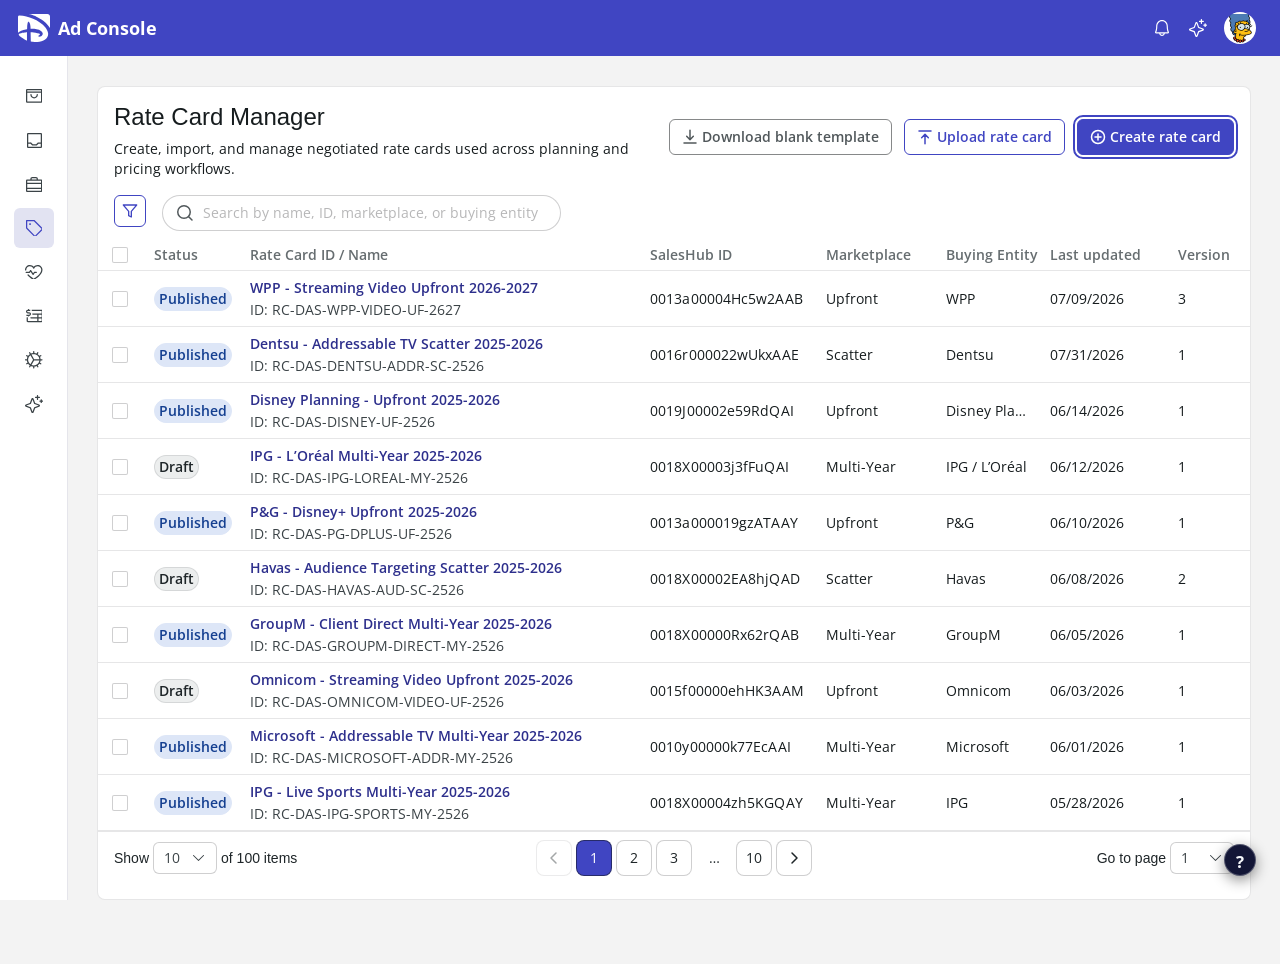
==== index.html @ 131cd487 "Rate Card Manager prototype (portfolio demo) A static, browser-only prototype of a Rate Card Manager" ====
<!doctype html>
<html lang="en">
  <head>
    <meta charset="utf-8" />
    <meta name="viewport" content="width=device-width, initial-scale=1" />
    <title>Rate Card Manager, Disney Advertising</title>
    <link rel="icon" href="./assets/disney-d.svg" type="image/svg+xml" />
    <link rel="preconnect" href="https://fonts.googleapis.com" />
    <link rel="preconnect" href="https://fonts.gstatic.com" crossorigin />
    <!-- ADS body typography uses Open Sans. MultiplaneTWDC is referenced by
         display styles and resolves when the licensed enterprise font is available. -->
    <link
      href="https://fonts.googleapis.com/css2?family=Open+Sans:wght@400;500;600;700&display=swap"
      rel="stylesheet"
    />
    <!-- Cache-bust query bumps when behavior changes so a hard refresh isn't
         needed in the prototype context. Increment when you ship JS/CSS that
         changes interaction behavior (not for visual-only tweaks). -->
    <link rel="stylesheet" href="./styles.css?v=20260825-sales-data-1" />
    <link rel="stylesheet" href="./v2.css?v=20260825-sales-data-1" />
    <!-- Feedback: capture, annotate, submit to the Rate Card feedback doc.
         Self-contained; every selector is prefixed .rcf-. -->
    <link rel="stylesheet" href="./feedback.css?v=20260911-feedback-corner-3" />
    <script>
      (function loadDevelopmentViewportQa() {
        // Redline is a developer/QA inspection tool, not customer-facing
        // product UI, so it stays available on local dev hosts only.
        function isRedlineEnabledHost(hostname) {
          var developmentHosts = ["127.0.0.1", "localhost", "::1"];
          return developmentHosts.indexOf(hostname) >= 0;
        }
        if (!isRedlineEnabledHost(location.hostname)) {
          document.addEventListener("DOMContentLoaded", function removeViewportQaEntry() {
            document.querySelectorAll('[data-action="toggle-redline"]').forEach(function (item) {
              item.remove();
            });
          });
          return;
        }
        var stylesheet = document.createElement("link");
        stylesheet.rel = "stylesheet";
        stylesheet.href = "./redline.css?v=20260812-redline-toolbar-product-pages";
        document.head.appendChild(stylesheet);
        var script = document.createElement("script");
        script.src = "./redline.js?v=20260917-portfolio-1";
        script.async = false;
        document.head.appendChild(script);
      })();
    </script>
    <script src="./fixtures/condition-catalog.js?v=20260827-business-dictionary-1" defer></script>
    <script src="./conditions.js?v=20260828-shared-condition-control-1" defer></script>
    <script src="./fixtures/demo-rate-card-catalog.js?v=20260825-sales-data-1" defer></script>
    <script src="./fixtures/demo-cross-platform-rate-card.js?v=20260825-sales-data-1" defer></script>
    <script src="./app.js?v=20260917-portfolio-1" defer></script>
    <script src="./v2.js?v=20260825-sales-data-1" defer></script>
    <!-- Feedback submission. Load order matters: config defines the
         destination, transport reads it, and feedback.js (the interface)
         reads both. All three are plain scripts with defer, so they run in
         order before DOMContentLoaded. -->
    <script src="./feedback-config.js?v=20260917-portfolio-1" defer></script>
    <script src="./feedback-transport.js?v=20260917-portfolio-1" defer></script>
    <script src="./feedback.js?v=20260917-portfolio-1" defer></script>
  </head>
  <!-- Body class is the theme switch:
       - theme-ads (default)   Ad Design System overrides activate via .theme-ads
       - theme-wireframe       Grayscale UX-review wireframe overrides
                               (2026-06-29 brief; replaces the legacy
                               "EDL Light" option). JS keeps .theme-edl
                               in sync as a no-op safety net for any
                               historical CSS that referenced it.
       JS reads localStorage.theme on boot and corrects the class if the
       user previously picked Wireframe. Initial class is theme-ads so the
       first paint matches the default with no flash.

       data-version="2.1" is the initial nav version (2026-07-30
       "always-latest-by-default" policy; bumped from 2.0 when 2.1 was
       forked on 2026-08-12). It matches VERSION_LATEST in app.js so
       the first paint of the bare / main URL is already on the newest
       layout, before JS boots. If a shared link supplies an older
       ?version= token, JS (resolveVersion + applyVersion) reruns after
       DOMContentLoaded and re-skins the page to that version, so
       setting a specific older value inline is not required for opt-in
       URLs to work. localStorage is no longer consulted for the app
       version - the old rcm.appVersion entry is purged once at boot so
       returning stakeholders always start on VERSION_LATEST. -->
  <body class="theme-ads" data-version="2.1">
    <!-- Presentation routes own the whole screen, but the route is normally
         set on DOMContentLoaded, which is after the browser has already
         painted the product chrome once. On a direct link to a slide that
         showed as a flash of the indigo global nav before the deck appeared.
         Stamping the route here, before the rest of the body is parsed,
         means the presentation canvas is the first thing painted. app.js
         sets the same route again on load; this only moves it earlier. -->
    <script>
      (function () {
        try {
          var section = new URLSearchParams(location.search).get("section");
          if (section === "atlas" || /\/atlas\/?$/.test(location.pathname)) {
            document.body.setAttribute("data-route", "atlas");
          }
        } catch (e) {}
      })();
    </script>

    <!-- Dev-only Reference Overlay. Off by default. Enable via:
           • URL ?ref=1
           • Press the "O" key (alone, not in an input) to toggle
           • Press "[" / "]" to nudge opacity down/up
         Renders the Figma export at 1440×1024 anchored to top-left and pinned
         to the same coordinate system as the live page. NEVER shown to end users. -->
    <div id="ref-overlay" hidden>
      <div class="ref-overlay__toolbar" aria-hidden="true">
        <strong>REF OVERLAY</strong>
        <label>Opacity <input id="ref-opacity" type="range" min="0" max="100" value="50"/><span id="ref-opacity-val">50%</span></label>
        <label><input id="ref-flip" type="checkbox"/> Flip-on-hover</label>
        <button type="button" id="ref-hide">Hide (O)</button>
        <span class="ref-overlay__hint">[ / ] adjust opacity</span>
      </div>
      <!-- Try SVG first (smaller, vector-perfect); fall back to PNG if SVG missing.
           Image element is intrinsically 1440×1024 to match Figma frame. -->
      <object id="ref-svg" class="ref-overlay__image" type="image/svg+xml" data="./assets/reference-rate-card.svg">
        <img class="ref-overlay__image" src="./assets/reference-rate-card.png" alt="" width="1440" height="1024">
      </object>
    </div>
    <!-- ============================== GLOBAL NAV ==============================
         1:1 rebuild from Figma node 184:4469 (Atlas Navigation Bar).
         Heights/paddings/colors/icons all come straight from Dev Mode metadata. -->
    <nav class="gnav" aria-label="Primary">
      <div class="gnav__left">
        <div class="gnav__module">
          <!-- Brand lockup: Figma node 3606:53124 (2026-07-04 Fidel brief).
               Disney "D" (32x28 vector, node 3606:51561) + 8px gap +
               "Disney Advertising" wordmark (18/24 Bold, white). The
               parent product-org branding lives here in the top bar;
               the custom Atlas / Marge app icon has been moved down
               into the left navigation rail (.vnav__brand) so it
               continues to represent the Atlas app identity in the
               product/app icon area, per Fidel's brief. -->
          <!-- Click behavior added 2026-07-06: the lockup navigates back
               to the Atlas intro deck (Rate Card presentation) and always
               resets to slide 1, regardless of the last viewed slide. The
               href fallback carries the same intent so the link still
               resolves correctly if JS is disabled or slow to load; the
               click handler in app.js hijacks it for smooth SPA nav via
               navigateTo('atlas') + a custom 'atlas:reset' event that
               the deck listens for. Visual styling is unchanged. -->
          <a class="gnav__logomark" href="?section=atlas&amp;slide=1" data-action="go-atlas-intro" aria-label="Back to Rate Card presentation">
            <svg class="gnav__brand-icon gnav__brand-icon--legacy" xmlns="http://www.w3.org/2000/svg" width="32" height="28" viewBox="0 0 32 28" fill="none" aria-hidden="true">
              <path d="M8.97945 21.0995C8.98713 19.6954 9.01527 18.3096 9.01527 18.3096C9.01527 18.3096 7.65134 18.4084 6.71475 18.5124C5.52227 18.6424 3.27805 19.0376 1.98321 19.5056C1.5968 19.646 0.806078 19.9814 0.736985 20.3871C0.665334 20.8083 0.921231 21.1359 1.20784 21.4765C1.37417 21.6741 2.3082 22.5867 2.56921 22.8103C3.66701 23.7411 5.89588 25.179 7.53619 25.8784C8.09916 26.115 9.03319 26.4556 9.03319 26.4556C9.03319 26.4556 8.96921 23.7567 8.97945 21.0995ZM27.4425 13.5385C24.5176 9.71382 19.502 6.57035 15.0903 4.72691C10.5865 2.84706 6.13387 1.76284 1.3537 1.58344C1.34602 1.58344 1.33579 1.58344 1.32811 1.58344C0.601359 1.55483 0 2.14765 0 2.88346V19.0974C0.5988 18.0496 2.0958 17.2566 3.1501 16.7886C3.992 16.4116 6.60728 15.5431 7.69484 15.3819C8.2092 15.3065 9.00504 15.1609 9.05366 15.1297C9.07413 15.1141 9.08693 15.1011 9.10228 15.0829C9.12787 15.0465 9.11763 14.6071 9.16114 13.4423C9.24558 11.2062 9.37353 10.499 9.52195 9.66701C9.57825 9.34981 9.86229 8.11738 10.1028 7.79757C10.2615 7.58177 10.5404 7.59737 10.7682 7.74037C12.0144 8.52819 12.3931 11.2582 12.4852 12.6467C12.5415 13.4943 12.5697 14.7657 12.5697 14.7657C12.5697 14.7657 14.0002 14.7241 14.8779 14.7475C15.7326 14.7683 16.6743 14.9061 17.5623 15.0491C18.6984 15.2337 20.912 15.7251 22.1812 16.3778C23.2278 16.916 24.2054 17.8234 24.5227 18.7828C24.817 19.6642 24.7735 20.2726 24.3256 21.0657C23.5835 22.3787 21.5338 23.3459 20.1954 22.2929C20.0649 22.1863 20.0726 21.9991 20.1647 21.8717C20.2006 21.8249 20.7072 21.5519 21.0066 21.3933C21.1576 21.3101 21.2804 21.2217 21.3982 21.1125C21.6464 20.8889 21.869 20.6445 21.846 20.3585C21.8127 19.9866 21.4238 19.7552 21.0553 19.6096C19.3228 18.9102 15.8605 18.3304 14.187 18.229C13.5319 18.19 12.6004 18.1562 12.6004 18.1562L12.7974 27.5398C12.7974 27.5398 13.5677 27.6906 14.1742 27.7894C14.5222 27.844 15.9962 27.9766 16.3902 27.987C19.374 28.0676 22.7058 27.7972 25.4439 26.4816C26.6466 25.907 27.7495 25.192 28.5838 24.2221C29.6841 22.9403 30.2599 21.1853 30.1089 19.3522C29.9375 17.3606 28.5505 14.9841 27.4425 13.5385ZM29.4206 0H11.1418C11.5359 0.109202 11.9299 0.226205 12.324 0.348408C14.3021 0.956821 16.8944 1.97604 18.7906 2.90426C20.1519 3.57248 22.2964 4.79711 23.5016 5.59792C23.8829 5.85273 26.1041 7.51157 26.4496 7.80277C27.1712 8.40079 28.1129 9.26141 28.7936 9.95042C29.8556 11.0216 31.1274 12.5505 32 13.9493V2.62086C32 1.17263 30.8459 0 29.4206 0Z" fill="currentColor"/>
            </svg>
            <img class="gnav__brand-icon gnav__brand-icon--v2"
                 src="./assets/figma-navigation/disney-mark.svg"
                 width="32" height="28" alt="" aria-hidden="true">
            <span class="gnav__brand-name gnav__brand-name--legacy">Disney Advertising</span>
            <span class="gnav__brand-name gnav__brand-name--v2">Ad Console</span>
            <!-- Legacy Disney+Ad-Platforms wordmark kept hidden in DOM
                 only as a sentinel for any QA scripts that still query
                 .gnav__wordmark-svg by selector. Visually collapsed. -->
            <svg class="gnav__wordmark-svg" hidden aria-hidden="true" width="0" height="0" viewBox="0 0 145 26" fill="none">
              <path d="M36.5945 10.0875C35.3864 9.42656 33.3993 9.42505 32.1691 9.58234C30.8992 9.74418 29.1987 10.1525 28.4726 11.2264C28.1963 11.6363 28.0332 12.267 28.161 12.7797C28.2331 13.064 28.4756 13.3227 28.7225 13.4361C28.9694 13.5495 29.2781 13.6085 29.5617 13.6509C29.838 13.6932 30.9889 13.79 31.7193 13.8551C32.416 13.9141 33.7682 14.0668 34.5001 14.3814C34.5001 14.3814 35.1938 14.6295 35.1894 15.0378C35.188 15.239 35.041 15.3993 34.8925 15.5082C33.8064 16.3007 32.3131 16.5261 30.9844 16.5034C30.5347 16.4973 30.1629 16.4248 29.7058 16.2221C29.5117 16.1344 29.256 15.9256 29.2928 15.7018C29.3662 15.2677 29.8336 15.1558 30.2202 15.1936C30.4362 15.2133 30.717 15.3085 30.9286 15.3932C31.7796 15.7396 32.1691 16.03 32.9187 15.9135C33.1979 15.8697 34.168 15.6534 34.2973 15.2435C34.3296 15.1437 34.2826 15.0348 34.212 14.9607C34.1106 14.8533 33.5271 14.6189 33.3684 14.5599C32.7981 14.3512 31.7149 14.1606 31.1138 14.1364C30.3245 14.1076 29.2795 14.2589 28.7901 14.9471C28.4829 15.3796 28.4756 15.9695 28.7269 16.4248C29.0693 17.0449 29.7484 17.5273 30.3054 17.8056C31.2461 18.273 32.3748 18.4968 33.4198 18.3789C34.018 18.3078 34.5383 18.1838 35.0674 17.9191C35.576 17.6665 36.1345 17.1916 36.3888 16.6244C36.7283 15.8621 36.7048 14.8548 36.3285 14.1364C36.0816 13.663 35.8097 13.3968 35.3482 13.1866C34.8499 12.9567 34.1973 12.8342 33.5345 12.7419C33.4948 12.7358 33.486 12.7343 33.4448 12.7283L30.3804 12.3562C30.3392 12.3517 30.3319 12.3502 30.2922 12.3411C30.1599 12.3123 29.5397 12.2443 29.7557 12.0008C29.816 11.9312 30.0041 11.8783 30.1129 11.8465C31.4989 11.4563 33.2596 11.5017 34.7147 11.417C35.0395 11.3958 35.7803 11.3504 36.1374 11.234C36.4784 11.1251 36.7591 10.877 36.8385 10.4913C36.8767 10.2856 36.7812 10.1904 36.5945 10.0875Z" fill="white"/>
              <path d="M26.002 8.27103C26.1666 8.28162 26.34 8.32851 26.509 8.34212C27.0528 8.39203 27.7995 8.21205 28.2786 8.01996C29.3692 7.57984 30.2114 6.94914 31.0653 6.05073C31.5635 5.52893 32.0001 4.67136 31.8399 3.89092C31.759 3.50222 31.5871 3.23451 31.2725 2.95471C31.1153 2.81556 30.7317 2.60835 30.4642 2.55995C30.3863 2.54483 30.2893 2.53575 30.2525 2.51155C30.2114 2.48433 30.1776 2.42837 30.1379 2.37543C29.9468 2.12587 29.5676 1.8869 29.2957 1.79011C28.4594 1.49215 27.3424 1.71751 26.5796 2.04723C25.7741 2.39812 25.0319 2.91538 24.4661 3.53549C23.9031 4.14956 23.4696 4.92848 23.5151 5.77395C23.5283 6.04468 23.6342 6.46515 23.7664 6.70714C23.8781 6.91132 24.0869 7.13214 24.1324 7.3454C24.1603 7.47245 24.1354 7.63882 24.1398 7.78856C24.1501 8.1334 24.2956 8.48732 24.5469 8.7157C24.7262 8.87905 24.8835 8.87148 25.0701 8.73082C25.123 8.69301 25.2024 8.59621 25.2465 8.52059C25.3273 8.38144 25.4052 8.18785 25.4787 8.10769C25.4875 8.0971 25.5405 8.12432 25.5816 8.1576C25.611 8.18331 25.9182 8.26347 26.002 8.27103ZM28.9415 3.99528C29.1796 3.85463 29.2942 3.80925 29.547 3.73212C29.8954 3.62624 30.0365 3.60658 30.3084 3.72758C30.5185 3.81984 30.6831 4.01646 30.7125 4.2766C30.8051 5.08275 29.9086 5.7679 29.2972 6.11879C28.6755 6.47422 28.0067 6.68597 27.2924 6.73588C27.0132 6.75554 26.2783 6.7631 26.2562 6.68143C26.2503 6.66177 26.2988 6.58917 26.3606 6.50901C26.4591 6.37894 26.5855 6.19139 26.7089 6.02199C27.2483 5.30962 28.2419 4.41424 28.9415 3.99528ZM25.2171 5.40339C25.0187 5.68017 24.7821 6.04619 24.7821 6.04619C24.7821 6.04619 24.7321 5.93729 24.6997 5.85562C24.4749 5.28088 24.9717 4.63506 25.4229 4.23577C25.6962 3.99377 26.2445 3.61868 26.6178 3.54457C26.7751 3.51129 27.0528 3.48256 27.0528 3.48256C27.0528 3.48256 26.875 3.63229 26.7251 3.76388C26.2327 4.19796 25.5787 4.89823 25.2171 5.40339Z" fill="white"/>
              <path d="M27.5599 14.5841C27.5232 13.7794 27.4306 11.724 27.2116 10.7953C27.1175 10.3961 26.9602 10.0315 26.5781 9.8803C26.534 9.86366 26.4826 9.84854 26.4502 9.84249C26.2107 9.79409 26.074 10.1344 26.0093 10.3023C25.8197 10.8014 25.6845 11.9932 25.6463 12.3653C25.5346 13.4921 25.442 16.1601 25.633 17.5213C25.7124 18.0915 25.8947 18.4605 26.4546 18.58C26.6825 18.6284 27.0955 18.6193 27.2762 18.4999C27.435 18.3985 27.5452 18.2004 27.5834 18.0295C27.6863 17.5561 27.6466 16.883 27.626 16.3779C27.6011 15.7835 27.5864 15.1876 27.5599 14.5841Z" fill="white"/>
              <path d="M24.591 12.0053C24.5836 11.9962 24.5293 11.7573 24.4925 11.5939C24.4558 11.4291 24.2324 10.8604 24.1809 10.7651C24.0295 10.4868 23.9384 10.2524 23.8208 10.0119C23.3329 9.01063 22.329 7.74923 21.5221 6.92494C21.1047 6.49993 20.5286 5.96754 20.0891 5.59548C19.8775 5.41398 18.5194 4.38701 18.2857 4.22972C17.5494 3.73363 16.2383 2.97437 15.4064 2.56146C14.2468 1.98673 12.6624 1.35452 11.4528 0.979423C9.33926 0.318474 7.27424 -0.0732552 5.09312 0.011443C4.12895 0.0492547 2.83997 0.251926 1.81996 0.540807C1.09977 0.741965 0.610341 1.06412 0.266417 1.68423C0.0959245 1.99429 -0.0613401 2.33006 0.0239062 2.67187C0.0973943 2.96227 0.501579 3.0636 0.824927 3.11805C1.13652 3.16796 1.84494 3.2088 2.03307 2.97286C2.11391 2.87001 2.10509 2.77321 2.03748 2.6507C1.96693 2.52214 1.78909 2.42837 1.61713 2.39509C1.42606 2.35879 1.05568 2.33459 0.967494 2.29527C0.918991 2.2741 0.86755 2.24536 0.86755 2.24536C0.86755 2.24536 0.888126 2.22116 0.908703 2.20452C0.946917 2.17276 1.0836 2.11377 1.17032 2.0926C1.28055 2.06689 1.3996 2.02605 1.51865 1.99126C2.34907 1.75532 3.99226 1.71599 4.74478 1.74473C7.66814 1.85665 10.3887 2.52668 13.143 3.69128C15.84 4.83319 18.9059 6.77974 20.6946 9.14675C21.3707 10.0421 22.2188 11.5138 22.3217 12.754C22.4143 13.8883 22.063 14.9743 21.3898 15.7699C20.8798 16.3703 20.2052 16.8119 19.4703 17.1689C17.7963 17.9826 15.7592 18.1505 13.9352 18.1006C13.6956 18.0945 12.7932 18.0113 12.5816 17.9781C12.2112 17.916 11.7394 17.8238 11.7394 17.8238L11.6189 12.0144C11.6189 12.0144 12.1877 12.0341 12.5874 12.0583C13.6104 12.1203 15.7254 12.4802 16.7851 12.9128C17.0114 13.0051 17.2481 13.1457 17.2686 13.3771C17.2833 13.5541 17.1466 13.7053 16.9953 13.8445C16.9247 13.911 16.8483 13.967 16.7557 14.0184C16.5734 14.1182 16.2633 14.2861 16.2413 14.3149C16.1839 14.3935 16.1795 14.51 16.2589 14.575C16.4632 14.7368 17.1246 14.8276 17.301 14.817C17.8918 14.7837 18.4753 14.3708 18.784 13.8142C19.0588 13.3227 19.0853 12.9461 18.9045 12.4001C18.7105 11.8057 18.1123 11.243 17.4729 10.9103C16.6969 10.5065 15.3432 10.2009 14.6495 10.0875C14.1072 9.99827 13.531 9.91357 13.0093 9.90147C12.4713 9.88635 11.5968 9.91206 11.5968 9.91206C11.5968 9.91206 11.5792 9.12407 11.5454 8.59924C11.4881 7.73864 11.2573 6.0477 10.496 5.56069C10.3563 5.47297 10.1858 5.46238 10.0888 5.59548C9.94186 5.79361 9.79636 6.55136 9.76402 6.74647C9.70229 7.10946 9.50681 8.82762 9.51269 9.08928C9.51857 9.35547 9.49212 10.083 9.47742 10.1041C9.4686 10.1147 9.45978 10.1238 9.44802 10.1329C9.41863 10.1525 8.93214 10.2418 8.61761 10.2887C7.95327 10.3885 6.35417 10.9254 5.83976 11.1598C5.14456 11.4744 4.1216 12.028 3.83647 12.7631C3.6307 13.2894 3.7086 13.7326 3.98051 14.2286C4.33031 14.8654 4.78888 15.3615 5.30035 15.8606C5.4826 16.0376 6.30861 16.7484 6.49968 16.8951C7.19341 17.423 7.98561 17.9342 8.81896 18.3577C9.09087 18.4968 9.41569 18.6556 9.41569 18.6556C9.41569 18.6556 9.48036 19.3272 9.54209 19.7144C9.61851 20.1984 9.77431 20.6173 10.2094 20.8049C10.4739 20.9213 10.7796 20.9032 11.0662 20.8487C11.3043 20.8018 11.4675 20.6929 11.5674 20.4812C11.6056 20.4025 11.6732 20.159 11.6835 20.0653C11.7056 19.8626 11.7041 19.5737 11.7041 19.5737C11.7041 19.5737 12.4052 19.7401 12.877 19.8278C14.2468 20.0879 15.7327 20.1121 17.0246 19.9518C18.9295 19.7129 21.1503 18.9854 22.5862 17.7088C22.9728 17.3655 23.6209 16.5639 23.8958 16.0572C24.056 15.7623 24.2059 15.4658 24.3588 15.1044C24.3896 15.0318 24.5792 14.4374 24.6145 14.1787C24.6336 14.0668 24.7453 13.2183 24.6983 12.7691C24.7042 12.5816 24.6013 12.093 24.591 12.0053ZM8.51178 16.7938C7.50794 16.3612 6.14547 15.4704 5.47379 14.8941C5.31358 14.7565 4.74184 14.1908 4.64043 14.0683C4.46553 13.8581 4.30826 13.6539 4.35236 13.3938C4.39498 13.1427 4.87706 12.9355 5.11369 12.8478C5.9059 12.5574 7.27718 12.3139 8.00619 12.2322C8.57939 12.1672 9.41275 12.1067 9.41275 12.1067C9.41275 12.1067 9.39364 12.9657 9.3907 13.8354C9.38335 15.481 9.42598 17.1522 9.42598 17.1522C9.42598 17.1522 8.85571 16.9405 8.51178 16.7938Z" fill="white"/>
              <path d="M51.2113 16.7696C51.3289 16.3083 50.9203 15.8016 50.5514 15.7063C50.206 15.6322 47.5604 16.1434 47.2444 16.2312C46.9034 16.3249 47.0563 15.9967 47.0563 15.9967L47.4649 14.5735C47.4649 14.5735 49.9914 14.4737 50.3589 14.4101C50.6984 14.3466 50.7189 14.1001 50.7189 14.1001C50.7189 14.1001 50.763 13.6932 50.7498 13.3121C50.7131 12.9052 50.3956 12.943 50.3956 12.943C49.4182 12.8387 48.0763 12.9567 48.0763 12.9567L48.4144 11.8647C48.4144 11.8647 51.1011 11.73 52.1226 11.4881C52.6473 11.361 52.3386 10.8301 52.3386 10.8301C51.7022 9.51882 50.9673 9.59293 50.9673 9.59293C48.8538 9.52033 45.7835 10.0966 45.4484 10.2675C45.1353 10.4142 45.1691 10.6562 45.5777 11.1871C46.0157 11.7452 46.7535 11.6937 46.7535 11.6937L46.1068 13.0716C45.5777 13.1094 45.3969 13.2788 45.3969 13.2788C45.0927 13.6131 45.5131 14.6022 45.5131 14.6022C45.5131 14.6022 44.5959 16.7197 45.2603 17.8389C45.9746 19.0126 46.8197 18.9566 46.8197 18.9566C48.4291 19.0761 51.0702 17.3428 51.2113 16.7696Z" fill="white"/>
              <path d="M42.0782 8.35573C42.0782 8.35573 41.7034 8.17575 41.6094 8.55991C41.5138 8.93954 41.6549 9.34489 41.6549 9.34489C42.5868 12.5967 42.7984 14.519 42.7984 14.519C42.7984 14.519 42.841 15.0847 42.7352 15.115C42.6602 15.1739 42.5779 15.0923 42.5779 15.0923C42.4706 15.0968 41.4492 13.3333 41.4492 13.3333L41.2507 12.9884C40.1264 11.122 39.4459 10.4868 39.4459 10.4868C39.2871 10.334 38.8771 9.91055 38.3685 10.4928C37.8585 11.0782 37.4588 12.9597 37.2985 14.7293C37.1619 16.4943 37.2662 17.4986 37.5161 17.9221C37.7909 18.3516 38.323 18.4968 38.761 18.1293C39.2239 17.7633 39.1372 15.4341 39.2092 14.2407C39.2798 13.0414 39.3944 13.2561 39.3944 13.2561C39.4958 13.2274 40.0264 14.3254 40.0264 14.3254C40.0264 14.3254 41.4242 17.2687 42.3016 17.7043C43.1908 18.1384 43.9051 17.4396 44.177 16.7832C44.4519 16.1238 44.9193 13.9398 44.2241 11.5198C43.5215 9.10289 42.0782 8.35573 42.0782 8.35573Z" fill="white"/>
              <path d="M59.4508 10.4051C57.7018 9.15583 54.8813 13.1155 53.6408 15.0787C53.4556 14.0789 54.1126 12.8115 54.1126 12.8115C54.1126 12.8115 55.1665 10.9345 55.3149 10.5533C55.4589 10.1692 55.5427 9.38119 55.3619 9.30254C55.1973 9.2254 54.9136 9.47647 54.9136 9.47647C52.5473 11.662 52.2166 14.085 52.2166 14.085C51.9932 15.3902 52.2549 16.3068 52.6385 16.9481C51.323 19.8308 50.6793 22.3461 50.8512 23.8328C51.01 24.9641 51.7992 25.7839 52.2769 25.9563C52.7604 26.1635 52.8457 25.5661 52.8457 25.5661C53.2366 22.4897 53.9216 20.4343 54.7343 18.4031C57.2006 18.9869 59.0554 16.5155 59.7124 15.3358C60.099 14.6264 60.3062 13.6811 60.3062 12.7903C60.3091 11.7769 60.0387 10.8362 59.4508 10.4051ZM57.8444 15.307C57.5607 15.5838 56.6245 16.1253 55.6529 16.2387C56.5789 14.392 57.7297 13.0323 58.3661 12.3063C59.1083 11.4472 59.2054 12.2277 59.2054 12.2277C59.3773 13.7447 58.3044 14.8866 57.8444 15.307Z" fill="white"/>
              <path d="M66.8143 7.57984H69.2776L73.343 18.4666H71.0458L70.305 16.3975H65.7708L65.0153 18.4666H62.7034L66.8143 7.57984ZM69.7465 14.6249L68.0533 9.91206L66.3308 14.6249H69.7465Z" fill="white"/>
              <path d="M73.3018 14.4706C73.3018 12.0295 74.8583 10.3023 77.0203 10.3023C78.0786 10.3023 78.9854 10.7227 79.635 11.4533V6.95821H81.7515V18.4666H79.757L79.7423 17.4094C79.1074 18.2019 78.155 18.6541 77.0218 18.6541C74.8583 18.6541 73.3018 16.9269 73.3018 14.4706ZM77.5333 16.7409C78.7723 16.7409 79.6644 15.8228 79.6644 14.4706C79.6644 13.1336 78.7885 12.2156 77.5333 12.2156C76.2781 12.2156 75.4021 13.1336 75.4021 14.4706C75.4021 15.8228 76.2781 16.7409 77.5333 16.7409Z" fill="white"/>
              <path d="M82.6334 10.4883H84.9159L86.2313 14.1742L86.881 16.0088L87.5159 14.1742L88.8314 10.4883H91.083L87.9701 18.4666H85.7463L82.6334 10.4883Z" fill="white"/>
              <path d="M104.468 12.4636C103.138 12.4636 102.58 13.4588 102.58 14.8427V18.4666H100.463V10.4883H102.458L102.472 11.5455C102.987 10.8921 103.771 10.4883 104.844 10.4883C105.191 10.4883 105.587 10.4883 105.917 10.4883V12.4636H104.468Z" fill="white"/>
              <path d="M107.123 8.59168H109.239V10.4898H111.264V12.4651H109.239V15.3932C109.239 16.1238 109.542 16.5125 110.177 16.5125C110.719 16.5125 110.92 16.5125 111.673 16.5125V18.4878C110.618 18.4878 110.403 18.4878 109.828 18.4878C108.075 18.4878 107.123 17.4139 107.123 15.5642V8.59168Z" fill="white"/>
              <path d="M113.92 6.77218C114.736 6.77218 115.296 7.31667 115.296 8.14096C115.296 8.96526 114.737 9.52487 113.92 9.52487C113.104 9.52487 112.561 8.96526 112.561 8.14096C112.561 7.31515 113.104 6.77218 113.92 6.77218ZM112.863 10.4883H114.98V18.4666H112.863V10.4883Z" fill="white"/>
              <path d="M116.028 17.5334L116.829 15.9619C117.736 16.5367 118.566 16.8014 119.398 16.8014C120.153 16.8014 120.591 16.5684 120.591 16.148C120.591 15.7593 120.228 15.5097 119.17 15.2299C117.221 14.7474 116.375 13.97 116.375 12.6632C116.375 11.2642 117.418 10.3461 119.307 10.3461C120.455 10.3461 121.573 10.7031 122.496 11.3565L121.664 12.8644C121.106 12.4137 120.153 12.1021 119.382 12.1021C118.717 12.1021 118.369 12.3048 118.369 12.6935C118.369 13.0822 118.701 13.3 119.82 13.5798C121.769 14.0472 122.646 14.8866 122.646 16.1147C122.646 17.6393 121.362 18.6027 119.411 18.6027C118.188 18.6072 117.026 18.2337 116.028 17.5334Z" fill="white"/>
              <path d="M136.6 21.1421L137.447 19.5253C138.248 20.0698 139.246 20.3496 140.153 20.3496C141.694 20.3496 142.601 19.4935 142.601 18.1096V17.3171C141.951 18.0794 141.03 18.515 139.941 18.515C137.764 18.515 136.239 16.8044 136.239 14.4086C136.239 12.0129 137.766 10.3023 139.941 10.3023C141.045 10.3023 141.981 10.753 142.631 11.5153L142.645 10.4883H144.625V18.2019C144.625 20.6597 142.932 22.2296 140.257 22.2296C138.941 22.2311 137.642 21.8424 136.6 21.1421ZM140.454 16.6622C141.693 16.6622 142.57 15.729 142.57 14.4389C142.57 13.117 141.694 12.1989 140.454 12.1989C139.215 12.1989 138.337 13.1003 138.337 14.4389C138.337 15.7608 139.215 16.6622 140.454 16.6622Z" fill="white"/>
              <path d="M124.889 6.77218C125.705 6.77218 126.265 7.31667 126.265 8.14096C126.265 8.96526 125.706 9.52487 124.889 9.52487C124.073 9.52487 123.53 8.96526 123.53 8.14096C123.528 7.31515 124.072 6.77218 124.889 6.77218ZM123.831 10.4883H125.947V18.4666H123.831V10.4883Z" fill="white"/>
              <path d="M129.469 10.4883L129.484 11.5304C130.179 10.7379 130.949 10.3643 132.007 10.3643C133.835 10.3643 135 11.6711 135 13.5677V18.4666H132.883V14.0804C132.883 12.9446 132.369 12.3229 131.372 12.3229C130.254 12.3229 129.589 13.0852 129.589 14.2831V18.4666H127.473V10.4883H129.469Z" fill="white"/>
              <path d="M95.2219 10.2856C92.8335 10.2856 91.1565 12.028 91.1565 14.4843C91.1565 16.9571 92.8335 18.6677 95.4027 18.6677C96.8371 18.6677 98.0291 18.1717 98.8463 17.3942L97.6367 16.2145C97.04 16.6471 96.3404 16.8951 95.5246 16.8951C94.3459 16.8951 93.4846 16.2735 93.2274 15.3554H99.1667C99.6209 12.5407 97.913 10.2856 95.2219 10.2856ZM93.2127 13.8173C93.4097 12.7434 94.1945 12.0446 95.238 12.0446C96.3257 12.0446 97.0517 12.7752 97.2634 13.8173H93.2127Z" fill="white"/>
            </svg>
          </a>
        </div>
      </div>
      <!-- Top-bar product tabs (v1.0 ONLY).
           Per Figma ATLAS Navigation (node 3606:53124) the header does
           NOT carry product tabs; navigation lives in the left side
           rail (.vnav). We keep the <ul> in DOM so the v1.0 fallback
           still works if a user toggles back to v1.0 via the profile
           menu, but its default is hidden by the paired
           `body[data-version="1.1"] .gnav__items` and the modern
           `body:is([data-version="1.2"], [data-version="2.0"],
           [data-version="2.1"])` rule
           in styles.css. All app-shell versions hide the
           product tabs in favour of the .vnav side rail.
           Rate Card sits at position 4 to mirror where a Rate Card
           section would appear inside the ATLAS shell.
           NOTE: v1.1 is the default and matches Figma; the ATLAS
           reference file is Q2C-Design (I616m31h1PZ5YlSYB2Hoe9). -->
      <ul class="gnav__items">
        <li class="gnav__item"                       data-route="dashboard">Dashboard</li>
        <li class="gnav__item"                       data-route="orders">Orders</li>
        <li class="gnav__item"                       data-route="inventory">Inventory</li>
        <li class="gnav__item"                       data-route="targeting">Targeting</li>
        <li class="gnav__item gnav__item--active"    data-route="pricing" aria-current="page">Pricing</li>
        <li class="gnav__item"                       data-route="invoices">Invoices</li>
      </ul>
      <div class="gnav__right">
        <!-- Notification bell - exact SVG from Figma node 184:4483 (Phosphor
             Bell at 20x20, fill: white). Path data + viewBox match the
             Figma source verbatim. -->
        <button class="gnav__action gnav__action--bell" data-tooltip="Notifications" aria-label="Notifications">
          <svg class="gnav__utility-icon--legacy" xmlns="http://www.w3.org/2000/svg" width="20" height="20" viewBox="0 0 20 20" fill="none" aria-hidden="true">
            <path d="M17.3272 13.7453C16.8936 12.9984 16.2491 10.8852 16.2491 8.125C16.2491 6.4674 15.5906 4.87769 14.4185 3.70558C13.2464 2.53348 11.6567 1.875 9.99909 1.875C8.34149 1.875 6.75178 2.53348 5.57968 3.70558C4.40757 4.87769 3.74909 6.4674 3.74909 8.125C3.74909 10.8859 3.10378 12.9984 2.67019 13.7453C2.55946 13.9352 2.50076 14.1509 2.50001 14.3707C2.49925 14.5905 2.55647 14.8066 2.66589 14.9973C2.77531 15.1879 2.93306 15.3463 3.12324 15.4565C3.31342 15.5667 3.52929 15.6248 3.74909 15.625H6.93738C7.08157 16.3306 7.46505 16.9647 8.02295 17.4201C8.58085 17.8756 9.27892 18.1243 9.99909 18.1243C10.7193 18.1243 11.4173 17.8756 11.9752 17.4201C12.5331 16.9647 12.9166 16.3306 13.0608 15.625H16.2491C16.4688 15.6247 16.6846 15.5665 16.8747 15.4562C17.0647 15.346 17.2224 15.1875 17.3317 14.9969C17.441 14.8063 17.4982 14.5903 17.4974 14.3705C17.4966 14.1508 17.4379 13.9351 17.3272 13.7453ZM9.99909 16.875C9.61145 16.8749 9.23338 16.7546 8.91691 16.5308C8.60043 16.3069 8.36112 15.9905 8.23191 15.625H11.7663C11.6371 15.9905 11.3978 16.3069 11.0813 16.5308C10.7648 16.7546 10.3867 16.8749 9.99909 16.875ZM3.74909 14.375C4.35066 13.3406 4.99909 10.9438 4.99909 8.125C4.99909 6.79892 5.52588 5.52715 6.46356 4.58947C7.40124 3.65178 8.67301 3.125 9.99909 3.125C11.3252 3.125 12.5969 3.65178 13.5346 4.58947C14.4723 5.52715 14.9991 6.79892 14.9991 8.125C14.9991 10.9414 15.646 13.3383 16.2491 14.375H3.74909Z" fill="currentColor"/>
          </svg>
          <img class="gnav__utility-icon--v2 gnav__utility-icon--bell"
               src="./assets/figma-navigation/bell.svg"
               width="15" height="17" alt="" aria-hidden="true">
        </button>
        <!-- AI / Copilot entry (Phosphor Sparkle @ 20x20) - matches
             Figma ATLAS Navigation node 3606:51568/3606:51569 (Sparkle,
             fill: white). Replaces the earlier DotsThree "More" glyph,
             which is not part of the Figma ATLAS top bar. Path is the
             canonical Phosphor Sparkle at 256 viewBox scaled to 20. -->
        <button class="gnav__action gnav__action--apps" data-tooltip="AI assistant" aria-label="AI assistant">
          <svg class="gnav__utility-icon--legacy" xmlns="http://www.w3.org/2000/svg" width="20" height="20" viewBox="0 0 256 256" fill="none" aria-hidden="true">
            <path d="M197.58,129.06l-51.61-19-19-51.65a15.92,15.92,0,0,0-29.88,0L78.07,110l-51.65,19a15.92,15.92,0,0,0,0,29.88L78,178l19,51.62a15.92,15.92,0,0,0,29.88,0l19-51.61,51.65-19a15.92,15.92,0,0,0,0-29.88ZM140.39,163a15.87,15.87,0,0,0-9.43,9.43l-19,51.46L93,172.39A15.87,15.87,0,0,0,83.61,163h0L32.15,144l51.46-19A15.87,15.87,0,0,0,93,115.61l19-51.46,19,51.46a15.87,15.87,0,0,0,9.43,9.43l51.46,19ZM144,40a8,8,0,0,1,8-8h16V16a8,8,0,0,1,16,0V32h16a8,8,0,0,1,0,16H184V64a8,8,0,0,1-16,0V48H152A8,8,0,0,1,144,40ZM248,88a8,8,0,0,1-8,8h-8v8a8,8,0,1,1-16,0V96h-8a8,8,0,0,1,0-16h8V72a8,8,0,1,1,16,0v8h8A8,8,0,0,1,248,88Z" fill="currentColor"/>
          </svg>
          <img class="gnav__utility-icon--v2 gnav__utility-icon--sparkle"
               src="./assets/figma-navigation/sparkle.svg"
               width="19" height="19" alt="" aria-hidden="true">
        </button>
        <!-- Account button + EDL-style profile menu (Figma node 65-1561 reserves
             the avatar slot). Wrapped in a [data-dropdown="profile"] container
             so it integrates with the existing closeAllPopovers / Escape
             handler used by the Import CSV dropdown. No separate event
             plumbing required. -->
        <div class="dropdown gnav__profile-wrap" data-dropdown="profile">
          <!-- Avatar is a button (preserves keyboard / aria-haspopup / aria-expanded
               behavior wired through data-action="toggle-profile"). The inner
               .gnav__avatar slot is now an image surface filled via background-image
               so we get circular cropping for free without an <img> tag. -->
          <button
            type="button"
            class="gnav__action gnav__action--avatar"
            data-tooltip="Open profile menu"
            aria-label="Open profile menu"
            aria-haspopup="menu"
            aria-expanded="false"
            aria-controls="profile-menu"
            data-action="toggle-profile"
          >
            <span class="gnav__avatar" aria-hidden="true"></span>
          </button>

          <!--
            Profile menu, EDL style. Anchored to the avatar's right edge so
            the menu pops down-and-leftward into the page. Inner row hover
            opens the Theme submenu which appears to the LEFT of the main
            menu (mirrors the reference screenshot).
          -->
          <div class="profile-menu dropdown__menu" id="profile-menu"
               role="menu" aria-label="Profile options" hidden>
            <div class="profile-menu__header">
              <div class="profile-menu__name">Simpson, Marge</div>
              <div class="profile-menu__email">marge.simpson@example.com</div>
            </div>

            <div class="profile-menu__divider" role="presentation"></div>

            <!--
              Presentation view row (2026-08-04).

              A single, page-aware entry point that opens the same
              overlay as the Cmd/Ctrl+P shortcut: the Rate Card List
              presentation on the list page, the Create New Rate Card
              presentation on the create page (v2.0). The click handler
              in app.js reads document.body[data-route] and delegates to
              window.RateCardPresentationView.open(), which resolves the
              mode automatically, so no submenu, view selector, or slide
              navigation is exposed here.

              The row is disabled on any route that is not eligible for
              a presentation (e.g. atlas) so the affordance never lies
              about what will happen next.
            -->
            <button type="button" class="profile-menu__item profile-menu__item--presentation"
                    role="menuitem" data-action="open-presentation-view"
                    aria-label="Open presentation view for the current page">
              <span class="profile-menu__item-label">
                <svg class="profile-menu__item-icon" width="16" height="16" viewBox="0 0 16 16" fill="none" aria-hidden="true">
                  <rect x="1.75" y="2.75" width="12.5" height="8.5" rx="1.25" stroke="currentColor" stroke-width="1.25"/>
                  <path d="M5.5 13.5h5" stroke="currentColor" stroke-width="1.25" stroke-linecap="round"/>
                  <path d="M8 11.5v2" stroke="currentColor" stroke-width="1.25" stroke-linecap="round"/>
                </svg>
                <span>Presentation view</span>
              </span>
            </button>

            <div class="profile-menu__divider" role="presentation"></div>

            <!-- Version row owns its own submenu. Mirrors the Theme submenu
                 pattern so the main profile menu stays open while the user
                 toggles between app versions. Five choices today:
                   1.0  legacy horizontal top navigation
                   1.1  ADS vertical side navigation (Figma 796:45 + 796:67);
                        frozen for stakeholders who opt in via ?version=1.1
                        or explicit selection from this submenu.
                   1.2  Previous modern baseline, preserved for stakeholders.
                   2.0  Previous 2.x baseline, preserved and fully working
                        for stakeholders who opt in.
                   2.1  VERSION_LATEST (2026-08-12). Bare / main URL, hard
                        refresh, closed-and-reopened tab, and incognito
                        all land here. Forked from 2.0 as an exact
                        duplicate: same pages, routes, data, and
                        interactions, sharing the v2 CSS and v2.js
                        controller until 2.1 deliberately diverges.
                 The active version is NOT persisted to localStorage any
                 more (2026-07-13 always-latest-by-default policy). Instead
                 the version-submenu click handler writes ?version= into
                 the URL via history.replaceState, so a mid-session refresh
                 keeps the user's chosen version. data-version on the
                 option = stable internal key used by JS / CSS hooks. -->
            <div class="profile-menu__sub-wrap" data-submenu="version">
              <button type="button" class="profile-menu__item profile-menu__item--has-submenu"
                      role="menuitem" aria-haspopup="menu" aria-expanded="false"
                      aria-controls="version-submenu" data-action="toggle-version">
                <span>Version</span>
                <svg class="profile-menu__chevron" width="16" height="16" viewBox="0 0 16 16" fill="none" aria-hidden="true">
                  <path d="M5.5 3.5L10 8l-4.5 4.5" stroke="currentColor" stroke-width="1.5" stroke-linecap="round" stroke-linejoin="round"/>
                </svg>
              </button>
              <div class="version-submenu" id="version-submenu"
                   role="menu" aria-label="Application version" hidden>
                <button type="button" class="version-submenu__item"                              role="menuitemradio" aria-checked="false" data-version="1.0">1.0</button>
                <button type="button" class="version-submenu__item"                              role="menuitemradio" aria-checked="false" data-version="1.1">1.1</button>
                <button type="button" class="version-submenu__item"                              role="menuitemradio" aria-checked="false" data-version="1.2">1.2</button>
                <button type="button" class="version-submenu__item"                              role="menuitemradio" aria-checked="false" data-version="2.0">2.0</button>
                <button type="button" class="version-submenu__item version-submenu__item--active" role="menuitemradio" aria-checked="true"  data-version="2.1">2.1</button>
              </div>
            </div>

            <!-- Theme row owns its own submenu. The .has-submenu hook makes
                 the row keep its hover background while the submenu is open. -->
            <div class="profile-menu__sub-wrap" data-submenu="theme">
              <button type="button" class="profile-menu__item profile-menu__item--has-submenu"
                      role="menuitem" aria-haspopup="menu" aria-expanded="false"
                      aria-controls="theme-submenu" data-action="toggle-theme">
                <span>Theme</span>
                <svg class="profile-menu__chevron" width="16" height="16" viewBox="0 0 16 16" fill="none" aria-hidden="true">
                  <path d="M5.5 3.5L10 8l-4.5 4.5" stroke="currentColor" stroke-width="1.5" stroke-linecap="round" stroke-linejoin="round"/>
                </svg>
              </button>

              <!-- Theme submenu (2026-06-29 brief): the high-fidelity
                   Ad Design System version is the default. The second
                   option is a black-and-white Wireframe mode for UX
                   review (structure / flow / interactions without
                   final visual styling). The legacy `edl-light`
                   data-theme key was repurposed to `wireframe`.
                   Initial aria-checked / --active class reflects the
                   default (Ad Design System); applyTheme() resyncs
                   both at boot. -->
              <div class="theme-submenu" id="theme-submenu"
                   role="menu" aria-label="Application theme" hidden>
                <button type="button" class="theme-submenu__item theme-submenu__item--active" role="menuitemradio" aria-checked="true" data-theme="ads-preview">Ad Design System</button>
                <button type="button" class="theme-submenu__item" role="menuitemradio" aria-checked="false" data-theme="wireframe">Wireframe</button>
              </div>
            </div>

            <button type="button" class="profile-menu__item profile-menu__item--redline"
                    role="menuitemcheckbox" aria-checked="false"
                    data-action="toggle-redline">
              <span>Redline</span>
              <span class="profile-menu__item-state" aria-hidden="true">On</span>
            </button>

            <div class="profile-menu__divider" role="presentation"></div>

            <button type="button" class="profile-menu__item" role="menuitem" data-action="logout">
              <span>Log out</span>
            </button>
          </div>
        </div>
      </div>
    </nav>

    <!-- ============================== VERTICAL SIDE NAV (Version 1.1) =====
         App-shell side navigation. Figma source of truth: 595:6688
         (collapsed), 595:6725 (expanded), 597:6779 (Rate cards selected).

         Two visual states (2026-07-08 click-only model):
           default / collapsed     68px icon-only rail (40x40 cells
                                   centered, Figma 595:6688 dimensions)
           open / expanded         200px panel in flow; persisted state
                                   in localStorage "rate-card-nav-pinned"
         The rail moves between the two states ONLY when the user
         clicks the toggle button at the bottom of the rail. Hover
         and focus no longer touch state.

         Item set per Figma 595:6725 (8 items, in order):
           1. Orders
           2. Inventory
           3. Targeting
           4. Rate cards   (SELECTED BY DEFAULT - this repo is the Rate
                            Card Manager product; see app.js
                            resolveVnavRouteKey(). Never Admin.)
           5. Brand safety
           6. Finance
           7. Admin
           8. Planning agent

         Icon sizing (2026-08-12 Figma exactness pass): each glyph's
         <svg width/height> match its own viewBox exactly (e.g. Orders
         is 16.25x13.75, not stretched to a 20x20 square) so the visible
         glyph reproduces the Figma leaf inset precisely. The wrapping
         .vnav__icon box stays a fixed 20x20 ADS slot inside the 40px
         row (itself inside the 40px-tall .vnav__link click target), so
         shrinking the visible icon to its true proportions never
         shrinks the click target. Do not add transform:scale()/zoom or
         re-force svg width/height to 20px - see styles.css .vnav__icon
         svg for the matching rule.

         All glyphs are exact custom SVGs from the user paste with
         fill="currentColor" so the active/inactive color tokens
         flow through the path. No Home/Dashboard, no Finance, no
         external icon library, no fallback icons.

         Controls:
         - Single toggle button (data-action="vnav-toggle") at the
           bottom of the rail. Bottom-RIGHT in expanded mode, bottom-
           CENTER in collapsed mode. Clicking flips the rail state.
           There is NO pin button, no top control, no duplicate
           chevrons; one control only.
         - Legacy hover-zone strip (.vnav__hover-zone) remains in the
           DOM as an inert element but is permanently hidden. Do NOT
           reintroduce hover-to-expand behavior without a new brief. -->
    <aside class="vnav" data-vnav aria-label="Primary navigation" data-redline-component="app-sidebar">
      <ul class="vnav__items" role="list">
        <li class="vnav__item" data-route="orders" data-redline-nav-item>
          <a href="#orders" class="vnav__link" data-tooltip="Orders" aria-label="Orders">
            <span class="vnav__active-bar" aria-hidden="true"></span>
            <span class="vnav__icon" aria-hidden="true">
              <svg xmlns="http://www.w3.org/2000/svg" width="16.25" height="13.75" viewBox="0 0 16.25 13.75" fill="none"><path d="M15 0H1.25C0.918479 0 0.600537 0.131696 0.366116 0.366116C0.131696 0.600537 0 0.918479 0 1.25V12.5C0 12.8315 0.131696 13.1495 0.366116 13.3839C0.600537 13.6183 0.918479 13.75 1.25 13.75H15C15.3315 13.75 15.6495 13.6183 15.8839 13.3839C16.1183 13.1495 16.25 12.8315 16.25 12.5V1.25C16.25 0.918479 16.1183 0.600537 15.8839 0.366116C15.6495 0.131696 15.3315 0 15 0ZM15 1.25V2.5H1.25V1.25H15ZM15 12.5H1.25V3.75H15V12.5ZM11.875 5.625C11.875 6.61956 11.4799 7.57339 10.7767 8.27665C10.0734 8.97991 9.11956 9.375 8.125 9.375C7.13044 9.375 6.17661 8.97991 5.47335 8.27665C4.77009 7.57339 4.375 6.61956 4.375 5.625C4.375 5.45924 4.44085 5.30027 4.55806 5.18306C4.67527 5.06585 4.83424 5 5 5C5.16576 5 5.32473 5.06585 5.44194 5.18306C5.55915 5.30027 5.625 5.45924 5.625 5.625C5.625 6.28804 5.88839 6.92393 6.35723 7.39277C6.82607 7.86161 7.46196 8.125 8.125 8.125C8.78804 8.125 9.42393 7.86161 9.89277 7.39277C10.3616 6.92393 10.625 6.28804 10.625 5.625C10.625 5.45924 10.6908 5.30027 10.8081 5.18306C10.9253 5.06585 11.0842 5 11.25 5C11.4158 5 11.5747 5.06585 11.6919 5.18306C11.8092 5.30027 11.875 5.45924 11.875 5.625Z" fill="currentColor"/></svg>
            </span>
            <span class="vnav__label">Orders</span>
          </a>
        </li>
        <li class="vnav__item" data-route="inventory" data-redline-nav-item>
          <a href="#inventory" class="vnav__link" data-tooltip="Inventory" aria-label="Inventory">
            <span class="vnav__active-bar" aria-hidden="true"></span>
            <span class="vnav__icon" aria-hidden="true">
              <svg xmlns="http://www.w3.org/2000/svg" width="15" height="15" viewBox="0 0 15 15" fill="none"><path d="M13.75 0H1.25C0.918479 0 0.600537 0.131696 0.366116 0.366116C0.131696 0.600537 0 0.918479 0 1.25V13.75C0 14.0815 0.131696 14.3995 0.366116 14.6339C0.600537 14.8683 0.918479 15 1.25 15H13.75C14.0815 15 14.3995 14.8683 14.6339 14.6339C14.8683 14.3995 15 14.0815 15 13.75V1.25C15 0.918479 14.8683 0.600537 14.6339 0.366116C14.3995 0.131696 14.0815 0 13.75 0ZM13.75 1.25V9.375H11.5078C11.3437 9.37458 11.1812 9.40675 11.0297 9.46965C10.8781 9.53255 10.7406 9.62492 10.625 9.74141L9.11641 11.25H5.88359L4.375 9.74141C4.25935 9.62483 4.12168 9.5324 3.96999 9.4695C3.8183 9.4066 3.65562 9.37448 3.49141 9.375H1.25V1.25H13.75ZM13.75 13.75H1.25V10.625H3.49141L5 12.1336C5.11565 12.2502 5.25332 12.3426 5.40501 12.4055C5.5567 12.4684 5.71938 12.5005 5.88359 12.5H9.11641C9.28062 12.5005 9.4433 12.4684 9.59499 12.4055C9.74668 12.3426 9.88435 12.2502 10 12.1336L11.5086 10.625H13.75V13.75Z" fill="currentColor"/></svg>
            </span>
            <span class="vnav__label">Inventory</span>
          </a>
        </li>
        <li class="vnav__item" data-route="targeting" data-redline-nav-item>
          <a href="#targeting" class="vnav__link" data-tooltip="Targeting" aria-label="Targeting">
            <span class="vnav__active-bar" aria-hidden="true"></span>
            <span class="vnav__icon" aria-hidden="true">
              <svg xmlns="http://www.w3.org/2000/svg" width="16.25" height="15" viewBox="0 0 16.25 15" fill="none"><path d="M15 2.5H11.875V1.875C11.875 1.37772 11.6775 0.900806 11.3258 0.549175C10.9742 0.197544 10.4973 0 10 0H6.25C5.75272 0 5.27581 0.197544 4.92417 0.549175C4.57254 0.900806 4.375 1.37772 4.375 1.875V2.5H1.25C0.918479 2.5 0.600537 2.6317 0.366116 2.86612C0.131696 3.10054 0 3.41848 0 3.75V13.75C0 14.0815 0.131696 14.3995 0.366116 14.6339C0.600537 14.8683 0.918479 15 1.25 15H15C15.3315 15 15.6495 14.8683 15.8839 14.6339C16.1183 14.3995 16.25 14.0815 16.25 13.75V3.75C16.25 3.41848 16.1183 3.10054 15.8839 2.86612C15.6495 2.6317 15.3315 2.5 15 2.5ZM1.25 6.875H15V10.625H1.25V6.875ZM5.625 1.875C5.625 1.70924 5.69085 1.55027 5.80806 1.43306C5.92527 1.31585 6.08424 1.25 6.25 1.25H10C10.1658 1.25 10.3247 1.31585 10.4419 1.43306C10.5592 1.55027 10.625 1.70924 10.625 1.875V2.5H5.625V1.875ZM15 3.75V5.625H1.25V3.75H15ZM15 13.75H1.25V11.875H15V13.75Z" fill="currentColor"/></svg>
            </span>
            <span class="vnav__label">Targeting</span>
          </a>
        </li>
        <li class="vnav__item vnav__item--active" data-route="pricing" data-redline-nav-item>
          <a href="#pricing" class="vnav__link" data-tooltip="Rate cards" aria-label="Rate cards" aria-current="page">
            <span class="vnav__active-bar" aria-hidden="true"></span>
            <span class="vnav__icon" aria-hidden="true">
              <svg xmlns="http://www.w3.org/2000/svg" width="16.8748" height="16.8748" viewBox="0 0 16.8748 16.8748" fill="none"><path d="M16.5086 8.12501L8.75001 0.366412C8.63435 0.249834 8.49668 0.157407 8.34499 0.0945056C8.1933 0.0316038 8.03063 -0.000518312 7.86641 6.32418e-06H0.625006C0.459246 6.32418e-06 0.300275 0.0658545 0.183065 0.183065C0.0658545 0.300275 6.32418e-06 0.459246 6.32418e-06 0.625006V7.86641C-0.000518312 8.03063 0.0316038 8.1933 0.0945056 8.34499C0.157407 8.49668 0.249834 8.63435 0.366412 8.75001L8.12501 16.5086C8.24108 16.6247 8.3789 16.7168 8.53057 16.7796C8.68225 16.8425 8.84481 16.8748 9.00899 16.8748C9.17317 16.8748 9.33574 16.8425 9.48741 16.7796C9.63909 16.7168 9.7769 16.6247 9.89298 16.5086L16.5086 9.89298C16.6247 9.7769 16.7168 9.63909 16.7796 9.48741C16.8425 9.33574 16.8748 9.17317 16.8748 9.00899C16.8748 8.84481 16.8425 8.68225 16.7796 8.53057C16.7168 8.3789 16.6247 8.24108 16.5086 8.12501ZM9.0086 15.625L1.25001 7.86641V1.25001H7.86641L15.625 9.0086L9.0086 15.625ZM5.00001 4.06251C5.00001 4.24793 4.94502 4.42918 4.84201 4.58335C4.739 4.73752 4.59258 4.85769 4.42127 4.92864C4.24997 4.9996 4.06147 5.01817 3.87961 4.98199C3.69775 4.94582 3.53071 4.85653 3.39959 4.72542C3.26848 4.59431 3.17919 4.42726 3.14302 4.2454C3.10685 4.06355 3.12541 3.87505 3.19637 3.70374C3.26733 3.53243 3.38749 3.38602 3.54166 3.283C3.69583 3.17999 3.87709 3.12501 4.06251 3.12501C4.31115 3.12501 4.5496 3.22378 4.72542 3.39959C4.90123 3.57541 5.00001 3.81387 5.00001 4.06251Z" fill="currentColor"/></svg>
            </span>
            <span class="vnav__label">Rate cards</span>
          </a>
        </li>
        <li class="vnav__item" data-route="brand-safety" data-redline-nav-item>
          <a href="#brand-safety" class="vnav__link" data-tooltip="Brand safety" aria-label="Brand safety">
            <span class="vnav__active-bar" aria-hidden="true"></span>
            <span class="vnav__icon" aria-hidden="true">
              <svg xmlns="http://www.w3.org/2000/svg" width="17.5" height="14.9996" viewBox="0 0 17.5 14.9996" fill="none"><path d="M4.375 8.125H1.25C1.08424 8.125 0.925268 8.05915 0.808058 7.94194C0.690848 7.82473 0.625 7.66576 0.625 7.5C0.625 7.33424 0.690848 7.17527 0.808058 7.05806C0.925268 6.94085 1.08424 6.875 1.25 6.875H4.04063L5.10469 5.27812C5.16174 5.1924 5.23909 5.12209 5.32987 5.07346C5.42064 5.02484 5.52202 4.99939 5.625 4.99939C5.72798 4.99939 5.82936 5.02484 5.92013 5.07346C6.01091 5.12209 6.08826 5.1924 6.14531 5.27812L8.125 8.24687L8.85469 7.15312C8.91181 7.06751 8.98919 6.99732 9.07996 6.9488C9.17073 6.90029 9.27208 6.87493 9.375 6.875H11.25C11.4158 6.875 11.5747 6.94085 11.6919 7.05806C11.8092 7.17527 11.875 7.33424 11.875 7.5C11.875 7.66576 11.8092 7.82473 11.6919 7.94194C11.5747 8.05915 11.4158 8.125 11.25 8.125H9.70937L8.64531 9.72188C8.58826 9.8076 8.51091 9.87791 8.42013 9.92654C8.32936 9.97516 8.22798 10.0006 8.125 10.0006C8.02202 10.0006 7.92064 9.97516 7.82987 9.92654C7.73909 9.87791 7.66174 9.8076 7.60469 9.72188L5.625 6.75156L4.89531 7.84531C4.83837 7.93122 4.76107 8.00171 4.67028 8.05051C4.5795 8.09931 4.47806 8.1249 4.375 8.125ZM12.6562 0C11.043 0 9.63047 0.69375 8.75 1.86641C7.86953 0.69375 6.45703 0 4.84375 0C3.55955 0.00144745 2.32837 0.512235 1.4203 1.4203C0.512235 2.32837 0.00144745 3.55955 0 4.84375C0 4.90234 0 4.96094 0 5.01953C0.00518001 5.18529 0.0759959 5.34221 0.196869 5.45575C0.317742 5.5693 0.478771 5.63018 0.644531 5.625C0.810292 5.61982 0.967205 5.549 1.08075 5.42813C1.1943 5.30726 1.25518 5.14623 1.25 4.98047C1.25 4.93516 1.25 4.88906 1.25 4.84375C1.25124 3.89101 1.63026 2.97765 2.30395 2.30395C2.97765 1.63026 3.89101 1.25124 4.84375 1.25C6.36328 1.25 7.63906 2.05938 8.17187 3.35938C8.21896 3.47401 8.29907 3.57205 8.40201 3.64105C8.50495 3.71005 8.62607 3.7469 8.75 3.7469C8.87393 3.7469 8.99505 3.71005 9.09799 3.64105C9.20093 3.57205 9.28104 3.47401 9.32812 3.35938C9.86094 2.05703 11.1367 1.25 12.6562 1.25C13.609 1.25124 14.5224 1.63026 15.196 2.30395C15.8697 2.97765 16.2488 3.89101 16.25 4.84375C16.25 9.03203 10.175 12.8242 8.75 13.6563C7.90391 13.1633 5.41953 11.625 3.54062 9.57734C3.48512 9.51681 3.41824 9.46781 3.34379 9.43312C3.26935 9.39844 3.18881 9.37876 3.10676 9.37521C3.02471 9.37165 2.94276 9.38429 2.8656 9.41241C2.78843 9.44052 2.71756 9.48356 2.65703 9.53906C2.5965 9.59457 2.54749 9.66145 2.51281 9.73589C2.47813 9.81034 2.45845 9.89088 2.45489 9.97293C2.45134 10.055 2.46398 10.1369 2.49209 10.2141C2.52021 10.2913 2.56325 10.3621 2.61875 10.4227C5.05391 13.0789 8.31641 14.8508 8.45391 14.925C8.54492 14.974 8.64665 14.9996 8.75 14.9996C8.85335 14.9996 8.95508 14.974 9.04609 14.925C9.39141 14.7391 17.5 10.3125 17.5 4.84375C17.4986 3.55955 16.9878 2.32837 16.0797 1.4203C15.1716 0.512235 13.9404 0.00144745 12.6562 0Z" fill="currentColor"/></svg>
            </span>
            <span class="vnav__label">Brand safety</span>
          </a>
        </li>
        <li class="vnav__item" data-route="finance" data-redline-nav-item>
          <a href="#" class="vnav__link" data-tooltip="Finance" aria-label="Finance">
            <span class="vnav__active-bar" aria-hidden="true"></span>
            <span class="vnav__icon" aria-hidden="true">
              <svg xmlns="http://www.w3.org/2000/svg" width="16.875" height="13.125" viewBox="0 0 16.875 13.125" fill="none"><path d="M0.9375 6.875C0.77174 6.875 0.612768 6.80915 0.495558 6.69194C0.378348 6.57473 0.3125 6.41576 0.3125 6.25C0.3125 6.08424 0.378348 5.92527 0.495558 5.80806C0.612768 5.69085 0.77174 5.625 0.9375 5.625H3.125C3.29076 5.625 3.44973 5.55915 3.56694 5.44194C3.68415 5.32473 3.75 5.16576 3.75 5C3.75 4.83424 3.68415 4.67527 3.56694 4.55806C3.44973 4.44085 3.29076 4.375 3.125 4.375H1.875C1.37772 4.375 0.900806 4.17746 0.549175 3.82583C0.197544 3.47419 0 2.99728 0 2.5C0 2.00272 0.197544 1.52581 0.549175 1.17417C0.900806 0.822544 1.37772 0.625 1.875 0.625C1.875 0.45924 1.94085 0.300269 2.05806 0.183058C2.17527 0.0658481 2.33424 0 2.5 0C2.66576 0 2.82473 0.0658481 2.94194 0.183058C3.05915 0.300269 3.125 0.45924 3.125 0.625H3.75C3.91576 0.625 4.07473 0.690848 4.19194 0.808058C4.30915 0.925269 4.375 1.08424 4.375 1.25C4.375 1.41576 4.30915 1.57473 4.19194 1.69194C4.07473 1.80915 3.91576 1.875 3.75 1.875H1.875C1.70924 1.875 1.55027 1.94085 1.43306 2.05806C1.31585 2.17527 1.25 2.33424 1.25 2.5C1.25 2.66576 1.31585 2.82473 1.43306 2.94194C1.55027 3.05915 1.70924 3.125 1.875 3.125H3.125C3.62228 3.125 4.09919 3.32254 4.45083 3.67417C4.80246 4.02581 5 4.50272 5 5C5 5.49728 4.80246 5.97419 4.45083 6.32583C4.09919 6.67746 3.62228 6.875 3.125 6.875C3.125 7.04076 3.05915 7.19973 2.94194 7.31694C2.82473 7.43415 2.66576 7.5 2.5 7.5C2.33424 7.5 2.17527 7.43415 2.05806 7.31694C1.94085 7.19973 1.875 7.04076 1.875 6.875H0.9375ZM16.875 1.25V11.875C16.875 12.2065 16.7433 12.5245 16.5089 12.7589C16.2745 12.9933 15.9565 13.125 15.625 13.125H1.875C1.54348 13.125 1.22554 12.9933 0.991116 12.7589C0.756696 12.5245 0.625 12.2065 0.625 11.875V8.75C0.625 8.58424 0.690848 8.42527 0.808058 8.30806C0.925268 8.19085 1.08424 8.125 1.25 8.125C1.41576 8.125 1.57473 8.19085 1.69194 8.30806C1.80915 8.42527 1.875 8.58424 1.875 8.75V11.875H11.25V9.375H5C4.83424 9.375 4.67527 9.30915 4.55806 9.19194C4.44085 9.07473 4.375 8.91576 4.375 8.75C4.375 8.58424 4.44085 8.42527 4.55806 8.30806C4.67527 8.19085 4.83424 8.125 5 8.125H11.25V5.625H6.875C6.70924 5.625 6.55027 5.55915 6.43306 5.44194C6.31585 5.32473 6.25 5.16576 6.25 5C6.25 4.83424 6.31585 4.67527 6.43306 4.55806C6.55027 4.44085 6.70924 4.375 6.875 4.375H15.625V1.875H6.25C6.08424 1.875 5.92527 1.80915 5.80806 1.69194C5.69085 1.57473 5.625 1.41576 5.625 1.25C5.625 1.08424 5.69085 0.925269 5.80806 0.808058C5.92527 0.690848 6.08424 0.625 6.25 0.625H16.25C16.4158 0.625 16.5747 0.690848 16.6919 0.808058C16.8092 0.925269 16.875 1.08424 16.875 1.25ZM12.5 8.125H15.625V5.625H12.5V8.125ZM15.625 11.875V9.375H12.5V11.875H15.625Z" fill="currentColor"/></svg>
            </span>
            <span class="vnav__label">Finance</span>
          </a>
        </li>
        <li class="vnav__item" data-route="admin" data-redline-nav-item>
          <a href="#" class="vnav__link" data-tooltip="Admin" aria-label="Admin">
            <span class="vnav__active-bar" aria-hidden="true"></span>
            <span class="vnav__icon" aria-hidden="true">
              <svg xmlns="http://www.w3.org/2000/svg" width="17.5" height="17.5" viewBox="0 0 17.5 17.5" fill="none"><path d="M16.875 8.125H15.5961C15.5258 7.34373 15.3213 6.58045 14.9914 5.86875L16.0992 5.22891C16.2428 5.14603 16.3476 5.0095 16.3905 4.84936C16.4334 4.68922 16.411 4.51859 16.3281 4.375C16.2452 4.23141 16.1087 4.12663 15.9486 4.0837C15.7884 4.04077 15.6178 4.06321 15.4742 4.14609L14.3648 4.78672C13.9116 4.1468 13.3532 3.58836 12.7133 3.13516L13.3539 2.02578C13.4368 1.88219 13.4592 1.71156 13.4163 1.55142C13.3734 1.39128 13.2686 1.25476 13.125 1.17188C12.9814 1.08899 12.8108 1.06655 12.6506 1.10948C12.4905 1.15241 12.354 1.25719 12.2711 1.40078L11.6313 2.50859C10.9196 2.17874 10.1563 1.97417 9.375 1.90391V0.625C9.375 0.45924 9.30915 0.300268 9.19194 0.183058C9.07473 0.065848 8.91576 0 8.75 0C8.58424 0 8.42527 0.065848 8.30806 0.183058C8.19085 0.300268 8.125 0.45924 8.125 0.625V1.90391C7.34373 1.97417 6.58045 2.17874 5.86875 2.50859L5.22891 1.40078C5.18787 1.32968 5.13323 1.26736 5.06811 1.21738C5.00298 1.1674 4.92865 1.13073 4.84936 1.10948C4.77007 1.08822 4.68737 1.08279 4.60597 1.0935C4.52458 1.1042 4.4461 1.13084 4.375 1.17188C4.23141 1.25476 4.12663 1.39128 4.0837 1.55142C4.04077 1.71156 4.06321 1.88219 4.14609 2.02578L4.78672 3.13516C4.1468 3.58836 3.58836 4.1468 3.13516 4.78672L2.02578 4.14609C1.88219 4.06321 1.71156 4.04077 1.55142 4.0837C1.39128 4.12663 1.25476 4.23141 1.17188 4.375C1.08899 4.51859 1.06655 4.68922 1.10948 4.84936C1.15241 5.0095 1.25719 5.14603 1.40078 5.22891L2.50859 5.86875C2.17874 6.58045 1.97417 7.34373 1.90391 8.125H0.625C0.45924 8.125 0.300268 8.19085 0.183058 8.30806C0.065848 8.42527 0 8.58424 0 8.75C0 8.91576 0.065848 9.07473 0.183058 9.19194C0.300268 9.30915 0.45924 9.375 0.625 9.375H1.90391C1.97417 10.1563 2.17874 10.9196 2.50859 11.6313L1.40078 12.2711C1.28156 12.3399 1.18837 12.446 1.13567 12.5732C1.08297 12.7003 1.07371 12.8413 1.10933 12.9742C1.14495 13.1072 1.22345 13.2247 1.33265 13.3084C1.44185 13.3922 1.57565 13.4376 1.71328 13.4375C1.82302 13.4378 1.93087 13.409 2.02578 13.3539L3.13516 12.7133C3.58836 13.3532 4.1468 13.9116 4.78672 14.3648L4.14609 15.4742C4.06321 15.6178 4.04077 15.7884 4.0837 15.9486C4.12663 16.1087 4.23141 16.2452 4.375 16.3281C4.51859 16.411 4.68922 16.4334 4.84936 16.3905C5.0095 16.3476 5.14603 16.2428 5.22891 16.0992L5.86875 14.9914C6.58045 15.3213 7.34373 15.5258 8.125 15.5961V16.875C8.125 17.0408 8.19085 17.1997 8.30806 17.3169C8.42527 17.4342 8.58424 17.5 8.75 17.5C8.91576 17.5 9.07473 17.4342 9.19194 17.3169C9.30915 17.1997 9.375 17.0408 9.375 16.875V15.5961C10.1563 15.5258 10.9196 15.3213 11.6313 14.9914L12.2711 16.0992C12.354 16.2428 12.4905 16.3476 12.6506 16.3905C12.8108 16.4334 12.9814 16.411 13.125 16.3281C13.2686 16.2452 13.3734 16.1087 13.4163 15.9486C13.4592 15.7884 13.4368 15.6178 13.3539 15.4742L12.7133 14.3648C13.3532 13.9116 13.9116 13.3532 14.3648 12.7133L15.4742 13.3539C15.5453 13.395 15.6238 13.4216 15.7052 13.4323C15.7866 13.443 15.8693 13.4376 15.9486 13.4164C16.0279 13.3951 16.1022 13.3584 16.1673 13.3084C16.2325 13.2584 16.2871 13.1961 16.3281 13.125C16.4111 12.9815 16.4337 12.8109 16.3909 12.6508C16.3481 12.4907 16.2435 12.3541 16.1 12.2711L14.9922 11.6313C15.3218 10.9195 15.5261 10.1562 15.5961 9.375H16.875C17.0408 9.375 17.1997 9.30915 17.3169 9.19194C17.4342 9.07473 17.5 8.91576 17.5 8.75C17.5 8.58424 17.4342 8.42527 17.3169 8.30806C17.1997 8.19085 17.0408 8.125 16.875 8.125ZM8.75 3.125C10.133 3.12664 11.4671 3.6372 12.4979 4.55933C13.5287 5.48146 14.184 6.75067 14.3391 8.125H9.11094L6.49688 3.59766C7.20701 3.28554 7.97431 3.12458 8.75 3.125ZM3.125 8.75C3.12548 7.86887 3.33294 7.00018 3.73068 6.21394C4.12842 5.42769 4.7053 4.74587 5.41484 4.22344L8.02813 8.75L5.41484 13.2766C4.7053 12.7541 4.12842 12.0723 3.73068 11.2861C3.33294 10.4998 3.12548 9.63113 3.125 8.75ZM8.75 14.375C7.97458 14.3767 7.2073 14.217 6.49688 13.9062L9.11094 9.375H14.3391C14.184 10.7493 13.5287 12.0185 12.4979 12.9407C11.4671 13.8628 10.133 14.3734 8.75 14.375Z" fill="currentColor"/></svg>
            </span>
            <span class="vnav__label">Admin</span>
          </a>
        </li>
        <li class="vnav__item" data-route="planning-agent" data-redline-nav-item>
          <a href="#planning-agent" class="vnav__link" data-tooltip="Planning agent" aria-label="Planning agent">
            <span class="vnav__active-bar" aria-hidden="true"></span>
            <span class="vnav__icon" aria-hidden="true">
              <svg xmlns="http://www.w3.org/2000/svg" width="18.1282" height="18.1282" viewBox="0 0 18.1282 18.1282" fill="none"><path d="M14.1891 9.45781L10.1594 7.96875L8.67505 3.93594C8.58715 3.69713 8.42811 3.49104 8.2194 3.34546C8.01068 3.19988 7.76233 3.12182 7.50786 3.12182C7.25339 3.12182 7.00505 3.19988 6.79633 3.34546C6.58762 3.49104 6.42858 3.69713 6.34068 3.93594L4.84693 7.96875L0.814114 9.45312C0.575308 9.54103 0.369212 9.70007 0.223634 9.90878C0.0780551 10.1175 0 10.3658 0 10.6203C0 10.8748 0.0780551 11.1231 0.223634 11.3318C0.369212 11.5406 0.575308 11.6996 0.814114 11.7875L4.84693 13.2812L6.3313 17.3141C6.4192 17.5529 6.57824 17.759 6.78696 17.9045C6.99567 18.0501 7.24402 18.1282 7.49849 18.1282C7.75296 18.1282 8.00131 18.0501 8.21002 17.9045C8.41873 17.759 8.57777 17.5529 8.66568 17.3141L10.1594 13.2812L14.1922 11.7969C14.431 11.709 14.6371 11.5499 14.7827 11.3412C14.9283 11.1325 15.0064 10.8842 15.0064 10.6297C15.0064 10.3752 14.9283 10.1269 14.7827 9.91816C14.6371 9.70944 14.431 9.5504 14.1922 9.4625L14.1891 9.45781ZM9.4563 12.2047C9.37146 12.236 9.29442 12.2853 9.23049 12.3492C9.16655 12.4131 9.11725 12.4902 9.08599 12.575L7.50318 16.8633L5.92349 12.5781C5.89227 12.4924 5.84267 12.4145 5.77815 12.35C5.71364 12.2855 5.63578 12.2359 5.55005 12.2047L1.26489 10.625L5.55005 9.04531C5.63578 9.0141 5.71364 8.96449 5.77815 8.89997C5.84267 8.83546 5.89227 8.75761 5.92349 8.67188L7.50318 4.38672L9.08286 8.67188C9.11413 8.75671 9.16343 8.83375 9.22736 8.89769C9.2913 8.96162 9.36834 9.01092 9.45318 9.04219L13.7415 10.625L9.4563 12.2047ZM10.0032 2.5C10.0032 2.33424 10.069 2.17527 10.1862 2.05806C10.3034 1.94085 10.4624 1.875 10.6282 1.875H11.8782V0.625C11.8782 0.45924 11.944 0.300268 12.0612 0.183058C12.1784 0.065848 12.3374 0 12.5032 0C12.6689 0 12.8279 0.065848 12.9451 0.183058C13.0623 0.300268 13.1282 0.45924 13.1282 0.625V1.875H14.3782C14.5439 1.875 14.7029 1.94085 14.8201 2.05806C14.9373 2.17527 15.0032 2.33424 15.0032 2.5C15.0032 2.66576 14.9373 2.82473 14.8201 2.94194C14.7029 3.05915 14.5439 3.125 14.3782 3.125H13.1282V4.375C13.1282 4.54076 13.0623 4.69973 12.9451 4.81694C12.8279 4.93415 12.6689 5 12.5032 5C12.3374 5 12.1784 4.93415 12.0612 4.81694C11.944 4.69973 11.8782 4.54076 11.8782 4.375V3.125H10.6282C10.4624 3.125 10.3034 3.05915 10.1862 2.94194C10.069 2.82473 10.0032 2.66576 10.0032 2.5ZM18.1282 6.25C18.1282 6.41576 18.0623 6.57473 17.9451 6.69194C17.8279 6.80915 17.6689 6.875 17.5032 6.875H16.8782V7.5C16.8782 7.66576 16.8123 7.82473 16.6951 7.94194C16.5779 8.05915 16.4189 8.125 16.2532 8.125C16.0874 8.125 15.9284 8.05915 15.8112 7.94194C15.694 7.82473 15.6282 7.66576 15.6282 7.5V6.875H15.0032C14.8374 6.875 14.6784 6.80915 14.5612 6.69194C14.444 6.57473 14.3782 6.41576 14.3782 6.25C14.3782 6.08424 14.444 5.92527 14.5612 5.80806C14.6784 5.69085 14.8374 5.625 15.0032 5.625H15.6282V5C15.6282 4.83424 15.694 4.67527 15.8112 4.55806C15.9284 4.44085 16.0874 4.375 16.2532 4.375C16.4189 4.375 16.5779 4.44085 16.6951 4.55806C16.8123 4.67527 16.8782 4.83424 16.8782 5V5.625H17.5032C17.6689 5.625 17.8279 5.69085 17.9451 5.80806C18.0623 5.92527 18.1282 6.08424 18.1282 6.25Z" fill="currentColor"/></svg>
            </span>
            <span class="vnav__label">Planning agent</span>
          </a>
        </li>
      </ul>
      <button type="button" class="vnav__expand-target" data-action="vnav-expand" data-redline-expand-target aria-label="Expand navigation"></button>
      <div class="vnav__toggle-row" data-redline-collapse-row>
        <button type="button" class="vnav__close" data-action="vnav-toggle" data-redline-collapse-control aria-label="Collapse navigation" aria-expanded="false">
          <svg xmlns="http://www.w3.org/2000/svg" width="6.00067" height="11.0006" viewBox="0 0 6.00067 11.0006" fill="none" aria-hidden="true"><path d="M5.85414 10.1465C5.9006 10.193 5.93745 10.2481 5.96259 10.3088C5.98773 10.3695 6.00067 10.4346 6.00067 10.5003C6.00067 10.566 5.98773 10.631 5.96259 10.6917C5.93745 10.7524 5.9006 10.8076 5.85414 10.854C5.80769 10.9005 5.75254 10.9373 5.69184 10.9625C5.63115 10.9876 5.56609 11.0006 5.50039 11.0006C5.4347 11.0006 5.36964 10.9876 5.30895 10.9625C5.24825 10.9373 5.1931 10.9005 5.14664 10.854L0.146643 5.85403C0.100155 5.80759 0.0632757 5.75245 0.0381136 5.69175C0.0129514 5.63105 0 5.56599 0 5.50028C0 5.43457 0.0129514 5.36951 0.0381136 5.30881C0.0632757 5.24811 0.100155 5.19296 0.146643 5.14653L5.14664 0.146528C5.24046 0.0527077 5.36771 -2.61548e-09 5.50039 0C5.63308 2.61548e-09 5.76032 0.0527077 5.85414 0.146528C5.94796 0.240348 6.00067 0.367596 6.00067 0.500278C6.00067 0.63296 5.94796 0.760208 5.85414 0.854028L1.20727 5.50028L5.85414 10.1465Z" fill="currentColor"/></svg>
        </button>
      </div>
    </aside>
    <!-- Legacy hover-zone strip. 2026-07-08 click-only revision keeps
         the element in the DOM (so CSS selectors + tests still resolve)
         but sets [hidden] permanently in setVnavPinned() and hides it
         with display:none in styles.css. Do not remove; JS listeners
         reference the class name for defensive cleanup. -->
    <div class="vnav__hover-zone" data-vnav-hover-zone aria-hidden="true" hidden></div>

    <!-- ============================== PAGE ============================== -->
    <main class="page">
     <!-- ============================================================
          ROUTE: list  (Rate Card Manager landing, approved page)
          Visibility controlled by body[data-route]; CSS toggles which
          page route is shown so the Create Rate Card flow is a true
          page swap, not a modal overlay.
          ============================================================ -->
     <div class="page-route" data-page="list">

     <!-- Gray band: holds the floating white table card (Figma y=174→) -->
     <div class="page__content">
      <!-- ============================== TABLE CARD ============================== -->
      <section class="surface" aria-label="Rate cards">
       <div class="surface__scroll">
        <div class="surface__inner">
        <!-- Card header: title and description left, page actions right.
             Figma 472:17713 node 719:7257 puts this inside the same card
             as the toolbar and table rather than in a band above it. -->
        <header class="page__header">
          <div class="page__heading">
            <h1 class="page__title">Rate Card Manager</h1>
            <!-- The page carries two subtitle siblings so v1.1 and v1.2 can
                 each ship their own copy without JS wiring. CSS in styles.css
                 shows the -v11 sibling by default and the -v12 sibling only
                 under data-version 1.2, 2.0, or 2.1. v1.0 shares the -v11 copy.

                 2026-07-09 PM feedback: v1.2 replaces "used by Core Planning"
                 with a broader phrasing because DCM / DRAX and other
                 downstream workflows also read rate card data - Core Planning
                 is one of several consumers, not the exclusive one. -->
            <p class="page__subtitle page__subtitle--v11">
              Create, import, and manage negotiated rate cards used by Core Planning.
            </p>
            <p class="page__subtitle page__subtitle--v12">
              Create, import, and manage negotiated rate cards used across planning and pricing workflows.
            </p>
          </div>
          <div class="page__actions">
            <!-- Per Figma 129-5515 (node 142:4705 / 142:4717 / 135:3271):
                 three header buttons (left to right) are
                   Download blank template  (ADS Button tertiary, download icon)
                   Upload rate card         (ADS Button secondary, upload icon)
                   Create rate card         (ADS Button primary,   plus icon)
                 ADS Button default size is 36px tall with 6px radius. -->

            <!-- Download Template: ADS Button tertiary (gray outline + gray text). -->
            <button
              type="button"
              class="btn btn--tertiary"
              data-action="download-template"
            >
              <svg width="16" height="16" viewBox="0 0 16 16" fill="none" aria-hidden="true">
                <path d="M8 1.33333V10.6667M8 10.6667L4.66667 7.33333M8 10.6667L11.3333 7.33333M2 14H14" stroke="currentColor" stroke-width="1.5" stroke-linecap="round" stroke-linejoin="round"/>
              </svg>
              <span>Download blank template</span>
            </button>

            <!-- Upload Rate Card per Figma 142:4717. ADS Button secondary
                 (indigo brand outline) with an upload-arrow icon. Label reads
                 "Upload rate card" to align with the user-facing vocabulary the
                 rest of RCM uses. The selected file is a completed CSV, not a
                 blank template. -->
            <button
              type="button"
              class="btn btn--secondary"
              data-action="upload-template"
            >
              <svg width="16" height="16" viewBox="0 0 16 16" fill="none" aria-hidden="true">
                <path d="M8 14.6667V5.33333M8 5.33333L4.66667 8.66667M8 5.33333L11.3333 8.66667M2 2H14" stroke="currentColor" stroke-width="1.5" stroke-linecap="round" stroke-linejoin="round"/>
              </svg>
              <span>Upload rate card</span>
            </button>

            <!-- Primary: Create Rate Card per Figma 135:3271. ADS Button primary
                 36px tall, 6px radius, plus-in-circle icon on the LEFT. -->
            <button type="button" class="btn btn--primary" data-action="create">
              <svg width="16" height="16" viewBox="0 0 16 16" fill="none" aria-hidden="true">
                <circle cx="8" cy="8" r="6.5" stroke="currentColor" stroke-width="1.5"/>
                <path d="M8 5v6M5 8h6" stroke="currentColor" stroke-width="1.5" stroke-linecap="round"/>
              </svg>
              <span>Create rate card</span>
            </button>
          </div>
        </header>
        <!-- Toolbar -->
        <div class="toolbar">
          <button
            type="button"
            class="filter-btn"
            data-action="toggle-filter"
            aria-haspopup="dialog"
            aria-expanded="false"
            aria-controls="filter-panel"
            aria-label="Filter rate cards"
          >
            <!-- Filter funnel, exact SVG provided by user (Figma 65-1583).
                 16×16, filled funnel in Indigo/70. Do not resize/restroke. -->
            <svg width="16" height="16" viewBox="0 0 16 16" fill="none" aria-hidden="true">
              <path fill-rule="evenodd" clip-rule="evenodd" d="M0.728923 1.71941C0.838161 1.48397 1.07412 1.33333 1.33367 1.33333H14.667C14.9266 1.33333 15.1625 1.48397 15.2717 1.71941C15.381 1.95485 15.3436 2.23229 15.176 2.43048L10.0003 8.55076V14C10.0003 14.231 9.8807 14.4456 9.68415 14.5671C9.48761 14.6886 9.24218 14.6996 9.03553 14.5963L6.36886 13.2629C6.143 13.15 6.00033 12.9192 6.00033 12.6667V8.55076L0.824621 2.43048C0.657023 2.23229 0.619684 1.95485 0.728923 1.71941ZM2.77054 2.66666L7.17605 7.87618C7.27782 7.99653 7.33367 8.14905 7.33367 8.30666V12.2546L8.667 12.9213V8.30666C8.667 8.14905 8.72284 7.99653 8.82462 7.87618L13.2301 2.66666H2.77054Z" fill="currentColor"/>
            </svg>
            <span>Filter</span>
          </button>

          <div class="search ads-search" data-main-search role="search">
            <!-- Placeholder is version-aware. v1.1 keeps the original
                 hint (marketplace + buying entity are the two right-hand
                 visual columns). v1.2 (2026-07-13 copy update):
                 "Search by name, rate card ID, marketplace, or buying
                 entity" - lists the four ADS-Sales searchable columns
                 with an Oxford-style "or" so the phrasing reads as a
                 full sentence to Ad Sales, Finance, and Ops users.
                 "ID" stays uppercase; "buying entity" stays lowercase
                 because it is the product term, not a proper noun. JS
                 swaps the live placeholder attribute inside
                 applyVersion() based on the current data-version. 2.1
                 fixes the field at the reference 399px, which the v1.2
                 line overruns, so -v21 carries the same four columns in
                 a shorter phrasing. The initial `placeholder` value
                 mirrors -v21 so the first paint before JS runs is
                 on-spec for the latest-default version
                 (VERSION_LATEST). -->
            <svg class="search__icon ads-search__icon" width="20" height="20" viewBox="0 0 20 20" fill="none" aria-hidden="true">
              <circle cx="9" cy="9" r="6.25" stroke="currentColor" stroke-width="1.5"/>
              <path d="M13.75 13.75L17 17" stroke="currentColor" stroke-width="1.5" stroke-linecap="round"/>
            </svg>
            <input
              type="search"
              class="search__input ads-search__input"
              placeholder="Search by name, ID, marketplace, or buying entity"
              data-placeholder-v11="Search by name, rate card ID, marketplace, buying entity"
              data-placeholder-v12="Search by name, rate card ID, marketplace, or buying entity"
              data-placeholder-v12-narrow="Search rate cards"
              data-placeholder-v21="Search by name, ID, marketplace, or buying entity"
              data-action="search"
              aria-label="Search rate cards"
            />
            <button type="button" class="ads-search__clear"
                    data-action="clear-search" aria-label="Clear search" hidden>
              <svg width="16" height="16" viewBox="0 0 16 16" fill="none" aria-hidden="true">
                <path d="M4 4l8 8M12 4l-8 8" stroke="currentColor" stroke-width="1.6" stroke-linecap="round"/>
              </svg>
            </button>
          </div>
        </div>

        <!-- Applied filters, one chip per selected value, so what is
             narrowing the list stays readable without reopening the
             drawer. Rendered by renderFilterChips(); hidden while nothing
             is applied so the table keeps its usual position. -->
        <div class="fchips" data-filter-chips hidden>
          <span class="fchips__label" id="fchips-label">Filters applied</span>
          <ul class="fchips__list" aria-labelledby="fchips-label"></ul>
          <button type="button" class="fchips__clear" data-action="clear-all-filters">
            Clear all
          </button>
        </div>

        <!-- Announces the row count after a filter change. Kept separate
             from the table so screen readers hear the result without the
             whole table being re-announced. -->
        <p class="sr-only" data-filter-live role="status" aria-live="polite"></p>

        <!-- Table wrapped in .table-scroll so that ONLY the table area
             gets a horizontal scrollbar when the viewport is narrower than
             the table's natural 1304px width. Toolbar and pagination above/
             below stay anchored to the visible card surface. -->
        <div class="table-scroll">
          <!-- Columns match Figma 129:5556 Row Header instances (left to right):
               Status (88), SalesHub ID (160), Rate Card ID (200), Name (flex),
               Marketplace (100), Buying Entity (140), Last updated (100),
               Ver. (48), Action (136). Buying Entity was added 2026-06-29
               per the PM brief (column visible in earlier mockups but
               missing from the prototype - sits between Marketplace and
               Last updated). The full data shape carries buyingEntity
               since the original seed; rows that lack a buyingEntity
               value render as the "Not set" placeholder. -->
          <div class="table" role="table" aria-label="Rate cards">
            <div class="table__head" role="row">
              <!-- Sort glyph per Figma 157:1968 (Frame 626950) / 49:2768
                   (Feather Arrow-Down&Up). Inline SVG rather than CSS
                   background so screen readers, dark-mode color
                   inversions, and currentColor swaps all work as the
                   ADS spec expects. The SVG ships the NEUTRAL state;
                   active state is swapped at render time via JS
                   (renderSortIndicators) to keep the markup minimal
                   and avoid maintaining 3 copies of the glyph in HTML. -->
              <!-- Header cells carry a semantic modifier class (th--status /
                   th--saleshub / th--rate-card-id / th--marketplace /
                   th--buying-entity / th--last-updated) in ADDITION to the
                   existing th--name / th--ver / th--action classes. This is
                   purely additive so v1.1 (which has no CSS rule targeting
                   these new modifiers) renders byte-identical. Under
                   modern app versions a small set of `order:` rules
                   uses these classes to visually reorder columns without
                   changing the DOM append order. See styles.css:
                   "Version 1.2 column reorder". -->
              <!-- The selection column that leads the table from 2.1 on
                   (Figma 472:17713 / 608:12966) is not written here. It is
                   a 28px track holding one ADS Checkbox, and app.js mounts
                   the whole header cell ahead of Status under 2.1 and
                   removes it otherwise. Parking a hidden cell here instead
                   would leave every earlier version carrying a column it
                   does not have, which quietly shifts anything that reads
                   a column by its position among .th siblings. -->
              <button type="button" class="th th--sortable th--status" role="columnheader" aria-sort="none" data-action="sort" data-sort-key="status">Status<span class="th__sort" aria-hidden="true"></span></button>
              <!-- Two of the eight labels differ in the 2.1 reference
                   (Figma 472:17713): "SalesHub ID" carries a capital H,
                   and the Version column is spelled out rather than
                   abbreviated. Both ship as sibling spans and flip in
                   CSS, the same pattern the page subtitle uses, so no
                   JS text substitution runs and pre-2.1 versions render
                   byte-identically. -->
              <button type="button" class="th th--sortable th--saleshub" role="columnheader" aria-sort="none" data-action="sort" data-sort-key="saleshubId"><span class="th__label th__label--legacy">Saleshub ID</span><span class="th__label th__label--v21">SalesHub ID</span><span class="th__sort" aria-hidden="true"></span></button>
              <button type="button" class="th th--sortable th--rate-card-id" role="columnheader" aria-sort="none" data-action="sort" data-sort-key="rateCardId">Rate Card ID<span class="th__sort" aria-hidden="true"></span></button>
              <button type="button" class="th th--sortable th--name" role="columnheader" aria-sort="none" data-action="sort" data-sort-key="name">Name<span class="th__sort" aria-hidden="true"></span></button>
              <button type="button" class="th th--sortable th--marketplace" role="columnheader" aria-sort="none" data-action="sort" data-sort-key="marketplace">Marketplace<span class="th__sort" aria-hidden="true"></span></button>
              <button type="button" class="th th--sortable th--buying-entity" role="columnheader" aria-sort="none" data-action="sort" data-sort-key="buyingEntity">Buying Entity<span class="th__sort" aria-hidden="true"></span></button>
              <button type="button" class="th th--sortable th--last-updated" role="columnheader" aria-sort="none" data-action="sort" data-sort-key="lastUpdated">Last updated<span class="th__sort" aria-hidden="true"></span></button>
              <button type="button" class="th th--sortable th--ver" role="columnheader" aria-sort="none" data-action="sort" data-sort-key="version"><span class="th__label th__label--legacy">Ver.</span><span class="th__label th__label--v21">Version</span><span class="th__sort" aria-hidden="true"></span></button>
              <div class="th th--action" role="columnheader">Action</div>
              <!-- th--name-id (Figma 645:68987) is the 2.1-only combined
                   "Rate Card ID / Name" header. It ships as a trailing
                   SIBLING button rather than replacing th--rate-card-id /
                   th--name in place, so 1.x/2.0 keep their original two
                   headers byte-identical (2.1 hides those two instead,
                   see "VERSION 2.1 LIST VIEW" > "4. Column tracks" in
                   styles.css) and initColumnResize's positional COL_KEYS
                   mapping for every earlier header stays unrenumbered.
                   Sort key stays "name" per the PRD's existing Name-sort
                   behavior; there is only one sort control. -->
              <button type="button" class="th th--sortable th--name-id" role="columnheader" aria-sort="none" data-action="sort" data-sort-key="name">Rate Card ID / Name<span class="th__sort" aria-hidden="true"></span></button>
            </div>
            <div class="table__body" role="rowgroup" data-rows></div>
            <div class="table__empty" data-empty hidden>
              <div class="empty__title" data-empty-title>No rate cards match these filters.</div>
              <div class="empty__body" data-empty-body>
                Adjust or clear filters to see more rate cards.
              </div>
              <button type="button" class="btn btn--secondary" data-action="reset-all">
                Clear filters
              </button>
            </div>
          </div>
        </div>

        <!-- Pagination row per Figma 129:5817 frame:
             [Show 10 of N items] (left) [< 1 2 3 4 5 ... N >] (center) [Go to page N] (right).
             The "of N items" total + page size live in [data-total] /
             [data-pagesize-current] and are populated by renderTable so
             changing the page size dropdown updates them both. -->
        <div class="footer">
          <div class="footer__left">
            <span>Show</span>
            <!-- Page-size selector. Uses the same .edl-select listbox
                 the form fields use, with an --compact modifier for
                 the footer-sized 32h x 64w pill. The menu portals to
                 document.body when open so it floats above the footer
                 instead of pushing the layout (same portal pattern
                 used by every other dropdown in the app). The legacy
                 native <select> sits next to it as a sentinel value
                 store so app.js's existing page-size listener and any
                 in-flight QA queries still resolve via [data-action=
                 "page-size"].value. -->
            <div class="edl-select edl-select--compact" data-field="page-size" data-value="10">
              <button type="button" class="edl-select__trigger field__input"
                      aria-haspopup="listbox" aria-expanded="false"
                      aria-label="Rows per page"
                      data-action="toggle-edl-select">
                <span class="edl-select__value">10</span>
                <svg class="edl-select__chev" width="16" height="16" viewBox="0 0 16 16" fill="none" aria-hidden="true">
                  <path d="M3.5 6L8 10.5L12.5 6" stroke="currentColor" stroke-width="1.5" stroke-linecap="round" stroke-linejoin="round"/>
                </svg>
              </button>
              <ul class="edl-select__menu" role="listbox" aria-label="Rows per page" hidden tabindex="-1">
                <li class="edl-select__option is-selected" role="option" aria-selected="true"  data-value="10" tabindex="-1">10</li>
                <li class="edl-select__option"             role="option" aria-selected="false" data-value="20" tabindex="-1">20</li>
                <li class="edl-select__option"             role="option" aria-selected="false" data-value="50" tabindex="-1">50</li>
              </ul>
            </div>
            <!-- Hidden native select that the existing 'change' event
                 listener still fires on; selecting an option in the
                 edl-select above syncs its value here. Keeps the JS
                 wiring unchanged so this is a pure visual upgrade. -->
            <select data-action="page-size" aria-hidden="true" tabindex="-1" hidden>
              <option value="10" selected>10</option>
              <option value="20">20</option>
              <option value="50">50</option>
            </select>
            <span data-total>of 0 items</span>
          </div>
          <div class="footer__pager" data-pager></div>
          <div class="footer__right">
            <span>Go to page</span>
            <!-- Go-to-page selector mirrors the .edl-select page-size
                 component on the left so the two footer dropdowns share
                 identical styling, chrome, and floating-menu behavior.
                 The menu options are rebuilt on every renderTable() to
                 reflect the current pageCount (1..N). The hidden native
                 <select data-action="go-to-page"> below is kept as a
                 sentinel so the existing change listener still fires
                 when the user picks an option in the ADS menu. -->
            <div class="edl-select edl-select--compact" data-field="go-to-page" data-value="1">
              <button type="button" class="edl-select__trigger field__input"
                      aria-haspopup="listbox" aria-expanded="false"
                      aria-label="Go to page"
                      data-action="toggle-edl-select">
                <span class="edl-select__value">1</span>
                <svg class="edl-select__chev" width="16" height="16" viewBox="0 0 16 16" fill="none" aria-hidden="true">
                  <path d="M3.5 6L8 10.5L12.5 6" stroke="currentColor" stroke-width="1.5" stroke-linecap="round" stroke-linejoin="round"/>
                </svg>
              </button>
              <ul class="edl-select__menu" role="listbox" aria-label="Go to page" hidden tabindex="-1"></ul>
            </div>
            <select data-action="go-to-page" aria-hidden="true" tabindex="-1" hidden></select>
          </div>
        </div>
        </div>
       </div>
      </section>
     </div>
     </div><!-- /data-page="list" -->

     <!-- ============================================================
          ROUTE: create  (Create Rate Card, Figma node 70:1660)
          Hidden by default. Shown by toggling body[data-route="create"].
          Same nav/profile/theme machinery applies; only this region swaps.
          ============================================================ -->
     <div class="page-route" data-page="create">
      <!-- Page header (Figma 123-2833):
           Back link at y=62, title at y=102 (38h), subtitle at y=148.
           Top action buttons sit right-aligned, vertically aligned with
           the title (Figma y=131 within the 65h header frame). -->
      <div class="page__top">
        <div class="create__topwrap">
          <a class="create__back" href="#list" data-action="go-list" aria-label="Back to Rate Cards">
            <svg width="16" height="16" viewBox="0 0 16 16" fill="none" aria-hidden="true">
              <path d="M10 3L5 8l5 5" stroke="currentColor" stroke-width="1.5" stroke-linecap="round" stroke-linejoin="round"/>
            </svg>
            <span>Back to Rate Cards</span>
          </a>
          <header class="page__header create__header">
            <div class="page__heading create__heading--legacy">
              <!-- Title swaps between "Create Rate Card" (default) and
                   "Edit Rate Card" based on body[data-mode]. The label
                   pair is stored on data-* attributes so the page can
                   re-render the heading without JS textContent assumptions. -->
              <h1 class="page__title"
                  data-create-title="Create rate card"
                  data-edit-title="Edit rate card">Create rate card</h1>
              <!-- Subtitle uses business-friendly wording in both Create
                   and Edit modes. Internal CARD / LINE / PREM row-type
                   names live only in the data model, seed data, CSV
                   template, and accordion data-* hooks; no user-facing
                   label surfaces the shorthand any more. -->
              <p class="page__subtitle"
                 data-create-subtitle="Set up the rate card, add line items, and apply premium adjustments. Quick edit is available for existing rate cards."
                 data-edit-subtitle="Update rate card details, line items, and premium adjustments for this rate card.">
                Set up the rate card, add line items, and apply premium adjustments. Quick edit is available for existing rate cards.
              </p>
            </div>
            <div class="page__actions create__actions">
              <!-- Per Figma 123-2833 the Create page is single-screen
                   (no stepper, no LINE route). The three top actions:
                     Save as Draft                   = ghost/text
                     Save and Create New Rate Card   = secondary (outline)
                     Save Rate Card                  = primary (filled)
                   In Edit mode the middle button is hidden via
                   body[data-mode="edit"] + a CSS rule on
                   [data-create-only], and the primary label swaps to
                   "Save Changes" via JS. -->
              <button type="button" class="btn btn--ghost"     data-action="save-draft" data-draft-only>Save as draft</button>
              <button type="button" class="btn btn--secondary" data-action="save-create-new" data-create-only>Save and create new rate card</button>
              <button type="button" class="btn btn--primary"   data-action="save-publish"
                      data-create-label="Save rate card"
                      data-edit-label="Save changes">Save rate card</button>
            </div>
          </header>
        </div>
      </div>

      <div class="page__content">
        <div class="create-md" data-v2-root hidden>
          <section class="surface create-md__workspace">
            <header class="create-md__workspace-header" data-v2-heading>
              <div class="create-md__workspace-header-row">
                <a class="create__back create-md__back" href="#list"
                   data-action="go-list" aria-label="Back to list view">
                  <span class="create-md__back-icon" aria-hidden="true">
                    <img src="./assets/ads-arrow-left.svg" alt="" width="12" height="10">
                  </span>
                  <span>Back to list view</span>
                </a>
                <div class="page__actions create-md__workspace-actions">
                  <div class="create-md__header-action-group" data-v2-header-actions-legacy>
                    <button type="button" class="btn btn--ghost create-md__header-action"
                            data-v2-action="save-draft" disabled aria-disabled="true">Save as Draft</button>
                    <button type="button" class="btn btn--primary create-md__header-action"
                            data-v2-action="save-card" disabled aria-disabled="true">Save Rate Card</button>
                  </div>
                  <div class="splitbtn create-md__header-action" data-splitbtn data-v2-header-splitbtn hidden>
                    <button type="button" class="splitbtn__main" data-v2-action="save-card"
                            disabled aria-disabled="true">Save Rate Card</button>
                    <span class="splitbtn__divider" aria-hidden="true"></span>
                    <button type="button" class="splitbtn__caret" data-v2-action="toggle-save-menu"
                            aria-haspopup="menu" aria-expanded="false" aria-label="More save options"
                            disabled aria-disabled="true">
                      <svg width="14" height="14" viewBox="0 0 14 14" fill="none" aria-hidden="true">
                        <path d="M3.5 5.25 7 8.75l3.5-3.5" stroke="currentColor" stroke-width="1.25" stroke-linecap="round" stroke-linejoin="round"/>
                      </svg>
                    </button>
                    <div class="splitbtn__menu" role="menu" aria-label="Save options" hidden>
                      <button type="button" class="splitbtn__item" role="menuitem"
                              data-v2-action="save-draft">Save as draft</button>
                    </div>
                  </div>
                </div>
              </div>
              <div class="create-md__heading">
                <p class="create-md__caption" data-v2-title-caption hidden>Create new rate card</p>
                <!-- The title identifies the rate card and nothing more.
                     It used to be the edit control too, which meant the
                     only way to reach the editor was to guess that a blue
                     heading was a button; the explicit link in the
                     metadata row below now owns that job. -->
                <h1 class="page__title create-md__title" data-v2-title-heading>
                  <span class="create-md__title-text"
                        data-v2-title
                        data-tooltip="Create New Rate Card"
                        data-tooltip-truncate="auto">Create New Rate Card</span>
                </h1>
                <!-- Figma 644:67884 (Marketplace chip), 644:67888 /
                     644:67890 (bold values), 644:67889 (bullet). Chips
                     lead, then the plain-text pair: Status, Marketplace,
                     Deal Season, then Buying Entity. DOM order is the
                     reading order, so no CSS reordering is involved. -->
                <div class="create-md__meta" data-v2-meta hidden>
                  <span class="rcm-meta-chips">
                    <span class="chip rcm-status-chip rcm-status-chip--draft chip--draft"
                          data-v2-meta-status hidden></span>
                    <span class="rcm-meta-chip" data-v2-meta-marketplace hidden></span>
                  </span>
                  <span class="rcm-meta-text" data-v2-meta-text hidden>
                    <span class="rcm-meta-value" data-v2-meta-season hidden></span>
                    <span class="rcm-meta-separator" data-v2-meta-separator aria-hidden="true" hidden>&bull;</span>
                    <span class="rcm-meta-value" data-v2-meta-entity hidden></span>
                  </span>
                  <!-- Separator and link travel together so a wrap can
                       never leave a lone bullet at the start of a line. -->
                  <span class="rcm-meta-edit" data-v2-meta-edit hidden>
                    <span class="rcm-meta-separator" aria-hidden="true">&bull;</span>
                    <button type="button" class="rcm-meta-link"
                            data-v2-action="edit-card-details"
                            data-v2-edit-card-link
                            aria-haspopup="dialog">Edit rate card</button>
                  </span>
                </div>
                <p class="create-md__helper" data-v2-helper>
                  Enter the rate card details, then add line items and premium adjustments.
                </p>
              </div>
            </header>

            <!-- v2.1 single toolbar row (Figma 644:67875): the active
                 panel's toolbar is moved into the slot on the left and
                 the Line / Premiums control sits at the right end, so
                 only one tab control exists. syncToolbarLayout() in
                 v2.js owns the move and restores the v2.0 arrangement
                 (tabs above, toolbar inside each panel) on 2.0. -->
            <div class="create-md__toolbar-row" data-v2-toolbar-row hidden>
              <div class="create-md__toolbar-slot" data-v2-toolbar-slot></div>
            </div>

            <div class="create-md__tabs" role="tablist" aria-label="Rate card pricing rows"
                 aria-orientation="horizontal">
              <button type="button" class="create-md__tab is-selected"
                      id="v2-tab-lines" role="tab" aria-selected="true"
                      aria-controls="v2-panel-lines" tabindex="0"
                      data-v2-tab="lines">
                <span class="create-md__tab-label" data-label="Line items">Line items</span>
              </button>
              <button type="button" class="create-md__tab"
                      id="v2-tab-premiums" role="tab" aria-selected="false"
                      aria-controls="v2-panel-premiums" tabindex="-1"
                      data-v2-tab="premiums">
                <span class="create-md__tab-label" data-label="Premiums">Premiums</span>
              </button>
            </div>

            <div class="create-md__tab-panel" id="v2-panel-lines"
                 role="tabpanel" aria-labelledby="v2-tab-lines"
                 data-v2-panel="lines">
              <!-- Figma 644:67875 toolbar: Add Line Item, Filter, and Search
                   sit at the left; the Line / Premiums toggle group is moved
                   to the right end of this same row by syncTabsPlacement()
                   in v2.js, so one tab control serves both panels. -->
              <div class="create-md__toolbar">
                <div class="create-md__toolbar-controls">
                  <button type="button" class="btn btn--secondary"
                          data-v2-action="add-line">Add Line Item</button>

                  <div class="create-md__filter" data-v2-filter-root="lines">
                    <button type="button" class="btn btn--secondary create-md__filter-trigger"
                            data-v2-action="toggle-line-filter"
                            aria-haspopup="dialog" aria-expanded="false"
                            aria-controls="v2-lines-filter" aria-label="Filter line items">
                      <svg width="16" height="16" viewBox="0 0 16 16" fill="none" aria-hidden="true">
                        <path fill-rule="evenodd" clip-rule="evenodd" d="M0.728923 1.71941C0.838161 1.48397 1.07412 1.33333 1.33367 1.33333H14.667C14.9266 1.33333 15.1625 1.48397 15.2717 1.71941C15.381 1.95485 15.3436 2.23229 15.176 2.43048L10.0003 8.55076V14C10.0003 14.231 9.8807 14.4456 9.68415 14.5671C9.48761 14.6886 9.24218 14.6996 9.03553 14.5963L6.36886 13.2629C6.143 13.15 6.00033 12.9192 6.00033 12.6667V8.55076L0.824621 2.43048C0.657023 2.23229 0.619684 1.95485 0.728923 1.71941ZM2.77054 2.66666L7.17605 7.87618C7.27782 7.99653 7.33367 8.14905 7.33367 8.30666V12.2546L8.667 12.9213V8.30666C8.667 8.14905 8.72284 7.99653 8.82462 7.87618L13.2301 2.66666H2.77054Z" fill="currentColor"/>
                      </svg>
                      <span class="create-md__filter-badge" data-v2-filter-count hidden></span>
                    </button>
                    <!-- The Line items filters use the Rate Card List's own
                         drawer: .fpanel and its header / body / footer parts
                         are the list component, so the width, the slide, the
                         type and the footer are the same object rather than a
                         copy of it. Only the fields inside differ, because
                         they describe pricing rules rather than rate cards.

                         It stays inside [data-v2-root] so every existing
                         [data-v2-action] handler still reaches it by
                         delegation; .fpanel is position:fixed and nothing on
                         this route establishes a containing block, so it
                         still lays out against the viewport.

                         aria-modal is true here where the list's is false:
                         this drawer traps focus (see trapLineFilterFocus),
                         which is what that attribute is describing. -->
                    <aside class="fpanel fpanel--lines" id="v2-lines-filter"
                           role="dialog" aria-modal="true"
                           aria-labelledby="v2-lines-filter-title">
                      <header class="fpanel__header">
                        <h2 class="fpanel__title" id="v2-lines-filter-title">Filters</h2>
                        <button type="button" class="fpanel__reset"
                                data-v2-action="reset-line-filter">Reset filters</button>
                      </header>
                      <div class="fpanel__body">
                        <div class="field">
                          <label class="field__label" for="v2-line-filter-advertiser">Advertiser</label>
                          <select id="v2-line-filter-advertiser" class="field__input"
                                  data-v2-line-filter="advertiserName"
                                  data-placeholder="All advertisers"></select>
                        </div>
                        <div class="field">
                          <label class="field__label" for="v2-line-filter-ad-type">Ad type</label>
                          <select id="v2-line-filter-ad-type" class="field__input"
                                  data-v2-line-filter="adProduct"
                                  data-placeholder="All ad types"></select>
                        </div>
                        <div class="field">
                          <label class="field__label" for="v2-line-filter-offering">Base offering</label>
                          <select id="v2-line-filter-offering" class="field__input"
                                  data-v2-line-filter="baseOffering"
                                  data-placeholder="All base offerings"></select>
                        </div>
                        <div class="field">
                          <label class="field__label" for="v2-line-filter-cost">Cost method</label>
                          <select id="v2-line-filter-cost" class="field__input"
                                  data-v2-line-filter="rateType"
                                  data-placeholder="All cost methods"></select>
                        </div>
                        <div class="field">
                          <label class="field__label" for="v2-line-filter-currency">Currency</label>
                          <select id="v2-line-filter-currency" class="field__input"
                                  data-v2-line-filter="currency"
                                  data-placeholder="All currencies"></select>
                        </div>
                      </div>
                      <footer class="fpanel__footer">
                        <button type="button" class="btn btn--secondary btn--sm"
                                data-v2-action="cancel-line-filter">Cancel</button>
                        <button type="button" class="btn btn--primary btn--sm"
                                data-v2-action="apply-line-filter">Apply</button>
                      </footer>
                    </aside>
                  </div>

                  <div class="create-md__search ads-search" role="search">
                    <label class="sr-only" for="v2-lines-search">Search line items</label>
                    <span class="ads-search__icon" aria-hidden="true">
                      <img src="./assets/ads-search.svg" alt="">
                    </span>
                    <input id="v2-lines-search" class="ads-search__input" type="search"
                           placeholder="Search line items"
                           data-v2-search="lines">
                    <button type="button" class="ads-search__clear"
                            aria-label="Clear search" data-v2-clear-search="lines" hidden>
                      <img src="./assets/ads-search-clear.svg" alt="" aria-hidden="true">
                    </button>
                  </div>
                </div>
              </div>

              <div class="create-md__selection-bar" data-v2-selection-bar="lines" hidden></div>

              <div class="create-md__empty" data-v2-empty="lines">
                <div class="create-md__empty-icon" aria-hidden="true">
                  <svg width="32" height="32" viewBox="0 0 32 32" fill="none">
                    <rect x="6" y="5" width="20" height="22" rx="2" stroke="currentColor" stroke-width="1.5"/>
                    <path d="M10 11h12M10 16h12M10 21h7" stroke="currentColor" stroke-width="1.5" stroke-linecap="round"/>
                  </svg>
                </div>
                <div class="create-md__empty-copy">
                  <h3>No line items yet</h3>
                  <p>Add your first line item to start building this rate card.</p>
                </div>
                <button type="button" class="btn btn--secondary"
                        data-v2-action="add-line">Add Line Item</button>
              </div>

              <div class="create-md__status-state create-md__loading"
                   data-v2-loading="lines" aria-live="polite" hidden>
                <span class="sr-only">Loading line items</span>
                <div class="create-md__skeleton-row" aria-hidden="true"></div>
                <div class="create-md__skeleton-row" aria-hidden="true"></div>
                <div class="create-md__skeleton-row" aria-hidden="true"></div>
              </div>
              <div class="create-md__status-state create-md__error"
                   data-v2-load-error="lines" role="alert" hidden>
                <h3>Unable to load line items</h3>
                <p>Try loading the rate card again.</p>
                <button type="button" class="btn btn--secondary"
                        data-v2-action="retry-load">Retry</button>
              </div>
              <div class="create-md__status-state create-md__no-results"
                   data-v2-no-results="lines" hidden>
                <h3>No matching line items</h3>
                <p>Try a different advertiser, rate card ID, marketplace, or buying entity.</p>
                <button type="button" class="btn btn--secondary"
                        data-v2-action="clear-line-search">Clear search</button>
              </div>

              <div class="create-md__table-region" data-v2-table-region="lines" hidden>
                <div class="create-md__table-scroll" tabindex="0"
                     aria-label="Line items table, horizontally scrollable">
                  <table class="create-md__table">
                    <!-- table-layout is fixed, which takes column widths from
                         <col> when it is present and otherwise from whatever
                         row happens to come first. The selection bar mounts as
                         the first row of <thead> (Figma 697:3617) and spans
                         every column, so without these the bar would flatten
                         the table into equal columns the moment a row is
                         ticked. The percentages themselves stay in v2.css,
                         where they vary by version and breakpoint. -->
                    <colgroup>
                      <col><col><col><col><col><col><col><col><col>
                    </colgroup>
                    <thead>
                      <tr>
                        <th scope="col" class="create-md__th-checkbox" data-v2-checkbox-header="lines"></th>
                        <!-- 2.1 merges this pair into one "Advertiser ID / Name"
                             column, matching the list view's combined "Rate Card
                             ID / Name". Both <th>s stay in the DOM because the
                             nth-child column widths below count DOM position, so
                             2.1 drops this one with display:none (the same idiom
                             the checkbox column uses) and relabels the next one.
                             Earlier versions keep their two separate columns. -->
                        <th scope="col" class="create-md__th-advertiser-id" data-v2-sort-header="lines:advertiserId"><button type="button" data-v2-sort="lines:advertiserId" data-v2-sort-label="Advertiser ID" aria-label="Sort by Advertiser ID">Advertiser ID</button></th>
                        <th scope="col" data-v2-sort-header="lines:advertiserName"><button type="button" data-v2-sort="lines:advertiserName" data-v2-sort-label="Advertiser" aria-label="Sort by Advertiser">Advertiser</button></th>
                        <th scope="col" data-v2-sort-header="lines:baseOffering"><button type="button" data-v2-sort="lines:baseOffering" data-v2-sort-label="Base offering" aria-label="Sort by Base offering">Base offering</button></th>
                        <th scope="col" data-v2-sort-header="lines:rateType"><button type="button" data-v2-sort="lines:rateType" data-v2-sort-label="Cost method" aria-label="Sort by Cost method">Cost method</button></th>
                        <th scope="col" data-v2-sort-header="lines:baseRate"><button type="button" data-v2-sort="lines:baseRate" data-v2-sort-label="Base rate" aria-label="Sort by Base rate">Base rate</button></th>
                        <th scope="col" data-v2-sort-header="lines:currency"><button type="button" data-v2-sort="lines:currency" data-v2-sort-label="Currency" aria-label="Sort by Currency">Currency</button></th>
                        <!-- A LINE carries at most one optional condition, so this
                             is a single column and sits after the pricing fields
                             rather than between them: Base offering through
                             Currency read together as what is sold and what it
                             costs, and the condition qualifies the whole rule.
                             It holds the longest values on the row, so it takes
                             the width Updated date gives up first when the table
                             is squeezed (see v2.css). -->
                        <th scope="col" class="create-md__th-line-condition" data-v2-sort-header="lines:condition1"><button type="button" data-v2-sort="lines:condition1" data-v2-sort-label="Line condition" aria-label="Sort by Line condition">Line condition</button></th>
                        <th scope="col" class="create-md__th-updated" data-v2-sort-header="lines:updatedAt"><button type="button" data-v2-sort="lines:updatedAt" data-v2-sort-label="Updated date" aria-label="Sort by Updated date">Updated date</button></th>
                      </tr>
                    </thead>
                    <tbody data-v2-tbody="lines"></tbody>
                  </table>
                </div>
                <div class="create-md__table-footer">
                  <label class="create-md__page-size">
                    <span>Show</span>
                    <select data-v2-page-size="lines" aria-label="Line items per page">
                      <option value="10" selected>10</option>
                      <option value="20">20</option>
                      <option value="50">50</option>
                    </select>
                    <span>of <span data-v2-total="lines">0</span> items</span>
                  </label>
                  <nav class="create-md__pagination" data-v2-pagination="lines"
                       aria-label="Line item pagination"></nav>
                  <label class="create-md__page-jump">
                    <span>Go to page</span>
                    <select data-v2-go-page="lines" aria-label="Go to line item page"></select>
                  </label>
                </div>
              </div>
            </div>

            <div class="create-md__tab-panel" id="v2-panel-premiums"
                 role="tabpanel" aria-labelledby="v2-tab-premiums"
                 data-v2-panel="premiums" hidden>
              <div class="create-md__toolbar">
                <div class="create-md__toolbar-controls">
                  <button type="button" class="btn btn--secondary"
                          data-v2-action="add-premium">Add Premium</button>
                  <div class="create-md__search ads-search" role="search">
                    <label class="sr-only" for="v2-premiums-search">Search premiums</label>
                    <span class="ads-search__icon" aria-hidden="true">
                      <img src="./assets/ads-search.svg" alt="">
                    </span>
                    <input id="v2-premiums-search" class="ads-search__input" type="search"
                           placeholder="Search premiums"
                           data-v2-search="premiums">
                    <button type="button" class="ads-search__clear"
                            aria-label="Clear search" data-v2-clear-search="premiums" hidden>
                      <img src="./assets/ads-search-clear.svg" alt="" aria-hidden="true">
                    </button>
                  </div>
                </div>
              </div>

              <div class="create-md__selection-bar" data-v2-selection-bar="premiums" hidden></div>

              <div class="create-md__empty" data-v2-empty="premiums">
                <div class="create-md__empty-icon" aria-hidden="true">
                  <svg width="32" height="32" viewBox="0 0 32 32" fill="none">
                    <path d="M16 5v22M5 16h22" stroke="currentColor" stroke-width="1.75" stroke-linecap="round"/>
                    <circle cx="16" cy="16" r="11" stroke="currentColor" stroke-width="1.5"/>
                  </svg>
                </div>
                <div class="create-md__empty-copy">
                  <h3>No premiums have been added</h3>
                  <p>Add a premium adjustment to this rate card.</p>
                </div>
                <button type="button" class="btn btn--secondary"
                        data-v2-action="add-premium">Add Premium</button>
              </div>

              <div class="create-md__status-state create-md__loading"
                   data-v2-loading="premiums" aria-live="polite" hidden>
                <span class="sr-only">Loading premiums</span>
                <div class="create-md__skeleton-row" aria-hidden="true"></div>
                <div class="create-md__skeleton-row" aria-hidden="true"></div>
                <div class="create-md__skeleton-row" aria-hidden="true"></div>
              </div>
              <div class="create-md__status-state create-md__error"
                   data-v2-load-error="premiums" role="alert" hidden>
                <h3>Unable to load premiums</h3>
                <p>Try loading the rate card again.</p>
                <button type="button" class="btn btn--secondary"
                        data-v2-action="retry-load">Retry</button>
              </div>
              <div class="create-md__status-state create-md__no-results"
                   data-v2-no-results="premiums" hidden>
                <h3>No premiums match your search</h3>
                <p>Try a different premium name, offering, category, or calculation method.</p>
                <button type="button" class="btn btn--secondary"
                        data-v2-action="clear-premium-refinements">Clear search</button>
              </div>

              <div class="create-md__table-region" data-v2-table-region="premiums" hidden>
                <div class="create-md__table-scroll" tabindex="0"
                     aria-label="Premiums table, horizontally scrollable">
                  <table class="create-md__table">
                    <!-- Column order follows Figma 697:3617: the premium name,
                         the offerings it prices, its category, the adjustment,
                         how the adjustment is applied, and the advertiser it
                         was negotiated for. Every data column sorts; the
                         checkbox column never does. -->
                    <!-- See the Line items table: <col> is what keeps the
                         fixed layout reading widths from the columns rather
                         than from the selection bar that mounts above the
                         header row. -->
                    <colgroup>
                      <col><col><col><col><col><col><col>
                    </colgroup>
                    <thead>
                      <tr>
                        <th scope="col" class="create-md__th-checkbox" data-v2-checkbox-header="premiums"></th>
                        <th scope="col" data-v2-sort-header="premiums:displayName"><button type="button" data-v2-sort="premiums:displayName" data-v2-sort-label="Premium" aria-label="Sort by Premium">Premium</button></th>
                        <th scope="col" data-v2-sort-header="premiums:baseOffering"><button type="button" data-v2-sort="premiums:baseOffering" data-v2-sort-label="Base offering" aria-label="Sort by Base offering">Base offering</button></th>
                        <th scope="col" data-v2-sort-header="premiums:category"><button type="button" data-v2-sort="premiums:category" data-v2-sort-label="Category" aria-label="Sort by Category">Category</button></th>
                        <th scope="col" data-v2-sort-header="premiums:value"><button type="button" data-v2-sort="premiums:value" data-v2-sort-label="Value" aria-label="Sort by Value">Value</button></th>
                        <th scope="col" data-v2-sort-header="premiums:calculationMethod"><button type="button" data-v2-sort="premiums:calculationMethod" data-v2-sort-label="Calculation method" aria-label="Sort by Calculation method">Calculation method</button></th>
                        <!-- Figma 697:3617 drops Advertiser: a premium on this
                             card is priced by offering and condition, so the
                             advertiser would repeat on every row. The <th>
                             stays in the DOM because the nth-child widths
                             below count DOM position, so 2.1 hides it the way
                             the checkbox column is hidden on 2.0, and 2.0
                             keeps showing it. -->
                        <th scope="col" class="create-md__th-premium-advertiser" data-v2-sort-header="premiums:advertiserName"><button type="button" data-v2-sort="premiums:advertiserName" data-v2-sort-label="Advertiser" aria-label="Sort by Advertiser">Advertiser</button></th>
                      </tr>
                    </thead>
                    <tbody data-v2-tbody="premiums"></tbody>
                  </table>
                </div>
                <div class="create-md__table-footer">
                  <label class="create-md__page-size">
                    <span>Show</span>
                    <select data-v2-page-size="premiums" aria-label="Premiums per page">
                      <option value="10" selected>10</option>
                      <option value="20">20</option>
                      <option value="50">50</option>
                    </select>
                    <span>of <span data-v2-total="premiums">0</span> items</span>
                  </label>
                  <nav class="create-md__pagination" data-v2-pagination="premiums"
                       aria-label="Premium pagination"></nav>
                  <label class="create-md__page-jump">
                    <span>Go to page</span>
                    <select data-v2-go-page="premiums" aria-label="Go to premium page"></select>
                  </label>
                </div>
              </div>
            </div>
          </section>

          <aside class="surface create-md__detail" aria-label="Rate card editor">
            <div class="create-md__panel-header" data-v2-panel-header hidden>
              <h2 class="create-md__panel-title" data-v2-panel-title>Line Details</h2>
              <button type="button" class="create-md__panel-close" data-v2-action="close-panel"
                      aria-label="Close Line Details">
                <svg width="24" height="24" viewBox="0 0 24 24" fill="none" aria-hidden="true">
                  <path d="M6 6L18 18M18 6L6 18" stroke="currentColor" stroke-width="1.5" stroke-linecap="round"/>
                </svg>
              </button>
            </div>
            <section class="create-md__accordion is-open" data-v2-accordion="card">
              <button type="button" class="create-md__accordion-trigger"
                      id="v2-acc-card-trigger" aria-expanded="true"
                      aria-controls="v2-acc-card-panel" data-v2-action="accordion" data-section="card">
                <svg width="24" height="24" viewBox="0 0 20 20" fill="none" aria-hidden="true">
                  <path d="M5 8l5 5 5-5" stroke="currentColor" stroke-width="1.5" stroke-linecap="round" stroke-linejoin="round"/>
                </svg>
                <span class="create-md__accordion-title">Rate Card details</span>
              </button>
              <div class="create-md__accordion-panel" id="v2-acc-card-panel"
                   role="region" aria-labelledby="v2-acc-card-trigger">
                <form class="create-md__form" data-v2-form="card" novalidate>
                  <p class="create-form__metastrip" data-v2-card-field="id">
                    <span class="create-form__metastrip-label">Rate Card ID:</span>
                    <span class="create-form__metastrip-value is-default"
                          data-v2-card-id>Auto-generated on Save</span>
                  </p>
                  <div class="field" data-v2-card-field="name">
                    <label class="field__label" for="v2-card-name">Rate Card Name</label>
                    <input id="v2-card-name" name="name" class="field__input" type="text"
                           required aria-required="true" autocomplete="off"
                           placeholder="e.g. WPP - Disney+ Upfront 2026-2027"
                           data-tooltip-from-value="true" data-tooltip-truncate="auto">
                    <div class="field__error" data-v2-error="name" hidden></div>
                  </div>
                  <div class="field" data-v2-card-field="buying-id">
                    <label class="field__label" for="v2-buying-id">Buying Entity ID</label>
                    <input id="v2-buying-id" name="buyingEntityId" class="field__input"
                           type="text" placeholder="e.g. SH-BE-102384">
                  </div>
                  <div class="field" data-v2-card-field="buying-name">
                    <label class="field__label" for="v2-buying-name">Buying Entity Display Name</label>
                    <input id="v2-buying-name" name="buyingEntityName" class="field__input"
                           type="text" placeholder="e.g. The Wonderful Company">
                  </div>
                  <div class="create-md__form-grid" data-v2-card-field="market-season">
                    <div class="field">
                      <label class="field__label" for="v2-marketplace">Marketplace</label>
                      <span class="create-md__select">
                        <select id="v2-marketplace" name="marketplace" class="field__input" required aria-required="true">
                          <option value="">Select marketplace</option>
                          <option value="Upfront">Upfront</option>
                          <option value="Scatter">Scatter</option>
                          <option value="Multi-Year">Multi-Year</option>
                        </select>
                        <svg width="14" height="14" viewBox="0 0 14 14" fill="none" aria-hidden="true">
                          <path d="M3.5 5.25 7 8.75l3.5-3.5" stroke="currentColor" stroke-width="1.25" stroke-linecap="round" stroke-linejoin="round"/>
                        </svg>
                      </span>
                      <div class="create-md__validation-slot">
                        <div class="field__error" data-v2-error="marketplace" hidden></div>
                      </div>
                    </div>
                    <div class="field">
                      <label class="field__label" for="v2-deal-season">Deal Season</label>
                      <span class="create-md__select">
                        <select id="v2-deal-season" name="dealSeason" class="field__input"
                                aria-label="Deal season">
                          <option value="2025-2026">2025-2026</option>
                          <option value="2026-2027">2026-2027</option>
                        </select>
                        <svg width="14" height="14" viewBox="0 0 14 14" fill="none" aria-hidden="true">
                          <path d="M3.5 5.25 7 8.75l3.5-3.5" stroke="currentColor" stroke-width="1.25" stroke-linecap="round" stroke-linejoin="round"/>
                        </svg>
                      </span>
                      <div class="create-md__validation-slot" aria-hidden="true"></div>
                    </div>
                  </div>
                  <div class="create-md__form-grid" data-v2-card-field="dates">
                    <div class="field">
                      <label class="field__label" id="v2-effective-start-label">Effective Start</label>
                      <div class="ads-datepicker create-md__datepicker" data-field="v2-effective-start">
                        <button type="button" class="ads-datepicker__trigger field__input"
                                aria-haspopup="dialog" aria-expanded="false"
                                aria-required="true"
                                aria-labelledby="v2-effective-start-label"
                                data-action="toggle-ads-cal">
                          <span class="ads-datepicker__value ads-datepicker__value--placeholder"
                                data-placeholder-text="Select start date">Select start date</span>
                          <svg class="ads-datepicker__icon" width="16" height="16"
                               viewBox="0 0 16 16" fill="none" aria-hidden="true">
                            <path fill-rule="evenodd" clip-rule="evenodd" d="M12.667 2H11V1.333a.667.667 0 0 0-1.333 0V2H6.333v-.667a.667.667 0 0 0-1.333 0V2H3.333A1.333 1.333 0 0 0 2 3.333v9.334A1.333 1.333 0 0 0 3.333 14h9.334A1.333 1.333 0 0 0 14 12.667V3.333A1.333 1.333 0 0 0 12.667 2zM5 3.333V4a.667.667 0 0 0 1.333 0v-.667h3.334V4A.667.667 0 0 0 11 4v-.667h1.667V5H3.333V3.333H5zM3.333 12.667V6.333h9.334v6.334H3.333z" fill="currentColor"/>
                            <circle cx="5.5" cy="8.5" r="0.6" fill="currentColor"/>
                            <circle cx="8" cy="8.5" r="0.6" fill="currentColor"/>
                            <circle cx="10.5" cy="8.5" r="0.6" fill="currentColor"/>
                          </svg>
                        </button>
                        <div class="ads-datepicker__popover" role="dialog"
                             aria-label="Choose effective start date"
                             data-v2-date-field="effectiveStart" hidden></div>
                        <input id="v2-effective-start" name="effectiveStart" type="hidden">
                      </div>
                      <div class="create-md__validation-slot">
                        <div class="field__error" data-v2-error="effectiveStart" hidden></div>
                      </div>
                    </div>
                    <div class="field">
                      <label class="field__label" id="v2-effective-end-label">Effective End</label>
                      <div class="ads-datepicker create-md__datepicker" data-field="v2-effective-end">
                        <button type="button" class="ads-datepicker__trigger field__input"
                                aria-haspopup="dialog" aria-expanded="false"
                                aria-required="true"
                                aria-labelledby="v2-effective-end-label"
                                data-action="toggle-ads-cal">
                          <span class="ads-datepicker__value ads-datepicker__value--placeholder"
                                data-placeholder-text="Select end date">Select end date</span>
                          <svg class="ads-datepicker__icon" width="16" height="16"
                               viewBox="0 0 16 16" fill="none" aria-hidden="true">
                            <path fill-rule="evenodd" clip-rule="evenodd" d="M12.667 2H11V1.333a.667.667 0 0 0-1.333 0V2H6.333v-.667a.667.667 0 0 0-1.333 0V2H3.333A1.333 1.333 0 0 0 2 3.333v9.334A1.333 1.333 0 0 0 3.333 14h9.334A1.333 1.333 0 0 0 14 12.667V3.333A1.333 1.333 0 0 0 12.667 2zM5 3.333V4a.667.667 0 0 0 1.333 0v-.667h3.334V4A.667.667 0 0 0 11 4v-.667h1.667V5H3.333V3.333H5zM3.333 12.667V6.333h9.334v6.334H3.333z" fill="currentColor"/>
                            <circle cx="5.5" cy="8.5" r="0.6" fill="currentColor"/>
                            <circle cx="8" cy="8.5" r="0.6" fill="currentColor"/>
                            <circle cx="10.5" cy="8.5" r="0.6" fill="currentColor"/>
                          </svg>
                        </button>
                        <div class="ads-datepicker__popover" role="dialog"
                             aria-label="Choose effective end date"
                             data-v2-date-field="effectiveEnd" hidden></div>
                        <input id="v2-effective-end" name="effectiveEnd" type="hidden">
                      </div>
                      <div class="create-md__validation-slot">
                        <div class="field__error" data-v2-error="effectiveEnd" hidden></div>
                      </div>
                    </div>
                  </div>
                  <div class="field" data-v2-card-field="rule-order">
                    <label class="field__label" for="v2-rule-order">DCM Rule Order <span class="field__optional">(Optional)</span></label>
                    <!-- type="text" (not type="number") removes the native
                         up/down spinner; inputmode="numeric" still shows a
                         numeric keypad on mobile. A JS input-filter
                         (initV2DcmRuleInputFilter below) strips non-digits
                         as the user types, matching the same pattern used
                         for the v1.1/v1.2 CARD form's #dcm-rule field. -->
                    <input id="v2-rule-order" name="dcmRuleOrder" class="field__input"
                           type="text" inputmode="numeric" pattern="\d*"
                           autocomplete="off" placeholder="e.g. 10">
                  </div>
                </form>
              </div>
            </section>

            <section class="create-md__accordion" data-v2-accordion="line">
              <button type="button" class="create-md__accordion-trigger"
                      id="v2-acc-line-trigger" aria-expanded="false"
                      aria-controls="v2-acc-line-panel"
                      data-tooltip="Add line item" data-v2-action="accordion" data-section="line">
                <svg width="24" height="24" viewBox="0 0 20 20" fill="none" aria-hidden="true">
                  <path d="M5 8l5 5 5-5" stroke="currentColor" stroke-width="1.5" stroke-linecap="round" stroke-linejoin="round"/>
                </svg>
                <span class="create-md__accordion-title" data-v2-line-section-title>Line details</span>
              </button>
              <div class="create-md__accordion-panel" id="v2-acc-line-panel"
                   role="region" aria-labelledby="v2-acc-line-trigger" hidden>
                <form class="create-md__form" data-v2-form="line" novalidate>
                  <input type="hidden" name="id">
                  <input id="v2-line-attach" name="attachToCard" type="hidden">
                  <div class="field">
                    <label class="field__label" for="v2-advertiser-id">
                      Advertiser ID
                      <span class="field__help" role="button" tabindex="0"
                            data-tooltip="Saleshub identifier for the advertiser."
                            aria-label="About Advertiser ID">
                        <svg width="12" height="12" viewBox="0 0 16 16" fill="none" aria-hidden="true">
                          <circle cx="8" cy="8" r="6.5" stroke="currentColor" stroke-width="1.3"/>
                          <path d="M6.5 6c0-.83.67-1.5 1.5-1.5s1.5.67 1.5 1.5c0 .67-.4 1-1 1.4-.5.33-1 .67-1 1.6" stroke="currentColor" stroke-width="1.3" stroke-linecap="round"/>
                          <circle cx="8" cy="11.5" r="0.65" fill="currentColor"/>
                        </svg>
                      </span>
                    </label>
                    <input id="v2-advertiser-id" name="advertiserId" class="field__input"
                           type="text" placeholder="e.g. ADV-1172-01"
                           required aria-required="true">
                    <div class="field__error" data-v2-error="advertiserId" hidden></div>
                  </div>
                  <div class="field">
                    <label class="field__label" for="v2-advertiser-name">Advertiser Display Name <span class="field__optional">(Optional)</span></label>
                    <!--
                      The advertiser roster the fixtures price against.
                      Each name carries one Advertiser ID wherever it
                      appears; see fixtures/demo-rate-card-catalog.js for
                      the canonical name to ID mapping. Representative
                      demo labels only.
                    -->
                    <select id="v2-advertiser-name" name="advertiserName" class="field__input">
                      <option value="">e.g. Ford Motor Company</option>
                      <option value="Capital One">Capital One</option>
                      <option value="Ford Motor Company">Ford Motor Company</option>
                      <option value="Google">Google</option>
                      <option value="Johnson &amp; Johnson">Johnson &amp; Johnson</option>
                      <option value="L’Oréal USA">L’Oréal USA</option>
                      <option value="McDonald’s USA">McDonald’s USA</option>
                      <option value="Nestlé USA">Nestlé USA</option>
                      <option value="Procter &amp; Gamble">Procter &amp; Gamble</option>
                      <option value="Samsung Electronics America">Samsung Electronics America</option>
                      <option value="Target">Target</option>
                      <option value="The Coca-Cola Company">The Coca-Cola Company</option>
                      <option value="The Home Depot">The Home Depot</option>
                      <option value="Unilever">Unilever</option>
                      <option value="United Airlines">United Airlines</option>
                      <option value="Verizon">Verizon</option>
                    </select>
                  </div>
                  <div class="field ads-dd ads-dd--small ads-dd--overlay create-md__dropdown"
                       data-ads-dd data-dropdown-control="v2-ad-product"
                       data-placeholder="Select Ad Type" data-value="">
                    <label class="ads-dd__label" id="v2-ad-product-label">Ad Type</label>
                    <input id="v2-ad-product" name="adProduct" type="hidden" required>
                    <button type="button" class="ads-dd__trigger"
                            id="v2-ad-product-trigger" role="combobox"
                            aria-haspopup="listbox" aria-expanded="false"
                            aria-controls="v2-ad-product-menu"
                            aria-labelledby="v2-ad-product-label v2-ad-product-value"
                            aria-required="true" data-action="toggle-ads-dd">
                      <span class="ads-dd__value ads-dd__value--placeholder"
                            id="v2-ad-product-value">Select Ad Type</span>
                      <span class="ads-dd__caret" aria-hidden="true">
                        <img src="./assets/ads-dropdown-caret.svg" alt=""
                             width="11" height="6">
                      </span>
                    </button>
                    <ul class="ads-dd__menu" id="v2-ad-product-menu"
                        role="listbox" aria-labelledby="v2-ad-product-label"
                        hidden tabindex="-1">
                      <!--
                        Ad Type is the ad format. Base Offering carries the
                        platform or property (Disney+ Select, ESPN Streaming
                        Sports); see docs/rcm-base-offering-audit.md. The
                        format list is the controlled set the fixtures price
                        against. Additional values require the ICM Ad Product
                        / BDS taxonomy (P0 dependency in the PRD summary)
                        which is not wired in this prototype.
                      -->
                      <li class="ads-dd__option" role="option" aria-selected="false"
                          data-value="Standard Video" tabindex="-1">Standard Video</li>
                      <li class="ads-dd__option" role="option" aria-selected="false"
                          data-value="Connected TV Video" tabindex="-1">Connected TV Video</li>
                      <li class="ads-dd__option" role="option" aria-selected="false"
                          data-value="Live Event Video" tabindex="-1">Live Event Video</li>
                      <li class="ads-dd__option" role="option" aria-selected="false"
                          data-value="Sports Video" tabindex="-1">Sports Video</li>
                      <li class="ads-dd__option" role="option" aria-selected="false"
                          data-value="Pause Ad" tabindex="-1">Pause Ad</li>
                    </ul>
                    <div class="field__error" data-v2-error="adProduct" hidden></div>
                  </div>
                  <div class="field">
                    <label class="field__label" for="v2-base-offering">Base Offering</label>
                    <select id="v2-base-offering" name="baseOffering" class="field__input" required aria-required="true">
                      <option value="">Select Base offering</option>
                      <option value="Disney+ Select">Disney+ Select</option>
                      <option value="Hulu Select">Hulu Select</option>
                      <option value="Disney Streaming Bundle">Disney Streaming Bundle</option>
                      <option value="ESPN Streaming Sports">ESPN Streaming Sports</option>
                      <option value="Disney Streaming Live Events">Disney Streaming Live Events</option>
                      <option value="ABC">ABC</option>
                      <option value="FX">FX</option>
                      <option value="Freeform">Freeform</option>
                      <option value="National Geographic">National Geographic</option>
                    </select>
                    <div class="field__error" data-v2-error="baseOffering" hidden></div>
                  </div>
                  <div class="field">
                    <label class="field__label" for="v2-rate-type">Cost Method</label>
                    <select id="v2-rate-type" name="rateType" class="field__input" required aria-required="true">
                      <option value="CPM">CPM</option>
                      <option value="Flat Rate">Flat Rate</option>
                      <option value="Unit Price">Unit Price</option>
                    </select>
                    <div class="field__error" data-v2-error="rateType" hidden></div>
                  </div>
                  <div class="create-md__form-grid create-md__rate-currency">
                    <div class="field">
                      <label class="field__label" for="v2-base-rate">Base Rate</label>
                      <input id="v2-base-rate" name="baseRate" class="field__input"
                             type="text" inputmode="decimal" placeholder="e.g. 28.00"
                             autocomplete="off" spellcheck="false"
                             required aria-required="true">
                      <div class="field__error" data-v2-error="baseRate" hidden></div>
                    </div>
                    <div class="field">
                      <label class="field__label" for="v2-currency">Currency</label>
                      <select id="v2-currency" name="currency" class="field__input" required aria-required="true">
                        <option value="USD">USD</option>
                        <option value="CAD">CAD</option>
                        <option value="EUR">EUR</option>
                        <option value="GBP">GBP</option>
                      </select>
                      <div class="field__error" data-v2-error="currency" hidden></div>
                    </div>
                  </div>
                  <div class="field">
                    <label class="field__label" for="v2-line-condition">Line Condition <span class="field__optional">(Optional)</span></label>
                    <!--
                      Closed list. Options come from the approved pricing
                      conditions in the Business Dictionary, filtered to
                      the ones this record type can carry, so a seller
                      picks a condition that downstream systems already
                      recognise instead of inventing a phrase. The shared
                      control lives in v2.js (createConditionField).

                      condition1 keeps the readable comma-joined labels so
                      tables, search and export are unchanged; the JSON
                      field alongside it carries the canonical identity.
                    -->
                    <div class="ads-cond" data-conditions data-conditions-scope="line">
                      <div class="ads-cond__control" data-cond-control>
                        <input type="text" id="v2-line-condition"
                               class="ads-cond__input"
                               role="combobox" aria-expanded="false"
                               aria-autocomplete="list" aria-haspopup="listbox"
                               aria-controls="v2-line-condition-menu"
                               aria-describedby="v2-line-condition-help"
                               placeholder="Search conditions"
                               autocomplete="off" spellcheck="false">
                        <button type="button" class="ads-cond__clear"
                                data-cond-clear tabindex="-1"
                                aria-label="Clear condition" hidden>
                          <svg width="14" height="14" viewBox="0 0 16 16" fill="none" aria-hidden="true">
                            <path d="M4 4l8 8M12 4l-8 8" stroke="currentColor" stroke-width="1.6" stroke-linecap="round"/>
                          </svg>
                        </button>
                        <span class="ads-cond__caret" aria-hidden="true">
                          <svg width="16" height="16" viewBox="0 0 16 16" fill="none">
                            <path d="M4 6l4 4 4-4" stroke="currentColor" stroke-width="1.5" stroke-linecap="round" stroke-linejoin="round"/>
                          </svg>
                        </span>
                      </div>
                      <div class="ads-cond__menu" id="v2-line-condition-menu" hidden>
                        <ul class="ads-cond__list" role="listbox"
                            aria-label="Line condition" data-cond-list></ul>
                      </div>
                      <p class="field__helper" id="v2-line-condition-help">Select an approved pricing condition.</p>
                      <p class="sr-only" role="status" aria-live="polite" data-cond-status></p>
                      <input type="hidden" name="condition1" data-cond-value>
                      <input type="hidden" name="conditionsJson" data-cond-json>
                    </div>
                  </div>
                  <div class="create-md__form-actions">
                    <button type="button" class="btn btn--ghost create-md__remove-line"
                            data-v2-action="request-remove-line" hidden>Remove Line Item</button>
                    <button type="button" class="btn btn--tertiary" data-v2-action="cancel-line">Cancel</button>
                    <button type="submit" class="btn btn--secondary" data-v2-line-submit>Add Line Item</button>
                  </div>
                </form>
              </div>
            </section>

            <section class="create-md__accordion" data-v2-accordion="premium">
              <button type="button" class="create-md__accordion-trigger"
                      id="v2-acc-premium-trigger" aria-expanded="false"
                      aria-controls="v2-acc-premium-panel" data-v2-action="accordion" data-section="premium">
                <svg width="24" height="24" viewBox="0 0 20 20" fill="none" aria-hidden="true">
                  <path d="M5 8l5 5 5-5" stroke="currentColor" stroke-width="1.5" stroke-linecap="round" stroke-linejoin="round"/>
                </svg>
                <span class="create-md__accordion-title" data-v2-premium-section-title>Premium adjustments</span>
              </button>
              <div class="create-md__accordion-panel" id="v2-acc-premium-panel"
                   role="region" aria-labelledby="v2-acc-premium-trigger" hidden>
                <form class="create-md__form" data-v2-form="premium" novalidate>
                  <input type="hidden" name="id">
                  <input id="v2-premium-attach-card" name="attachToCard" type="hidden">
                  <div class="field">
                    <label class="field__label" for="v2-premium-calc">Calculation Method</label>
                    <select id="v2-premium-calc" name="calculationMethod" class="field__input" required aria-required="true">
                      <option value="">Select Method</option>
                      <option value="Additive CPM">Additive CPM</option>
                      <option value="Flat Fee">Flat Fee</option>
                      <option value="Percent Adjustment">Percent Adjustment</option>
                    </select>
                    <div class="field__error" data-v2-error="calculationMethod" hidden></div>
                  </div>
                  <div class="field">
                    <label class="field__label" for="v2-premium-category">Premium Category</label>
                    <select id="v2-premium-category" name="category" class="field__input">
                      <option value="">Select Category</option>
                      <option value="Geo">Geo</option>
                      <option value="Duration">Duration</option>
                      <option value="1P Audience">1P Audience</option>
                      <option value="3P Audience">3P Audience</option>
                      <option value="Device Type">Device Type</option>
                      <option value="Format">Format</option>
                      <option value="Content">Content</option>
                      <option value="Seasonality">Seasonality</option>
                      <option value="Commitment">Commitment</option>
                    </select>
                  </div>
                  <div class="field">
                    <label class="field__label field__label--with-icon" for="v2-premium-name">
                      Premium Display Name (Optional)
                      <span class="field__label-icon" aria-hidden="true">
                        <img src="./assets/premium-display-name-info.svg" alt="">
                      </span>
                    </label>
                    <input id="v2-premium-name" name="displayName" class="field__input"
                           type="text" placeholder="e.g. 31-60s">
                  </div>
                  <div class="create-md__form-grid create-md__paired-fields create-md__premium-value-order">
                    <div class="field">
                      <label class="field__label" for="v2-premium-value">Value</label>
                      <input id="v2-premium-value" name="value" class="field__input"
                             type="text" inputmode="decimal" placeholder="e.g. 5.0000"
                             autocomplete="off" spellcheck="false"
                             required aria-required="true">
                      <div class="field__error" data-v2-error="value" hidden></div>
                    </div>
                    <div class="field">
                      <label class="field__label" for="v2-premium-stack">Application Order (Optional)</label>
                      <input id="v2-premium-stack" name="stackOrder" class="field__input"
                             type="text" inputmode="numeric" placeholder="e.g. 10"
                             autocomplete="off" spellcheck="false">
                    </div>
                  </div>
                  <div class="field">
                    <label class="field__label" for="v2-prem-condition">Premium Condition <span class="field__optional">(Optional)</span></label>
                    <!-- Same control and same catalog as Line Details,
                         filtered to Premium-eligible conditions. See the
                         comment on the line field. -->
                    <div class="ads-cond" data-conditions data-conditions-scope="premium">
                      <div class="ads-cond__control" data-cond-control>
                        <input type="text" id="v2-prem-condition"
                               class="ads-cond__input"
                               role="combobox" aria-expanded="false"
                               aria-autocomplete="list" aria-haspopup="listbox"
                               aria-controls="v2-prem-condition-menu"
                               aria-describedby="v2-prem-condition-help"
                               placeholder="Search conditions"
                               autocomplete="off" spellcheck="false">
                        <button type="button" class="ads-cond__clear"
                                data-cond-clear tabindex="-1"
                                aria-label="Clear condition" hidden>
                          <svg width="14" height="14" viewBox="0 0 16 16" fill="none" aria-hidden="true">
                            <path d="M4 4l8 8M12 4l-8 8" stroke="currentColor" stroke-width="1.6" stroke-linecap="round"/>
                          </svg>
                        </button>
                        <span class="ads-cond__caret" aria-hidden="true">
                          <svg width="16" height="16" viewBox="0 0 16 16" fill="none">
                            <path d="M4 6l4 4 4-4" stroke="currentColor" stroke-width="1.5" stroke-linecap="round" stroke-linejoin="round"/>
                          </svg>
                        </span>
                      </div>
                      <div class="ads-cond__menu" id="v2-prem-condition-menu" hidden>
                        <ul class="ads-cond__list" role="listbox"
                            aria-label="Premium condition" data-cond-list></ul>
                      </div>
                      <p class="field__helper" id="v2-prem-condition-help">Select an approved condition for this premium.</p>
                      <p class="sr-only" role="status" aria-live="polite" data-cond-status></p>
                      <input type="hidden" name="condition1" data-cond-value>
                      <input type="hidden" name="conditionsJson" data-cond-json>
                    </div>
                  </div>
                  <div class="create-md__form-grid create-md__paired-fields">
                    <div class="field">
                      <label class="field__label" id="v2-premium-effective-start-label">Effective Start</label>
                      <div class="ads-datepicker create-md__datepicker" data-field="v2-premium-effective-start">
                        <button type="button" class="ads-datepicker__trigger field__input"
                                aria-haspopup="dialog" aria-expanded="false"
                                aria-labelledby="v2-premium-effective-start-label"
                                data-action="toggle-ads-cal">
                          <span class="ads-datepicker__value ads-datepicker__value--placeholder"
                                data-placeholder-text="Select start date">Select start date</span>
                          <svg class="ads-datepicker__icon" width="16" height="16"
                               viewBox="0 0 16 16" fill="none" aria-hidden="true">
                            <path fill-rule="evenodd" clip-rule="evenodd" d="M12.667 2H11V1.333a.667.667 0 0 0-1.333 0V2H6.333v-.667a.667.667 0 0 0-1.333 0V2H3.333A1.333 1.333 0 0 0 2 3.333v9.334A1.333 1.333 0 0 0 3.333 14h9.334A1.333 1.333 0 0 0 14 12.667V3.333A1.333 1.333 0 0 0 12.667 2zM5 3.333V4a.667.667 0 0 0 1.333 0v-.667h3.334V4A.667.667 0 0 0 11 4v-.667h1.667V5H3.333V3.333H5zM3.333 12.667V6.333h9.334v6.334H3.333z" fill="currentColor"/>
                            <circle cx="5.5" cy="8.5" r="0.6" fill="currentColor"/>
                            <circle cx="8" cy="8.5" r="0.6" fill="currentColor"/>
                            <circle cx="10.5" cy="8.5" r="0.6" fill="currentColor"/>
                          </svg>
                        </button>
                        <div class="ads-datepicker__popover" role="dialog"
                             aria-label="Choose premium effective start date"
                             data-v2-date-field="effectiveStart"
                             data-v2-date-form="premium" hidden></div>
                        <input id="v2-premium-effective-start" name="effectiveStart" type="hidden">
                      </div>
                      <div class="field__error" data-v2-error="effectiveStart" hidden></div>
                    </div>
                    <div class="field">
                      <label class="field__label" id="v2-premium-effective-end-label">Effective End</label>
                      <div class="ads-datepicker create-md__datepicker" data-field="v2-premium-effective-end">
                        <button type="button" class="ads-datepicker__trigger field__input"
                                aria-haspopup="dialog" aria-expanded="false"
                                aria-labelledby="v2-premium-effective-end-label"
                                data-action="toggle-ads-cal">
                          <span class="ads-datepicker__value ads-datepicker__value--placeholder"
                                data-placeholder-text="Select end date">Select end date</span>
                          <svg class="ads-datepicker__icon" width="16" height="16"
                               viewBox="0 0 16 16" fill="none" aria-hidden="true">
                            <path fill-rule="evenodd" clip-rule="evenodd" d="M12.667 2H11V1.333a.667.667 0 0 0-1.333 0V2H6.333v-.667a.667.667 0 0 0-1.333 0V2H3.333A1.333 1.333 0 0 0 2 3.333v9.334A1.333 1.333 0 0 0 3.333 14h9.334A1.333 1.333 0 0 0 14 12.667V3.333A1.333 1.333 0 0 0 12.667 2zM5 3.333V4a.667.667 0 0 0 1.333 0v-.667h3.334V4A.667.667 0 0 0 11 4v-.667h1.667V5H3.333V3.333H5zM3.333 12.667V6.333h9.334v6.334H3.333z" fill="currentColor"/>
                            <circle cx="5.5" cy="8.5" r="0.6" fill="currentColor"/>
                            <circle cx="8" cy="8.5" r="0.6" fill="currentColor"/>
                            <circle cx="10.5" cy="8.5" r="0.6" fill="currentColor"/>
                          </svg>
                        </button>
                        <div class="ads-datepicker__popover" role="dialog"
                             aria-label="Choose premium effective end date"
                             data-v2-date-field="effectiveEnd"
                             data-v2-date-form="premium" hidden></div>
                        <input id="v2-premium-effective-end" name="effectiveEnd" type="hidden">
                      </div>
                      <div class="field__error" data-v2-error="effectiveEnd" hidden></div>
                    </div>
                  </div>
                  <div class="create-md__form-actions">
                    <button type="button" class="btn btn--ghost create-md__remove-line"
                            data-v2-action="request-remove-premium" hidden>Remove Premium</button>
                    <button type="button" class="btn btn--tertiary" data-v2-action="cancel-premium">Cancel</button>
                    <button type="submit" class="btn btn--secondary" data-v2-premium-submit>Add Premium</button>
                  </div>
                </form>
              </div>
            </section>
          </aside>
          <div class="modal modal--ads" data-v2-remove-modal hidden role="alertdialog"
               aria-modal="true" aria-labelledby="v2-remove-title"
               aria-describedby="v2-remove-body">
            <div class="modal__scrim" data-v2-action="cancel-remove-line"></div>
            <div class="modal__panel">
              <div class="modal__header">
                <h2 id="v2-remove-title" class="modal__title">Remove this line item?</h2>
                <button type="button" class="modal__close"
                        data-v2-action="cancel-remove-line" aria-label="Close dialog">
                  <span class="modal__close-icon" aria-hidden="true"></span>
                </button>
              </div>
              <div class="modal__divider" aria-hidden="true"></div>
              <div class="modal__body" id="v2-remove-body">
                <p class="modal__body-text">This line item will be removed from the rate card. This action cannot be undone.</p>
                <dl class="modal__summary">
                  <dt class="modal__summary-label" data-v2-remove-label>Advertiser</dt>
                  <dd class="modal__summary-value" data-v2-remove-target></dd>
                </dl>
              </div>
              <div class="modal__divider" aria-hidden="true"></div>
              <div class="modal__footer">
                <button type="button" class="btn btn--secondary"
                        data-v2-action="cancel-remove-line">Cancel</button>
                <button type="button" class="btn btn--primary"
                        data-v2-action="confirm-remove-line">Remove line item</button>
              </div>
            </div>
          </div>
        </div>

        <!-- ============================================================
             CARD details accordion (Figma 123-2833 frame 157:5416).
             Each card on this page is a self-contained accordion: header
             with chevron + title (clickable, keyboard-accessible) +
             collapsible body. Default state for all 3: expanded.
             ============================================================ -->
        <section class="surface create__card accordion is-open" data-accordion="card" aria-label="Rate card details">
          <button type="button" class="accordion__header" id="acc-card-head"
                  aria-expanded="true" aria-controls="acc-card-body"
                  data-action="toggle-accordion">
            <svg class="accordion__chev" width="24" height="24" viewBox="0 0 24 24" fill="none" aria-hidden="true">
              <path d="M7 10l5 5 5-5" stroke="currentColor" stroke-width="2" stroke-linecap="round" stroke-linejoin="round"/>
            </svg>
            <span class="accordion__title">Rate card details</span>
            <!-- Status slot: filled by JS after validation runs.
                 Shows "N required fields missing" (error variant) or a
                 subtle check (completed variant). Empty by default. -->
            <span class="accordion__status" data-accordion-status="card" aria-live="polite"></span>
          </button>
          <div class="accordion__body" id="acc-card-body" role="region" aria-labelledby="acc-card-head">
          <form class="create-form" id="create-form" novalidate>
            <div class="create-form__sectionhead">
              <p class="create-form__sectionhelp">
                Set the rate card details first, then add line items and premium adjustments.
              </p>
            </div>

            <!-- Metadata strip per Figma 173:2546 frame 181:4064. The
                 Rate Card ID is rendered as an inline metadata line
                 ("Rate Card ID: Auto-generated on save") that fills
                 with the system-assigned ID after the first save. The
                 <span id="rc-id"> owns the value so existing draft +
                 form-collection logic in app.js works unchanged. -->
            <p class="create-form__metastrip" id="rc-id-strip">
              <span class="create-form__metastrip-label">Rate Card ID:</span>
              <span class="create-form__metastrip-value is-default" id="rc-id" data-default="Auto-generated on save">Auto-generated on save</span>
            </p>

            <!-- Row 1 (3-col per Figma 173:2561): Rate Card Name * + Buying Entity ID * + Buying Entity Display Name * -->
            <div class="create-form__row create-form__row--three">
              <div class="field">
                <label class="field__label" for="rc-name">Rate card name</label>
                <!-- data-tooltip-from-value + data-tooltip-truncate="auto"
                     surface the FULL rate card name in an ADS tooltip
                     when the value overflows the visible input at
                     narrow viewports. Read on demand from .value so
                     edits + programmatic prefills stay in sync without
                     a MutationObserver. Truncation gate short-circuits
                     when the value fits, so wide viewports never
                     render a redundant tooltip. -->
                <input id="rc-name" class="field__input" type="text"
                       placeholder="e.g. WPP - Disney+ Upfront 2026-2027"
                       data-tooltip-from-value="true"
                       data-tooltip-truncate="auto"
                       required aria-required="true">
                <div class="field__error" hidden></div>
              </div>
              <div class="field">
                <label class="field__label" for="be-id">Buying Entity ID</label>
                <input id="be-id" class="field__input" type="text"
                       placeholder="e.g. BE-GROUPM-2526"
                       required aria-required="true">
                <div class="field__error" hidden></div>
              </div>
              <div class="field">
                <label class="field__label" for="be-name">Buying entity display name</label>
                <input id="be-name" class="field__input" type="text"
                       placeholder="e.g. GroupM"
                       required aria-required="true">
                <div class="field__error" hidden></div>
              </div>
            </div>

            <!-- Row 2 (3-col per Figma 173:2565): Marketplace * + Deal Season * + DCM Rule Order (Optional) -->
            <div class="create-form__row create-form__row--three">
              <div class="field">
                <label class="field__label" id="lbl-marketplace">Marketplace</label>
                <!-- EDL dropdown (Marketplace), node 15094:65030. Implemented as
                     a custom listbox so we can apply the EDL menu surface
                     (Indigo/70 text, T20 InspireTWDC, 8px radius, 0 0 2px shadow). -->
                <div class="edl-select" data-field="marketplace" data-value="">
                  <button type="button" class="edl-select__trigger field__input"
                          aria-haspopup="listbox" aria-expanded="false"
                          aria-labelledby="lbl-marketplace"
                          data-action="toggle-edl-select">
                    <span class="edl-select__value edl-select__value--placeholder">Select marketplace</span>
                    <svg class="edl-select__chev" width="16" height="16" viewBox="0 0 16 16" fill="none" aria-hidden="true">
                      <path fill-rule="evenodd" clip-rule="evenodd" d="M3.5286 5.5286C3.78894 5.26825 4.21105 5.26825 4.4714 5.5286L8 9.05719L11.5286 5.5286C11.7889 5.26825 12.2111 5.26825 12.4714 5.5286C12.7318 5.78895 12.7318 6.21106 12.4714 6.4714L8.4714 10.4714C8.21105 10.7318 7.78894 10.7318 7.5286 10.4714L3.5286 6.4714C3.26825 6.21106 3.26825 5.78895 3.5286 5.5286Z" fill="currentColor"/>
                    </svg>
                  </button>
                  <ul class="edl-select__menu" role="listbox" aria-labelledby="lbl-marketplace" hidden tabindex="-1">
                    <!-- Options populated by app.js from a single source array. -->
                  </ul>
                  <div class="field__error" hidden></div>
                </div>
              </div>
              <div class="field">
                <label class="field__label" id="lbl-season">Deal season</label>
                <div class="edl-select" data-field="season" data-value="2025-2026" data-default-value="2025-2026">
                  <button type="button" class="edl-select__trigger field__input"
                          aria-haspopup="listbox" aria-expanded="false"
                          aria-labelledby="lbl-season"
                          data-action="toggle-edl-select">
                    <span class="edl-select__value">2025-2026</span>
                    <svg class="edl-select__chev" width="16" height="16" viewBox="0 0 16 16" fill="none" aria-hidden="true">
                      <path fill-rule="evenodd" clip-rule="evenodd" d="M3.5286 5.5286C3.78894 5.26825 4.21105 5.26825 4.4714 5.5286L8 9.05719L11.5286 5.5286C11.7889 5.26825 12.2111 5.26825 12.4714 5.5286C12.7318 5.78895 12.7318 6.21106 12.4714 6.4714L8.4714 10.4714C8.21105 10.7318 7.78894 10.7318 7.5286 10.4714L3.5286 6.4714C3.26825 6.21106 3.26825 5.78895 3.5286 5.5286Z" fill="currentColor"/>
                    </svg>
                  </button>
                  <ul class="edl-select__menu" role="listbox" aria-labelledby="lbl-season" hidden tabindex="-1">
                    <!-- Options populated by app.js -->
                  </ul>
                  <div class="field__error" hidden></div>
                </div>
              </div>
              <div class="field">
                <label class="field__label" for="dcm-rule">
                  <span>DCM rule order</span>
                  <span class="field__optional">(Optional)</span>
                  <!-- Help circle per Figma 70:1755 - explains rule ordering.
                       Tooltip uses ADS Tooltip (data-tooltip), not the browser
                       title attribute. tabindex="0" makes it keyboard-focusable
                       so screen-reader + keyboard users get the same tooltip
                       on focus that hover users get. role="button" advertises
                       it as actionable. -->
                  <span class="field__help" role="button" tabindex="0"
                        data-tooltip="Optional order used by DCM when multiple rules apply."
                        aria-label="Help: DCM rule order">
                    <svg width="14" height="14" viewBox="0 0 16 16" fill="none" aria-hidden="true">
                      <circle cx="8" cy="8" r="6.5" stroke="currentColor" stroke-width="1.3"/>
                      <path d="M6.5 6c0-.83.67-1.5 1.5-1.5s1.5.67 1.5 1.5c0 .67-.4 1-1 1.4-.5.33-1 .67-1 1.6" stroke="currentColor" stroke-width="1.3" stroke-linecap="round" fill="none"/>
                      <circle cx="8" cy="11.5" r="0.65" fill="currentColor"/>
                    </svg>
                  </span>
                </label>
                <!-- Rendered as type="text" (not "number") so the native
                     browser number spinner controls never appear. The
                     inputmode="numeric" + pattern="\d*" pair keeps the
                     mobile numeric keypad and lets HTML5 constraint
                     validation reject non-digit values on submit. A
                     JS input-filter (initDcmRuleInputFilter in app.js)
                     also strips non-digits as the user types so the
                     field can never hold a non-numeric string. min="0"
                     step="1" no longer apply to text inputs but are
                     kept as intent hints for future refactors. -->
                <input id="dcm-rule" class="field__input" type="text"
                       inputmode="numeric" pattern="\d*"
                       autocomplete="off" placeholder="e.g. 10">
              </div>
            </div>

            <!-- Row 3 (3-col grid): Effective Start + Effective End + empty
                 spacer. The CARD section uses a 3-col grid across every
                 row so Effective Start aligns under Rate Card Name /
                 Marketplace and Effective End aligns under Buying Entity
                 ID / Deal Season. An empty third column keeps the dates
                 the same width as their column neighbors above instead
                 of stretching to half-width. -->
            <div class="create-form__row create-form__row--three">
              <div class="field">
                <label class="field__label" id="lbl-eff-start">Effective start date</label>
                <div class="ads-datepicker" data-field="eff-start">
                  <button type="button" class="ads-datepicker__trigger field__input"
                          aria-haspopup="dialog" aria-expanded="false"
                          aria-labelledby="lbl-eff-start"
                          data-action="toggle-ads-cal">
                    <span class="ads-datepicker__value ads-datepicker__value--placeholder">Select start date</span>
                    <!-- Phosphor CalendarDots 16x16 (ADS Date Picker icon, node 1599:2262) -->
                    <svg class="ads-datepicker__icon" width="16" height="16" viewBox="0 0 16 16" fill="none" aria-hidden="true">
                      <path fill-rule="evenodd" clip-rule="evenodd" d="M12.667 2H11V1.333a.667.667 0 0 0-1.333 0V2H6.333v-.667a.667.667 0 0 0-1.333 0V2H3.333A1.333 1.333 0 0 0 2 3.333v9.334A1.333 1.333 0 0 0 3.333 14h9.334A1.333 1.333 0 0 0 14 12.667V3.333A1.333 1.333 0 0 0 12.667 2zM5 3.333V4a.667.667 0 0 0 1.333 0v-.667h3.334V4A.667.667 0 0 0 11 4v-.667h1.667V5H3.333V3.333H5zM3.333 12.667V6.333h9.334v6.334H3.333z" fill="currentColor"/>
                      <circle cx="5.5" cy="8.5" r="0.6" fill="currentColor"/>
                      <circle cx="8" cy="8.5" r="0.6" fill="currentColor"/>
                      <circle cx="10.5" cy="8.5" r="0.6" fill="currentColor"/>
                      <circle cx="5.5" cy="10.75" r="0.6" fill="currentColor"/>
                      <circle cx="8" cy="10.75" r="0.6" fill="currentColor"/>
                      <circle cx="10.5" cy="10.75" r="0.6" fill="currentColor"/>
                    </svg>
                  </button>
                  <div class="ads-datepicker__popover" role="dialog" aria-label="Choose date" hidden></div>
                  <div class="field__error" hidden></div>
                </div>
              </div>
              <div class="field">
                <label class="field__label" id="lbl-eff-end">Effective end date <span class="field__optional">(Optional)</span></label>
                <div class="ads-datepicker" data-field="eff-end">
                  <button type="button" class="ads-datepicker__trigger field__input"
                          aria-haspopup="dialog" aria-expanded="false"
                          aria-labelledby="lbl-eff-end"
                          data-action="toggle-ads-cal">
                    <span class="ads-datepicker__value ads-datepicker__value--placeholder">Select end date</span>
                    <!-- Phosphor CalendarDots 16x16 (ADS Date Picker icon, node 1599:2262) -->
                    <svg class="ads-datepicker__icon" width="16" height="16" viewBox="0 0 16 16" fill="none" aria-hidden="true">
                      <path fill-rule="evenodd" clip-rule="evenodd" d="M12.667 2H11V1.333a.667.667 0 0 0-1.333 0V2H6.333v-.667a.667.667 0 0 0-1.333 0V2H3.333A1.333 1.333 0 0 0 2 3.333v9.334A1.333 1.333 0 0 0 3.333 14h9.334A1.333 1.333 0 0 0 14 12.667V3.333A1.333 1.333 0 0 0 12.667 2zM5 3.333V4a.667.667 0 0 0 1.333 0v-.667h3.334V4A.667.667 0 0 0 11 4v-.667h1.667V5H3.333V3.333H5zM3.333 12.667V6.333h9.334v6.334H3.333z" fill="currentColor"/>
                      <circle cx="5.5" cy="8.5" r="0.6" fill="currentColor"/>
                      <circle cx="8" cy="8.5" r="0.6" fill="currentColor"/>
                      <circle cx="10.5" cy="8.5" r="0.6" fill="currentColor"/>
                      <circle cx="5.5" cy="10.75" r="0.6" fill="currentColor"/>
                      <circle cx="8" cy="10.75" r="0.6" fill="currentColor"/>
                      <circle cx="10.5" cy="10.75" r="0.6" fill="currentColor"/>
                    </svg>
                  </button>
                  <div class="ads-datepicker__popover" role="dialog" aria-label="Choose date" hidden></div>
                  <div class="field__error" hidden></div>
                </div>
              </div>
              <!-- Empty third cell so Effective Start + End render at the
                   same column width as their neighbors in rows 1+2 above. -->
              <div class="field field--spacer" aria-hidden="true"></div>
            </div>
          </form>
          </div><!-- /accordion__body -->
        </section>

        <!-- ============================================================
             Line accordion (Figma 123-2833 frame 157:5466).
             Field order per spec: Attach rows / Advertiser ID /
             Advertiser Display Name (Optional) / Ad Type / Base Offering
             / Ad Product / Cost Method / Base Rate / LC1-4.

             2026-07-13 - v1.2 Line Items multi-attach workflow
             ------------------------------------------------------------
             v1.2 wraps this section in a three-stage flow (Figma
             364-4588 empty state, 364-4993 one attached, 364-5705
             many attached). The wrapper adds an ADS Search field
             (37-16), an "Add line item" button, and a per-item
             header + Remove control. In v1.1 the wrapper is
             transparent: the search / button / list-item chrome is
             hidden via CSS and the existing form renders exactly as
             it did before the wrapper was added.
             ============================================================ -->
        <section class="surface create__card accordion" data-accordion="line" aria-label="Line items">
          <button type="button" class="accordion__header" id="acc-line-head"
                  aria-expanded="false" aria-controls="acc-line-body"
                  data-action="toggle-accordion">
            <svg class="accordion__chev" width="24" height="24" viewBox="0 0 24 24" fill="none" aria-hidden="true">
              <path d="M7 10l5 5 5-5" stroke="currentColor" stroke-width="2" stroke-linecap="round" stroke-linejoin="round"/>
            </svg>
            <span class="accordion__title">Line items</span>
            <span class="accordion__status" data-accordion-status="line" aria-live="polite"></span>
          </button>
          <div class="accordion__body" id="acc-line-body" role="region" aria-labelledby="acc-line-head">

          <!-- v1.2 Line Items multi-attach wrapper.
               data-stage=1 empty, 2 one attached, 3 many attached. In v1.1
               the wrapper is transparent (all v1.2-only chrome hides via
               CSS) so the existing single-form UX is unchanged. -->
          <div class="lineitems" data-lineitems data-stage="1">

            <!-- Helper text. Two variants: v1.1 keeps its long-form copy
                 for stakeholders on the frozen version; v1.2 uses the
                 shorter Figma copy. Both live inside the wrapper so the
                 spacing stays constant across stages. -->
            <div class="lineitems__intro">
              <p class="lineitems__help" id="lineitems-search-helper-v11" data-help-v11>
                Add a line item with base rate and inventory details. Pick the rate card it attaches to, then set the advertiser scope, base offering, and base rate.
              </p>
              <p class="lineitems__help" id="lineitems-search-helper-v12" data-help-v12>
                Add a new line item or find an existing one to update. Set the rate card, advertiser scope, offering, and base rate.
              </p>
            </div>

            <!-- v1.2 controls row: ADS search + secondary "Add line item"
                 button. Figma 364-4588 / 364-4993 / 364-5705.
                 The floating results layer is a sibling of the search
                 input, positioned absolute against .ads-search so it
                 escapes any overflow clipping on the parent card. -->
            <div class="lineitems__controls" data-lineitems-controls>
              <div class="ads-search" data-ads-search>
                <svg class="ads-search__icon" width="20" height="20" viewBox="0 0 20 20" fill="none" aria-hidden="true">
                  <circle cx="9" cy="9" r="6.25" stroke="currentColor" stroke-width="1.5"/>
                  <path d="M13.75 13.75L17 17" stroke="currentColor" stroke-width="1.5" stroke-linecap="round"/>
                </svg>
                <input type="search"
                       class="ads-search__input"
                       placeholder="Search by advertiser name or ID"
                       aria-label="Search line items by advertiser name, advertiser ID, line-item name, or rate card"
                       aria-autocomplete="list"
                       role="combobox"
                       aria-expanded="false"
                       aria-controls="lineitems-search-results"
                       aria-describedby="lineitems-search-helper-v11 lineitems-search-helper-v12"
                       autocomplete="off"
                       spellcheck="false"
                       data-lineitems-search-input>
                <button type="button"
                        class="ads-search__clear"
                        aria-label="Clear search"
                        data-lineitems-search-clear
                        hidden>
                  <svg width="16" height="16" viewBox="0 0 16 16" fill="none" aria-hidden="true">
                    <path d="M4 4l8 8M12 4l-8 8" stroke="currentColor" stroke-width="1.6" stroke-linecap="round"/>
                  </svg>
                </button>
                <!-- Results layer. Rendered by initLineItemsMultiAttach(). -->
                <div class="ads-search__results"
                     id="lineitems-search-results"
                     role="listbox"
                     aria-label="Existing line items matching your search"
                     hidden
                     data-lineitems-search-results></div>
              </div>
              <button type="button"
                      class="btn btn--secondary lineitems__add"
                      data-action="add-line-item"
                      data-lineitems-add>
                <!-- Label swaps between "Add line item" and "Add another
                     line item" based on attached count. -->
                <span data-lineitems-add-label>Add line item</span>
              </button>
            </div>

            <!-- Attached line items list. Item 0 wraps the existing
                 <form id="line-form"> so v1.1 continues to use the same
                 IDs, save wiring, validation, and quick-edit reads.
                 Additional items are appended by JS after this node. -->
            <div class="lineitems__list" data-lineitems-list>

              <!-- Item 0: the canonical LINE form. In v1.2 the header
                   sits above and a Remove control lives inline. In v1.1
                   the header is hidden and the form renders as-is. -->
              <article class="lineitem" data-lineitem-idx="0">
                <header class="lineitem__head" data-lineitem-head>
                  <div class="lineitem__title">
                    <span class="lineitem__title-key">Line item:</span>
                    <span class="lineitem__title-val" data-lineitem-id>New</span>
                  </div>
                  <button type="button"
                          class="lineitem__remove"
                          data-action="remove-line-item"
                          data-lineitem-idx="0"
                          aria-label="Remove line item">
                    <svg width="14" height="14" viewBox="0 0 14 14" fill="none" aria-hidden="true">
                      <circle cx="7" cy="7" r="5.5" stroke="currentColor" stroke-width="1.3"/>
                      <path d="M5 5l4 4M9 5l-4 4" stroke="currentColor" stroke-width="1.3" stroke-linecap="round"/>
                    </svg>
                    <span>Remove</span>
                  </button>
                </header>

          <form class="create-form" id="line-form" novalidate>
            <div class="create-form__sectionhead" data-lineitem-sectionhead>
              <p class="create-form__sectionhelp">
                Add a line item with base rate and inventory details. Pick the rate card it attaches to, then set the advertiser scope, base offering, and base rate.
              </p>
            </div>

            <!-- Line form layout per Figma node 157:5466.
                 Row 1 - 2 cols (619w each):  Attach to rate card + Advertiser ID
                 Row 2 - 3 cols (400w each):  Advertiser display name + Ad product + Base offering
                 Row 3 - 3 cols (400w each):  Cost method + Base rate + Currency
                 Row 4                       :  Line conditions (dual-authored)
                 Row 4 is authored twice - once for v1.1 (three discrete
                 Line condition slots, kept intact so v1.1's demo state stays
                 pixel-identical) and once for v1.2 (single consolidated
                 comma-separated slot per Adam's 2026-07-09 update). Only
                 one variant renders per active version; the other is
                 hidden by [data-lc-version] + body[data-version] CSS. -->

            <!-- Row 1 (2-col): Attach to rate card + Advertiser ID -->
            <div class="create-form__row">
              <div class="field">
                <label class="field__label" for="ln-attach">
                  <span data-label-v11>Attach to rate card</span>
                  <span data-label-v12>Attach to Line</span>
                  <span class="field__help" role="button" tabindex="0"
                        data-tooltip="Choose the rate card this line item belongs to."
                        aria-label="Help: attach to rate card">
                    <svg width="14" height="14" viewBox="0 0 16 16" fill="none" aria-hidden="true">
                      <circle cx="8" cy="8" r="6.5" stroke="currentColor" stroke-width="1.3"/>
                      <path d="M6.5 6c0-.83.67-1.5 1.5-1.5s1.5.67 1.5 1.5c0 .67-.4 1-1 1.4-.5.33-1 .67-1 1.6" stroke="currentColor" stroke-width="1.3" stroke-linecap="round" fill="none"/>
                      <circle cx="8" cy="11.5" r="0.65" fill="currentColor"/>
                    </svg>
                  </span>
                </label>
                <input id="ln-attach" class="field__input" type="text"
                       placeholder="e.g. WPP - Disney+ Upfront 2026-2027">
                <div class="field__error" hidden></div>
              </div>
              <div class="field">
                <label class="field__label" for="ln-advid">Advertiser ID</label>
                <input id="ln-advid" class="field__input" type="text"
                       placeholder="e.g. ADV-102384">
                <div class="field__error" hidden></div>
              </div>
            </div>

            <!-- Row 2 (3-col): Advertiser Display Name + Ad Type + Base Offering -->
            <div class="create-form__row create-form__row--three">
              <div class="field">
                <label class="field__label" for="ln-advname">
                  <span data-label-v11>Advertiser display name</span>
                  <span data-label-v12>Advertiser Display Name (Optional)</span>
                </label>
                <input id="ln-advname" class="field__input" type="text"
                       placeholder="e.g. The Wonderful Company">
                <!-- Proper-noun example stays Title Case (brand name). -->
              </div>
              <div class="field">
                <label class="field__label" id="lbl-adtype">
                  <span data-label-v11>Ad product</span>
                  <span data-label-v12>Ad Type</span>
                </label>
                <div class="edl-select" data-field="ad-type" data-value="">
                  <button type="button" class="edl-select__trigger field__input"
                          aria-haspopup="listbox" aria-expanded="false"
                          aria-labelledby="lbl-adtype"
                          data-action="toggle-edl-select">
                    <span class="edl-select__value edl-select__value--placeholder">Select ad product</span>
                    <svg class="edl-select__chev" width="16" height="16" viewBox="0 0 16 16" fill="none" aria-hidden="true">
                      <path fill-rule="evenodd" clip-rule="evenodd" d="M3.5286 5.5286C3.78894 5.26825 4.21105 5.26825 4.4714 5.5286L8 9.05719L11.5286 5.5286C11.7889 5.26825 12.2111 5.26825 12.4714 5.5286C12.7318 5.78895 12.7318 6.21106 12.4714 6.4714L8.4714 10.4714C8.21105 10.7318 7.78894 10.7318 7.5286 10.4714L3.5286 6.4714C3.26825 6.21106 3.26825 5.78895 3.5286 5.5286Z" fill="currentColor"/>
                    </svg>
                  </button>
                  <ul class="edl-select__menu" role="listbox" aria-labelledby="lbl-adtype" hidden tabindex="-1"></ul>
                  <div class="field__error" hidden></div>
                </div>
              </div>
              <div class="field">
                <label class="field__label" id="lbl-baseoff">
                  <span data-label-v11>Base offering</span>
                  <span data-label-v12>Base Offering</span>
                </label>
                <div class="edl-select" data-field="base-offering" data-value="">
                  <button type="button" class="edl-select__trigger field__input"
                          aria-haspopup="listbox" aria-expanded="false"
                          aria-labelledby="lbl-baseoff"
                          data-action="toggle-edl-select">
                    <span class="edl-select__value edl-select__value--placeholder">Select base offering</span>
                    <svg class="edl-select__chev" width="16" height="16" viewBox="0 0 16 16" fill="none" aria-hidden="true">
                      <path fill-rule="evenodd" clip-rule="evenodd" d="M3.5286 5.5286C3.78894 5.26825 4.21105 5.26825 4.4714 5.5286L8 9.05719L11.5286 5.5286C11.7889 5.26825 12.2111 5.26825 12.4714 5.5286C12.7318 5.78895 12.7318 6.21106 12.4714 6.4714L8.4714 10.4714C8.21105 10.7318 7.78894 10.7318 7.5286 10.4714L3.5286 6.4714C3.26825 6.21106 3.26825 5.78895 3.5286 5.5286Z" fill="currentColor"/>
                    </svg>
                  </button>
                  <ul class="edl-select__menu" role="listbox" aria-labelledby="lbl-baseoff" hidden tabindex="-1"></ul>
                  <div class="field__error" hidden></div>
                </div>
              </div>
            </div>

            <!-- Row 3 (3-col): Cost Method + Base Rate + Currency -->
            <div class="create-form__row create-form__row--three">
              <div class="field">
                <label class="field__label" id="lbl-costmethod">
                  <span data-label-v11>Cost method</span>
                  <span data-label-v12>Cost Method</span>
                </label>
                <div class="edl-select" data-field="cost-method" data-value="">
                  <button type="button" class="edl-select__trigger field__input"
                          aria-haspopup="listbox" aria-expanded="false"
                          aria-labelledby="lbl-costmethod"
                          data-action="toggle-edl-select">
                    <span class="edl-select__value edl-select__value--placeholder">Select cost method</span>
                    <svg class="edl-select__chev" width="16" height="16" viewBox="0 0 16 16" fill="none" aria-hidden="true">
                      <path fill-rule="evenodd" clip-rule="evenodd" d="M3.5286 5.5286C3.78894 5.26825 4.21105 5.26825 4.4714 5.5286L8 9.05719L11.5286 5.5286C11.7889 5.26825 12.2111 5.26825 12.4714 5.5286C12.7318 5.78895 12.7318 6.21106 12.4714 6.4714L8.4714 10.4714C8.21105 10.7318 7.78894 10.7318 7.5286 10.4714L3.5286 6.4714C3.26825 6.21106 3.26825 5.78895 3.5286 5.5286Z" fill="currentColor"/>
                    </svg>
                  </button>
                  <ul class="edl-select__menu" role="listbox" aria-labelledby="lbl-costmethod" hidden tabindex="-1"></ul>
                  <div class="field__error" hidden></div>
                </div>
              </div>
              <div class="field">
                <label class="field__label" for="ln-baserate">
                  <span data-label-v11>Base rate</span>
                  <span data-label-v12>Base Rate</span>
                  <span class="field__help" role="button" tabindex="0"
                        data-tooltip="Negotiated base price. Zero is allowed."
                        aria-label="Help: base rate">
                    <svg width="14" height="14" viewBox="0 0 16 16" fill="none" aria-hidden="true">
                      <circle cx="8" cy="8" r="6.5" stroke="currentColor" stroke-width="1.3"/>
                      <path d="M6.5 6c0-.83.67-1.5 1.5-1.5s1.5.67 1.5 1.5c0 .67-.4 1-1 1.4-.5.33-1 .67-1 1.6" stroke="currentColor" stroke-width="1.3" stroke-linecap="round" fill="none"/>
                      <circle cx="8" cy="11.5" r="0.65" fill="currentColor"/>
                    </svg>
                  </span>
                </label>
                <input id="ln-baserate" class="field__input" type="text"
                       inputmode="decimal" placeholder="e.g. 25.0000"
                       data-format="rate-4dp">
                <div class="field__error" hidden></div>
              </div>
              <div class="field">
                <label class="field__label" id="lbl-currency">Currency</label>
                <div class="edl-select" data-field="currency" data-value="USD" data-default-value="USD">
                  <button type="button" class="edl-select__trigger field__input"
                          aria-haspopup="listbox" aria-expanded="false"
                          aria-labelledby="lbl-currency"
                          data-action="toggle-edl-select">
                    <span class="edl-select__value">USD</span>
                    <svg class="edl-select__chev" width="16" height="16" viewBox="0 0 16 16" fill="none" aria-hidden="true">
                      <path fill-rule="evenodd" clip-rule="evenodd" d="M3.5286 5.5286C3.78894 5.26825 4.21105 5.26825 4.4714 5.5286L8 9.05719L11.5286 5.5286C11.7889 5.26825 12.2111 5.26825 12.4714 5.5286C12.7318 5.78895 12.7318 6.21106 12.4714 6.4714L8.4714 10.4714C8.21105 10.7318 7.78894 10.7318 7.5286 10.4714L3.5286 6.4714C3.26825 6.21106 3.26825 5.78895 3.5286 5.5286Z" fill="currentColor"/>
                    </svg>
                  </button>
                  <ul class="edl-select__menu" role="listbox" aria-labelledby="lbl-currency" hidden tabindex="-1"></ul>
                  <div class="field__error" hidden></div>
                </div>
              </div>
            </div>

            <!-- Row 4 - v1.1 legacy: three discrete Line condition
                 slots. Left byte-identical from the pre-consolidation
                 form so v1.1's demo behavior is preserved. Hidden in
                 v1.2 mode by CSS ([data-lc-version="1.1"] rule). -->
            <div class="create-form__row create-form__row--three" data-lc-version="1.1">
              <div class="field">
                <label class="field__label" for="ln-lc1">
                  <span data-label-v11>Line condition 1</span>
                  <span data-label-v12>Line Condition 1 (Optional)</span>
                </label>
                <input id="ln-lc1" class="field__input" type="text" placeholder="e.g. Device: Connected TV">
              </div>
              <div class="field">
                <label class="field__label" for="ln-lc2">
                  <span data-label-v11>Line condition 2</span>
                  <span data-label-v12>Line Condition 2 (Optional)</span>
                </label>
                <input id="ln-lc2" class="field__input" type="text" placeholder="e.g. device type">
              </div>
              <div class="field">
                <label class="field__label" for="ln-lc3">
                  <span data-label-v11>Line condition 3</span>
                  <span data-label-v12>Line Condition 3 (Optional)</span>
                </label>
                <input id="ln-lc3" class="field__input" type="text" placeholder="e.g. format">
              </div>
            </div>

            <!-- Row 4 - v1.2 consolidation (Adam's 2026-07-09 update):
                 one Line condition field. .field--full spans the three
                 tracks of the parent grid so no empty slots remain where
                 Line condition 2/3 used to sit. Hidden in v1.0 / v1.1
                 modes by CSS.
                 A LINE carries at most one condition, so the label and
                 the placeholder both describe a single rule rather than
                 a list. -->
            <div class="create-form__row create-form__row--three" data-lc-version="1.2">
              <div class="field field--full">
                <label class="field__label" for="ln-lc">Line condition (Optional)</label>
                <input id="ln-lc" class="field__input" type="text"
                       placeholder="e.g. Device: Connected TV"
                       autocomplete="off">
              </div>
            </div>
          </form>
              </article><!-- /lineitem[data-lineitem-idx="0"] -->

            </div><!-- /lineitems__list -->
          </div><!-- /lineitems -->
          </div><!-- /accordion__body -->
        </section>

        <!-- ============================================================
             PREM details accordion (Figma 123-2833 frame 157:5942).
             Field order per spec: Premium category / Premium display name
             (Optional) / Attach rows / Calculation method / Value /
             Stack order (Optional) / Condition 1-4 / Effective start /
             Effective end. PREM copy uses singular "Calculation method"
             and "Premium display name" (NOT "Display ID").

             2026-07-13 - v1.2 Premium adjustments multi-attach workflow
             ------------------------------------------------------------
             Mirrors the Line items multi-attach pattern (index.html
             line 1010). v1.2 wraps this section in a three-stage flow:
               Stage 1 (empty)     -> Search + Add-premium-adjustment btn
               Stage 2 (one item)  -> Search + "Add another premium..."
                                       + one form with header + Remove
               Stage 3 (many)      -> Same as Stage 2 + stacked forms
             In v1.1 the wrapper is transparent: the search / button /
             per-item header chrome is hidden via CSS and the existing
             single-form UX renders exactly as it did before.
             ============================================================ -->
        <section class="surface create__card accordion" data-accordion="prem" aria-label="Premium adjustments">
          <button type="button" class="accordion__header" id="acc-prem-head"
                  aria-expanded="false" aria-controls="acc-prem-body"
                  data-action="toggle-accordion">
            <svg class="accordion__chev" width="24" height="24" viewBox="0 0 24 24" fill="none" aria-hidden="true">
              <path d="M7 10l5 5 5-5" stroke="currentColor" stroke-width="2" stroke-linecap="round" stroke-linejoin="round"/>
            </svg>
            <span class="accordion__title">Premium adjustments</span>
            <span class="accordion__status" data-accordion-status="prem" aria-live="polite"></span>
          </button>
          <div class="accordion__body" id="acc-prem-body" role="region" aria-labelledby="acc-prem-head">

          <!-- v1.2 Premium adjustments multi-attach wrapper.
               data-stage=1 empty, 2 one attached, 3 many attached. In
               v1.1 the wrapper is transparent (all v1.2-only chrome
               hides via CSS) so the existing single-form UX is
               unchanged. -->
          <div class="premitems" data-premitems data-stage="1">

            <!-- Helper text. Two variants: v1.1 keeps its long-form
                 copy for stakeholders on the frozen version; v1.2 uses
                 the shorter Figma copy. Both live inside the wrapper
                 so the spacing stays constant across stages. -->
            <div class="premitems__intro">
              <p class="premitems__help" id="premiums-search-helper-v11" data-help-v11>
                Add a premium row by choosing a premium category, attaching it to rate card rows, and defining calculation details and conditions.
              </p>
              <p class="premitems__help" id="premiums-search-helper-v12" data-help-v12>
                Add a new premium adjustment or find an existing one to update. Attach it to rate card rows, then set the category, calculation method, value, and conditions.
              </p>
            </div>

            <!-- v1.2 controls row: ADS search + secondary "Add premium
                 adjustment" button. Mirrors Line items controls row.
                 The floating results layer is a sibling of the search
                 input, positioned absolute against .ads-search so it
                 escapes any overflow clipping on the parent card. -->
            <div class="premitems__controls" data-premitems-controls>
              <div class="ads-search" data-ads-search>
                <svg class="ads-search__icon" width="20" height="20" viewBox="0 0 20 20" fill="none" aria-hidden="true">
                  <circle cx="9" cy="9" r="6.25" stroke="currentColor" stroke-width="1.5"/>
                  <path d="M13.75 13.75L17 17" stroke="currentColor" stroke-width="1.5" stroke-linecap="round"/>
                </svg>
                <input type="search"
                       class="ads-search__input"
                       placeholder="Search by premium name, category, or rate card row"
                       aria-label="Search premium adjustments by name, category, calculation method, or attached rate card row"
                       aria-autocomplete="list"
                       role="combobox"
                       aria-expanded="false"
                       aria-controls="premitems-search-results"
                       aria-describedby="premiums-search-helper-v11 premiums-search-helper-v12"
                       autocomplete="off"
                       spellcheck="false"
                       data-premitems-search-input>
                <button type="button"
                        class="ads-search__clear"
                        aria-label="Clear search"
                        data-premitems-search-clear
                        hidden>
                  <svg width="16" height="16" viewBox="0 0 16 16" fill="none" aria-hidden="true">
                    <path d="M4 4l8 8M12 4l-8 8" stroke="currentColor" stroke-width="1.6" stroke-linecap="round"/>
                  </svg>
                </button>
                <!-- Results layer. Rendered by initPremiumMultiAttach(). -->
                <div class="ads-search__results"
                     id="premitems-search-results"
                     role="listbox"
                     aria-label="Existing premium adjustments matching your search"
                     hidden
                     data-premitems-search-results></div>
              </div>
              <button type="button"
                      class="btn btn--secondary premitems__add"
                      data-action="add-prem-item"
                      data-premitems-add>
                <!-- Label swaps between "Add premium adjustment" and
                     "Add another premium adjustment" based on count. -->
                <span data-premitems-add-label>Add premium adjustment</span>
              </button>
            </div>

            <!-- Attached premium adjustments list. Item 0 wraps the
                 existing <form id="prem-form"> so v1.1 continues to
                 use the same IDs, save wiring, validation, and
                 quick-edit reads. Additional items are appended by
                 initPremiumMultiAttach() after this node. -->
            <div class="premitems__list" data-premitems-list>

              <!-- Item 0: the canonical PREM form. In v1.2 the header
                   sits above and a Remove control lives inline. In
                   v1.1 the header is hidden and the form renders as-is. -->
              <article class="premitem" data-premitem-idx="0">
                <header class="premitem__head" data-premitem-head>
                  <div class="premitem__title">
                    <span class="premitem__title-key">Premium adjustment:</span>
                    <span class="premitem__title-val" data-premitem-name>New premium adjustment</span>
                  </div>
                  <button type="button"
                          class="premitem__remove"
                          data-action="remove-prem-item"
                          data-premitem-idx="0"
                          aria-label="Remove premium adjustment">
                    <svg width="14" height="14" viewBox="0 0 14 14" fill="none" aria-hidden="true">
                      <circle cx="7" cy="7" r="5.5" stroke="currentColor" stroke-width="1.3"/>
                      <path d="M5 5l4 4M9 5l-4 4" stroke="currentColor" stroke-width="1.3" stroke-linecap="round"/>
                    </svg>
                    <span>Remove</span>
                  </button>
                </header>

          <form class="create-form" id="prem-form" novalidate>
            <div class="create-form__sectionhead" data-premitem-sectionhead>
              <p class="create-form__sectionhelp">
                Add a premium row by choosing a premium category, attaching it to rate card rows, and defining calculation details and conditions.
              </p>
            </div>

            <!-- PREM layout - compact 4-row 3-col grid per latest brief.
                 Same data + same labels + same placeholders as the prior
                 5-row 2-col layout; we just regrouped to reduce vertical
                 height. The third column on Row 4 holds an empty spacer
                 (aria-hidden) so the date pickers stay at 1/3 width each
                 and don't stretch across the row.
                   Row 1 - 3 cols: Attach + Category + Calculation method
                   Row 2 - 3 cols: Display name + Value + Stack order
                   Row 3 - 3 cols: Condition 1-3 (unchanged)
                   Row 4 - 3 cols: Eff start + Eff end + empty spacer
                 Field IDs / dropdown options / validation hooks all
                 unchanged - only the grid grouping changed. -->

            <!-- Row 1 (3-col): Attach rows + Premium category + Calculation method -->
            <div class="create-form__row create-form__row--three">
              <div class="field">
                <label class="field__label" id="lbl-prem-attach">Attach rows to rate card</label>
                <div class="edl-select" data-field="prem-attach" data-value="">
                  <button type="button" class="edl-select__trigger field__input"
                          aria-haspopup="listbox" aria-expanded="false"
                          aria-labelledby="lbl-prem-attach"
                          data-action="toggle-edl-select">
                    <span class="edl-select__value edl-select__value--placeholder">Select rate card row to attach...</span>
                    <svg class="edl-select__chev" width="16" height="16" viewBox="0 0 16 16" fill="none" aria-hidden="true">
                      <path fill-rule="evenodd" clip-rule="evenodd" d="M3.5286 5.5286C3.78894 5.26825 4.21105 5.26825 4.4714 5.5286L8 9.05719L11.5286 5.5286C11.7889 5.26825 12.2111 5.26825 12.4714 5.5286C12.7318 5.78895 12.7318 6.21106 12.4714 6.4714L8.4714 10.4714C8.21105 10.7318 7.78894 10.7318 7.5286 10.4714L3.5286 6.4714C3.26825 6.21106 3.26825 5.78895 3.5286 5.5286Z" fill="currentColor"/>
                    </svg>
                  </button>
                  <ul class="edl-select__menu" role="listbox" aria-labelledby="lbl-prem-attach" hidden tabindex="-1"></ul>
                  <div class="field__error" hidden></div>
                </div>
              </div>
              <div class="field">
                <label class="field__label" id="lbl-prem-category">Premium category</label>
                <div class="edl-select" data-field="prem-category" data-value="">
                  <button type="button" class="edl-select__trigger field__input"
                          aria-haspopup="listbox" aria-expanded="false"
                          aria-labelledby="lbl-prem-category"
                          data-action="toggle-edl-select">
                    <span class="edl-select__value edl-select__value--placeholder">Select premium category...</span>
                    <svg class="edl-select__chev" width="16" height="16" viewBox="0 0 16 16" fill="none" aria-hidden="true">
                      <path fill-rule="evenodd" clip-rule="evenodd" d="M3.5286 5.5286C3.78894 5.26825 4.21105 5.26825 4.4714 5.5286L8 9.05719L11.5286 5.5286C11.7889 5.26825 12.2111 5.26825 12.4714 5.5286C12.7318 5.78895 12.7318 6.21106 12.4714 6.4714L8.4714 10.4714C8.21105 10.7318 7.78894 10.7318 7.5286 10.4714L3.5286 6.4714C3.26825 6.21106 3.26825 5.78895 3.5286 5.5286Z" fill="currentColor"/>
                    </svg>
                  </button>
                  <ul class="edl-select__menu" role="listbox" aria-labelledby="lbl-prem-category" hidden tabindex="-1"></ul>
                  <div class="field__error" hidden></div>
                </div>
              </div>
              <div class="field">
                <label class="field__label" id="lbl-prem-calc">Calculation method</label>
                <div class="edl-select" data-field="prem-calc" data-value="">
                  <button type="button" class="edl-select__trigger field__input"
                          aria-haspopup="listbox" aria-expanded="false"
                          aria-labelledby="lbl-prem-calc"
                          data-action="toggle-edl-select">
                    <span class="edl-select__value edl-select__value--placeholder">Select calculation method...</span>
                    <svg class="edl-select__chev" width="16" height="16" viewBox="0 0 16 16" fill="none" aria-hidden="true">
                      <path fill-rule="evenodd" clip-rule="evenodd" d="M3.5286 5.5286C3.78894 5.26825 4.21105 5.26825 4.4714 5.5286L8 9.05719L11.5286 5.5286C11.7889 5.26825 12.2111 5.26825 12.4714 5.5286C12.7318 5.78895 12.7318 6.21106 12.4714 6.4714L8.4714 10.4714C8.21105 10.7318 7.78894 10.7318 7.5286 10.4714L3.5286 6.4714C3.26825 6.21106 3.26825 5.78895 3.5286 5.5286Z" fill="currentColor"/>
                    </svg>
                  </button>
                  <ul class="edl-select__menu" role="listbox" aria-labelledby="lbl-prem-calc" hidden tabindex="-1"></ul>
                  <div class="field__error" hidden></div>
                </div>
              </div>
            </div>

            <!-- Row 2 (3-col): Premium display name + Value + Stack order -->
            <div class="create-form__row create-form__row--three">
              <div class="field">
                <label class="field__label" for="prem-displayname">
                  <span>Premium display name</span>
                  <span class="field__optional">(Optional)</span>
                </label>
                <input id="prem-displayname" class="field__input" type="text" placeholder="e.g. 31-60s">
              </div>
              <div class="field">
                <label class="field__label" for="prem-value">
                  <span>Value</span>
                  <span class="field__help" role="button" tabindex="0"
                        data-tooltip="Numeric premium value. Zero and negative values are allowed."
                        aria-label="Help: premium value">
                    <svg width="14" height="14" viewBox="0 0 16 16" fill="none" aria-hidden="true">
                      <circle cx="8" cy="8" r="6.5" stroke="currentColor" stroke-width="1.3"/>
                      <path d="M6.5 6c0-.83.67-1.5 1.5-1.5s1.5.67 1.5 1.5c0 .67-.4 1-1 1.4-.5.33-1 .67-1 1.6" stroke="currentColor" stroke-width="1.3" stroke-linecap="round" fill="none"/>
                      <circle cx="8" cy="11.5" r="0.65" fill="currentColor"/>
                    </svg>
                  </span>
                </label>
                <input id="prem-value" class="field__input" type="text"
                       inputmode="decimal" placeholder="e.g. 5.0000"
                       data-format="rate-4dp">
                <div class="field__error" hidden></div>
              </div>
              <div class="field">
                <label class="field__label" for="prem-stack">
                  <span>Stack order</span>
                  <span class="field__optional">(Optional)</span>
                </label>
                <input id="prem-stack" class="field__input" type="number" min="0" step="1"
                       placeholder="e.g. 10" inputmode="numeric">
              </div>
            </div>

            <!-- Row 3 (3-col): Condition 1 + Condition 2 + Condition 3 -->
            <div class="create-form__row create-form__row--three">
              <div class="field">
                <label class="field__label" for="prem-cond1">
                  <span>Premium condition 1</span>
                  <span class="field__optional">(Optional)</span>
                </label>
                <input id="prem-cond1" class="field__input" type="text" placeholder="e.g. Device: Connected TV">
              </div>
              <div class="field">
                <label class="field__label" for="prem-cond2">
                  <span>Premium condition 2</span>
                  <span class="field__optional">(Optional)</span>
                </label>
                <input id="prem-cond2" class="field__input" type="text" placeholder="e.g. device type">
              </div>
              <div class="field">
                <label class="field__label" for="prem-cond3">
                  <span>Premium condition 3</span>
                  <span class="field__optional">(Optional)</span>
                </label>
                <input id="prem-cond3" class="field__input" type="text" placeholder="e.g. format">
              </div>
            </div>

            <!-- Row 4 (3-col): Effective start + Effective end + empty spacer.
                 The third column is an aria-hidden empty .field so the
                 grid keeps 3 columns and the two date pickers stay at
                 1/3 width each (per brief: "do not stretch either date
                 field across all 3 columns"). -->
            <div class="create-form__row create-form__row--three">
              <div class="field">
                <label class="field__label" id="lbl-prem-effstart">
                  <span>Effective start</span>
                  <span class="field__optional">(Optional)</span>
                </label>
                <div class="ads-datepicker" data-field="prem-eff-start">
                  <button type="button" class="ads-datepicker__trigger field__input"
                          aria-haspopup="dialog" aria-expanded="false"
                          aria-labelledby="lbl-prem-effstart"
                          data-action="toggle-ads-cal">
                    <span class="ads-datepicker__value ads-datepicker__value--placeholder">Select start date</span>
                    <!-- Phosphor CalendarDots 16x16 (ADS Date Picker icon, node 1599:2262) -->
                    <svg class="ads-datepicker__icon" width="16" height="16" viewBox="0 0 16 16" fill="none" aria-hidden="true">
                      <path fill-rule="evenodd" clip-rule="evenodd" d="M12.667 2H11V1.333a.667.667 0 0 0-1.333 0V2H6.333v-.667a.667.667 0 0 0-1.333 0V2H3.333A1.333 1.333 0 0 0 2 3.333v9.334A1.333 1.333 0 0 0 3.333 14h9.334A1.333 1.333 0 0 0 14 12.667V3.333A1.333 1.333 0 0 0 12.667 2zM5 3.333V4a.667.667 0 0 0 1.333 0v-.667h3.334V4A.667.667 0 0 0 11 4v-.667h1.667V5H3.333V3.333H5zM3.333 12.667V6.333h9.334v6.334H3.333z" fill="currentColor"/>
                      <circle cx="5.5" cy="8.5" r="0.6" fill="currentColor"/>
                      <circle cx="8" cy="8.5" r="0.6" fill="currentColor"/>
                      <circle cx="10.5" cy="8.5" r="0.6" fill="currentColor"/>
                      <circle cx="5.5" cy="10.75" r="0.6" fill="currentColor"/>
                      <circle cx="8" cy="10.75" r="0.6" fill="currentColor"/>
                      <circle cx="10.5" cy="10.75" r="0.6" fill="currentColor"/>
                    </svg>
                  </button>
                  <div class="ads-datepicker__popover" role="dialog" aria-label="Choose date" hidden></div>
                </div>
                <p class="field__helper">Leave blank to inherit the rate card start date.</p>
              </div>
              <div class="field">
                <label class="field__label" id="lbl-prem-effend">
                  <span>Effective end</span>
                  <span class="field__optional">(Optional)</span>
                </label>
                <div class="ads-datepicker" data-field="prem-eff-end">
                  <button type="button" class="ads-datepicker__trigger field__input"
                          aria-haspopup="dialog" aria-expanded="false"
                          aria-labelledby="lbl-prem-effend"
                          data-action="toggle-ads-cal">
                    <span class="ads-datepicker__value ads-datepicker__value--placeholder">Select end date</span>
                    <!-- Phosphor CalendarDots 16x16 (ADS Date Picker icon, node 1599:2262) -->
                    <svg class="ads-datepicker__icon" width="16" height="16" viewBox="0 0 16 16" fill="none" aria-hidden="true">
                      <path fill-rule="evenodd" clip-rule="evenodd" d="M12.667 2H11V1.333a.667.667 0 0 0-1.333 0V2H6.333v-.667a.667.667 0 0 0-1.333 0V2H3.333A1.333 1.333 0 0 0 2 3.333v9.334A1.333 1.333 0 0 0 3.333 14h9.334A1.333 1.333 0 0 0 14 12.667V3.333A1.333 1.333 0 0 0 12.667 2zM5 3.333V4a.667.667 0 0 0 1.333 0v-.667h3.334V4A.667.667 0 0 0 11 4v-.667h1.667V5H3.333V3.333H5zM3.333 12.667V6.333h9.334v6.334H3.333z" fill="currentColor"/>
                      <circle cx="5.5" cy="8.5" r="0.6" fill="currentColor"/>
                      <circle cx="8" cy="8.5" r="0.6" fill="currentColor"/>
                      <circle cx="10.5" cy="8.5" r="0.6" fill="currentColor"/>
                      <circle cx="5.5" cy="10.75" r="0.6" fill="currentColor"/>
                      <circle cx="8" cy="10.75" r="0.6" fill="currentColor"/>
                      <circle cx="10.5" cy="10.75" r="0.6" fill="currentColor"/>
                    </svg>
                  </button>
                  <div class="ads-datepicker__popover" role="dialog" aria-label="Choose date" hidden></div>
                </div>
                <p class="field__helper">Leave blank to inherit the rate card end date.</p>
              </div>
              <!-- Empty third column so the two date pickers stay at
                   1/3 width each, per brief. -->
              <div class="field" aria-hidden="true"></div>
            </div>
          </form>
              </article><!-- /premitem[data-premitem-idx="0"] -->

            </div><!-- /premitems__list -->
          </div><!-- /premitems -->
          </div><!-- /accordion__body -->
        </section>
      </div>
     </div><!-- /data-page="create" -->

     <!-- ============================================================
          ROUTE: atlas (Standalone Atlas intro deck)
          12-slide main run shown at /atlas (or ?section=atlas), plus two
          appendix sections that sit outside it.

          The order is NOT this comment and it is NOT DOM order alone.
          initAtlasDeck() builds it as: every .atlas-slide that is neither
          data-atlas-appendix nor data-atlas-closing, in DOM order, then
          the data-atlas-closing section once, at the end. Add a section
          anywhere below and it joins the run in front of the closing card
          without anyone editing the navigation.

          Main run:
            1. Rate Card Manager (cover)
            2. A Rate Card tells us the right price for each deal
            3. Think of Disney Advertising as a supermarket
            4. Buyers can purchase through different deal types
            5. Same product. Different applicable rate.
            6. Each line item is priced as the media plan is built.
            7. RCM organizes pricing into three connected sections
            8. Turning Rate Cards into Structured Pricing Data
            9. Future Rate Card Workflow
           10. Pricing decisions change as the deal changes
           11. How Rate Cards Will Support Core Planning
           12. Thank you (data-atlas-closing, always last)

          Appendix, off the run, reached only from the closing card:
            01. Why Pricing Gets Complicated Before Planning
                (data-atlas-slide-id="pricing-complexity")
            02. Why Do Line Items Need to Be in the Rate Card?
                (data-atlas-slide-id="line-item-necessity")

          ?slide=N is 1-based into the main run; ?slide=<slide-id> reaches
          any section by its stable id, which is how the appendix links
          address their targets.

          ============================================================ -->
     <div class="page-route" data-page="atlas">
      <div class="atlas-deck" role="region" aria-roledescription="presentation" aria-label="Atlas intro deck">
        <div class="atlas-stage-wrap">
          <div class="atlas-stage">

            <!-- Atlas intro deck. Every section is authored in
                 HTML/CSS/SVG at Figma's native 1920x1080. The stage
                 scales as a unit via transform: scale(--atlas-scale)
                 computed by fitStage() in initAtlasDeck (app.js). -->
            <!-- Cover. Figma node 492:28709. Radial navy field with the
                 Ad Platforms lockup, deck title, presenter and date
                 stacked against the 160px left safe margin. -->
            <section id="atlas-slide-cover"
                     class="atlas-slide atlas-slide--cover"
                     data-atlas-slide="1"
                     data-atlas-slide-id="cover"
                     aria-label="Slide 1 of 12: Rate Card Manager">
              <div class="cov">
                <img class="cov__lockup"
                     src="./assets/atlas/cover-brand-lockup.png"
                     alt="Ad Platforms, Product and Technology"
                     width="362"
                     height="38"
                     draggable="false" />
                <h2 class="cov__title">Rate Card Manager</h2>
                <p class="cov__presenter">Frances Sun</p>
                <p class="cov__date">Sept 2026</p>
              </div>
            </section>

            <!-- Right Price explainer. Figma node 736:248. The formula
                 reveals itself one term at a time (see initAtlasRightPrice
                 in app.js); the gold Right Price card is held back until
                 the presenter asks for it. Every position below is the
                 Figma frame's own pixel value. -->
            <section id="atlas-slide-right-price"
                     class="atlas-slide atlas-slide--right-price"
                     data-atlas-slide="2"
                     data-atlas-slide-id="rate-card-right-price"
                     aria-label="Slide 2 of 12: A Rate Card tells us the right price for each deal">
              <div class="rpx" data-right-price data-rpx-phase="revealing-inputs">
                <header class="rpx__header">
                  <h2 class="rpx__title">A Rate Card tells us the right price for each deal.</h2>
                  <p class="rpx__subtitle">It connects the buyer, the deal, the product, and anything that changes the price.</p>
                </header>

                <div class="rpx__group rpx__group--buyer" data-rpx-reveal="term-1">
                  <div class="rpx__card">
                    <span class="rpx__icon" aria-hidden="true">
                      <img src="./assets/atlas/right-price-users.svg" alt="" width="86.4" height="86.4" draggable="false" />
                    </span>
                    <p class="rpx__card-label">Buyer</p>
                  </div>
                  <p class="rpx__question">Who is buying?</p>
                </div>

                <span class="rpx__operator rpx__operator--plus-1" aria-hidden="true" data-rpx-reveal="op-1">
                  <img src="./assets/atlas/right-price-plus.svg" alt="" width="50" height="50" draggable="false" />
                </span>

                <div class="rpx__group rpx__group--deal" data-rpx-reveal="term-2">
                  <div class="rpx__card">
                    <span class="rpx__icon" aria-hidden="true">
                      <img src="./assets/atlas/right-price-handshake.svg" alt="" width="86.4" height="86.4" draggable="false" />
                    </span>
                    <p class="rpx__card-label">Deal</p>
                  </div>
                  <p class="rpx__question">Which deal applies?</p>
                </div>

                <span class="rpx__operator rpx__operator--plus-2" aria-hidden="true" data-rpx-reveal="op-2">
                  <img src="./assets/atlas/right-price-plus.svg" alt="" width="45" height="45" draggable="false" />
                </span>

                <div class="rpx__group rpx__group--product" data-rpx-reveal="term-3">
                  <div class="rpx__card">
                    <span class="rpx__icon" aria-hidden="true">
                      <img src="./assets/atlas/right-price-shopping-bag.svg" alt="" width="86.4" height="86.4" draggable="false" />
                    </span>
                    <p class="rpx__card-label">Product</p>
                  </div>
                  <p class="rpx__question">What are they buying?</p>
                </div>

                <span class="rpx__operator rpx__operator--plus-3" aria-hidden="true" data-rpx-reveal="op-3">
                  <img src="./assets/atlas/right-price-plus.svg" alt="" width="45" height="45" draggable="false" />
                </span>

                <div class="rpx__group rpx__group--price-change" data-rpx-reveal="term-4">
                  <div class="rpx__card">
                    <span class="rpx__icon" aria-hidden="true">
                      <img src="./assets/atlas/right-price-sliders.svg" alt="" width="86.4" height="86.4" draggable="false" />
                    </span>
                    <p class="rpx__card-label">Price Change</p>
                  </div>
                  <p class="rpx__question">What changes the price?</p>
                </div>

                <span class="rpx__operator rpx__operator--equals" aria-hidden="true" data-rpx-reveal="op-4">
                  <img src="./assets/atlas/right-price-equals.svg" alt="" width="45" height="45" draggable="false" />
                </span>

                <div class="rpx__group rpx__group--result" data-rpx-result>
                  <div class="rpx__card rpx__card--result">
                    <span class="rpx__icon" aria-hidden="true">
                      <img src="./assets/atlas/right-price-tag.svg" alt="" width="86.4" height="86.4" draggable="false" />
                    </span>
                    <p class="rpx__card-label">Right Price</p>
                  </div>
                </div>

                <!-- Announces the result to assistive tech without putting any
                     extra text on the slide. -->
                <p class="rpx__sr" data-rpx-live aria-live="polite"></p>

                <img class="rpx__logo"
                     src="./assets/atlas/atlas-brand-mark.svg"
                     alt="" width="36" height="41" draggable="false" />
              </div>
            </section>

            <!-- Think of Disney Advertising as a supermarket. Figma node
                 620:20510. Store, then the shelf space, then the product on
                 it, left to right. The heading arrives on its own; the three
                 columns are presenter owned, one whole column per gesture,
                 so the room hears each half of the metaphor before the next
                 one is on screen. initAtlasSupermarket in app.js owns the
                 steps. Coordinates are the Figma frame's own pixel values. -->
            <section id="atlas-slide-supermarket"
                     class="atlas-slide atlas-slide--supermarket"
                     data-atlas-slide="3"
                     data-atlas-slide-id="advertising-supermarket"
                     aria-label="Slide 3 of 12: Think of Disney Advertising as a supermarket">
              <div class="sup" data-supermarket data-sup-phase="revealing">
                <header class="sup__header">
                  <h2 class="sup__title" data-sup-reveal="title">Think of Disney Advertising as a supermarket</h2>
                  <p class="sup__subtitle" data-sup-reveal="subtitle">Ad Inventory is the shelf space, and Offerings are the products planners can select.</p>
                </header>

                <!-- One wrapper per column, so a reveal step can only ever
                     bring in a whole idea: the drawing and both of its
                     captions. Each wrapper spans the slide, so every child
                     keeps the Figma frame's own coordinates and its own
                     centring transform.

                     Each illustration keeps the intrinsic size of its Figma
                     export, and each caption is centred on its drawing's
                     midpoint rather than pinned to the Figma text-box edge:
                     Figma measures that edge in InspireTWDC, which the deck
                     substitutes, so a left anchor would drift the caption off
                     centre by the fallback face's difference.

                     fetchpriority="low" because these add weight to a document
                     every slide in the deck shares, and the browser otherwise
                     races them against the webfont the whole deck needs to
                     render any text at all. -->
                <div class="sup__visual">
                  <div class="sup__group sup__group--store" data-sup-reveal="group-store">
                    <img class="sup__art sup__art--store"
                         src="./assets/atlas/supermarket-store.svg"
                         alt=""
                         width="370"
                         height="296"
                         fetchpriority="low"
                         draggable="false" />
                    <p class="sup__label-small sup__label-small--store">Store</p>
                    <p class="sup__label sup__label--store">Disney Advertising</p>
                  </div>

                  <div class="sup__group sup__group--shelves" data-sup-reveal="group-shelves">
                    <img class="sup__art sup__art--shelves"
                         src="./assets/atlas/supermarket-shelves.svg"
                         alt=""
                         width="309"
                         height="313"
                         fetchpriority="low"
                         draggable="false" />
                    <p class="sup__label-small sup__label-small--shelves">Shelf space</p>
                    <p class="sup__label sup__label--shelves">Ad Inventory</p>
                  </div>

                  <div class="sup__group sup__group--produce" data-sup-reveal="group-produce">
                    <img class="sup__art sup__art--produce"
                         src="./assets/atlas/supermarket-produce.png"
                         alt=""
                         width="334"
                         height="299"
                         fetchpriority="low"
                         draggable="false" />
                    <p class="sup__label-small sup__label-small--produce">Product</p>
                    <p class="sup__label sup__label--produce">Ad Offerings</p>
                  </div>
                </div>

                <img class="sup__logo"
                     src="./assets/atlas/atlas-brand-mark.svg"
                     alt=""
                     width="36"
                     height="41"
                     draggable="false" />
              </div>
            </section>

            <!-- Buyers can purchase through different deal types.
                 Figma node 736:479. Two columns, each an illustration with
                 its three text lines under it, revealed as whole groups by
                 initAtlasUpfrontScatter in app.js. Coordinates are the
                 Figma frame's own pixel values. -->
            <section id="atlas-slide-upfront-scatter"
                     class="atlas-slide atlas-slide--upfront-scatter"
                     data-atlas-slide="4"
                     data-atlas-slide-id="upfront-scatter"
                     aria-label="Slide 4 of 12: Buyers can purchase through different deal types">
              <div class="usc" data-upfront-scatter data-usc-phase="revealing">
                <header class="usc__header" data-usc-reveal="header">
                  <h2 class="usc__title">Buyers can purchase through different deal types</h2>
                  <p class="usc__subtitle">The deal type helps determine which Rate Card applies.</p>
                </header>

                <div class="usc__group usc__group--upfront" data-usc-reveal="upfront"
                     data-usc-scene="upfront">
                  <!-- Four drawn poses of the same room: reaching for the
                       carton, holding it between them, setting it on the
                       stack, and standing back from it. The room itself is
                       one image that every pose sits on, so nothing behind
                       the people can shift while they work. app.js cuts
                       from one pose to the next. -->
                  <div class="usc__scene">
                    <svg xmlns="http://www.w3.org/2000/svg" id="upfront-scene"
                           class="usc__art usc__art--upfront" viewBox="0 0 846 929"
                           preserveAspectRatio="none" role="img"
                           aria-label="A warehouse team taking a carton from the van and stacking it as committed stock">
                        <!-- Room, then still plate, then the movers. Every
                             layer is a lift straight out of the drawn artwork,
                             so each person is painted once at full strength.
                             An earlier build made the plate by averaging the
                             four poses together, which left the counter pair
                             standing at part opacity with doubled edges. -->
                        <image class="usc__room" href="./assets/atlas/upfront-scatter-room.png"
                               x="0" y="0" width="1693" height="929" />
                        <!-- The clerk and the customer at the service counter.
                             They never move, so they are lifted whole from a
                             single pose and left alone for the whole run. -->
                        <image class="usc__plate"
                               href="./assets/atlas/upfront-scatter-upfront-plate.png"
                               x="0" y="0" width="846" height="929" />
                        <!-- The two warehouse workers. They pass the carton
                             between them, so they share one timeline and one
                             cut-out; only one of these four is ever painted. -->
                        <g class="usc__actor" data-usc-window="0">
                          <image class="usc__pose" data-usc-pose="01-pickup" opacity="0"
                                 href="./assets/atlas/upfront-scatter-upfront-actor-01-pickup.png"
                                 x="0" y="0" width="846" height="929" />
                          <image class="usc__pose" data-usc-pose="02-handoff" opacity="0"
                                 href="./assets/atlas/upfront-scatter-upfront-actor-02-handoff.png"
                                 x="0" y="0" width="846" height="929" />
                          <image class="usc__pose" data-usc-pose="03-place" opacity="0"
                                 href="./assets/atlas/upfront-scatter-upfront-actor-03-place.png"
                                 x="0" y="0" width="846" height="929" />
                          <image class="usc__pose" data-usc-pose="04-release" opacity="0"
                                 href="./assets/atlas/upfront-scatter-upfront-actor-04-release.png"
                                 x="0" y="0" width="846" height="929" />
                          <!-- The delivered carton, once it is standing on the
                               stack on its own. The place and release drawings
                               already contain it, so this only carries the
                               laps that follow. -->
                          <image class="usc__placed" data-usc-placed opacity="0"
                                 href="./assets/atlas/upfront-scatter-upfront-placed.png"
                                 x="96" y="308" width="629" height="465" />
                        </g>
                      </svg>
                  </div>
                  <div class="usc__copy">
                    <p class="usc__deal">Upfront</p>
                    <p class="usc__lede">Reserve Early</p>
                    <p class="usc__note">Agreed as an advance commitment</p>
                  </div>
                </div>

                <div class="usc__group usc__group--scatter" data-usc-reveal="scatter"
                     data-usc-scene="scatter">
                  <!-- The same four beats on the right half of the room
                       image: each person holding a product, reaching to the
                       shelf, setting it down among the stock already there,
                       and withdrawing an empty hand. -->
                  <div class="usc__scene">
                    <svg xmlns="http://www.w3.org/2000/svg" id="scatter-scene"
                           class="usc__art usc__art--scatter" viewBox="0 0 847 929"
                           preserveAspectRatio="none" role="img"
                           aria-label="Shop staff placing single products onto shelves that already hold stock">
                        <!-- The room is the only still layer here: all three
                             members of staff move, so there is no still pair
                             to hold. It draws every shelf, product and crate
                             in the scene exactly once. -->
                        <image class="usc__room" href="./assets/atlas/upfront-scatter-room.png"
                               x="-846" y="0" width="1693" height="929" />
                        <!-- Two timelines: the pair working the left aisle,
                             and the one on the right. They run out of step, so
                             they are separate. Each drawing carries only the
                             staff on its own timeline, cut to their outline,
                             so no drawing can lay down a second copy of the
                             shelving the room already holds. Within a timeline
                             only a single drawing is ever painted. -->
                        <g class="usc__actor" data-usc-window="0">
                          <image class="usc__pose" data-usc-pose="01-pickup" opacity="0"
                                 href="./assets/atlas/upfront-scatter-scatter-actor-left-01-pickup.png"
                                 x="0" y="0" width="847" height="929" />
                          <image class="usc__pose" data-usc-pose="02-handoff" opacity="0"
                                 href="./assets/atlas/upfront-scatter-scatter-actor-left-02-handoff.png"
                                 x="0" y="0" width="847" height="929" />
                          <image class="usc__pose" data-usc-pose="03-place" opacity="0"
                                 href="./assets/atlas/upfront-scatter-scatter-actor-left-03-place.png"
                                 x="0" y="0" width="847" height="929" />
                          <image class="usc__pose" data-usc-pose="04-release" opacity="0"
                                 href="./assets/atlas/upfront-scatter-scatter-actor-left-04-release.png"
                                 x="0" y="0" width="847" height="929" />
                        </g>
                        <g class="usc__actor" data-usc-window="1">
                          <image class="usc__pose" data-usc-pose="01-pickup" opacity="0"
                                 href="./assets/atlas/upfront-scatter-scatter-actor-right-01-pickup.png"
                                 x="0" y="0" width="847" height="929" />
                          <image class="usc__pose" data-usc-pose="02-handoff" opacity="0"
                                 href="./assets/atlas/upfront-scatter-scatter-actor-right-02-handoff.png"
                                 x="0" y="0" width="847" height="929" />
                          <image class="usc__pose" data-usc-pose="03-place" opacity="0"
                                 href="./assets/atlas/upfront-scatter-scatter-actor-right-03-place.png"
                                 x="0" y="0" width="847" height="929" />
                          <image class="usc__pose" data-usc-pose="04-release" opacity="0"
                                 href="./assets/atlas/upfront-scatter-scatter-actor-right-04-release.png"
                                 x="0" y="0" width="847" height="929" />
                        </g>
                      </svg>
                  </div>
                  <div class="usc__copy">
                    <p class="usc__deal">Scatter</p>
                    <p class="usc__lede">Purchase Later</p>
                    <p class="usc__note">Outside the earlier commitment</p>
                  </div>
                </div>

                <img class="usc__logo"
                     src="./assets/atlas/atlas-brand-mark.svg"
                     alt=""
                     width="36"
                     height="41"
                     draggable="false" />
              </div>
            </section>

            <!-- Same product, different applicable rate. Figma node
                 739:6035. One ad branches into two deal contexts and two
                 rates. The connector is authored here as separate SVG
                 segments rather than the flat Figma export, because the
                 whole point of the slide is watching one path split into
                 two; initAtlasSameAdRate in app.js draws them in order.
                 Coordinates are the Figma frame's own pixel values. -->
            <section id="atlas-slide-same-ad-different-rate"
                     class="atlas-slide atlas-slide--same-ad-rate"
                     data-atlas-slide="5"
                     data-atlas-slide-id="same-ad-different-rate"
                     aria-label="Slide 5 of 12: Same product. Different applicable rate.">
              <div class="sar" data-same-ad-rate data-sar-phase="revealing">
                <header class="sar__header">
                  <h2 class="sar__title">Same product. Different applicable rate.</h2>
                  <p class="sar__subtitle">The price depends on the buyer and the deal, not only on the product.</p>
                </header>

                <div class="sar__source">
                  <img class="sar__pumpkin"
                       src="./assets/atlas/same-ad-pumpkin.svg"
                       alt="A single ad, drawn as one pumpkin"
                       width="162"
                       height="135"
                       fetchpriority="low"
                       draggable="false" />
                  <p class="sar__source-label">Ad</p>
                </div>

                <!-- Decorative: the branch it draws is narrated by the two
                     result groups either side of it. Segment coordinates
                     come from Figma 739:12654 and 739:12655, rebased onto
                     this one viewBox so they share a coordinate system. -->
                <svg class="sar__wire"
                     viewBox="0 0 362.161 417.228"
                     fill="none"
                     aria-hidden="true"
                     focusable="false"
                     xmlns="http://www.w3.org/2000/svg">
                  <path class="sar__seg sar__seg--line"
                        d="M0 208.548H177.904" stroke="#6CB8FF" stroke-width="2" />
                  <path class="sar__seg sar__seg--spine-up" data-sar-reveal="branch"
                        d="M176.844 208.548V9.53" stroke="#6CB8FF" stroke-width="2" />
                  <path class="sar__seg sar__seg--spine-down" data-sar-reveal="branch"
                        d="M176.844 208.548V408.757" stroke="#6CB8FF" stroke-width="2" />
                  <path class="sar__seg sar__seg--branch-up" data-sar-reveal="branch"
                        d="M176.844 7.413H354.748" stroke="#6CB8FF" stroke-width="2" />
                  <path class="sar__seg sar__seg--branch-down" data-sar-reveal="branch"
                        d="M176.844 409.816H354.748" stroke="#6CB8FF" stroke-width="2" />
                  <circle class="sar__joint" data-sar-reveal="branch"
                          cx="176.844" cy="7.413" r="4.236" fill="#6CB8FF" />
                  <circle class="sar__joint" data-sar-reveal="branch"
                          cx="176.844" cy="409.816" r="4.236" fill="#6CB8FF" />
                  <path class="sar__arrow" data-sar-reveal="branch"
                        d="M362.161 7.623L354.748 0V14.825L362.161 7.623Z" fill="#6CB8FF" />
                  <path class="sar__arrow" data-sar-reveal="branch"
                        d="M362.161 410.026L354.748 402.403V417.228L362.161 410.026Z" fill="#6CB8FF" />
                </svg>

                <div class="sar__result sar__result--upfront" data-sar-reveal="upfront">
                  <img class="sar__shelf sar__shelf--upfront"
                       src="./assets/atlas/same-ad-shelf-upfront.svg"
                       alt="A full shelf of pumpkins, every placement taken"
                       width="212"
                       height="305"
                       fetchpriority="low"
                       draggable="false" />
                  <div class="sar__copy sar__copy--upfront">
                    <p class="sar__rate">
                      <img class="sar__tag" src="./assets/atlas/same-ad-tag.svg"
                           alt="" width="48" height="48" draggable="false" />
                      <span class="sar__rate-value">$20 CPM</span>
                    </p>
                    <p class="sar__deal">FY27 Upfront</p>
                    <p class="sar__placement">Reserved placement</p>
                  </div>
                </div>

                <div class="sar__result sar__result--scatter" data-sar-reveal="scatter">
                  <svg class="sar__shelf sar__shelf--scatter" data-sar-scatter-shelf
                       data-sar-reveal="scatter"
                       viewBox="0 0 211.964 305.184" width="211.964" height="305.184"
                       role="img" aria-label="A shelf of pumpkins mixed in with other produce, placements still open"
                       xmlns="http://www.w3.org/2000/svg">
                  <defs>
                  <!-- A pumpkin on its way in rides above the shelf, which is the only
                       way its trip stays visible. That would also put it in front of the
                       produce it crosses, so the flying layer is cut around the four
                       items already on the shelf and passes behind them instead.
                       Even-odd: inside the outer box but inside a piece of produce is
                       outside the clip. The box is oversized because the pumpkins start
                       well to the left of the shelf, beside the connector. -->
                  <clipPath id="sar-behind-produce" clipPathUnits="userSpaceOnUse">
                    <path clip-rule="evenodd"
                          d="M-300 -120 H500 V620 H-300 Z
                                               M25.7 168 C25.7 152 40 149.2 48 149.2
                                                 C58 149.2 70.9 152 70.9 168
                                                 C70.9 176 62 180 56 180 L56 196.3 L38 196.3
                                                 L38 180 C32 180 25.7 176 25.7 168 Z
                                               M72.2 154.5 a17.5 21 0 1 0 35 0 a17.5 21 0 1 0 -35 0
                                               M114.7 169.5 a22.5 19 0 1 0 45 0 a22.5 19 0 1 0 -45 0
                                               M77.7 238.6 a19 19.4 0 1 0 38 0 a19 19.4 0 1 0 -38 0" />
                  </clipPath>
                  <g id="sar-pumpkin-1">
                  <path id="Vector_25" d="M65.7604 243.497C64.4001 242.266 63.2496 242.202 61.5266 241.733C59.071 241.07 57.9584 239.317 55.8125 237.966C53.1937 236.321 50.4018 235.873 48.1726 238.281C47.739 238.754 48.0257 239.673 48.582 239.736C50.2025 239.924 51.2147 240.406 51.8431 240.908C52.5973 241.512 52.4504 242.701 51.5796 243.129C50.5902 243.613 49.4312 244.187 49.6357 244.133C47.8692 244.604 45.7929 246.305 45.7929 246.305C45.7929 246.305 45.2853 247.875 46.2234 248.096C51.5775 249.337 56.7709 248.001 62.0657 247.069C62.562 246.982 62.9647 246.592 63.0316 246.083C63.1686 245.65 63.311 245.215 63.4484 244.787C63.5043 244.681 63.5176 244.578 63.5149 244.477C64.1542 244.507 64.7677 244.549 65.3146 244.629C65.986 244.726 66.204 243.895 65.7657 243.496L65.7604 243.497Z" fill="#355210"/>
                  <path id="Vector_26" d="M76.8658 245.922C73.5976 242.492 65.8191 239.424 61.9606 243.16C61.8663 243.253 61.7715 243.341 61.6784 243.45C61.6457 243.441 61.6285 243.427 61.5965 243.429C60.3377 243.01 58.966 242.856 57.8105 242.931C56.9631 242.976 56.1691 243.157 55.4297 243.419C55.3978 243.421 55.3729 243.444 55.341 243.447C54.8838 243.622 54.4664 243.826 54.0511 244.057C53.9679 244.021 53.8852 243.99 53.7926 243.971C53.7427 243.948 53.678 243.942 53.628 243.919C51.8062 243.351 49.9031 243.518 48.0605 244.584C47.7326 244.77 47.4086 245.005 47.0858 245.255C44.1069 244.2 40.8027 246.008 38.9472 248.606C38.5468 249.162 31.3233 255.765 35.4131 267.768C36.0874 269.733 37.5826 271.654 39.4772 272.805C40.2824 273.309 41.1401 273.664 42.0531 273.838C42.3589 274.119 42.6742 274.383 43.0188 274.613C43.195 274.744 43.3647 274.859 43.5499 274.967C45.6211 276.184 48.0651 276.43 50.4343 276.067C50.9792 275.986 51.5216 275.874 52.0607 275.719C52.3528 275.894 52.6544 276.052 52.9955 276.169C53.1933 276.234 53.3698 276.3 53.5663 276.349C55.7548 276.883 57.6532 275.844 59.887 275.732C62.4302 275.606 66.3634 275.665 68.4919 273.881C69.6874 274.107 70.9201 274.128 72.1212 273.953L72.1372 273.951C73.7773 273.709 75.3357 273.11 76.7554 272.109C79.2853 270.325 81.1508 267.785 81.4265 264.905C83.528 258.509 81.4487 250.682 76.8711 245.922L76.8658 245.922Z" fill="#F58E3F"/>
                  <path id="Vector_27" d="M71.4165 244.084C70.8012 244.02 70.3467 244.296 70.4548 245.123C70.4989 245.478 70.7267 245.787 70.9719 246.046C71.4267 246.518 71.9812 246.897 72.5845 247.149C72.8831 247.27 73.2328 247.36 73.5214 247.22C73.9286 247.022 74.0192 246.474 73.936 246.031C73.7627 245.124 72.3882 244.189 71.4116 244.089L71.4165 244.084Z" fill="white"/>
                  <path id="Vector_28" d="M46.8415 246.977C40.734 251.784 38.4391 258.035 39.3914 265.688C39.8218 269.241 41.2663 272.011 43.0129 274.609C42.6683 274.379 42.353 274.115 42.0471 273.834C41.1342 273.66 40.2765 273.305 39.4713 272.801C38.2422 269.708 37.5624 266.454 37.5787 263.407C37.6045 257.565 40.1977 248.246 46.1217 245.792C46.8533 245.499 47.4658 246.478 46.8415 246.977Z" fill="#CC6716"/>
                  <path id="Vector_29" d="M77.4381 260.709C78.0074 265.952 75.6839 270.418 72.136 273.952C72.136 273.952 72.1372 273.968 72.12 273.953C70.9189 274.128 69.6915 274.108 68.4907 273.881C70.0064 273.012 70.8435 272.293 71.5882 271.421C73.082 269.665 73.8881 267.605 74.7677 265.459C76.7437 260.726 74.8796 254.065 71.7567 250.239C68.9546 246.815 65.7065 245.198 61.7131 243.565C61.6619 243.526 61.6213 243.487 61.6003 243.424C61.5706 243.32 61.6296 243.186 61.7618 243.165C61.8203 243.161 61.8833 243.145 61.9639 243.149C65.8229 242.673 69.4442 245.898 71.879 248.602C74.8839 251.951 76.9543 256.208 77.4426 260.698L77.4381 260.709Z" fill="#CC6716"/>
                  <path id="Vector_30" d="M53.5611 276.356C53.3699 276.307 53.188 276.241 52.9902 276.176C52.6487 276.053 52.3422 275.901 52.0554 275.725C51.5217 275.88 50.9793 275.992 50.429 276.073C47.9122 272.873 46.1192 268.604 45.3973 265.156C44.537 261.108 43.6119 253.933 47.4215 251.138C47.5625 251.026 47.7593 251.213 47.6523 251.35C44.8808 255.295 46.0833 263.812 47.6604 267.99C48.9192 271.391 51.5487 273.646 53.5615 276.361L53.5611 276.356Z" fill="#CC6716"/>
                  <path id="Vector_31" d="M55.4293 243.419C54.9102 246.334 53.981 249.207 53.7496 252.174C53.41 256.413 54.11 260.533 54.4132 264.711C54.4165 264.957 54.0891 265.148 53.9707 264.869C51.5723 259.304 51.088 250.19 53.6273 243.914C53.6772 243.937 53.7419 243.943 53.7919 243.966C53.8897 243.985 53.9725 244.016 54.0503 244.052C54.4656 243.821 54.8883 243.617 55.3402 243.442C55.3721 243.439 55.397 243.416 55.4289 243.414L55.4293 243.419Z" fill="#CC6716"/>
                  <path id="Vector_32" d="M64.5697 249.827C64.329 249.626 64.01 249.924 64.1166 250.189C65.4091 253.475 67.2097 256.282 67.8963 259.824C68.5803 263.335 67.9897 266.7 67.9678 270.218C67.9631 270.567 68.3902 270.688 68.5578 270.37C71.6606 264.521 69.6676 254.059 64.5697 249.827Z" fill="#CC6716"/>
                  </g>
                  <g id="sar-pumpkin-2">
                  <path id="Vector_9" d="M179.705 184.386C178.61 183.395 177.683 183.343 176.295 182.965C174.318 182.432 173.421 181.02 171.693 179.932C169.584 178.607 167.335 178.245 165.54 180.185C165.191 180.566 165.421 181.306 165.869 181.357C167.175 181.509 167.99 181.897 168.496 182.301C169.104 182.787 168.985 183.745 168.284 184.089C167.487 184.48 166.553 184.942 166.718 184.899C165.295 185.278 163.623 186.647 163.623 186.647C163.623 186.647 163.214 187.913 163.97 188.09C168.282 189.09 172.465 188.014 176.73 187.264C177.129 187.193 177.454 186.879 177.507 186.469C177.618 186.12 177.732 185.77 177.843 185.425C177.888 185.34 177.899 185.257 177.897 185.175C178.412 185.199 178.906 185.234 179.346 185.298C179.887 185.376 180.063 184.707 179.71 184.386L179.705 184.386Z" fill="#355210"/>
                  <path id="Vector_10" d="M188.65 186.34C186.017 183.577 179.752 181.106 176.645 184.115C176.569 184.19 176.492 184.26 176.417 184.348C176.391 184.342 176.377 184.33 176.351 184.332C175.337 183.994 174.233 183.87 173.302 183.93C172.619 183.967 171.98 184.112 171.384 184.323C171.359 184.325 171.339 184.344 171.313 184.346C170.945 184.487 170.609 184.652 170.274 184.838C170.207 184.808 170.14 184.784 170.066 184.768C170.026 184.749 169.974 184.745 169.933 184.727C168.466 184.269 166.933 184.403 165.449 185.262C165.185 185.412 164.924 185.601 164.664 185.802C162.265 184.953 159.604 186.409 158.109 188.501C157.787 188.949 151.969 194.267 155.263 203.935C155.806 205.517 157.01 207.065 158.536 207.992C159.185 208.398 159.875 208.684 160.611 208.824C160.857 209.05 161.111 209.263 161.389 209.448C161.53 209.553 161.667 209.646 161.816 209.733C163.484 210.713 165.453 210.912 167.361 210.619C167.8 210.554 168.237 210.463 168.671 210.338C168.906 210.479 169.149 210.607 169.424 210.701C169.583 210.753 169.725 210.807 169.884 210.846C171.646 211.276 173.175 210.44 174.974 210.349C177.023 210.248 180.191 210.295 181.905 208.858C182.868 209.041 183.861 209.057 184.828 208.916L184.841 208.915C186.162 208.72 187.417 208.237 188.561 207.431C190.598 205.994 192.101 203.949 192.323 201.629C194.015 196.478 192.341 190.174 188.654 186.339L188.65 186.34Z" fill="#F58E3F"/>
                  <path id="Vector_11" d="M184.261 184.858C183.765 184.807 183.399 185.03 183.486 185.695C183.522 185.981 183.705 186.23 183.903 186.438C184.269 186.819 184.715 187.124 185.201 187.327C185.442 187.425 185.723 187.497 185.956 187.384C186.284 187.225 186.357 186.783 186.29 186.427C186.15 185.696 185.043 184.943 184.257 184.863L184.261 184.858Z" fill="white"/>
                  <path id="Vector_12" d="M164.468 187.189C159.549 191.061 157.7 196.095 158.467 202.26C158.814 205.12 159.977 207.352 161.384 209.444C161.107 209.259 160.853 209.046 160.606 208.82C159.871 208.68 159.18 208.394 158.532 207.988C157.542 205.497 156.994 202.876 157.007 200.422C157.028 195.717 159.117 188.211 163.888 186.234C164.477 185.998 164.971 186.787 164.468 187.189Z" fill="#CC6716"/>
                  <path id="Vector_13" d="M189.111 198.249C189.569 202.472 187.698 206.068 184.84 208.915C184.84 208.915 184.841 208.928 184.827 208.916C183.86 209.057 182.871 209.04 181.904 208.858C183.125 208.158 183.799 207.579 184.399 206.876C185.602 205.462 186.251 203.803 186.96 202.074C188.551 198.263 187.05 192.898 184.535 189.816C182.278 187.058 179.662 185.756 176.445 184.441C176.404 184.41 176.371 184.378 176.354 184.327C176.331 184.243 176.378 184.136 176.485 184.119C176.532 184.115 176.582 184.102 176.647 184.106C179.755 183.723 182.672 186.32 184.633 188.498C187.053 191.195 188.721 194.624 189.114 198.24L189.111 198.249Z" fill="#CC6716"/>
                  <path id="Vector_14" d="M169.88 210.852C169.726 210.812 169.579 210.759 169.42 210.707C169.145 210.608 168.898 210.485 168.667 210.344C168.237 210.468 167.8 210.559 167.357 210.624C165.33 208.047 163.886 204.609 163.304 201.831C162.612 198.57 161.866 192.792 164.935 190.541C165.048 190.45 165.207 190.602 165.121 190.712C162.889 193.888 163.857 200.748 165.127 204.114C166.141 206.853 168.259 208.669 169.88 210.856L169.88 210.852Z" fill="#CC6716"/>
                  <path id="Vector_15" d="M171.384 184.323C170.966 186.671 170.218 188.985 170.031 191.375C169.758 194.789 170.322 198.107 170.566 201.472C170.568 201.67 170.305 201.825 170.209 201.6C168.278 197.118 167.888 189.777 169.933 184.723C169.973 184.741 170.025 184.745 170.065 184.764C170.144 184.779 170.211 184.804 170.273 184.834C170.608 184.648 170.948 184.483 171.312 184.342C171.338 184.34 171.358 184.321 171.384 184.319L171.384 184.323Z" fill="#CC6716"/>
                  <path id="Vector_16" d="M178.746 189.484C178.552 189.323 178.295 189.563 178.381 189.776C179.422 192.423 180.872 194.683 181.425 197.537C181.976 200.364 181.5 203.075 181.483 205.908C181.479 206.189 181.823 206.287 181.958 206.03C184.457 201.319 182.852 192.893 178.746 189.484Z" fill="#CC6716"/>
                  </g>
                  <g id="sar-pumpkin-3">
                  <path id="Vector_17" d="M141.961 201.935C140.814 200.898 139.844 200.843 138.392 200.448C136.322 199.89 135.384 198.412 133.575 197.273C131.368 195.887 129.015 195.509 127.136 197.538C126.77 197.937 127.012 198.712 127.481 198.765C128.847 198.924 129.7 199.33 130.23 199.753C130.865 200.262 130.741 201.264 130.007 201.625C129.173 202.033 128.197 202.517 128.369 202.471C126.88 202.869 125.13 204.302 125.13 204.302C125.13 204.302 124.702 205.626 125.493 205.811C130.006 206.858 134.383 205.732 138.846 204.946C139.265 204.873 139.604 204.544 139.66 204.115C139.776 203.75 139.896 203.384 140.012 203.023C140.059 202.933 140.07 202.847 140.068 202.761C140.607 202.786 141.124 202.822 141.585 202.889C142.151 202.971 142.334 202.271 141.965 201.935L141.961 201.935Z" fill="#355210"/>
                  <path id="Vector_18" d="M151.32 203.979C148.566 201.089 142.009 198.502 138.757 201.651C138.677 201.73 138.597 201.804 138.519 201.895C138.491 201.889 138.477 201.876 138.45 201.878C137.389 201.524 136.233 201.395 135.259 201.458C134.544 201.496 133.875 201.649 133.252 201.869C133.225 201.871 133.204 201.891 133.177 201.893C132.792 202.041 132.44 202.213 132.09 202.408C132.02 202.377 131.95 202.351 131.872 202.335C131.83 202.315 131.775 202.311 131.733 202.291C130.198 201.813 128.594 201.953 127.04 202.852C126.764 203.009 126.491 203.206 126.219 203.417C123.708 202.528 120.923 204.052 119.359 206.242C119.021 206.711 112.933 212.276 116.38 222.394C116.948 224.05 118.209 225.669 119.806 226.639C120.484 227.064 121.207 227.363 121.977 227.51C122.235 227.747 122.5 227.97 122.791 228.163C122.939 228.273 123.082 228.37 123.238 228.462C124.984 229.488 127.044 229.695 129.041 229.388C129.501 229.321 129.958 229.226 130.412 229.095C130.658 229.243 130.913 229.376 131.2 229.475C131.367 229.53 131.516 229.586 131.681 229.627C133.526 230.076 135.126 229.201 137.009 229.107C139.153 229 142.468 229.05 144.262 227.546C145.27 227.737 146.309 227.754 147.321 227.606L147.335 227.605C148.717 227.402 150.031 226.896 151.227 226.053C153.36 224.549 154.932 222.408 155.165 219.981C156.936 214.589 155.183 207.992 151.325 203.979L151.32 203.979Z" fill="#F58E3F"/>
                  <path id="Vector_19" d="M146.728 202.429C146.209 202.376 145.826 202.609 145.917 203.305C145.954 203.605 146.146 203.865 146.353 204.083C146.737 204.481 147.204 204.801 147.712 205.013C147.964 205.115 148.259 205.191 148.502 205.073C148.845 204.906 148.922 204.444 148.852 204.071C148.706 203.306 147.547 202.518 146.724 202.434L146.728 202.429Z" fill="white"/>
                  <path id="Vector_20" d="M126.013 204.868C120.865 208.92 118.931 214.189 119.733 220.64C120.096 223.635 121.314 225.97 122.786 228.159C122.496 227.966 122.23 227.743 121.972 227.506C121.203 227.359 120.48 227.06 119.801 226.636C118.765 224.028 118.192 221.286 118.206 218.717C118.227 213.794 120.413 205.938 125.407 203.87C126.023 203.622 126.539 204.448 126.013 204.868Z" fill="#CC6716"/>
                  <path id="Vector_21" d="M151.804 216.443C152.284 220.863 150.325 224.627 147.335 227.606C147.335 227.606 147.336 227.619 147.321 227.607C146.309 227.755 145.274 227.737 144.262 227.546C145.54 226.814 146.245 226.208 146.873 225.472C148.132 223.992 148.811 222.256 149.553 220.447C151.218 216.458 149.647 210.843 147.015 207.618C144.653 204.732 141.915 203.369 138.549 201.993C138.506 201.96 138.472 201.927 138.454 201.874C138.429 201.786 138.479 201.673 138.59 201.656C138.639 201.652 138.693 201.638 138.76 201.642C142.013 201.241 145.066 203.959 147.118 206.238C149.651 209.061 151.396 212.65 151.808 216.434L151.804 216.443Z" fill="#CC6716"/>
                  <path id="Vector_22" d="M131.677 229.632C131.516 229.591 131.363 229.535 131.196 229.481C130.908 229.377 130.65 229.248 130.408 229.101C129.958 229.231 129.501 229.326 129.037 229.394C126.916 226.697 125.404 223.098 124.796 220.191C124.071 216.779 123.291 210.732 126.502 208.376C126.621 208.281 126.787 208.439 126.697 208.555C124.361 211.879 125.374 219.058 126.704 222.581C127.765 225.448 129.981 227.348 131.678 229.637L131.677 229.632Z" fill="#CC6716"/>
                  <path id="Vector_23" d="M133.252 201.869C132.814 204.326 132.031 206.748 131.836 209.249C131.55 212.822 132.14 216.295 132.395 219.816C132.398 220.023 132.122 220.185 132.022 219.949C130.001 215.259 129.592 207.577 131.733 202.287C131.775 202.306 131.829 202.311 131.872 202.33C131.954 202.346 132.024 202.372 132.089 202.403C132.439 202.209 132.796 202.036 133.177 201.889C133.203 201.887 133.224 201.867 133.251 201.865L133.252 201.869Z" fill="#CC6716"/>
                  <path id="Vector_24" d="M140.956 207.27C140.753 207.101 140.484 207.353 140.574 207.576C141.663 210.345 143.181 212.711 143.76 215.698C144.336 218.657 143.838 221.493 143.82 224.459C143.816 224.752 144.176 224.855 144.317 224.586C146.933 219.656 145.253 210.838 140.956 207.27Z" fill="#CC6716"/>
                  </g>
                  <g id="sar-pumpkin-4">
                  <path id="Vector_46" d="M184.219 129.38C182.859 128.149 181.709 128.085 179.986 127.616C177.53 126.954 176.417 125.2 174.271 123.85C171.653 122.205 168.861 121.756 166.632 124.164C166.198 124.637 166.485 125.556 167.041 125.62C168.662 125.807 169.674 126.289 170.302 126.791C171.056 127.395 170.909 128.584 170.039 129.012C169.049 129.497 167.89 130.07 168.095 130.016C166.328 130.488 164.252 132.188 164.252 132.188C164.252 132.188 163.744 133.759 164.682 133.979C170.036 135.221 175.23 133.885 180.525 132.953C181.021 132.865 181.424 132.475 181.491 131.967C181.628 131.533 181.77 131.099 181.907 130.67C181.963 130.564 181.977 130.462 181.974 130.36C182.613 130.39 183.227 130.432 183.774 130.512C184.445 130.609 184.663 129.778 184.225 129.379L184.219 129.38Z" fill="#355210"/>
                  <path id="Vector_47" d="M195.324 131.806C192.056 128.376 184.278 125.308 180.419 129.043C180.325 129.136 180.23 129.224 180.137 129.333C180.104 129.325 180.087 129.31 180.055 129.313C178.796 128.893 177.425 128.739 176.269 128.814C175.422 128.86 174.628 129.04 173.888 129.302C173.856 129.305 173.831 129.328 173.799 129.33C173.342 129.506 172.925 129.71 172.51 129.941C172.426 129.905 172.344 129.874 172.251 129.854C172.201 129.831 172.137 129.826 172.087 129.803C170.265 129.235 168.362 129.401 166.519 130.467C166.191 130.654 165.867 130.888 165.544 131.139C162.565 130.084 159.261 131.892 157.406 134.49C157.005 135.046 149.782 141.648 153.872 153.652C154.546 155.617 156.041 157.538 157.936 158.689C158.741 159.193 159.599 159.548 160.512 159.722C160.817 160.003 161.133 160.267 161.477 160.497C161.654 160.627 161.823 160.742 162.008 160.851C164.08 162.068 166.524 162.314 168.893 161.95C169.438 161.87 169.98 161.757 170.519 161.602C170.811 161.777 171.113 161.935 171.454 162.053C171.652 162.118 171.828 162.184 172.025 162.233C174.213 162.766 176.112 161.728 178.345 161.616C180.889 161.49 184.822 161.549 186.95 159.764C188.146 159.991 189.379 160.011 190.58 159.836L190.596 159.835C192.236 159.593 193.794 158.993 195.214 157.993C197.744 156.209 199.609 153.669 199.885 150.789C201.987 144.393 199.907 136.566 195.33 131.805L195.324 131.806Z" fill="#F58E3F"/>
                  <path id="Vector_48" d="M189.876 129.966C189.261 129.902 188.806 130.179 188.914 131.005C188.958 131.361 189.186 131.669 189.431 131.928C189.886 132.401 190.441 132.78 191.044 133.032C191.343 133.153 191.692 133.243 191.981 133.102C192.388 132.904 192.479 132.356 192.395 131.913C192.222 131.007 190.848 130.071 189.871 129.972L189.876 129.966Z" fill="white"/>
                  <path id="Vector_49" d="M165.301 132.86C159.193 137.667 156.898 143.918 157.85 151.572C158.281 155.124 159.725 157.895 161.472 160.492C161.127 160.262 160.812 159.998 160.506 159.717C159.593 159.543 158.735 159.188 157.93 158.684C156.701 155.591 156.021 152.337 156.038 149.29C156.063 143.449 158.657 134.129 164.581 131.675C165.312 131.382 165.925 132.361 165.301 132.86Z" fill="#CC6716"/>
                  <path id="Vector_50" d="M195.897 146.592C196.466 151.835 194.143 156.301 190.595 159.835C190.595 159.835 190.596 159.851 190.579 159.836C189.378 160.011 188.15 159.991 186.95 159.764C188.465 158.895 189.302 158.176 190.047 157.304C191.541 155.548 192.347 153.488 193.227 151.342C195.203 146.609 193.339 139.948 190.216 136.122C187.414 132.698 184.165 131.081 180.172 129.448C180.121 129.409 180.08 129.37 180.059 129.307C180.03 129.203 180.089 129.069 180.221 129.048C180.279 129.044 180.342 129.028 180.423 129.032C184.282 128.556 187.903 131.782 190.338 134.485C193.343 137.834 195.413 142.091 195.902 146.581L195.897 146.592Z" fill="#CC6716"/>
                  <path id="Vector_51" d="M172.021 162.239C171.829 162.19 171.647 162.124 171.45 162.06C171.108 161.937 170.802 161.784 170.515 161.609C169.981 161.764 169.439 161.876 168.888 161.957C166.372 158.757 164.579 154.488 163.857 151.039C162.996 146.991 162.071 139.817 165.881 137.022C166.022 136.909 166.219 137.097 166.112 137.234C163.34 141.178 164.543 149.695 166.12 153.874C167.379 157.275 170.008 159.529 172.021 162.245L172.021 162.239Z" fill="#CC6716"/>
                  <path id="Vector_52" d="M173.888 129.302C173.369 132.217 172.44 135.09 172.209 138.057C171.869 142.296 172.569 146.416 172.872 150.594C172.876 150.84 172.548 151.031 172.43 150.752C170.031 145.187 169.547 136.073 172.086 129.797C172.136 129.82 172.201 129.826 172.251 129.849C172.349 129.868 172.431 129.899 172.509 129.935C172.925 129.705 173.347 129.5 173.799 129.325C173.831 129.322 173.856 129.299 173.888 129.297L173.888 129.302Z" fill="#CC6716"/>
                  <path id="Vector_53" d="M183.028 135.71C182.788 135.509 182.469 135.808 182.575 136.072C183.868 139.358 185.668 142.165 186.355 145.708C187.039 149.218 186.448 152.584 186.426 156.102C186.422 156.45 186.849 156.572 187.016 156.253C190.119 150.404 188.126 139.942 183.028 135.71Z" fill="#CC6716"/>
                  </g>
                  <g id="sar-pumpkin-5">
                  <path id="Vector_54" d="M106.653 174.918C105.293 173.688 104.142 173.623 102.419 173.155C99.9636 172.492 98.851 170.739 96.7051 169.388C94.0863 167.743 91.2944 167.295 89.0652 169.703C88.6316 170.176 88.9183 171.095 89.4746 171.158C91.0951 171.346 92.1073 171.828 92.7357 172.33C93.4899 172.934 93.343 174.123 92.4722 174.55C91.4828 175.035 90.3238 175.609 90.5283 175.555C88.7617 176.026 86.6855 177.726 86.6855 177.726C86.6855 177.726 86.1779 179.297 87.1159 179.518C92.4701 180.759 97.6634 179.423 102.958 178.491C103.455 178.404 103.857 178.013 103.924 177.505C104.061 177.071 104.204 176.637 104.341 176.209C104.397 176.103 104.41 176 104.407 175.899C105.047 175.928 105.66 175.971 106.207 176.051C106.879 176.148 107.097 175.317 106.658 174.918L106.653 174.918Z" fill="#355210"/>
                  <path id="Vector_55" d="M117.758 177.344C114.49 173.914 106.711 170.846 102.853 174.582C102.758 174.675 102.664 174.762 102.571 174.871C102.538 174.863 102.521 174.849 102.489 174.851C101.23 174.431 99.8581 174.277 98.7026 174.353C97.8551 174.398 97.0612 174.579 96.3218 174.84C96.2899 174.843 96.265 174.866 96.2331 174.869C95.7759 175.044 95.3585 175.248 94.9432 175.479C94.86 175.443 94.7773 175.412 94.6847 175.393C94.6348 175.37 94.5701 175.364 94.5201 175.341C92.6983 174.773 90.7952 174.94 88.9526 176.006C88.6247 176.192 88.3007 176.427 87.9779 176.677C84.999 175.622 81.6948 177.43 79.8392 180.028C79.4389 180.584 72.2154 187.187 76.3052 199.19C76.9795 201.155 78.4747 203.076 80.3693 204.227C81.1745 204.731 82.0322 205.086 82.9452 205.26C83.251 205.541 83.5663 205.805 83.9109 206.035C84.0871 206.165 84.2568 206.28 84.442 206.389C86.5132 207.606 88.9572 207.852 91.3264 207.489C91.8713 207.408 92.4137 207.296 92.9528 207.141C93.2449 207.316 93.5465 207.474 93.8876 207.591C94.0854 207.656 94.2619 207.722 94.4584 207.771C96.6469 208.305 98.5453 207.266 100.779 207.154C103.322 207.028 107.256 207.087 109.384 205.302C110.579 205.529 111.812 205.55 113.013 205.374L113.029 205.373C114.669 205.131 116.228 204.532 117.647 203.531C120.177 201.747 122.043 199.207 122.319 196.327C124.42 189.931 122.341 182.104 117.763 177.343L117.758 177.344Z" fill="#F58E3F"/>
                  <path id="Vector_56" d="M112.308 175.505C111.693 175.441 111.238 175.718 111.346 176.545C111.391 176.9 111.618 177.208 111.864 177.467C112.318 177.94 112.873 178.319 113.476 178.571C113.775 178.692 114.124 178.782 114.413 178.641C114.82 178.443 114.911 177.896 114.828 177.453C114.654 176.546 113.28 175.61 112.303 175.511L112.308 175.505Z" fill="white"/>
                  <path id="Vector_57" d="M87.7341 178.398C81.6266 183.206 79.3316 189.456 80.284 197.11C80.7143 200.662 82.1589 203.433 83.9055 206.03C83.5608 205.801 83.2456 205.536 82.9397 205.255C82.0268 205.081 81.1691 204.726 80.3639 204.222C79.1348 201.13 78.455 197.875 78.4713 194.829C78.4971 188.987 81.0903 179.667 87.0143 177.214C87.7459 176.92 88.3584 177.9 87.7341 178.398Z" fill="#CC6716"/>
                  <path id="Vector_58" d="M118.331 192.131C118.9 197.374 116.576 201.839 113.029 205.374C113.029 205.374 113.03 205.39 113.013 205.375C111.811 205.55 110.584 205.529 109.383 205.303C110.899 204.434 111.736 203.715 112.481 202.842C113.975 201.087 114.781 199.026 115.66 196.88C117.636 192.148 115.772 185.487 112.649 181.66C109.847 178.237 106.599 176.62 102.606 174.987C102.554 174.948 102.514 174.908 102.493 174.846C102.463 174.741 102.522 174.608 102.654 174.587C102.713 174.582 102.776 174.567 102.856 174.571C106.715 174.095 110.337 177.32 112.772 180.023C115.776 183.372 117.847 187.63 118.335 192.119L118.331 192.131Z" fill="#CC6716"/>
                  <path id="Vector_59" d="M94.4532 207.777C94.2619 207.728 94.0801 207.662 93.8823 207.598C93.5407 207.475 93.2343 207.322 92.9475 207.147C92.4138 207.302 91.8714 207.414 91.3211 207.495C88.8043 204.295 87.0113 200.026 86.2894 196.577C85.4291 192.529 84.504 185.355 88.3136 182.56C88.4546 182.447 88.6514 182.635 88.5444 182.772C85.7729 186.716 86.9754 195.233 88.5525 199.412C89.8113 202.813 92.4407 205.068 94.4536 207.783L94.4532 207.777Z" fill="#CC6716"/>
                  <path id="Vector_60" d="M96.3214 174.84C95.8023 177.755 94.8731 180.628 94.6417 183.596C94.3021 187.835 95.0021 191.954 95.3053 196.132C95.3086 196.378 94.9812 196.57 94.8628 196.29C92.4644 190.726 91.9801 181.611 94.5193 175.336C94.5693 175.359 94.634 175.364 94.684 175.387C94.7818 175.406 94.8645 175.437 94.9424 175.474C95.3577 175.243 95.7804 175.038 96.2323 174.863C96.2642 174.861 96.2891 174.837 96.321 174.835L96.3214 174.84Z" fill="#CC6716"/>
                  <path id="Vector_61" d="M105.462 181.248C105.221 181.048 104.902 181.346 105.009 181.611C106.301 184.897 108.102 187.704 108.788 191.246C109.472 194.757 108.882 198.122 108.86 201.64C108.855 201.989 109.282 202.11 109.45 201.792C112.553 195.943 110.56 185.481 105.462 181.248Z" fill="#CC6716"/>
                  </g>
                  <g id="sar-pumpkin-6">
                  <path id="Vector_62" d="M61.4567 198.593C60.0964 197.362 58.9459 197.298 57.2228 196.829C54.7673 196.167 53.6547 194.413 51.5088 193.063C48.89 191.417 46.0981 190.969 43.8689 193.377C43.4353 193.85 43.722 194.769 44.2783 194.832C45.8988 195.02 46.911 195.502 47.5394 196.004C48.2936 196.608 48.1467 197.797 47.2759 198.225C46.2865 198.71 45.1275 199.283 45.332 199.229C43.5655 199.701 41.4892 201.401 41.4892 201.401C41.4892 201.401 40.9816 202.972 41.9196 203.192C47.2738 204.434 52.4671 203.098 57.762 202.166C58.2582 202.078 58.661 201.688 58.7279 201.179C58.8649 200.746 59.0073 200.312 59.1447 199.883C59.2006 199.777 59.2138 199.674 59.2112 199.573C59.8505 199.603 60.464 199.645 61.0109 199.725C61.6822 199.822 61.9003 198.991 61.462 198.592L61.4567 198.593Z" fill="#355210"/>
                  <path id="Vector_63" d="M72.5606 201.018C69.2924 197.588 61.5139 194.52 57.6554 198.256C57.5611 198.349 57.4663 198.437 57.3732 198.546C57.3405 198.538 57.3233 198.523 57.2914 198.525C56.0325 198.106 54.6608 197.952 53.5053 198.027C52.6579 198.072 51.8639 198.253 51.1245 198.515C51.0926 198.517 51.0677 198.541 51.0358 198.543C50.5786 198.718 50.1612 198.923 49.7459 199.153C49.6627 199.117 49.58 199.086 49.4875 199.067C49.4375 199.044 49.3728 199.038 49.3229 199.016C47.501 198.448 45.598 198.614 43.7553 199.68C43.4275 199.867 43.1034 200.101 42.7806 200.351C39.8017 199.296 36.4975 201.104 34.642 203.702C34.2417 204.258 27.0181 210.861 31.1079 222.865C31.7823 224.829 33.2774 226.75 35.1721 227.901C35.9772 228.405 36.8349 228.76 37.7479 228.934C38.0538 229.215 38.369 229.479 38.7136 229.709C38.8899 229.84 39.0595 229.955 39.2447 230.063C41.3159 231.281 43.7599 231.527 46.1291 231.163C46.674 231.082 47.2165 230.97 47.7555 230.815C48.0477 230.99 48.3492 231.148 48.6903 231.266C48.8881 231.33 49.0646 231.397 49.2612 231.445C51.4496 231.979 53.348 230.941 55.5818 230.828C58.125 230.703 62.0583 230.761 64.1868 228.977C65.3822 229.203 66.6149 229.224 67.816 229.049L67.832 229.048C69.4722 228.806 71.0305 228.206 72.4502 227.206C74.9801 225.421 76.8456 222.882 77.1213 220.002C79.2228 213.605 77.1435 205.779 72.5659 201.018L72.5606 201.018Z" fill="#F58E3F"/>
                  <path id="Vector_64" d="M67.1123 199.179C66.4971 199.115 66.0425 199.392 66.1506 200.218C66.1947 200.573 66.4225 200.882 66.6677 201.141C67.1225 201.614 67.677 201.993 68.2803 202.245C68.5789 202.366 68.9286 202.456 69.2172 202.315C69.6244 202.117 69.715 201.569 69.6318 201.126C69.4585 200.219 68.084 199.284 67.1074 199.185L67.1123 199.179Z" fill="white"/>
                  <path id="Vector_65" d="M42.5373 202.073C36.4298 206.88 34.1349 213.13 35.0872 220.784C35.5176 224.336 36.9621 227.107 38.7087 229.704C38.3641 229.475 38.0488 229.21 37.7429 228.93C36.83 228.755 35.9723 228.4 35.1671 227.897C33.938 224.804 33.2582 221.549 33.2745 218.503C33.3003 212.661 35.8935 203.341 41.8175 200.888C42.5491 200.594 43.1616 201.574 42.5373 202.073Z" fill="#CC6716"/>
                  <path id="Vector_66" d="M73.1339 215.805C73.7032 221.048 71.3797 225.513 67.8318 229.048C67.8318 229.048 67.833 229.064 67.8158 229.049C66.6147 229.224 65.3873 229.203 64.1866 228.977C65.7022 228.108 66.5393 227.389 67.284 226.516C68.7778 224.761 69.5839 222.701 70.4635 220.554C72.4395 215.822 70.5754 209.161 67.4525 205.334C64.6504 201.911 61.4023 200.294 57.4089 198.661C57.3577 198.622 57.3171 198.582 57.2961 198.52C57.2664 198.415 57.3254 198.282 57.4576 198.261C57.5161 198.256 57.5791 198.241 57.6597 198.245C61.5187 197.769 65.14 200.994 67.5748 203.698C70.5797 207.046 72.6501 211.304 73.1384 215.794L73.1339 215.805Z" fill="#CC6716"/>
                  <path id="Vector_67" d="M49.2569 231.452C49.0657 231.403 48.8838 231.337 48.686 231.272C48.3445 231.149 48.038 230.997 47.7512 230.821C47.2175 230.976 46.6751 231.088 46.1248 231.169C43.608 227.969 41.815 223.7 41.0931 220.252C40.2328 216.204 39.3077 209.029 43.1173 206.234C43.2583 206.122 43.4551 206.309 43.3481 206.446C40.5766 210.39 41.7791 218.908 43.3562 223.086C44.615 226.487 47.2445 228.742 49.2573 231.457L49.2569 231.452Z" fill="#CC6716"/>
                  <path id="Vector_68" d="M51.1251 198.515C50.606 201.43 49.6768 204.303 49.4455 207.27C49.1058 211.509 49.8058 215.629 50.109 219.807C50.1123 220.053 49.7849 220.244 49.6665 219.965C47.2681 214.4 46.7838 205.286 49.3231 199.01C49.373 199.033 49.4377 199.039 49.4877 199.062C49.5855 199.081 49.6683 199.112 49.7461 199.148C50.1614 198.917 50.5841 198.713 51.036 198.538C51.0679 198.535 51.0928 198.512 51.1247 198.509L51.1251 198.515Z" fill="#CC6716"/>
                  <path id="Vector_69" d="M60.265 204.922C60.0244 204.722 59.7053 205.02 59.8119 205.285C61.1044 208.571 62.905 211.378 63.5916 214.92C64.2756 218.431 63.685 221.796 63.6631 225.314C63.6585 225.663 64.0855 225.784 64.2531 225.466C67.3559 219.617 65.3629 209.155 60.265 204.922Z" fill="#CC6716"/>
                  </g>
                  <g id="sar-pumpkin-7">
                  <path id="Vector_86" d="M174.45 92.0567C173.09 90.826 171.939 90.7616 170.216 90.2929C167.76 89.6304 166.648 87.877 164.502 86.5264C161.883 84.8813 159.091 84.4327 156.862 86.8407C156.428 87.3138 156.715 88.2332 157.271 88.2963C158.892 88.4842 159.904 88.9662 160.533 89.4679C161.287 90.072 161.14 91.2612 160.269 91.6886C159.28 92.1735 158.121 92.7467 158.325 92.6931C156.559 93.1645 154.482 94.8646 154.482 94.8646C154.482 94.8646 153.975 96.4354 154.913 96.6557C160.267 97.8975 165.46 96.5614 170.755 95.6295C171.251 95.5421 171.654 95.1517 171.721 94.6433C171.858 94.2096 172 93.7755 172.138 93.3472C172.194 93.2411 172.207 93.1383 172.204 93.0369C172.844 93.0667 173.457 93.1092 174.004 93.1891C174.675 93.286 174.893 92.4552 174.455 92.0562L174.45 92.0567Z" fill="#355210"/>
                  <path id="Vector_87" d="M185.555 94.482C182.287 91.0523 174.509 87.9841 170.65 91.7197C170.556 91.8128 170.461 91.9006 170.368 92.0096C170.335 92.0015 170.318 91.9868 170.286 91.9893C169.027 91.5696 167.655 91.4156 166.5 91.4908C165.653 91.5363 164.859 91.7168 164.119 91.9786C164.087 91.9811 164.062 92.0045 164.03 92.007C163.573 92.1823 163.156 92.3865 162.741 92.6173C162.657 92.5811 162.575 92.5501 162.482 92.5307C162.432 92.5079 162.367 92.5023 162.317 92.4795C160.496 91.9115 158.593 92.0778 156.75 93.1439C156.422 93.3304 156.098 93.5647 155.775 93.815C152.796 92.7603 149.492 94.5681 147.637 97.1661C147.236 97.7222 140.013 104.325 144.103 116.328C144.777 118.293 146.272 120.214 148.167 121.365C148.972 121.869 149.83 122.224 150.743 122.398C151.048 122.679 151.364 122.943 151.708 123.173C151.884 123.304 152.054 123.419 152.239 123.527C154.311 124.745 156.755 124.99 159.124 124.627C159.669 124.546 160.211 124.434 160.75 124.279C161.042 124.454 161.344 124.612 161.685 124.73C161.883 124.794 162.059 124.861 162.256 124.909C164.444 125.443 166.343 124.405 168.576 124.292C171.12 124.166 175.053 124.225 177.181 122.441C178.377 122.667 179.61 122.688 180.811 122.513L180.827 122.511C182.467 122.269 184.025 121.67 185.445 120.669C187.975 118.885 189.84 116.345 190.116 113.465C192.217 107.069 190.138 99.2424 185.561 94.4816L185.555 94.482Z" fill="#F58E3F"/>
                  <path id="Vector_88" d="M180.105 92.6429C179.49 92.579 179.036 92.8558 179.144 93.6822C179.188 94.0374 179.416 94.3459 179.661 94.6048C180.116 95.0774 180.67 95.4565 181.273 95.7085C181.572 95.8295 181.922 95.9196 182.21 95.7791C182.618 95.581 182.708 95.0332 182.625 94.5902C182.452 93.6833 181.077 92.7481 180.101 92.6486L180.105 92.6429Z" fill="white"/>
                  <path id="Vector_89" d="M155.531 95.5364C149.423 100.343 147.129 106.594 148.081 114.248C148.511 117.8 149.956 120.571 151.702 123.168C151.358 122.938 151.042 122.674 150.737 122.393C149.824 122.219 148.966 121.864 148.161 121.36C146.932 118.267 146.252 115.013 146.268 111.967C146.294 106.125 148.887 96.8051 154.811 94.3515C155.543 94.0582 156.155 95.0375 155.531 95.5364Z" fill="#CC6716"/>
                  <path id="Vector_90" d="M186.128 109.268C186.697 114.511 184.373 118.977 180.825 122.511C180.825 122.511 180.827 122.527 180.809 122.512C179.608 122.687 178.381 122.667 177.18 122.44C178.696 121.571 179.533 120.852 180.278 119.98C181.771 118.224 182.578 116.164 183.457 114.018C185.433 109.285 183.569 102.624 180.446 98.7977C177.644 95.374 174.396 93.7572 170.403 92.1242C170.351 92.0855 170.311 92.0459 170.29 91.9833C170.26 91.8786 170.319 91.7455 170.451 91.7243C170.51 91.7197 170.573 91.704 170.653 91.7084C174.512 91.2323 178.134 94.4575 180.568 97.1609C183.573 100.51 185.644 104.767 186.132 109.257L186.128 109.268Z" fill="#CC6716"/>
                  <path id="Vector_91" d="M162.251 124.916C162.059 124.867 161.877 124.801 161.68 124.736C161.338 124.613 161.032 124.461 160.745 124.285C160.211 124.44 159.669 124.552 159.118 124.633C156.602 121.433 154.809 117.164 154.087 113.715C153.226 109.667 152.301 102.493 156.111 99.6982C156.252 99.5854 156.449 99.7733 156.342 99.9102C153.57 103.854 154.773 112.371 156.35 116.55C157.609 119.951 160.238 122.206 162.251 124.921L162.251 124.916Z" fill="#CC6716"/>
                  <path id="Vector_92" d="M164.119 91.9782C163.6 94.8934 162.67 97.7661 162.439 100.734C162.099 104.973 162.799 109.092 163.103 113.27C163.106 113.516 162.779 113.708 162.66 113.428C160.262 107.864 159.777 98.7493 162.317 92.4737C162.367 92.4966 162.431 92.5022 162.481 92.525C162.579 92.544 162.662 92.5749 162.74 92.6116C163.155 92.3808 163.578 92.1761 164.03 92.0013C164.062 91.9988 164.086 91.9754 164.118 91.9729L164.119 91.9782Z" fill="#CC6716"/>
                  <path id="Vector_93" d="M173.259 98.3863C173.019 98.1859 172.699 98.484 172.806 98.7486C174.099 102.035 175.899 104.842 176.586 108.384C177.27 111.895 176.679 115.26 176.657 118.778C176.653 119.127 177.08 119.248 177.247 118.93C180.35 113.081 178.357 102.619 173.259 98.3863Z" fill="#CC6716"/>
                  </g>
                  <g id="sar-pumpkin-8">
                  <path id="Vector_94" d="M135.219 111.379C133.859 110.149 132.708 110.084 130.985 109.616C128.53 108.953 127.417 107.2 125.271 105.849C122.652 104.204 119.86 103.755 117.631 106.163C117.197 106.637 117.484 107.556 118.04 107.619C119.661 107.807 120.673 108.289 121.302 108.791C122.056 109.395 121.909 110.584 121.038 111.011C120.049 111.496 118.89 112.069 119.094 112.016C117.328 112.487 115.251 114.187 115.251 114.187C115.251 114.187 114.744 115.758 115.682 115.978C121.036 117.22 126.229 115.884 131.524 114.952C132.02 114.865 132.423 114.474 132.49 113.966C132.627 113.532 132.769 113.098 132.907 112.67C132.963 112.564 132.976 112.461 132.973 112.36C133.613 112.389 134.226 112.432 134.773 112.512C135.444 112.609 135.663 111.778 135.224 111.379L135.219 111.379Z" fill="#355210"/>
                  <path id="Vector_95" d="M146.324 113.805C143.056 110.376 135.278 107.307 131.419 111.043C131.325 111.136 131.23 111.224 131.137 111.333C131.104 111.325 131.087 111.31 131.055 111.313C129.796 110.893 128.425 110.739 127.269 110.814C126.422 110.86 125.628 111.04 124.888 111.302C124.856 111.304 124.831 111.328 124.799 111.33C124.342 111.505 123.925 111.71 123.51 111.941C123.426 111.904 123.344 111.873 123.251 111.854C123.201 111.831 123.137 111.826 123.087 111.803C121.265 111.235 119.362 111.401 117.519 112.467C117.191 112.654 116.867 112.888 116.544 113.138C113.565 112.084 110.261 113.891 108.406 116.489C108.005 117.045 100.782 123.648 104.872 135.652C105.546 137.616 107.041 139.537 108.936 140.689C109.741 141.192 110.599 141.547 111.512 141.722C111.817 142.002 112.133 142.267 112.477 142.496C112.654 142.627 112.823 142.742 113.008 142.85C115.08 144.068 117.524 144.314 119.893 143.95C120.438 143.869 120.98 143.757 121.519 143.602C121.811 143.777 122.113 143.935 122.454 144.053C122.652 144.117 122.828 144.184 123.025 144.232C125.213 144.766 127.112 143.728 129.345 143.616C131.889 143.49 135.822 143.548 137.95 141.764C139.146 141.991 140.379 142.011 141.58 141.836L141.596 141.835C143.236 141.593 144.794 140.993 146.214 139.993C148.744 138.209 150.609 135.669 150.885 132.789C152.987 126.393 150.907 118.566 146.33 113.805L146.324 113.805Z" fill="#F58E3F"/>
                  <path id="Vector_96" d="M140.875 111.966C140.26 111.902 139.806 112.179 139.914 113.005C139.958 113.361 140.186 113.669 140.431 113.928C140.886 114.401 141.44 114.78 142.044 115.032C142.342 115.153 142.692 115.243 142.98 115.102C143.388 114.904 143.478 114.356 143.395 113.913C143.222 113.007 141.847 112.071 140.871 111.972L140.875 111.966Z" fill="white"/>
                  <path id="Vector_97" d="M116.301 114.86C110.193 119.667 107.898 125.918 108.85 133.571C109.281 137.123 110.725 139.894 112.472 142.491C112.127 142.262 111.812 141.998 111.506 141.717C110.593 141.543 109.735 141.187 108.93 140.684C107.701 137.591 107.021 134.337 107.038 131.29C107.063 125.448 109.657 116.128 115.581 113.675C116.312 113.381 116.925 114.361 116.301 114.86Z" fill="#CC6716"/>
                  <path id="Vector_98" d="M146.897 128.592C147.466 133.835 145.143 138.301 141.595 141.835C141.595 141.835 141.596 141.851 141.579 141.836C140.378 142.011 139.15 141.991 137.95 141.764C139.465 140.895 140.302 140.176 141.047 139.304C142.541 137.548 143.347 135.488 144.227 133.342C146.203 128.609 144.339 121.948 141.216 118.122C138.414 114.698 135.165 113.081 131.172 111.448C131.121 111.409 131.08 111.37 131.059 111.307C131.03 111.203 131.089 111.069 131.221 111.048C131.279 111.044 131.342 111.028 131.423 111.032C135.282 110.556 138.903 113.782 141.338 116.485C144.343 119.834 146.413 124.091 146.902 128.581L146.897 128.592Z" fill="#CC6716"/>
                  <path id="Vector_99" d="M123.02 144.239C122.829 144.19 122.647 144.124 122.449 144.059C122.108 143.936 121.801 143.784 121.514 143.608C120.981 143.763 120.438 143.875 119.888 143.956C117.371 140.756 115.578 136.488 114.856 133.039C113.996 128.991 113.071 121.817 116.881 119.021C117.021 118.909 117.218 119.097 117.111 119.233C114.34 123.178 115.542 131.695 117.119 135.873C118.378 139.274 121.008 141.529 123.02 144.244L123.02 144.239Z" fill="#CC6716"/>
                  <path id="Vector_100" d="M124.888 111.302C124.369 114.217 123.439 117.09 123.208 120.057C122.869 124.296 123.569 128.416 123.872 132.594C123.875 132.839 123.548 133.031 123.429 132.752C121.031 127.187 120.547 118.073 123.086 111.797C123.136 111.82 123.2 111.826 123.25 111.848C123.348 111.868 123.431 111.898 123.509 111.935C123.924 111.704 124.347 111.5 124.799 111.325C124.831 111.322 124.856 111.299 124.887 111.296L124.888 111.302Z" fill="#CC6716"/>
                  <path id="Vector_101" d="M134.028 117.71C133.788 117.509 133.469 117.807 133.575 118.072C134.868 121.358 136.668 124.165 137.355 127.707C138.039 131.218 137.448 134.583 137.426 138.102C137.422 138.45 137.849 138.571 138.016 138.253C141.119 132.404 139.126 121.942 134.028 117.71Z" fill="#CC6716"/>
                  </g>
                  <g id="sar-pumpkin-9">
                  <path id="Vector_105" d="M132.282 65.9351C130.922 64.7044 129.771 64.64 128.048 64.1713C125.592 63.5088 124.48 61.7554 122.334 60.4048C119.715 58.7597 116.923 58.3111 114.694 60.7191C114.26 61.1923 114.547 62.1116 115.103 62.1748C116.724 62.3626 117.736 62.8446 118.365 63.3463C119.119 63.9505 118.972 65.1396 118.101 65.567C117.112 66.0519 115.953 66.6251 116.157 66.5715C114.391 67.0429 112.314 68.743 112.314 68.743C112.314 68.743 111.807 70.3138 112.745 70.5342C118.099 71.7759 123.292 70.4398 128.587 69.5079C129.083 69.4205 129.486 69.0301 129.553 68.5217C129.69 68.088 129.832 67.6539 129.97 67.2256C130.026 67.1195 130.039 67.0168 130.036 66.9153C130.676 66.9451 131.289 66.9876 131.836 67.0675C132.507 67.1644 132.726 66.3336 132.287 65.9347L132.282 65.9351Z" fill="#355210"/>
                  <path id="Vector_106" d="M143.387 68.3605C140.119 64.9307 132.34 61.8626 128.482 65.5982C128.387 65.6912 128.292 65.779 128.199 65.8881C128.167 65.8799 128.149 65.8652 128.118 65.8678C126.859 65.448 125.487 65.294 124.331 65.3692C123.484 65.4148 122.69 65.5952 121.951 65.857C121.919 65.8595 121.894 65.8829 121.862 65.8854C121.405 66.0607 120.987 66.2649 120.572 66.4957C120.489 66.4595 120.406 66.4286 120.314 66.4091C120.264 66.3863 120.199 66.3807 120.149 66.3579C118.327 65.7899 116.424 65.9562 114.581 67.0224C114.254 67.2088 113.93 67.4431 113.607 67.6934C110.628 66.6388 107.324 68.4465 105.468 71.0445C105.068 71.6006 97.8443 78.2032 101.934 90.2069C102.608 92.1715 104.104 94.0927 105.998 95.2437C106.803 95.7475 107.661 96.1026 108.574 96.2767C108.88 96.5576 109.195 96.8217 109.54 97.0514C109.716 97.182 109.886 97.2971 110.071 97.4056C112.142 98.6229 114.586 98.8688 116.955 98.5051C117.5 98.4246 118.043 98.3122 118.582 98.1572C118.874 98.3322 119.175 98.4904 119.516 98.6079C119.714 98.6726 119.891 98.7389 120.087 98.7877C122.276 99.3213 124.174 98.2829 126.408 98.1708C128.951 98.0449 132.884 98.1036 135.013 96.319C136.208 96.5458 137.441 96.5662 138.642 96.3911L138.658 96.3898C140.298 96.1479 141.857 95.5484 143.276 94.5478C145.806 92.7637 147.672 90.2239 147.947 87.3439C150.049 80.9478 147.97 73.1208 143.392 68.36L143.387 68.3605Z" fill="#F58E3F"/>
                  <path id="Vector_107" d="M137.938 66.5215C137.323 66.4577 136.868 66.7345 136.976 67.5609C137.02 67.916 137.248 68.2245 137.493 68.4835C137.948 68.9561 138.503 69.3351 139.106 69.5872C139.405 69.7081 139.754 69.7983 140.043 69.6577C140.45 69.4596 140.541 68.9119 140.457 68.4689C140.284 67.5619 138.91 66.6268 137.933 66.5273L137.938 66.5215Z" fill="white"/>
                  <path id="Vector_108" d="M113.363 69.4148C107.256 74.2219 104.961 80.4728 105.913 88.1265C106.343 91.6786 107.788 94.4494 109.534 97.0466C109.19 96.8169 108.874 96.5528 108.569 96.2718C107.656 96.0977 106.798 95.7426 105.993 95.2388C104.764 92.1459 104.084 88.8918 104.1 85.845C104.126 80.0034 106.719 70.6835 112.643 68.2299C113.375 67.9367 113.987 68.9159 113.363 69.4148Z" fill="#CC6716"/>
                  <path id="Vector_109" d="M143.96 83.1469C144.529 88.3901 142.205 92.8555 138.657 96.39C138.657 96.39 138.659 96.4059 138.642 96.3912C137.44 96.5664 136.213 96.5455 135.012 96.3192C136.528 95.4502 137.365 94.7311 138.11 93.8587C139.604 92.1029 140.41 90.0428 141.289 87.8966C143.265 83.1642 141.401 76.5032 138.278 72.6766C135.476 69.2529 132.228 67.6361 128.235 66.0032C128.183 65.9644 128.143 65.9248 128.122 65.8622C128.092 65.7575 128.151 65.6244 128.283 65.6032C128.342 65.5986 128.405 65.5829 128.485 65.5873C132.344 65.1112 135.966 68.3365 138.4 71.0398C141.405 74.3887 143.476 78.6462 143.964 83.1358L143.96 83.1469Z" fill="#CC6716"/>
                  <path id="Vector_110" d="M120.082 98.7946C119.891 98.7455 119.709 98.6795 119.511 98.6149C119.17 98.492 118.863 98.3395 118.576 98.1642C118.043 98.3187 117.5 98.4311 116.95 98.512C114.433 95.312 112.64 91.0432 111.918 87.5944C111.058 83.5463 110.133 76.3722 113.943 73.5771C114.083 73.4643 114.28 73.6522 114.173 73.7891C111.402 77.7332 112.604 86.2503 114.181 90.4291C115.44 93.8302 118.07 96.0846 120.082 98.7999L120.082 98.7946Z" fill="#CC6716"/>
                  <path id="Vector_111" d="M121.95 65.8568C121.431 68.7721 120.502 71.6448 120.271 74.6122C119.931 78.8514 120.631 82.971 120.934 87.1487C120.938 87.3946 120.61 87.5864 120.492 87.3067C118.093 81.7423 117.609 72.6279 120.148 66.3524C120.198 66.3752 120.263 66.3808 120.313 66.4036C120.411 66.4227 120.493 66.4536 120.571 66.4903C120.987 66.2594 121.409 66.0548 121.861 65.8799C121.893 65.8774 121.918 65.854 121.95 65.8515L121.95 65.8568Z" fill="#CC6716"/>
                  <path id="Vector_112" d="M131.091 72.2652C130.85 72.0648 130.531 72.363 130.638 72.6275C131.93 75.9135 133.731 78.7205 134.417 82.2631C135.101 85.7738 134.511 89.1389 134.489 92.6572C134.484 93.0055 134.911 93.127 135.079 92.8086C138.182 86.9596 136.189 76.4978 131.091 72.2652Z" fill="#CC6716"/>
                  </g>
                  <g id="sar-pumpkin-10">
                  <path id="Vector_113" d="M96.5285 87.1616C95.1681 85.931 94.0177 85.8666 92.2946 85.3978C89.8391 84.7354 88.7265 82.982 86.5805 81.6314C83.9618 79.9863 81.1698 79.5377 78.9407 81.9457C78.5071 82.4188 78.7938 83.3382 79.35 83.4013C80.9706 83.5891 81.9828 84.0712 82.6112 84.5729C83.3654 85.177 83.2184 86.3662 82.3476 86.7935C81.3583 87.2785 80.1993 87.8517 80.4038 87.7981C78.6372 88.2694 76.561 89.9695 76.561 89.9695C76.561 89.9695 76.0534 91.5404 76.9914 91.7607C82.3455 93.0025 87.5389 91.6664 92.8338 90.7344C93.33 90.6471 93.7327 90.2567 93.7996 89.7483C93.9367 89.3146 94.079 88.8805 94.2165 88.4522C94.2723 88.3461 94.2856 88.2433 94.283 88.1418C94.9223 88.1716 95.5358 88.2142 96.0827 88.2941C96.754 88.3909 96.9721 87.5602 96.5338 87.1612L96.5285 87.1616Z" fill="#355210"/>
                  <path id="Vector_114" d="M107.634 89.5873C104.366 86.1576 96.5876 83.0894 92.7292 86.825C92.6348 86.9181 92.5401 87.0058 92.447 87.1149C92.4142 87.1068 92.397 87.0921 92.3651 87.0946C91.1062 86.6748 89.7346 86.5208 88.579 86.596C87.7316 86.6416 86.9376 86.822 86.1983 87.0838C86.1663 87.0863 86.1414 87.1097 86.1095 87.1122C85.6524 87.2875 85.2349 87.4917 84.8196 87.7226C84.7365 87.6863 84.6537 87.6554 84.5612 87.6359C84.5112 87.6131 84.4466 87.6075 84.3966 87.5847C82.5747 87.0167 80.6717 87.183 78.829 88.2492C78.5012 88.4356 78.1772 88.67 77.8544 88.9202C74.8754 87.8656 71.5712 89.6733 69.7157 92.2713C69.3154 92.8274 62.0919 99.43 66.1817 111.434C66.856 113.398 68.3511 115.319 70.2458 116.47C71.051 116.974 71.9087 117.329 72.8216 117.503C73.1275 117.784 73.4427 118.049 73.7874 118.278C73.9636 118.409 74.1333 118.524 74.3185 118.632C76.3896 119.85 78.8337 120.096 81.2028 119.732C81.7478 119.651 82.2902 119.539 82.8293 119.384C83.1214 119.559 83.4229 119.717 83.7641 119.835C83.9618 119.899 84.1384 119.966 84.3349 120.014C86.5233 120.548 88.4217 119.51 90.6555 119.398C93.1987 119.272 97.132 119.33 99.2605 117.546C100.456 117.773 101.689 117.793 102.89 117.618L102.906 117.617C104.546 117.375 106.104 116.775 107.524 115.775C110.054 113.991 111.919 111.451 112.195 108.571C114.297 102.175 112.217 94.3476 107.64 89.5869L107.634 89.5873Z" fill="#F58E3F"/>
                  <path id="Vector_115" d="M102.185 87.7488C101.57 87.685 101.115 87.9618 101.223 88.7882C101.267 89.1433 101.495 89.4518 101.74 89.7108C102.195 90.1834 102.75 90.5624 103.353 90.8145C103.652 90.9354 104.001 91.0256 104.29 90.885C104.697 90.6869 104.788 90.1392 104.705 89.6962C104.531 88.7892 103.157 87.8541 102.18 87.7546L102.185 87.7488Z" fill="white"/>
                  <path id="Vector_116" d="M77.6101 90.6424C71.5026 95.4494 69.2076 101.7 70.1599 109.354C70.5903 112.906 72.0348 115.677 73.7814 118.274C73.4368 118.044 73.1216 117.78 72.8157 117.499C71.9027 117.325 71.0451 116.97 70.2399 116.466C69.0108 113.373 68.331 110.119 68.3473 107.072C68.3731 101.231 70.9663 91.911 76.8903 89.4575C77.6218 89.1642 78.2344 90.1435 77.6101 90.6424Z" fill="#CC6716"/>
                  <path id="Vector_117" d="M108.207 104.374C108.776 109.617 106.453 114.083 102.905 117.617C102.905 117.617 102.906 117.633 102.889 117.618C101.688 117.793 100.461 117.773 99.2598 117.546C100.775 116.677 101.613 115.958 102.357 115.086C103.851 113.33 104.657 111.27 105.537 109.124C107.513 104.391 105.649 97.7302 102.526 93.9037C99.7236 90.48 96.4755 88.8631 92.4821 87.2302C92.4309 87.1914 92.3903 87.1518 92.3693 87.0892C92.3396 86.9845 92.3987 86.8514 92.5308 86.8303C92.5893 86.8257 92.6523 86.81 92.7329 86.8143C96.5919 86.3383 100.213 89.5635 102.648 92.2669C105.653 95.6157 107.723 99.8733 108.212 104.363L108.207 104.374Z" fill="#CC6716"/>
                  <path id="Vector_118" d="M84.3296 120.021C84.1384 119.972 83.9566 119.906 83.7588 119.841C83.4172 119.719 83.1108 119.566 82.824 119.391C82.2902 119.545 81.7478 119.658 81.1976 119.739C78.6808 116.539 76.8878 112.27 76.1658 108.821C75.3056 104.773 74.3804 97.5988 78.1901 94.8037C78.331 94.6909 78.5278 94.8787 78.4209 95.0156C75.6494 98.9598 76.8519 107.477 78.429 111.656C79.6877 115.057 82.3172 117.311 84.33 120.026L84.3296 120.021Z" fill="#CC6716"/>
                  <path id="Vector_119" d="M86.1984 87.0841C85.6793 89.9994 84.75 92.8721 84.5187 95.8395C84.1791 100.079 84.8791 104.198 85.1822 108.376C85.1856 108.622 84.8581 108.814 84.7397 108.534C82.3413 102.97 81.8571 93.8552 84.3963 87.5797C84.4463 87.6025 84.5109 87.6081 84.5609 87.6309C84.6588 87.65 84.7415 87.6809 84.8193 87.7176C85.2346 87.4867 85.6574 87.2821 86.1092 87.1072C86.1411 87.1047 86.1661 87.0813 86.198 87.0788L86.1984 87.0841Z" fill="#CC6716"/>
                  <path id="Vector_120" d="M95.3382 93.4916C95.0976 93.2911 94.7786 93.5893 94.8851 93.8538C96.1776 97.1398 97.9783 99.9468 98.6648 103.489C99.3488 107 98.7582 110.365 98.7363 113.884C98.7317 114.232 99.1588 114.353 99.3263 114.035C102.429 108.186 100.436 97.7242 95.3382 93.4916Z" fill="#CC6716"/>
                  </g>
                  </defs>
                  <g id="&#239;&#188;&#149;">
                  <g id="Group 2134098699">
                  <g id="Group 2134098634">
                  <path id="Vector" fill-rule="evenodd" clip-rule="evenodd" d="M165.387 0L171.051 3.26113L5.64373 98.4467L0 95.1856L165.387 0Z" fill="#EDEDED"/>
                  <path id="Vector_2" fill-rule="evenodd" clip-rule="evenodd" d="M171.05 2.46094V186.429L6.15186 281.803V97.8352L171.05 2.46094Z" fill="#E0E0E0"/>
                  <path id="Vector_3" fill-rule="evenodd" clip-rule="evenodd" d="M0 94.7546V278.539L6.15292 281.803V98.019L0 94.7546Z" fill="#C2C2C2"/>
                  <path id="Vector_4" fill-rule="evenodd" clip-rule="evenodd" d="M171.018 177.204L211.659 200.806L46.8131 296.57L6.15186 272.968L171.018 177.204Z" fill="#A7A7A7"/>
                  <g id="Group 2134098707">
                  <g id="Group 2134098705">
                  <ellipse id="Ellipse 4" cx="14.2782" cy="2.08486" rx="14.2782" ry="2.08486" transform="matrix(0.996221 -0.0868528 0.0501646 0.998741 78.6108 253.796)" fill="#9A9A9A" fill-opacity="0.8"/>
                  </g>
                  <g id="Group 2134098706">
                  <path id="Vector_5" d="M78.6547 246.574C81.9785 254.359 92.7441 256.567 99.9193 253.385C101.568 252.656 103.091 251.672 104.598 250.687C106.67 249.338 108.748 247.967 110.543 246.259C112.894 244.018 114.732 241.156 115.418 237.979C116.315 233.829 115.2 229.422 113.03 225.772C111.68 223.504 109.874 221.426 107.508 220.267C104.581 218.831 101.094 218.95 97.9718 219.886C95.9427 220.495 93.9517 221.529 92.5537 223.15C91.4983 224.369 90.938 225.903 89.8881 227.121C88.8545 228.318 87.5598 229.286 86.2869 230.211C83.8716 231.968 81.255 233.573 79.5468 236.097C79.4108 236.298 79.2803 236.51 79.1551 236.723C77.4361 239.709 77.3056 243.414 78.6547 246.569V246.574Z" fill="#9C4E1F"/>
                  <path id="Vector_6" d="M110.745 235.596C111.507 236.01 112.159 236.641 112.524 237.429C113.443 239.404 110.827 240.982 109.586 239.148C109.478 238.985 109.363 238.838 109.249 238.686C109.184 238.632 109.135 238.572 109.032 238.517C107.133 237.44 108.825 234.552 110.74 235.591L110.745 235.596Z" fill="#6B300D"/>
                  <path id="Vector_7" d="M106.774 230.075C107.633 230.004 108.487 230.499 109.021 231.152C109.63 231.908 109.69 232.942 108.857 233.584C108.085 234.177 106.97 233.965 106.464 233.127C106.159 232.616 105.844 232.137 105.632 231.582C105.332 230.799 106.083 230.129 106.779 230.075H106.774Z" fill="#6B300D"/>
                  <path id="Vector_8" d="M94.5498 223.062C95.5508 223.035 96.2036 223.655 96.938 224.248C98.521 225.516 96.1981 227.958 94.6695 226.517C93.946 225.831 93.4455 225.315 93.3204 224.292C93.2388 223.623 93.946 223.084 94.5444 223.068L94.5498 223.062Z" fill="#6B300D"/>
                  </g>
                  </g>
                  <g id="Group 2134098673">
                  <ellipse id="Ellipse 4_2" cx="174.621" cy="209.51" rx="17.4187" ry="1.93541" transform="rotate(-3.78596 174.621 209.51)" fill="#9A9A9A" fill-opacity="0.8"/>
                  <use href="#sar-pumpkin-2" data-sar-pumpkin="2" data-sar-role="rest" />
                  </g>
                  <g id="Group 2134098674">
                  <ellipse id="Ellipse 4_3" cx="136.64" cy="228.229" rx="18.2293" ry="2.02548" transform="rotate(-3.78596 136.64 228.229)" fill="#9A9A9A" fill-opacity="0.8"/>
                  <use href="#sar-pumpkin-3" data-sar-pumpkin="3" data-sar-role="rest" />
                  </g>
                  <g id="Group 2134098676">
                  <ellipse id="Ellipse 4_4" cx="59.4473" cy="274.69" rx="21.6268" ry="2.40298" transform="rotate(-3.78596 59.4473 274.69)" fill="#9A9A9A" fill-opacity="0.8"/>
                  <use href="#sar-pumpkin-1" data-sar-pumpkin="1" data-sar-role="rest" />
                  </g>
                  <path id="Vector_33" fill-rule="evenodd" clip-rule="evenodd" d="M211.66 200.584V209.497L46.7622 305.184V296.271L211.66 200.584Z" fill="#6F6F6F"/>
                  <path id="Vector_34" fill-rule="evenodd" clip-rule="evenodd" d="M6.15186 271.958V281.072L46.7611 305.184V296.071L6.15186 271.958Z" fill="#828282"/>
                  <path id="Vector_35" fill-rule="evenodd" clip-rule="evenodd" d="M171.323 132.363L211.964 155.722L47.1178 250.499L6.45654 227.14L171.323 132.363Z" fill="#D5D5D5"/>
                  <ellipse id="Ellipse 7" cx="136.476" cy="186.46" rx="11.6595" ry="1.50868" transform="rotate(-1.9006 136.476 186.46)" fill="#9A9A9A" fill-opacity="0.4"/>
                  <path id="Vector_36" d="M148.939 174.188C147.967 174.164 147.149 174.66 146.354 175.09C145.481 175.566 144.54 175.91 143.659 176.366C143.413 176.493 143.263 176.661 143.154 176.845C142.841 176.923 142.632 177.259 142.804 177.567C142.964 177.854 143.15 178.083 143.35 178.284C143.354 178.293 143.363 178.297 143.368 178.305C144.163 179.092 145.254 179.252 146.626 179.162C148.23 179.055 149.684 178.321 150.43 176.997C151.12 175.771 150.684 174.234 148.939 174.184V174.188Z" fill="#DB9D6E"/>
                  <path id="Vector_37" d="M159.066 167.7C158.679 166.775 158.173 165.9 157.54 165.096C157.326 164.823 155.441 163.206 155.441 163.054C155.996 158.801 151.984 156.894 148.054 156.697C147.499 155.424 146.342 154.562 144.784 154.066C142.904 153.463 141.282 153.173 139.556 152.127C138.322 151.372 137.32 150.568 135.868 150.282C132.429 149.63 127.926 152.324 125.812 155.728C123.007 154.897 119.983 156.38 118.64 158.859C117.715 160.539 117.684 162.371 116.714 164.006C115.926 165.306 115.142 166.123 114.865 167.696C114.632 169.027 114.678 170.448 115.466 171.448C115.589 171.614 115.73 171.765 115.898 171.904C115.653 172.436 115.543 173.025 115.543 173.597V173.87C115.653 175.505 116.732 176.501 118.257 177.019C120.106 177.64 122.406 177.595 124.305 176.809C124.984 177.412 125.708 177.912 126.373 178.551C126.742 178.837 127.129 179.11 127.529 179.382C128.144 179.958 128.595 180.562 128.841 181.182C129.287 182.273 128.609 183.863 128.718 185.087C128.75 185.493 128.873 185.842 129.132 186.146C130.134 187.204 133.372 186.963 134.561 187.008C136.797 187.128 140.59 187.687 142.412 185.887C142.676 185.627 142.89 185.328 143.058 184.98C143.459 184.131 143.646 183.255 143.783 182.348L144.397 178.913C144.552 178.382 144.753 177.868 145.044 177.354C145.431 176.675 145.891 176.054 146.369 175.478C146.583 175.388 146.802 175.268 147.034 175.192C147.389 175.071 147.913 174.799 148.282 174.919C148.373 174.951 148.45 175.009 148.546 175.053C149.238 175.522 149.935 175.978 150.627 176.429C151.597 177.082 152.831 177.202 153.961 176.854C155.227 176.474 156.261 175.402 156.584 174.173C156.693 174.173 156.816 174.173 156.925 174.16C160.396 173.736 160.059 170.18 159.07 167.7H159.066Z" fill="#FBD6BB"/>
                  <path id="Vector_38" d="M152.375 164.37C150.439 163.953 148.906 164.423 147.632 165.795C146.095 164.351 143.569 163.464 141.947 164.955C141.567 165.305 141.741 166.154 142.264 166.236C144.177 166.543 145.59 166.15 147.029 167.9C147.431 168.389 148.151 168.197 148.446 167.703C149.241 166.38 150.752 165.478 152.24 165.445C152.795 165.43 152.96 164.495 152.375 164.366V164.37Z" fill="#DB9D6E"/>
                  <path id="Vector_39" d="M148.355 175.047C147.811 174.676 147.381 174.77 146.721 174.731C145.878 174.688 145.068 174.449 144.338 174.064C143.602 173.68 142.685 172.992 141.772 173.235C141.187 173.389 140.882 173.898 140.395 174.188C139.894 174.487 139.262 174.658 138.663 174.688C137.156 174.77 135.709 174.146 134.192 174.193C132.085 174.265 130.704 175.582 128.658 175.975C126.739 176.338 125.357 176.265 123.742 177C124.44 177.577 125.184 178.056 125.868 178.667C126.247 178.941 126.645 179.201 127.057 179.462C127.689 180.013 128.152 180.59 128.405 181.184C128.724 181.142 129.07 181.112 129.421 181.099C131.912 180.663 134.084 180.795 136.369 179.535C138.2 178.543 140.555 176.676 141.706 174.744C142.057 174.966 142.446 175.15 142.802 175.376C143.406 175.77 144.014 176.124 144.717 176.351C145.873 176.723 147.545 176.988 148.514 176.167C148.916 175.825 148.738 175.308 148.355 175.047Z" fill="#DB9D6E"/>
                  <path id="Vector_40" d="M122.735 171.749C122.379 174.175 117.842 174.567 115.979 173.885C115.918 173.872 115.874 173.842 115.817 173.813C115.817 173.263 115.922 172.7 116.159 172.197C115.997 172.069 115.861 171.924 115.742 171.762C116.485 172.124 117.306 172.325 117.96 172.282C119.476 172.197 120.833 171.041 122.305 171.199C122.617 171.229 122.779 171.446 122.735 171.749Z" fill="#DB9D6E"/>
                  <g id="Group 2134098702">
                  <path id="Vector_41" d="M135 159.798C134.398 158.851 133.562 158.346 132.445 158.19C132.013 158.127 131.415 158.078 130.997 158.2C130.512 158.074 130.283 158.234 130.317 158.671C130.288 158.355 130.215 158.054 130.094 157.758C129.341 155.669 127.563 154.775 125.455 154.979C124.896 155.033 124.663 155.922 125.309 156.043C126.164 156.208 127.107 156.879 127.66 157.544C128.234 158.224 128.117 159.05 128.574 159.72C129.671 161.333 132.047 159.079 133.319 160.774C134.048 161.746 135.685 160.872 134.995 159.793L135 159.798Z" fill="#DB9D6E"/>
                  <path id="Vector_42" d="M145.055 154.912C143.234 153.105 138.522 153.319 137.094 155.553C136.899 155.859 137.103 156.223 137.409 156.33C138.604 156.743 139.586 156.272 140.776 156.073C142.126 155.854 143.452 156.185 144.793 155.908C145.24 155.815 145.356 155.213 145.055 154.912Z" fill="#DB9D6E"/>
                  <path id="Vector_43" d="M124.357 161.188C122.54 159.58 119.242 160.45 117.717 162.121C116.939 162.975 117.906 164.073 118.892 163.641C119.723 163.277 120.383 162.694 121.277 162.441C122.137 162.198 123.006 162.276 123.891 162.32C124.449 162.349 124.784 161.567 124.357 161.188Z" fill="#DB9D6E"/>
                  </g>
                  <path id="Vector_44" fill-rule="evenodd" clip-rule="evenodd" d="M211.66 155.208V159.633L46.7622 254.885V250.439L211.66 155.208Z" fill="#BFBFBF"/>
                  <path id="Vector_45" fill-rule="evenodd" clip-rule="evenodd" d="M6.45654 225.986V230.472L47.0658 254.29V249.782L6.45654 225.986Z" fill="#C9C9C9"/>
                  <g id="Group 2134098669">
                  <ellipse id="Ellipse 4_5" cx="177.905" cy="160.573" rx="21.6268" ry="2.40298" transform="rotate(-3.78596 177.905 160.573)" fill="#9A9A9A" fill-opacity="0.4"/>
                  <use href="#sar-pumpkin-4" data-sar-pumpkin="4" data-sar-role="rest" />
                  </g>
                  <g id="Group 2134098671">
                  <ellipse id="Ellipse 4_6" cx="100.341" cy="206.113" rx="21.6268" ry="2.40298" transform="rotate(-3.78596 100.341 206.113)" fill="#9A9A9A" fill-opacity="0.4"/>
                  <use href="#sar-pumpkin-5" data-sar-pumpkin="5" data-sar-role="rest" />
                  </g>
                  <g id="Group 2134098672">
                  <ellipse id="Ellipse 4_7" cx="55.1431" cy="229.787" rx="21.6268" ry="2.40298" transform="rotate(-3.78596 55.1431 229.787)" fill="#9A9A9A" fill-opacity="0.4"/>
                  <use href="#sar-pumpkin-6" data-sar-pumpkin="6" data-sar-role="rest" />
                  </g>
                  <path id="Vector_70" fill-rule="evenodd" clip-rule="evenodd" d="M211.66 111.983V116.409L46.7622 211.66V207.234L211.66 111.983Z" fill="#BFBFBF"/>
                  <path id="Vector_71" fill-rule="evenodd" clip-rule="evenodd" d="M6.15186 183.356V187.863L46.7611 211.66V207.173L6.15186 183.356Z" fill="#C9C9C9"/>
                  <path id="Vector_72" fill-rule="evenodd" clip-rule="evenodd" d="M171.323 89.3181L211.964 112.694L47.1178 207.454L6.45654 184.079L171.323 89.3181Z" fill="#D5D5D5"/>
                  <ellipse id="Ellipse 8" cx="87.822" cy="172.702" rx="16.9581" ry="2.40298" transform="rotate(-3.78596 87.822 172.702)" fill="#9A9A9A" fill-opacity="0.4"/>
                  <g id="Group 2134098701">
                  <path id="Vector_73" d="M108.527 152.026C108.753 149.677 108.208 147.171 106.695 145.402C106.606 145.265 106.508 145.157 106.395 145.044C106.1 144.724 105.761 144.454 105.417 144.223C105.068 143.992 104.714 143.795 104.321 143.638C104.336 142.995 104.267 142.415 104.11 141.894C103.511 139.963 101.717 138.921 99.1866 138.592C98.0811 138.454 96.7495 138.592 95.5898 139.044C94.9019 136.538 91.0693 135.383 88.8041 135.6C87.8362 135.693 86.3621 136.263 85.3499 137.103C84.9715 137.413 84.6718 137.752 84.4605 138.12C84.1067 138.071 83.7628 138.047 83.409 138.051C82.5933 138.047 81.7973 138.189 81.0456 138.469C78.3136 139.491 76.3481 142.179 75.8863 145.083C75.4981 147.515 76.0582 150.011 75.9108 152.478C75.6848 156.473 73.6751 160.177 73.7439 164.221C73.7636 166.211 74.3827 168.344 75.8715 169.739C76.525 170.349 77.1196 170.56 77.7043 170.634C77.9598 170.673 78.2301 170.673 78.4954 170.673C79.0211 170.702 79.5567 170.702 80.1513 170.86C80.2692 170.889 80.3871 170.924 80.5296 170.973C80.8293 171.066 81.0701 171.272 81.3158 171.464C81.3305 171.464 81.3404 171.484 81.3502 171.489C82.9275 172.609 84.8585 173.233 86.7699 173.233C86.8141 173.233 86.8436 173.223 86.8878 173.223C87.0352 173.203 87.1876 173.203 87.3153 173.199C87.8263 173.179 88.3521 173.105 88.8484 173.208C89.2218 173.292 89.5658 173.469 89.8901 173.641C89.9048 173.641 89.9146 173.66 89.9244 173.665C90.0571 173.744 90.2045 173.823 90.3323 173.886C91.546 174.515 92.7105 174.039 93.9634 173.469C94.8282 173.066 96.4006 171.916 97.0001 171.189C100.513 166.968 103.407 163.912 106.046 159.106C107.265 156.895 108.282 154.546 108.537 152.041L108.527 152.026Z" fill="#DB593B"/>
                  <path id="Vector_74" d="M85.8611 140.935C86.4606 140.778 87.0797 140.665 87.6743 140.459C87.576 139.574 86.9127 138.572 86.4557 138.046C86.1068 137.658 85.7383 137.348 85.3403 137.103C84.962 137.412 84.6622 137.751 84.4509 138.12C84.0972 138.071 83.7532 138.046 83.3994 138.051C83.9399 138.449 84.4755 138.872 84.903 139.338C85.2813 139.741 85.5368 140.395 85.8611 140.94V140.935Z" fill="#A8381E"/>
                  <path id="Vector_75" d="M106.689 145.402C106.085 144.861 105.515 144.301 104.645 144.085C103.211 143.716 100.926 143.52 99.7612 144.621C99.4418 144.93 99.0045 144.547 99.1765 144.168C100.017 142.434 102.09 141.717 104.105 141.884C104.262 142.405 104.336 142.984 104.316 143.628C104.709 143.79 105.068 143.982 105.412 144.213C105.761 144.444 106.095 144.719 106.39 145.033C106.503 145.146 106.596 145.259 106.689 145.392V145.402Z" fill="#A8381E"/>
                  <path id="Vector_76" d="M84.6229 148.002C84.2593 149.525 84.6523 150.925 84.6916 152.414C84.7653 154.782 84.1708 156.556 83.1783 158.659C82.0678 160.998 80.5986 163.72 80.2596 166.329C80.0237 168.123 80.6477 169.798 81.3062 171.464C81.0605 171.272 80.8197 171.066 80.52 170.973C80.3775 170.924 80.2596 170.889 80.1416 170.86C79.552 170.702 79.0164 170.702 78.4857 170.673C78.014 169.42 77.7536 168.113 77.8322 166.826C78.0337 163.362 79.9647 160.001 81.5076 156.989C83.0357 153.986 82.9326 151.977 82.9473 148.783C82.9473 147.279 83.0751 145.859 84.1069 144.67C85.5368 143.039 87.8511 142.916 89.6151 144.017C89.8215 144.139 89.7723 144.439 89.5512 144.523C87.4334 145.23 85.183 145.505 84.6179 148.002H84.6229Z" fill="#A8381E"/>
                  <path id="Vector_77" d="M95.2217 160.383C93.1777 163.641 92.7846 170.211 89.915 173.66C89.9003 173.66 89.8905 173.64 89.8806 173.635C89.5612 173.468 89.2124 173.291 88.8389 173.203C88.3476 173.1 87.8218 173.174 87.3059 173.193C87.1781 173.203 87.0209 173.203 86.8784 173.218C88.4803 171.955 89.5318 170.741 90.0624 168.206C90.5194 166.005 90.8437 163.867 91.7478 161.799C93.669 157.366 101.654 151.824 96.1308 147.112C95.492 146.547 96.3224 145.643 97.0054 145.991C103.275 149.215 97.5606 156.639 95.2168 160.383H95.2217Z" fill="#A8381E"/>
                  <path id="Vector_78" d="M99.6134 141.516C98.783 140.774 98.1 140.214 97.9084 140.135C97.8838 140.13 97.8543 140.12 97.8543 140.135C98.0804 139.816 99.2351 138.489 99.4807 138.189C100.405 137.039 101.942 135.855 101.844 134.253C101.77 133.094 100.026 133.138 99.2203 133.222C97.8592 133.369 96.8274 134.121 96.0609 135.212C95.6678 135.782 94.5573 137.531 93.9922 138.563C93.889 138.744 93.8006 138.907 93.7367 139.044C93.2454 138.887 92.3806 138.799 91.4028 138.779C88.8968 138.72 85.5654 139.133 85.1281 140.155C84.8185 140.892 85.7914 140.892 86.2385 141.123C87.0739 141.526 87.8993 142.238 88.371 143.068C88.6364 143.545 88.8477 144.985 89.5012 144.862C91.9236 144.376 94.7096 144.484 96.3016 147.24C96.4196 147.442 96.8176 147.53 97.0387 147.437C99.0483 146.601 100.537 146.026 102.704 146.557C102.955 146.621 103.274 146.424 103.382 146.174C103.657 145.515 101.328 143.093 99.6183 141.516H99.6134Z" fill="#355210"/>
                  <path id="Vector_79" d="M99.6135 141.516C98.051 142.312 96.341 142.759 94.9898 142.543C92.9998 142.199 91.8402 140.612 91.3979 138.774C92.3758 138.794 93.2406 138.882 93.7319 139.039C93.7958 138.902 93.8793 138.74 93.9874 138.558C94.5476 139.521 95.3387 140.253 96.685 140.287C97.1174 140.302 97.5252 140.258 97.9085 140.135C98.1001 140.214 98.7831 140.774 99.6135 141.516Z" fill="#2D2D36"/>
                  </g>
                  <path id="Vector_80" d="M59.9029 169.564C57.3785 168.762 55.0043 167.253 53.0061 169.545C51.8722 170.836 51.2208 172.759 50.3626 174.25C50.1057 174.701 49.8364 175.133 49.5232 175.565C49.1912 176.073 48.8153 176.586 48.4645 177.094C48.3267 176.975 48.1701 176.881 48.0323 176.762C47.8381 176.586 47.6627 176.411 47.4811 176.254C46.7732 175.571 46.128 174.864 45.3826 174.237C44.4805 173.492 43.4657 172.947 42.5637 172.22C41.3484 171.262 40.7032 169.965 39.9953 168.593C39.1935 167.027 36.7067 167.791 36.7067 169.495C36.7254 169.79 36.7442 170.084 36.7818 170.36C36.7442 170.284 36.6816 170.203 36.644 170.122C36.3308 169.595 35.3285 169.79 35.41 170.454C35.6668 172.978 36.0552 174.644 37.7027 176.705C39.6822 179.173 43.0899 180.232 43.9919 183.521C44.5807 185.694 43.8541 188.964 44.1485 191.551C44.3615 193.374 45.0881 194.865 47.1866 195.372C50.6131 196.212 53.6137 196.036 54.8665 193.474C55.1421 192.923 55.3363 192.278 55.4366 191.495C55.6496 189.891 55.399 188.225 55.6119 186.615C56.0254 183.364 57.0402 182.287 58.4308 179.781C59.9969 177 60.9804 174.312 61.0743 171.105C61.0931 170.378 60.5669 169.771 59.8967 169.577L59.9029 169.564Z" fill="#DBD079"/>
                  <path id="Vector_81" d="M54.8655 193.462C53.6126 196.03 50.6121 196.205 47.1856 195.36C45.0871 194.852 44.3667 193.362 44.1475 191.539C47.0854 190.561 51.1195 191.795 53.6314 192.854C54.0637 193.03 54.4708 193.249 54.8655 193.462Z" fill="#B3AB36"/>
                  <path id="Vector_82" d="M52.6927 184.629C52.3983 184.867 51.9472 184.943 51.6716 184.629C50.9638 183.846 50.9262 183.101 50.613 182.105C50.3186 181.165 49.83 180.32 49.2975 179.48C48.6523 178.422 47.888 177.407 47.4746 176.248C47.65 176.405 47.8254 176.58 48.0259 176.755C48.1637 176.874 48.3203 176.968 48.4581 177.087C48.8089 176.58 49.1847 176.066 49.5167 175.559C51.9848 177.927 55.1984 182.594 52.6927 184.629Z" fill="#B3AB36"/>
                  <path id="Vector_83" d="M70.5139 165.035C70.0942 163.901 69.3362 163.168 68.5156 162.304C67.7827 161.571 67.2502 161.257 66.605 160.305C65.6716 158.952 65.7844 158.219 65.4086 156.754C64.9199 154.843 63.855 153.49 62.3642 152.444C61.8756 152.112 61.3619 151.799 60.8106 151.535C60.3909 151.335 59.965 151.135 59.5014 150.978C56.1063 149.731 51.5522 149.556 48.2196 151.222C45.6639 147.934 39.2932 149.136 35.9857 151.247C33.4111 152.914 32.4777 154.824 31.369 157.33C31.2813 157.53 31.1685 157.75 31.0808 157.975C30.7238 158.777 30.279 159.485 29.7904 160.149C28.2557 162.279 26.3514 164.032 25.8628 166.945C24.9106 172.677 29.7278 178.315 35.6975 176.605C36.9191 176.248 37.7647 175.515 38.8735 174.963C41.849 173.41 43.4275 173.83 46.3341 173.454C47.0232 173.385 47.7123 173.21 48.3575 173.009C49.0465 173.811 49.8922 174.475 51.0197 174.982C52.8176 175.784 54.5277 175.515 56.4571 175.627C58.2549 175.74 60.0339 176.273 61.8317 176.091C66.8305 175.602 72.5811 170.384 70.5139 165.035Z" fill="#618735"/>
                  <path id="Vector_84" d="M52.3734 166.212C52.3734 168.166 50.3062 166.412 49.5984 166.037C48.4207 165.435 47.0864 164.991 45.7584 165.329C44.6935 165.598 43.804 166.331 42.7391 166.55C41.0979 166.926 39.4065 166.087 38.0973 164.997C36.8069 163.907 35.7232 162.579 34.3012 161.664C32.9482 160.8 31.3946 160.374 29.791 160.155C30.2796 159.491 30.7244 158.776 31.0814 157.981C31.1691 157.762 31.2819 157.536 31.3696 157.336C31.6577 157.336 31.9459 157.38 32.234 157.405C34.7209 157.718 37.1389 158.827 38.8741 160.649C39.939 161.758 40.8723 163.205 42.382 163.537C43.804 163.869 45.226 163.049 46.6667 162.829C48.6399 162.516 50.751 163.406 51.9098 165.047C52.1103 165.316 52.2857 165.623 52.3546 165.955C52.3796 166.043 52.3797 166.131 52.3797 166.225L52.3734 166.212Z" fill="#355210"/>
                  <ellipse id="Ellipse 6" cx="49.3359" cy="194.276" rx="11.4867" ry="1.9987" transform="rotate(-1.97754 49.3359 194.276)" fill="#9A9A9A" fill-opacity="0.4"/>
                  <path id="Vector_85" d="M62.3644 152.444C60.7858 153.64 60.5415 155.376 59.4328 156.929C58.1674 158.683 55.5678 158.971 53.5946 158.483C53.3064 158.414 53.037 158.038 53.1748 157.725C53.6634 156.459 54.0393 156.66 55.242 156.146C57.7039 155.125 57.7039 152.77 59.4641 151.016L59.5079 150.972C59.9715 151.129 60.3974 151.329 60.8171 151.529C61.3747 151.799 61.8821 152.106 62.3707 152.438L62.3644 152.444Z" fill="#355210"/>
                  <g id="Group 2134098665">
                  <ellipse id="Ellipse 4_8" cx="168.137" cy="123.25" rx="21.6268" ry="2.40298" transform="rotate(-3.78596 168.137 123.25)" fill="#9A9A9A" fill-opacity="0.4"/>
                  <use href="#sar-pumpkin-7" data-sar-pumpkin="7" data-sar-role="rest" />
                  </g>
                  <g id="Group 2134098666">
                  <ellipse id="Ellipse 4_9" cx="128.906" cy="142.574" rx="21.6268" ry="2.40298" transform="rotate(-3.78596 128.906 142.574)" fill="#9A9A9A" fill-opacity="0.4"/>
                  <use href="#sar-pumpkin-8" data-sar-pumpkin="8" data-sar-role="rest" />
                  </g>
                  <path id="Vector_102" fill-rule="evenodd" clip-rule="evenodd" d="M171.018 43.0701L211.659 67.1594L46.8131 164.898L6.15186 140.809L171.018 43.0701Z" fill="#D5D5D5"/>
                  <ellipse id="Ellipse 4_10" cx="44.4998" cy="140.656" rx="21.6268" ry="2.40298" transform="rotate(-0.886509 44.4998 140.656)" fill="#9A9A9A" fill-opacity="0.4"/>
                  <ellipse id="Ellipse 5" cx="166.405" cy="75.9406" rx="21.6268" ry="2.40298" transform="rotate(0.936824 166.405 75.9406)" fill="#9A9A9A" fill-opacity="0.4"/>
                  <path id="Vector_103" fill-rule="evenodd" clip-rule="evenodd" d="M211.66 67.6816V72.1271L46.7622 167.359V162.913L211.66 67.6816Z" fill="#BFBFBF"/>
                  <path id="Vector_104" fill-rule="evenodd" clip-rule="evenodd" d="M6.15186 139.055V143.542L46.7611 167.359V162.852L6.15186 139.055Z" fill="#C9C9C9"/>
                  <g id="Group 2134098663">
                  <ellipse id="Ellipse 4_11" cx="125.969" cy="97.1279" rx="21.6268" ry="2.40298" transform="rotate(-3.78596 125.969 97.1279)" fill="#9A9A9A" fill-opacity="0.4"/>
                  <use href="#sar-pumpkin-9" data-sar-pumpkin="9" data-sar-role="rest" />
                  </g>
                  <g id="Group 2134098662">
                  <ellipse id="Ellipse 4_12" cx="90.2163" cy="118.356" rx="21.6268" ry="2.40298" transform="rotate(-3.78596 90.2163 118.356)" fill="#9A9A9A" fill-opacity="0.4"/>
                  <use href="#sar-pumpkin-10" data-sar-pumpkin="10" data-sar-role="rest" />
                  </g>
                  </g>
                  </g>
                  </g>
                  <g data-sar-fliers clip-path="url(#sar-behind-produce)">
                  <use href="#sar-pumpkin-1" data-sar-pumpkin="1" data-sar-role="flier" />
                  <use href="#sar-pumpkin-2" data-sar-pumpkin="2" data-sar-role="flier" />
                  <use href="#sar-pumpkin-3" data-sar-pumpkin="3" data-sar-role="flier" />
                  <use href="#sar-pumpkin-4" data-sar-pumpkin="4" data-sar-role="flier" />
                  <use href="#sar-pumpkin-5" data-sar-pumpkin="5" data-sar-role="flier" />
                  <use href="#sar-pumpkin-6" data-sar-pumpkin="6" data-sar-role="flier" />
                  <use href="#sar-pumpkin-7" data-sar-pumpkin="7" data-sar-role="flier" />
                  <use href="#sar-pumpkin-8" data-sar-pumpkin="8" data-sar-role="flier" />
                  <use href="#sar-pumpkin-9" data-sar-pumpkin="9" data-sar-role="flier" />
                  <use href="#sar-pumpkin-10" data-sar-pumpkin="10" data-sar-role="flier" />
                  </g>
                  <!-- The two apples sit at frame level in Figma, drawn after the
                       shelf, so they come last here too and anything arriving
                       passes behind them. They are shelf stock, not something the
                       presenter reveals, so nothing here animates. -->
                  <g class="sar__apples">
                    <g transform="translate(25.742, 96.184)">
                      <g>
                      <g>
                      <path d="M21.7988 3.82663C21.1504 2.2399 18.3978 2.51857 18.6594 4.43516C18.8983 6.17545 19.4102 7.84748 19.4329 9.62189C19.4557 11.4645 18.9552 13.1878 18.6367 14.9849C18.4376 16.111 19.8481 16.8901 20.65 16.0143C23.3685 13.0115 23.2547 7.40388 21.7988 3.83232V3.82663Z" fill="#2D2D36"/>
                      <path d="M35.2666 0.0449939C33.3045 -0.256428 31.587 1.0232 29.8922 1.89903C27.8334 2.96254 25.6837 4.02032 23.8979 5.52743C21.7367 7.35303 19.7007 10.4526 20.514 13.3417C20.0363 13.9047 20.4685 14.6725 21.0827 14.8715C24.0344 15.8327 28.078 12.9322 30.2277 11.1123C33.1851 8.6099 35.1927 5.44784 36.3983 1.78528C36.6372 1.05731 35.9832 0.153045 35.2609 0.0393011L35.2666 0.0449939Z" fill="#355210"/>
                      <path d="M39.3676 24.1519C39.2254 23.3614 39.032 22.5823 38.7875 21.8202C37.5761 18.0268 34.9998 14.6145 31.4737 12.7605C27.9533 10.9064 23.4832 10.7643 20.0254 12.7377C16.5619 10.4799 11.8187 10.7699 8.24717 12.8514C4.67561 14.933 2.20167 18.5671 0.802622 22.4571C-0.363255 25.7045 -0.0845817 28.9178 0.541011 32.3131C1.05286 35.1169 2.52016 37.8012 4.64717 39.7064C6.62063 41.4752 9.12869 42.624 11.7391 43.079C15.0775 43.659 18.4898 43.1529 21.8339 43.6534C22.5732 43.7614 23.3012 44.0116 24.0405 44.0571C24.8652 44.1083 25.7353 44.0572 26.56 44.006C28.2491 43.8865 29.9325 43.5567 31.5249 42.9538C35.3865 41.4866 37.997 37.5225 38.9638 33.6097C39.7259 30.5273 39.9306 27.2685 39.3676 24.1519Z" fill="#DB593B"/>
                      <path d="M6.06832 30.1066C5.50528 29.5208 4.65789 29.3957 3.92424 29.6971C2.49675 30.2886 2.44557 31.972 2.83798 33.3597C2.90623 34.0876 3.20765 34.7701 3.87306 35.2137C4.65789 35.7426 5.69296 35.5777 6.21618 34.753C6.63135 34.0933 6.58017 33.2061 6.59723 32.4611C6.61429 31.6535 6.67116 30.7379 6.06832 30.1066Z" fill="#A8381E"/>
                      <path d="M9.46349 37.1544C9.44643 37.1089 9.42368 37.0634 9.40661 37.0179C9.37249 36.8643 9.32131 36.7165 9.24737 36.5913C9.145 36.415 9.03695 36.2444 8.93458 36.0681C8.53648 35.4596 7.80851 35.1866 7.12605 35.4766C6.52889 35.7269 6.01135 36.5174 6.28434 37.1885C6.36396 37.3762 6.4379 37.5638 6.51183 37.7458C6.63126 38.0359 6.7905 38.2634 6.98955 38.4453C7.8597 39.5373 10.0322 38.6046 9.46349 37.1544Z" fill="#A8381E"/>
                      <path d="M22.0111 41.4992C22.0509 41.067 21.7836 40.612 21.4139 40.231C20.6973 39.4974 19.577 38.94 18.3485 38.7125C17.5182 38.559 16.5457 38.5874 16.0395 39.0139C15.8234 39.1959 15.721 39.4234 15.6357 39.6566C15.4992 40.0263 15.4139 40.4073 15.3798 40.794C15.357 41.0556 15.357 41.3229 15.4992 41.5789C15.6471 41.8291 15.9656 42.0566 16.3523 42.0964C16.7277 42.1362 17.0746 41.9941 17.4499 41.9941C17.6547 41.9941 17.8537 42.0338 18.0528 42.0737C19.1504 42.2898 21.7552 43.0064 21.9656 41.704C21.9883 41.6358 21.9997 41.5732 22.0054 41.5049L22.0111 41.4992Z" fill="#2D2D36"/>
                      <path d="M32.8666 15.1613C32.8211 15.1329 32.7699 15.1101 32.7244 15.0874C31.9851 14.7575 31.0695 15.167 30.6315 15.8495C30.1936 16.5319 30.1538 17.3964 30.2903 18.1926C30.4894 19.3869 31.0467 20.513 31.8657 21.4002C32.1955 21.7528 32.7301 22.2419 33.2477 22.2476C33.8107 22.2476 34.3339 21.7016 34.5614 21.2353C34.823 20.7063 34.8742 20.0978 34.8401 19.5063C34.7718 18.2324 34.3453 16.9755 33.6173 15.9291C33.4126 15.6333 33.1737 15.3433 32.8666 15.1613Z" fill="white"/>
                      </g>
                      </g>
                    </g>
                    <g transform="translate(143.742, 33.184)">
                      <g>
                      <g>
                      <path d="M21.7988 3.82663C21.1504 2.2399 18.3978 2.51857 18.6594 4.43516C18.8983 6.17545 19.4102 7.84748 19.4329 9.62189C19.4557 11.4645 18.9552 13.1878 18.6367 14.9849C18.4376 16.111 19.8481 16.8901 20.65 16.0143C23.3685 13.0115 23.2547 7.40388 21.7988 3.83232V3.82663Z" fill="#2D2D36"/>
                      <path d="M35.2666 0.0449939C33.3045 -0.256428 31.587 1.0232 29.8922 1.89903C27.8334 2.96254 25.6837 4.02032 23.8979 5.52743C21.7367 7.35303 19.7007 10.4526 20.514 13.3417C20.0363 13.9047 20.4685 14.6725 21.0827 14.8715C24.0344 15.8327 28.078 12.9322 30.2277 11.1123C33.1851 8.6099 35.1927 5.44784 36.3983 1.78528C36.6372 1.05731 35.9832 0.153045 35.2609 0.0393011L35.2666 0.0449939Z" fill="#355210"/>
                      <path d="M39.3676 24.1519C39.2254 23.3614 39.032 22.5823 38.7875 21.8202C37.5761 18.0268 34.9998 14.6145 31.4737 12.7605C27.9533 10.9064 23.4832 10.7643 20.0254 12.7377C16.5619 10.4799 11.8187 10.7699 8.24717 12.8514C4.67561 14.933 2.20167 18.5671 0.802622 22.4571C-0.363255 25.7045 -0.0845817 28.9178 0.541011 32.3131C1.05286 35.1169 2.52016 37.8012 4.64717 39.7064C6.62063 41.4752 9.12869 42.624 11.7391 43.079C15.0775 43.659 18.4898 43.1529 21.8339 43.6534C22.5732 43.7614 23.3012 44.0116 24.0405 44.0571C24.8652 44.1083 25.7353 44.0572 26.56 44.006C28.2491 43.8865 29.9325 43.5567 31.5249 42.9538C35.3865 41.4866 37.997 37.5225 38.9638 33.6097C39.7259 30.5273 39.9306 27.2685 39.3676 24.1519Z" fill="#DB593B"/>
                      <path d="M6.06832 30.1066C5.50528 29.5208 4.65789 29.3957 3.92424 29.6971C2.49675 30.2886 2.44557 31.972 2.83798 33.3597C2.90623 34.0876 3.20765 34.7701 3.87306 35.2137C4.65789 35.7426 5.69296 35.5777 6.21618 34.753C6.63135 34.0933 6.58017 33.2061 6.59723 32.4611C6.61429 31.6535 6.67116 30.7379 6.06832 30.1066Z" fill="#A8381E"/>
                      <path d="M9.46349 37.1544C9.44643 37.1089 9.42368 37.0634 9.40661 37.0179C9.37249 36.8643 9.32131 36.7165 9.24737 36.5913C9.145 36.415 9.03695 36.2444 8.93458 36.0681C8.53648 35.4596 7.80851 35.1866 7.12605 35.4766C6.52889 35.7269 6.01135 36.5174 6.28434 37.1885C6.36396 37.3762 6.4379 37.5638 6.51183 37.7458C6.63126 38.0359 6.7905 38.2634 6.98955 38.4453C7.8597 39.5373 10.0322 38.6046 9.46349 37.1544Z" fill="#A8381E"/>
                      <path d="M22.0111 41.4992C22.0509 41.067 21.7836 40.612 21.4139 40.231C20.6973 39.4974 19.577 38.94 18.3485 38.7125C17.5182 38.559 16.5457 38.5874 16.0395 39.0139C15.8234 39.1959 15.721 39.4234 15.6357 39.6566C15.4992 40.0263 15.4139 40.4073 15.3798 40.794C15.357 41.0556 15.357 41.3229 15.4992 41.5789C15.6471 41.8291 15.9656 42.0566 16.3523 42.0964C16.7277 42.1362 17.0746 41.9941 17.4499 41.9941C17.6547 41.9941 17.8537 42.0338 18.0528 42.0737C19.1504 42.2898 21.7552 43.0064 21.9656 41.704C21.9883 41.6358 21.9997 41.5732 22.0054 41.5049L22.0111 41.4992Z" fill="#2D2D36"/>
                      <path d="M32.8666 15.1613C32.8211 15.1329 32.7699 15.1101 32.7244 15.0874C31.9851 14.7575 31.0695 15.167 30.6315 15.8495C30.1936 16.5319 30.1538 17.3964 30.2903 18.1926C30.4894 19.3869 31.0467 20.513 31.8657 21.4002C32.1955 21.7528 32.7301 22.2419 33.2477 22.2476C33.8107 22.2476 34.3339 21.7016 34.5614 21.2353C34.823 20.7063 34.8742 20.0978 34.8401 19.5063C34.7718 18.2324 34.3453 16.9755 33.6173 15.9291C33.4126 15.6333 33.1737 15.3433 32.8666 15.1613Z" fill="white"/>
                      </g>
                      </g>
                    </g>
                  </g>
                  </svg>
                  <div class="sar__copy sar__copy--scatter">
                    <p class="sar__rate" data-sar-reveal="scatter">
                      <img class="sar__tag" src="./assets/atlas/same-ad-tag.svg"
                           alt="" width="48" height="48" draggable="false" />
                      <span class="sar__rate-value">$28 CPM</span>
                    </p>
                    <p class="sar__deal">Scatter</p>
                    <p class="sar__placement">Available placement</p>
                  </div>
                </div>

                <p class="sar__footnote">*Rates shown are illustrative.</p>

                <img class="sar__logo"
                     src="./assets/atlas/atlas-brand-mark.svg"
                     alt=""
                     width="36"
                     height="41"
                     draggable="false" />
              </div>
            </section>

                        <!-- Each line item is priced as the media plan is built.
                 Figma node 638:59738. Five stops in a row, revealed one at a
                 time by initAtlasMediaPlanSteps() in app.js as a finite
                 six-state run: buyer context, Offering, Targeting, the RCM
                 match, the rate RCM returns, and the priced item back at
                 Core Planning. It plays once and holds; it does not loop.

                 The price is deliberately a separate reveal from the RCM
                 stop. RCM has to be seen matching the collected context
                 before any number exists, or the slide implies the rate was
                 sitting there all along.

                 ICM ships as a 3x PNG rather than SVG: its Figma vector
                 export is 6.6MB of shelf produce, far too heavy for a
                 document every slide in the deck shares. -->
            <section id="atlas-slide-media-plan"
                     class="atlas-slide atlas-slide--media-plan"
                     data-atlas-slide="6"
                     data-atlas-slide-id="core-planning-media-plan"
                     aria-label="Slide 6 of 12: Each line item is priced as the media plan is built.">
              <div class="mpl" data-media-plan data-mpl-step="0">
                <header class="mpl__header">
                  <h2 class="mpl__title">Each line item is priced as the media plan is built.</h2>
                  <p class="mpl__subtitle">Core Planning uses ICM and TOM context. RCM returns the rate, and planning continues.</p>
                </header>

                <!-- The advertiser and the first label are the whole opening
                     state. Everything below waits for a click. -->
                <img class="mpl__art mpl__art--ad"
                     src="./assets/atlas/line-item-ad.svg"
                     alt="" width="130" height="245" draggable="false" />
                <p class="mpl__name mpl__name--ad">Ad</p>
                <p class="mpl__note mpl__note--ad">Buyer Context</p>

                <!-- Four snapshots of one line item on its way through the
                     workflow. Each is the same Core Planning window holding a
                     little more than the one before it. -->
                <div class="mpl__card mpl__card--1" data-mpl-reveal="card-1">
                  <div class="mpl__card-motion">
                      <img src="./assets/atlas/line-item-card-1.svg"
                           alt="" width="113" height="113" draggable="false" />
                  </div>
                </div>
                <div class="mpl__card mpl__card--2" data-mpl-reveal="card-2">
                  <div class="mpl__card-motion">
                      <img src="./assets/atlas/line-item-card-2.svg"
                           alt="" width="113" height="113" draggable="false" />
                  </div>
                </div>
                <div class="mpl__card mpl__card--3" data-mpl-reveal="card-3">
                  <div class="mpl__card-motion">
                      <img src="./assets/atlas/line-item-card-3.svg"
                           alt="" width="113" height="113" draggable="false" />
                  </div>
                </div>
                <div class="mpl__card mpl__card--4" data-mpl-reveal="card-4">
                  <div class="mpl__card-motion">
                      <img src="./assets/atlas/line-item-card-4.svg"
                           alt="" width="113" height="113" draggable="false" />
                      <p class="mpl__rate">$20 CPM</p>
                  </div>
                </div>

                <!-- ICM. The shelf arrives empty and the offering lands on it. -->
                <img class="mpl__art mpl__art--icm" data-mpl-reveal="icm-shelf"
                     src="./assets/atlas/line-item-icm-shelf.svg"
                     alt="" width="205" height="294" draggable="false" />
                <img class="mpl__drop mpl__drop--icm" data-mpl-reveal="icm-pumpkin"
                     src="./assets/atlas/line-item-icm-pumpkin.svg"
                     alt="" width="205" height="294" draggable="false" />
                <p class="mpl__name mpl__name--icm" data-mpl-reveal="icm-label">ICM</p>
                <p class="mpl__note mpl__note--icm" data-mpl-reveal="icm-label">Provides offering context</p>

                <!-- TOM. The shelf is already stocked; the audience sign is
                     what targeting adds, so the sign is the piece that moves. -->
                <img class="mpl__art mpl__art--tom" data-mpl-reveal="tom-shelf"
                     src="./assets/atlas/line-item-tom-shelf.svg"
                     alt="" width="176" height="315" draggable="false" />
                <img class="mpl__drop mpl__drop--tom" data-mpl-reveal="tom-sign"
                     src="./assets/atlas/line-item-tom-sign.svg"
                     alt="" width="176" height="315" draggable="false" />
                <p class="mpl__name mpl__name--tom" data-mpl-reveal="tom-label">TOM</p>
                <p class="mpl__note mpl__note--tom" data-mpl-reveal="tom-label">Provides targeting context</p>

                <!-- RCM. Three layers so the pumpkin can settle onto the
                     scanner and still pass behind the scanner lip. -->
                <img class="mpl__art mpl__art--rcm-woman" data-mpl-reveal="rcm-scene"
                     src="./assets/atlas/line-item-rcm-woman.svg"
                     alt="" width="83" height="226" draggable="false" />
                <img class="mpl__art mpl__art--rcm-cart" data-mpl-reveal="rcm-scene"
                     src="./assets/atlas/line-item-rcm-cart.svg"
                     alt="" width="243" height="201" draggable="false" />
                <img class="mpl__drop mpl__drop--rcm" data-mpl-reveal="rcm-pumpkin"
                     src="./assets/atlas/line-item-rcm-pumpkin.svg"
                     alt="" width="243" height="201" draggable="false" />
                <img class="mpl__art mpl__art--rcm-scanner" data-mpl-reveal="rcm-scene"
                     src="./assets/atlas/line-item-rcm-scanner.svg"
                     alt="" width="243" height="201" draggable="false" />
                <p class="mpl__name mpl__name--rcm" data-mpl-reveal="rcm-label">RCM</p>
                <p class="mpl__note mpl__note--rcm" data-mpl-reveal="rcm-label">Returns the rate</p>

                <!-- Core Planning, holding the priced line item. -->
                <img class="mpl__art mpl__art--core" data-mpl-reveal="core-panel"
                     src="./assets/atlas/line-item-final-panel.svg"
                     alt="Core Planning line item showing the applicable rate, 20 dollars CPM"
                     width="202" height="202" draggable="false" />
                <p class="mpl__name mpl__name--core" data-mpl-reveal="core-label">Core Planning</p>
                <p class="mpl__note mpl__note--core" data-mpl-reveal="core-label">Rate applied to Line Item</p>

                <!-- Four runs between the stops. Each draws left to right. -->
                <svg class="mpl__link mpl__link--1" data-mpl-reveal="link-1"
                     viewBox="0 0 172 14" width="172" height="14" aria-hidden="true">
                  <circle class="mpl__dot" cx="6" cy="7" r="5.5" fill="#6CB8FF" />
                  <path class="mpl__shaft" d="M6 7H156" stroke="#6CB8FF" stroke-width="2" />
                  <path class="mpl__head" d="M156 1 166 7 156 13Z" fill="#6CB8FF" />
                </svg>
                <svg class="mpl__link mpl__link--2" data-mpl-reveal="link-2"
                     viewBox="0 0 172 14" width="172" height="14" aria-hidden="true">
                  <circle class="mpl__dot" cx="6" cy="7" r="5.5" fill="#6CB8FF" />
                  <path class="mpl__shaft" d="M6 7H156" stroke="#6CB8FF" stroke-width="2" />
                  <path class="mpl__head" d="M156 1 166 7 156 13Z" fill="#6CB8FF" />
                </svg>
                <svg class="mpl__link mpl__link--3" data-mpl-reveal="link-3"
                     viewBox="0 0 172 14" width="172" height="14" aria-hidden="true">
                  <circle class="mpl__dot" cx="6" cy="7" r="5.5" fill="#6CB8FF" />
                  <path class="mpl__shaft" d="M6 7H156" stroke="#6CB8FF" stroke-width="2" />
                  <path class="mpl__head" d="M156 1 166 7 156 13Z" fill="#6CB8FF" />
                </svg>
                <svg class="mpl__link mpl__link--4" data-mpl-reveal="link-4"
                     viewBox="0 0 172 14" width="172" height="14" aria-hidden="true">
                  <circle class="mpl__dot" cx="6" cy="7" r="5.5" fill="#6CB8FF" />
                  <path class="mpl__shaft" d="M6 7H156" stroke="#6CB8FF" stroke-width="2" />
                  <path class="mpl__head" d="M156 1 166 7 156 13Z" fill="#6CB8FF" />
                </svg>

                <!-- The return leg. It runs up from Core Planning, back along
                     the top and down onto the advertiser, which is where the
                     next line item starts. -->
                <svg class="mpl__loop" data-mpl-reveal="loop"
                     viewBox="0 0 1645 122" width="1645" height="122" aria-hidden="true">
                  <path class="mpl__loop-up" d="M1633 111V9"
                        stroke="#6CB8FF" stroke-width="2" fill="none" />
                  <path class="mpl__loop-across" d="M1633 9H9"
                        stroke="#6CB8FF" stroke-width="2" fill="none" />
                  <path class="mpl__loop-down" d="M9 9V102"
                        stroke="#6CB8FF" stroke-width="2" fill="none" />
                  <circle class="mpl__loop-dot mpl__loop-dot--right" cx="1633" cy="9" r="5.5" fill="#6CB8FF" />
                  <circle class="mpl__loop-dot mpl__loop-dot--left" cx="9" cy="9" r="5.5" fill="#6CB8FF" />
                  <path class="mpl__loop-head" d="M3 102H15L9 112Z" fill="#6CB8FF" />
                </svg>
                <p class="mpl__loop-label" data-mpl-reveal="loop-label">Continue with the next line item</p>

                <img class="mpl__logo" src="./assets/atlas/atlas-brand-mark.svg"
                     alt="" width="36" height="41" draggable="false" />
                <p class="mpl__sr" data-mpl-live aria-live="polite"></p>
              </div>
            </section>

            <!-- RCM organizes pricing into three connected sections.
                 Figma node 512:1580, authored at the deck's native
                 1920 x 1080. Replaces the retired "three building blocks"
                 slide, which said the same thing as a static diagram.

                 It follows the media plan walkthrough: the room has just
                 watched one line item get priced, and this names the three
                 sections that produced that number.

                 initAtlasThreeQuestions() in app.js builds the three inputs
                 automatically and then stops. The equals sign and the Right
                 Price card are held back for the presenter, because the
                 pause is the point: the room should hear what the three
                 sections are before the answer is on screen. -->
            <section id="atlas-slide-three-questions"
                     class="atlas-slide atlas-slide--three-questions"
                     data-atlas-slide="7"
                     data-atlas-slide-id="rate-card-three-questions"
                     aria-label="Slide 7 of 12: RCM organizes pricing into three connected sections">
              <div class="tq" data-three-questions data-tq-phase="intro" data-tq-state="intro">
                <header class="tq__header" data-tq-reveal="header">
                  <h2 class="tq__title">RCM organizes pricing into three connected sections</h2>
                  <p class="tq__subtitle">Together, they determine the applicable rate used in planning.</p>
                </header>

                <!-- Each input is one reveal group: the card, its label, its
                     question and its detail line arrive together, because
                     none of them means anything on its own. -->
                <div class="tq__block tq__block--details" data-tq-reveal="group-1"
                     role="group" aria-label="Rate Card Details: who is buying, and under which deal">
                  <span class="tq__accent" aria-hidden="true"></span>
                  <div class="tq__card">
                    <img class="tq__icon"
                         src="./assets/atlas/three-questions-details.svg"
                         alt="" width="64" height="64" draggable="false" />
                    <p class="tq__card-label">Rate Card<br />Details</p>
                  </div>
                  <div class="tq__copy">
                    <p class="tq__question">Who is buying, and under which deal?</p>
                    <p class="tq__detail">Buyer / Marketplace / Deal / Timing</p>
                  </div>
                </div>

                <img class="tq__plus tq__plus--1" data-tq-reveal="plus-1"
                     src="./assets/atlas/three-questions-plus.svg"
                     alt="" width="36" height="36" draggable="false" aria-hidden="true" />

                <div class="tq__block tq__block--lines" data-tq-reveal="group-2"
                     role="group" aria-label="Line Items: what they are buying, and at what starting rate">
                  <span class="tq__accent" aria-hidden="true"></span>
                  <div class="tq__card">
                    <img class="tq__icon"
                         src="./assets/atlas/three-questions-lines.svg"
                         alt="" width="64" height="64" draggable="false" />
                    <p class="tq__card-label">Line Items</p>
                  </div>
                  <div class="tq__copy">
                    <p class="tq__question">What are they buying, and at what starting rate?</p>
                    <p class="tq__detail">Offering / Base Rate</p>
                  </div>
                </div>

                <img class="tq__plus tq__plus--2" data-tq-reveal="plus-2"
                     src="./assets/atlas/three-questions-plus.svg"
                     alt="" width="36" height="36" draggable="false" aria-hidden="true" />

                <div class="tq__block tq__block--premiums" data-tq-reveal="group-3"
                     role="group" aria-label="Premiums: does anything change the price">
                  <span class="tq__accent" aria-hidden="true"></span>
                  <div class="tq__card">
                    <img class="tq__icon"
                         src="./assets/atlas/three-questions-premiums.svg"
                         alt="" width="64" height="64" draggable="false" />
                    <p class="tq__card-label">Premiums</p>
                  </div>
                  <div class="tq__copy">
                    <p class="tq__question">Does anything change the price?</p>
                    <p class="tq__detail">Condition / Adjustment</p>
                  </div>
                </div>

                <!-- Held back for the presenter. The equals sign travels in
                     first so the answer reads as the result of the three
                     inputs rather than a fourth item sitting beside them. -->
                <img class="tq__equals" data-tq-reveal="equals"
                     src="./assets/atlas/three-questions-equals.svg"
                     alt="" width="56" height="56" draggable="false" aria-hidden="true" />

                <!-- Card and supporting line are one group, so the answer and
                     what it is for never arrive separately. -->
                <div class="tq__result" data-tq-reveal="result"
                     role="group" aria-label="Right Price, the price used in planning">
                  <div class="tq__result-card">
                    <img class="tq__result-icon"
                         src="./assets/atlas/right-price-tag.svg"
                         alt="" width="86" height="86" draggable="false" />
                    <p class="tq__result-label">Right Price</p>
                  </div>
                  <p class="tq__result-note">The price used in planning</p>
                </div>

                <!-- Announces the result once, without putting any extra
                     text on the slide. -->
                <p class="tq__sr" data-tq-live aria-live="polite"></p>

                <img class="tq__logo"
                     src="./assets/atlas/rcm-blocks-logo.svg"
                     alt="" width="36" height="41" draggable="false" />
              </div>
            </section>

            <!-- ============================================================
                 SLIDE 6: Why Pricing Gets Complicated Before Planning
                 Restored 2026-07-08 to Figma node 282:5389 exactly.

                 A 3 x 3 grid of pricing input categories on the left
                 (each: 232 x 180 dark-navy card with a 48 x 48 coral
                 outline icon centered on top, bold white title, and a
                 muted comma-separated list of the concrete inputs).
                 Two thin indigo arrows connect the grid to a coral
                 "RCM" window-card in the middle, which then hands off
                 approved pricing to a blue "Core Planning" window-card
                 on the right. The window-cards are the exact Figma
                 "Component/ Windows/ Orange" and "Component/ Windows/
                 Blue" pattern: a light shade rounded top strip with
                 three small dots + a white rounded bottom body that
                 holds a Phosphor-style icon and the RCM / Core
                 Planning label. Both cards carry the Figma offset
                 (5.7px, 5.7px, 0 blur) shade shadow + a subtle outer
                 drop-shadow glow.

                 Figma-native coordinates on the 1920 x 1080 canvas:
                   Header block        (63,   88)   1828 x 120
                   Card row 1 y = 283  (Buyer 63,  Deal Context 311, Product 559)
                   Card row 2 y = 494  (Base Rate 63, Premiums 313, Discount 559)
                   Card row 3 y = 708  (Targeting 63, Timing 313, Downstream 559)
                   Arrow 1             (843,  577)  151.5 x 18.5
                   RCM window          (1035, 496)  216 x 180.24
                   RCM caption         (1007, 705)  271 wide, centered on 1142.5
                   Arrow 2             (1290, 577)  151.5 x 18.5
                   Core Planning       (1480, 496)  216 x 180.24
                   Core Planning cap.  (1447, 708)  282 wide
                   Footer text         (60,   1010) 404 x 16   (kept for deck consistency)
                   Ad Platforms mark   (1826, 997)  36 x 41

                 Note on copy: Figma has three small typos in this frame
                 ("Upstream, Scatter." / "Markte" / "Seasons" / "Core
                 Panning"). We use the corrected copy from the brief so
                 the deck reads cleanly for a Disney Advertising
                 business audience.

                 Colors follow the Figma "EDL System Palette":
                   Coral:   #FF5A43   Shade coral: #FFEEEA / #FCBCB3
                   Blue:    #2097F6   Shade blue:  #E7F4FF / #83C4F8
                   Card bg: rgba(21, 22, 47, 0.72) over the slide navy
                   Border:  rgba(124, 126, 255, 0.30)  (indigo 30%)
                 =========================================================== -->
            <section class="atlas-slide atlas-slide--why-pricing"
                     data-atlas-slide-id="pricing-complexity"
                     data-atlas-appendix="01"
                     aria-label="Appendix 01: Why Pricing Gets Complicated Before Planning">
              <div class="wpc">
                <div class="wpc__header">
                  <h2 class="wpc__title">Why Pricing Gets Complicated Before Planning</h2>
                  <p class="wpc__subtitle">An applicable rate depends on connected negotiation context, base-rate data, and recognized pricing conditions.</p>
                </div>

                <!-- 2 x 3 pricing input grid. Each card is absolutely
                     positioned so the column alignment matches node
                     282:5389's original grid pixel-for-pixel; the row
                     positions were re-centered on 2026-08-05 against the
                     RCM / Core Planning workflow after the redundant
                     Targeting / Timing / Conditions row was removed (it
                     duplicated the Buyer/Deal/Product/Base Rate/Premiums/
                     Calculation inputs already covered above). Icons are
                     Phosphor-style outline SVGs matching Figma's chosen
                     glyph for each category (Users, CalendarBlank,
                     ShoppingBagOpen, CurrencyCircleDollar,
                     ArrowBendRightUp, Tag). -->

                <!-- Row 1: Buyer / Deal Context / Product ----------------
                     Icons are the exact Figma vector exports for node
                     282:5389, downloaded 2026-07-08 as ./assets/atlas/
                     wpc-*.svg. No redraws / substitutes / third-party
                     icon-library mappings; embedded fills preserve the
                     Figma coral color (#FF5A43 / #FF7666). -->
                <!-- Buyer tile carries the v1.2-only "buyer-complexity"
                     click affordance. The role="button" / tabindex / aria
                     attributes are ADDED by JS only when the app is on
                     v1.2 (see applyVersion in app.js) so v1.0 / v1.1
                     continue to announce this tile as a plain listitem. -->
                <div class="wpc__card" data-wpc-card="buyer" role="button"
                     tabindex="0" aria-haspopup="dialog" aria-controls="wpc-modal"
                     aria-expanded="false">
                  <span class="wpc__icon" aria-hidden="true">
                    <img src="./assets/atlas/wpc-buyer-latest.svg" alt="" width="47.1753" height="30.0225" draggable="false" />
                  </span>
                  <p class="wpc__label">Buyer Scope</p>
                  <p class="wpc__sub">Buying Entity /&nbsp;Advertiser</p>
                </div>

                <!-- Deal Context tile carries the v1.2-only "deal-context"
                     hover popover, wired by the same wireHoverPopover()
                     factory that drives the Buyer tile so hover / focus /
                     escape / click-through / reposition behavior is byte-
                     identical across both tiles. The role="button" /
                     tabindex / aria attributes are ADDED by JS only when
                     the app is on v1.2 (see applyVersion in app.js); v1.0
                     and v1.1 continue to announce this tile as a plain
                     listitem. -->
                <div class="wpc__card" data-wpc-card="deal" role="button"
                     tabindex="0" aria-haspopup="dialog" aria-controls="wpc-modal"
                     aria-expanded="false">
                  <span class="wpc__icon" aria-hidden="true">
                    <img src="./assets/atlas/wpc-deal-latest.svg" alt="" width="36" height="39" draggable="false" />
                  </span>
                  <p class="wpc__label">Deal Context</p>
                  <p class="wpc__sub">Marketplace / Deal Season<br>Effective Dates</p>
                </div>

                <div class="wpc__card" data-wpc-card="product" role="button"
                     tabindex="0" aria-haspopup="dialog" aria-controls="wpc-modal"
                     aria-expanded="false">
                  <span class="wpc__icon" aria-hidden="true">
                    <img src="./assets/atlas/wpc-product-latest.svg" alt="" width="39" height="33" draggable="false" />
                  </span>
                  <p class="wpc__label">Product</p>
                  <p class="wpc__sub">Ad Product /&nbsp;Base Offering</p>
                </div>

                <!-- Row 2: Base Rate / Premiums / Discount --------------- -->
                <!-- Base Rate tile carries the v1.2-only "base-rate"
                     hover popover, wired by the same wireHoverPopover()
                     factory that drives the Buyer, Deal Context, and
                     Downstream tiles. Interaction, animation, radius,
                     shadow, typography, and viewport clamping are byte-
                     identical to the Deal Context popover per the "same
                     modal style as the other hover modals" brief; only
                     the panel body copy differs (see [data-brm] near
                     the end of this file). The tabindex / aria attrs
                     are ADDED by JS only on v1.2 (see applyVersion in
                     app.js); on v1.0 / v1.1 this tile stays a plain
                     listitem. -->
                <div class="wpc__card" data-wpc-card="base-rate" role="button"
                     tabindex="0" aria-haspopup="dialog" aria-controls="wpc-modal"
                     aria-expanded="false">
                  <span class="wpc__icon" aria-hidden="true">
                    <img src="./assets/atlas/wpc-baserate-latest.svg" alt="" width="39" height="39" draggable="false" />
                  </span>
                  <p class="wpc__label">Base Rate</p>
                  <p class="wpc__sub">Cost Method<br>Rate /&nbsp;Currency</p>
                </div>

                <div class="wpc__card" data-wpc-card="premiums" role="button"
                     tabindex="0" aria-haspopup="dialog" aria-controls="wpc-modal"
                     aria-expanded="false">
                  <span class="wpc__icon" aria-hidden="true">
                    <img src="./assets/atlas/wpc-premiums-latest.svg" alt="" width="30.0012" height="39.0012" draggable="false" />
                  </span>
                  <p class="wpc__label">Premium Details</p>
                  <p class="wpc__sub">Category / Name<br>Condition / Value</p>
                </div>

                <div class="wpc__card" data-wpc-card="calculation" role="button"
                     tabindex="0" aria-haspopup="dialog" aria-controls="wpc-modal"
                     aria-expanded="false">
                  <span class="wpc__icon" aria-hidden="true">
                    <img src="./assets/atlas/wpc-calculation-latest.svg" alt="" width="33" height="39" draggable="false" />
                  </span>
                  <p class="wpc__label">Calculation</p>
                  <p class="wpc__sub">CPM Add-on /&nbsp;Flat Fee<br>% Change</p>
                </div>

                <!-- Arrow 1: grid to RCM. Exact Figma "Group 627386"
                     asset (151.5 x 18.5) downloaded from node 282:5389. -->
                <div class="wpc__arrow wpc__arrow--one" aria-hidden="true">
                  <img class="wpc__arrow-dot" src="./assets/atlas/wpc-arrow-dot-latest.svg" alt="" width="11" height="11" draggable="false" />
                  <img class="wpc__arrow-line" src="./assets/atlas/wpc-arrow-line-latest.svg" alt="" width="272" height="2" draggable="false" />
                  <img class="wpc__arrow-head" src="./assets/atlas/wpc-arrow-head-latest.svg" alt="" width="9.98821" height="16.0974" draggable="false" />
                </div>

                <!-- RCM window-card. Figma "Component/ Windows/ Orange":
                     light-coral top strip with three small window dots
                     + white body with the exact Figma price tag glyph
                     and the coral RCM label. Outer blue drop-shadow. -->
                <div class="wpc__window wpc__window--rcm">
                  <div class="wpc__window-strip" aria-hidden="true">
                    <span class="wpc__window-dot"></span>
                    <span class="wpc__window-dot"></span>
                    <span class="wpc__window-dot"></span>
                  </div>
                  <div class="wpc__window-body">
                    <span class="wpc__window-icon" aria-hidden="true">
                      <img class="wpc__window-glyph" src="./assets/atlas/wpc-flow-rcm.svg" alt="" width="60.7493" height="60.7493" draggable="false" />
                    </span>
                    <p class="wpc__window-label">RCM</p>
                  </div>
                </div>
                <p class="wpc__caption wpc__caption--rcm">Manages structured rate-card data.</p>

                <!-- Arrow 2: RCM to Core Planning. Same Figma asset. -->
                <div class="wpc__arrow wpc__arrow--two" aria-hidden="true">
                  <img class="wpc__arrow-dot" src="./assets/atlas/wpc-arrow-dot-latest.svg" alt="" width="11" height="11" draggable="false" />
                  <img class="wpc__arrow-line" src="./assets/atlas/wpc-arrow-line-latest.svg" alt="" width="272" height="2" draggable="false" />
                  <img class="wpc__arrow-head" src="./assets/atlas/wpc-arrow-head-latest.svg" alt="" width="9.98821" height="16.0974" draggable="false" />
                </div>

                <!-- Core Planning window-card. Figma "Component/ Windows/
                     Blue": light-blue strip + white body + exact Figma
                     Core Planning receipt glyph + blue label. -->
                <div class="wpc__window wpc__window--cp">
                  <div class="wpc__window-strip" aria-hidden="true">
                    <span class="wpc__window-dot"></span>
                    <span class="wpc__window-dot"></span>
                    <span class="wpc__window-dot"></span>
                  </div>
                  <div class="wpc__window-body">
                    <span class="wpc__window-icon" aria-hidden="true">
                      <img class="wpc__window-glyph" src="./assets/atlas/wpc-flow-planning.svg" alt="" width="49.5" height="60.7496" draggable="false" />
                    </span>
                    <p class="wpc__window-label">Core Planning</p>
                  </div>
                </div>
                <p class="wpc__caption wpc__caption--planning">Uses applicable pricing in planning.</p>

                <!-- Footer text (kept for deck consistency across slides)
                     + Ad Platforms product mark from Figma node 282:5391. -->
                <span class="wpc__brand" aria-hidden="true">
                  <!-- Ad Platforms Product & Technology 2 x 2 brand mark.
                       Extracted from Figma "Logo" node 123:1170
                       so the HTML slides match the SVG
                       slides exactly. -->
                  <svg xmlns="http://www.w3.org/2000/svg" width="36" height="41" viewBox="1826 997 36 41" fill="none" preserveAspectRatio="xMidYMid meet">
                    <path d="M1844.85 1018.53L1842.49 1038H1859.64L1862 1018.53H1844.85ZM1857.51 1029.75H1850.7L1850.52 1031.17H1857.34L1856.93 1034.45H1846.03L1846.96 1026.87H1857.84L1857.51 1029.75ZM1858.02 1025.56H1847.12L1847.54 1022.08H1858.44L1858.02 1025.56ZM1828.98 998.285C1830.77 998.209 1832.46 998.527 1834.18 999.071C1835.16 999.374 1836.47 999.888 1837.42 1000.34C1838.11 1000.67 1839.17 1001.28 1839.78 1001.69C1839.98 1001.81 1841.08 1002.64 1841.26 1002.79C1841.62 1003.09 1842.1 1003.52 1842.43 1003.86C1843.09 1004.53 1843.91 1005.54 1844.31 1006.34L1845.45 997H1828.32L1828.14 998.361C1828.44 998.33 1828.72 998.3 1828.98 998.285ZM1832.52 1008.02C1832.52 1008.02 1831.83 1008.07 1831.37 1008.13C1830.77 1008.19 1829.65 1008.38 1829 1008.63C1828.81 1008.7 1828.42 1008.87 1828.38 1009.06C1828.35 1009.28 1828.47 1009.44 1828.62 1009.61C1828.71 1009.7 1829.17 1010.17 1829.3 1010.27C1829.86 1010.74 1830.96 1011.45 1831.8 1011.8C1832.08 1011.92 1832.55 1012.09 1832.55 1012.09C1832.55 1012.09 1832.52 1010.74 1832.52 1009.41C1832.5 1008.72 1832.52 1008.02 1832.52 1008.02ZM1843.31 1012.54C1842.13 1013.57 1840.32 1014.16 1838.75 1014.34C1837.69 1014.48 1836.48 1014.45 1835.36 1014.23C1834.97 1014.16 1834.4 1014.02 1834.4 1014.02C1834.4 1014.02 1834.4 1014.26 1834.39 1014.42C1834.37 1014.49 1834.33 1014.69 1834.3 1014.75C1834.21 1014.91 1834.09 1015.01 1833.89 1015.05C1833.65 1015.1 1833.42 1015.11 1833.19 1015.02C1832.83 1014.87 1832.71 1014.54 1832.65 1014.14C1832.61 1013.83 1832.55 1013.3 1832.55 1013.3C1832.55 1013.3 1832.28 1013.16 1832.05 1013.06C1831.37 1012.71 1830.72 1012.3 1830.16 1011.88C1829.99 1011.76 1829.32 1011.18 1829.17 1011.04C1828.75 1010.65 1828.38 1010.24 1828.09 1009.73C1827.87 1009.34 1827.81 1008.97 1827.97 1008.55C1828.21 1007.96 1829.05 1007.51 1829.62 1007.27C1830.04 1007.08 1831.35 1006.65 1831.89 1006.57C1832.14 1006.52 1832.55 1006.46 1832.58 1006.45C1832.59 1006.45 1832.59 1006.43 1832.61 1006.42C1832.62 1006.4 1832.64 1005.81 1832.64 1005.6C1832.64 1005.39 1832.79 1004.01 1832.85 1003.71C1832.88 1003.56 1833 1002.94 1833.12 1002.79C1833.19 1002.68 1833.34 1002.68 1833.45 1002.76C1834.07 1003.15 1834.25 1004.51 1834.31 1005.21C1834.34 1005.63 1834.36 1006.27 1834.36 1006.27C1834.36 1006.27 1835.07 1006.25 1835.51 1006.25C1835.94 1006.27 1836.41 1006.33 1836.85 1006.4C1837.42 1006.49 1838.53 1006.74 1839.17 1007.07C1839.69 1007.34 1840.19 1007.79 1840.34 1008.26C1840.49 1008.7 1840.46 1009 1840.23 1009.4C1839.98 1009.84 1839.5 1010.17 1839.02 1010.2C1838.87 1010.21 1838.33 1010.14 1838.17 1010C1838.11 1009.94 1838.11 1009.85 1838.15 1009.79C1838.17 1009.76 1838.42 1009.64 1838.57 1009.55C1838.65 1009.5 1838.71 1009.46 1838.77 1009.41C1838.89 1009.31 1839.01 1009.19 1838.99 1009.03C1838.98 1008.85 1838.78 1008.73 1838.6 1008.66C1837.74 1008.31 1836 1008.02 1835.16 1007.96C1834.84 1007.95 1834.37 1007.93 1834.37 1007.93L1834.48 1012.6C1834.48 1012.6 1834.87 1012.68 1835.16 1012.72C1835.34 1012.75 1836.08 1012.81 1836.27 1012.83C1837.77 1012.87 1839.44 1012.74 1840.8 1012.07C1841.4 1011.79 1841.95 1011.42 1842.37 1010.94C1842.92 1010.3 1843.21 1009.43 1843.13 1008.52C1843.04 1007.52 1842.36 1006.34 1841.8 1005.62C1840.35 1003.71 1837.84 1002.14 1835.63 1001.23C1833.37 1000.3 1831.14 999.751 1828.75 999.661C1828.57 999.661 1828.32 999.646 1828.03 999.661L1826 1016.44H1843.15L1843.66 1012.22C1843.49 1012.36 1843.39 1012.47 1843.31 1012.54ZM1831.79 1018.53L1830.43 1029.75H1841.49L1842.85 1018.53H1831.79ZM1840.16 1024.26C1838.36 1024.42 1836.93 1025.88 1836.76 1027.7C1836.76 1027.72 1836.76 1027.83 1836.64 1027.83C1836.52 1027.83 1836.52 1027.7 1836.52 1027.7C1836.36 1025.88 1834.93 1024.42 1833.12 1024.26C1833.1 1024.26 1833 1024.26 1833 1024.14C1833 1024.02 1833.12 1024.02 1833.12 1024.02C1834.93 1023.85 1836.36 1022.4 1836.52 1020.57C1836.52 1020.55 1836.52 1020.45 1836.64 1020.45C1836.76 1020.45 1836.76 1020.57 1836.76 1020.57C1836.93 1022.4 1838.36 1023.85 1840.17 1024.02C1840.19 1024.02 1840.29 1024.02 1840.29 1024.14C1840.29 1024.26 1840.17 1024.26 1840.16 1024.26ZM1856.15 1016.46L1857.51 1005.24H1846.45L1845.09 1016.46H1856.15ZM1847.78 1010.73C1849.59 1010.56 1851.03 1009.11 1851.19 1007.28C1851.19 1007.27 1851.19 1007.16 1851.31 1007.16C1851.43 1007.16 1851.43 1007.28 1851.43 1007.28C1851.59 1009.11 1853.03 1010.56 1854.84 1010.73C1854.85 1010.73 1854.96 1010.73 1854.96 1010.85C1854.96 1010.97 1854.84 1010.97 1854.84 1010.97C1853.03 1011.14 1851.59 1012.59 1851.43 1014.42C1851.43 1014.43 1851.43 1014.54 1851.31 1014.54C1851.19 1014.54 1851.19 1014.42 1851.19 1014.42C1851.03 1012.59 1849.59 1011.14 1847.78 1010.97C1847.77 1010.97 1847.66 1010.97 1847.66 1010.85C1847.66 1010.73 1847.77 1010.73 1847.78 1010.73Z" fill="currentColor"/>
                  </svg>
                </span>

                <div id="wpc-modal" class="wpc-modal" data-wpc-modal hidden
                     role="dialog" aria-modal="false"
                     aria-labelledby="wpc-modal-title"
                     aria-describedby="wpc-modal-body">
                  <div class="wpc-modal__scrim" data-wpc-modal-dismiss></div>
                  <div class="wpc-modal__panel" tabindex="-1">
                    <header class="wpc-modal__header">
                      <h3 id="wpc-modal-title" class="wpc-modal__title"></h3>
                      <button type="button" class="wpc-modal__close"
                              data-wpc-modal-close aria-label="Close explanation">
                        <img src="./assets/atlas/wpc-modal-close.svg" alt=""
                             width="15.0008" height="15.0008" draggable="false" />
                      </button>
                    </header>
                    <div id="wpc-modal-body" class="wpc-modal__body">
                      <section class="wpc-modal__content" data-wpc-modal-content="buyer" hidden>
                        <p class="wpc-modal__question">Who does this pricing apply to?</p>
                        <div class="wpc-modal__facts">
                          <p>Buying Entity: <strong>Toyota</strong></p>
                          <p>Advertiser: <strong>Toyota</strong></p>
                        </div>
                        <p class="wpc-modal__note">Buyer records are validated through Saleshub.</p>
                      </section>

                      <section class="wpc-modal__content" data-wpc-modal-content="deal" hidden>
                        <p class="wpc-modal__question">Which negotiation context applies?</p>
                        <div class="wpc-modal__facts">
                          <p>Marketplace: <strong>Upfront</strong></p>
                          <p>Deal Season: <strong>FY27</strong></p>
                        </div>
                        <p class="wpc-modal__note">Effective dates define when the rate card is valid.</p>
                      </section>

                      <section class="wpc-modal__content" data-wpc-modal-content="product" hidden>
                        <p class="wpc-modal__question">What is Toyota buying?</p>
                        <div class="wpc-modal__facts">
                          <p>Ad Type: <strong>Standard Video</strong></p>
                          <p>Base Offering: <strong>Monday Night Football</strong></p>
                        </div>
                        <p class="wpc-modal__note">Product values are sourced from ICM.</p>
                      </section>

                      <section class="wpc-modal__content" data-wpc-modal-content="base-rate" hidden>
                        <p class="wpc-modal__question">What is the negotiated starting price?</p>
                        <div class="wpc-modal__facts">
                          <p>Cost Method: <strong>CPM</strong></p>
                          <p>Base Rate: <strong>$20</strong></p>
                          <p>Currency: <strong>USD</strong></p>
                        </div>
                        <p class="wpc-modal__note">CPM is the cost per 1,000 impressions.</p>
                      </section>

                      <section class="wpc-modal__content" data-wpc-modal-content="premiums" hidden>
                        <p class="wpc-modal__question">When does the pricing adjustment apply?</p>
                        <div class="wpc-modal__facts">
                          <p>Applies to: <strong>Monday Night Football</strong></p>
                          <p>Condition: <strong>New Jersey</strong></p>
                          <p>Value: <strong>+10%</strong></p>
                        </div>
                        <p class="wpc-modal__note">The premium applies only when its condition matches.</p>
                      </section>

                      <section class="wpc-modal__content" data-wpc-modal-content="calculation" hidden>
                        <p class="wpc-modal__question">How does the premium change the rate?</p>
                        <div class="wpc-modal__facts">
                          <p>Method: <strong>Percent Adjustment</strong></p>
                          <p>Base Rate: <strong>$20 CPM</strong></p>
                          <p>Adjustment: <strong>+10%</strong></p>
                          <p>Applicable Rate: <strong>$22 CPM</strong></p>
                        </div>
                        <p class="wpc-modal__note">Premiums may add to CPM, charge a flat fee, or apply a percentage change.</p>
                      </section>
                    </div>
                  </div>
                </div>
              </div>

            </section>

            <!-- Figma 600:1553. Zooms in on why the Line Item specifically
                 has to live inside the Rate Card: Rate Card (framework) +
                 Line Item (sellable item and base rate) = Consistent
                 Pricing. -->
            <section class="atlas-slide atlas-slide--line-need"
                     data-atlas-slide-id="line-item-necessity"
                     data-atlas-appendix="02"
                     aria-label="Appendix 02: Why Do Line Items Need to Be in the Rate Card?">
              <div class="wln">
                <header class="wln__header">
                  <h2 class="wln__title">Why do line items need to be in the Rate Card?</h2>
                  <p class="wln__subtitle">Because every price must be tied to a specific sellable item.</p>
                </header>

                <div class="wln__card wln__card--rate-card">
                  <div class="wln__card-inner">
                    <span class="wln__card-icon" aria-hidden="true">
                      <img src="./assets/atlas/rcm-line-need-sealcheck.svg" alt="" width="63" height="63" draggable="false" />
                    </span>
                    <p class="wln__card-label">Rate Card</p>
                  </div>
                </div>

                <span class="wln__operator wln__operator--plus" aria-hidden="true">
                  <img src="./assets/atlas/rcm-blocks-plus.svg" alt="" width="33" height="33" draggable="false" />
                </span>

                <div class="wln__card wln__card--line-item">
                  <div class="wln__card-inner">
                    <span class="wln__card-icon" aria-hidden="true">
                      <img src="./assets/atlas/rcm-line-need-list.svg" alt="" width="54" height="40.49" draggable="false" />
                    </span>
                    <p class="wln__card-label">Line Item</p>
                  </div>
                </div>

                <span class="wln__operator wln__operator--equals" aria-hidden="true">
                  <img src="./assets/atlas/rcm-blocks-equals.svg" alt="" width="39.6" height="16.5" draggable="false" />
                </span>

                <div class="wln__card wln__card--pricing">
                  <div class="wln__card-inner">
                    <span class="wln__card-icon" aria-hidden="true">
                      <img src="./assets/atlas/rcm-line-need-currency.svg" alt="" width="58.5" height="58.5" draggable="false" />
                    </span>
                    <p class="wln__card-label">Consistent Pricing</p>
                  </div>
                </div>

                <p class="wln__desc wln__desc--rate-card">Provides the pricing framework</p>
                <p class="wln__desc wln__desc--line-item">Defines what is sold and its base rate</p>
                <p class="wln__desc wln__desc--pricing">Applies the right rate to the right item</p>

                <p class="wln__takeaway">Without line items, there is no reliable way to connect Rate Card rules to what is actually being sold.</p>

                <img class="wln__logo"
                     src="./assets/atlas/rcm-blocks-logo.svg"
                     alt=""
                     width="36"
                     height="41"
                     draggable="false" />
              </div>
            </section>

            <!-- Figma 492:28839. Structured-data slide, following the
                 line-item explanation. -->
            <section class="atlas-slide atlas-slide--rate-card-data"
                     data-atlas-slide="8"
                     data-atlas-slide-id="structured-pricing-data"
                     aria-label="Slide 8 of 12: Turning Rate Cards into Structured Pricing Data">
              <div class="rcd">
                <header class="rcd__header">
                  <h2 class="rcd__title">Turning Rate Cards into Structured Pricing Data</h2>
                  <p class="rcd__subtitle">Existing rate-card workbooks are imported into a consistent structure for pricing and future Planning workflows.</p>
                </header>

                <div class="rcd__image rcd__image--current">
                  <img src="./assets/atlas/structured-data-current-rate-card.png"
                       alt="Current rate card in a human-authored Excel workbook."
                       width="1279" height="802" draggable="false" />
                </div>

                <div class="rcd__image rcd__image--structured">
                  <img src="./assets/atlas/structured-data-rate-card-data.png"
                       alt="The rate card organized into consistent structured rows."
                       width="1282" height="712" draggable="false" />
                </div>

                <span class="rcd__arrow" aria-hidden="true">
                  <img class="rcd__arrow-circle" src="./assets/atlas/structured-data-arrow-circle.svg" alt="" width="11" height="11" draggable="false" />
                  <img class="rcd__arrow-line" src="./assets/atlas/structured-data-arrow-line.svg" alt="" width="94" height="1.76249" draggable="false" />
                  <img class="rcd__arrow-head" src="./assets/atlas/structured-data-arrowhead.svg" alt="" width="9.98821" height="16.0974" draggable="false" />
                </span>

                <p class="rcd__label rcd__label--current">Existing Rate Card Workbook</p>
                <p class="rcd__label rcd__label--structured">Structured RCM Data</p>
                <p class="rcd__label rcd__label--arrow"><span>Import</span><span>and structure</span></p>

                <img class="rcd__brand"
                     src="./assets/atlas/structured-data-logo.svg"
                     alt=""
                     width="36" height="41" draggable="false" />
              </div>
            </section>

            <!-- SLIDE 7: Future Rate Card Workflow. Figma node 492:28287, exact 1920x1080 implementation. -->
            <section class="atlas-slide atlas-slide--future-rate-card" data-atlas-slide="9" data-atlas-slide-id="future-rate-card-workflow" aria-label="Slide 9 of 12: Future Rate Card Workflow">
              <div class="frw">
                <header class="frw__header">
                  <h2 class="frw__title">Future Rate Card Workflow</h2>
                  <p class="frw__subtitle">Move from disconnected spreadsheets to structured rate-card data that supports automated pricing.</p>
                </header>
                <div class="frw__workflow">
                  <div class="frw__item frw__item--import">
                    <div class="frw__card">
                      <div class="frw__card-content">
                        <span class="frw__icon" aria-hidden="true"><img src="./assets/atlas/future-rate-card-import.svg" alt="" width="59.4" height="70.2" draggable="false" /></span>
                        <h3 class="frw__card-title">Upload or Create</h3>
                      </div>
                    </div>
                    <p class="frw__support">Import complex rate cards or create simpler ones manually.</p>
                  </div>
                  <div class="frw__connector" aria-hidden="true">
                    <img class="frw__arrow-dot" src="./assets/atlas/future-rate-card-arrow-dot.svg" alt="" width="13.2" height="13.2" draggable="false" />
                    <img class="frw__arrow-line" src="./assets/atlas/future-rate-card-arrow-line.svg" alt="" width="157.2" height="2.11499" draggable="false" />
                    <img class="frw__arrow-head" src="./assets/atlas/future-rate-card-arrowhead.svg" alt="" width="11.9859" height="19.3169" draggable="false" />
                  </div>
                  <div class="frw__item frw__item--manage">
                    <div class="frw__card">
                      <div class="frw__card-content">
                        <span class="frw__icon" aria-hidden="true"><img src="./assets/atlas/future-rate-card-manage.svg" alt="" width="72.8992" height="72.8992" draggable="false" /></span>
                        <h3 class="frw__card-title">Manage Rate-Card Data</h3>
                      </div>
                    </div>
                    <p class="frw__support">Review Rate Card Details, Line Items, and Premiums.</p>
                  </div>
                  <div class="frw__connector" aria-hidden="true">
                    <img class="frw__arrow-dot" src="./assets/atlas/future-rate-card-arrow-dot.svg" alt="" width="13.2" height="13.2" draggable="false" />
                    <img class="frw__arrow-line" src="./assets/atlas/future-rate-card-arrow-line.svg" alt="" width="157.2" height="2.11499" draggable="false" />
                    <img class="frw__arrow-head" src="./assets/atlas/future-rate-card-arrowhead.svg" alt="" width="11.9859" height="19.3169" draggable="false" />
                  </div>
                  <div class="frw__item frw__item--publish">
                    <div class="frw__card">
                      <div class="frw__card-content">
                        <span class="frw__icon" aria-hidden="true"><img src="./assets/atlas/future-rate-card-publish.svg" alt="" width="75.6" height="75.6" draggable="false" /></span>
                        <h3 class="frw__card-title">Use in Pricing Workflows</h3>
                      </div>
                    </div>
                    <p class="frw__support">Return the correct base rate and apply recognized premiums.</p>
                  </div>
                </div>
                <img class="frw__brand" src="./assets/atlas/future-rate-card-logo.svg" alt="" width="36" height="41" draggable="false" />
              </div>
            </section>
            <!-- ============================================================
                 SLIDE 8: Designing for Connected Pricing Workflows
                 (Figma node 492:28532, Rate Card file Klc8JpICWSLwU1LeUVRHtT).

                 2026-08-04 refresh: right-hand section now uses the
                 dark "Structured Sections" cards (deep charcoal
                 gradient + blue highlight bar + inner glow) per the
                 latest Figma capture, and the three cards are labeled
                 "RC Details" / "Line Items" / "Premiums". Left-hand
                 "Step Wizard" cards, header text, purple arrow, and
                 purple plus signs are preserved but retuned to the
                 new absolute coordinates on the Figma frame:
                   - Header (title + subtitle) at (63, 88), title in
                     InspireTWDC Black.
                   - Left "Step Wizard" section head at (88, 358) with
                     the coral HandPalm icon and three muted grey step
                     cards (Step 1 / Step 2 / Step 3) at y=501. Their
                     0.5 opacity signals "the shape we explored" vs
                     the dominant Structured Sections cluster.
                   - Purple transition arrow at (697, 603) (Figma
                     node 29:420, 255x19).
                   - Right "Structured Sections" section head at
                     (960, 358) with a green CheckCircle icon and
                     three dark 180x160 cards (RC Details / Line
                     Items / Premiums) at (959 / 1277 / 1586, 534).
                     Each card carries a 2 px vertical highlight bar
                     (#6CB8FF > #1677FF) with a blue glow, and hosts
                     a 64 px thin-line blue icon plus 24 px
                     InspireTWDC Black label.
                   - Purple + marks at (1185, 590) and (1503, 590).
                   - Footer + brand mark shared with the rest of the
                     HTML slides (.pwf / .rcd chrome pattern).

                 Terminology per user brief (2026-08-04):
                   - "Step Wizard" (not "Linear Step Wizard").
                   - "Structured Sections".
                   - "RC Details" / "Line Items" / "Premiums"
                     (never CARD / LINE / PREM on this slide).
                 The framing is workflow shape, not "wizard failed". -->
            <section class="atlas-slide atlas-slide--connected-workflows"
                     data-atlas-slide="10"
                     data-atlas-slide-id="connected-workflows"
                     aria-label="Slide 10 of 12: Pricing decisions change as the deal changes">
              <div class="cw" data-connected-workflows data-cw-view="current-design">

                <!-- Current design. Figma node 741:13577. -->
                <div class="cw__view cw__view--current" data-cw-panel="current-design">
                  <div class="cw__stage">

                    <!-- Header block. Figma: flex column, gap 8, at (63, 88). -->
                    <div class="cw__header">
                      <h2 class="cw__title">Pricing decisions change as the deal changes</h2>
                      <p class="cw__subtitle">Users need to revisit connected pricing sections without starting over.</p>
                    </div>

                    <!-- Left column: the shape we explored. -->
                    <div class="cw__section cw__section--wizard">
                      <span class="cw__section-icon cw__section-icon--wizard" aria-hidden="true">
                        <img src="./assets/atlas/cw-handpalm.svg?v=20260708-cw-figma-icons" alt="" width="48" height="48" draggable="false" />
                      </span>
                      <h3 class="cw__section-title cw__section-title--wizard">Step Wizard</h3>
                    </div>
                    <p class="cw__section-support cw__section-support--wizard">Assumes each decision is made once.</p>

                    <!-- Left step cards. Muted / opacity 0.5 per Figma to
                         signal "the direction we explored" without making
                         the wizard concept look mocked. -->
                    <div class="cw__step-card cw__step-card--1">
                      <img class="cw__step-num" src="./assets/atlas/cw-num-1.svg?v=20260708-cw-figma-icons" alt="" width="72" height="72" draggable="false" />
                      <p class="cw__step-label">Step 1</p>
                    </div>
                    <div class="cw__step-card cw__step-card--2">
                      <img class="cw__step-num" src="./assets/atlas/cw-num-2.svg?v=20260708-cw-figma-icons" alt="" width="72" height="72" draggable="false" />
                      <p class="cw__step-label">Step 2</p>
                    </div>
                    <div class="cw__step-card cw__step-card--3">
                      <img class="cw__step-num" src="./assets/atlas/cw-num-3.svg?v=20260708-cw-figma-icons" alt="" width="72" height="72" draggable="false" />
                      <p class="cw__step-label">Step 3</p>
                    </div>

                    <!-- Middle connector: one-way purple arrow, Figma node
                         29:420 in a 255x19 slot at (697, 603). -->
                    <img class="cw__arrow" src="./assets/atlas/cw-arrow.svg?v=20260708-cw-figma-icons" alt="" width="255" height="19" draggable="false" />

                    <!-- Right column: the shape we shipped. -->
                    <div class="cw__section cw__section--structured">
                      <span class="cw__section-icon cw__section-icon--structured" aria-hidden="true">
                        <img src="./assets/atlas/cw-check-circle.svg?v=20260708-cw-figma-icons" alt="" width="36" height="36" draggable="false" />
                      </span>
                      <h3 class="cw__section-title cw__section-title--structured">Connected sections</h3>
                    </div>
                    <p class="cw__section-support cw__section-support--structured">Details, line items, and premiums can be updated anytime.</p>

                    <!-- Right connected cards. Each is a 2 x 131 blue
                         highlight bar plus a 180 x 160 dark gradient card
                         holding a 64px thin blue icon and a 24px label. -->
                    <div class="cw__struct-card cw__struct-card--rc-details">
                      <span class="cw__struct-bar" aria-hidden="true"></span>
                      <div class="cw__struct-body">
                        <img class="cw__struct-icon" src="./assets/atlas/cw-icon-rc-details.svg?v=20260804-cw-structured-cards" alt="" width="64" height="64" draggable="false" />
                        <p class="cw__struct-label">Rate Card<br />Details</p>
                      </div>
                    </div>
                    <div class="cw__struct-card cw__struct-card--line-items">
                      <span class="cw__struct-bar" aria-hidden="true"></span>
                      <div class="cw__struct-body">
                        <img class="cw__struct-icon" src="./assets/atlas/cw-icon-line-items.svg?v=20260804-cw-structured-cards" alt="" width="64" height="64" draggable="false" />
                        <p class="cw__struct-label">Line Items</p>
                      </div>
                    </div>
                    <div class="cw__struct-card cw__struct-card--premiums">
                      <span class="cw__struct-bar" aria-hidden="true"></span>
                      <div class="cw__struct-body">
                        <img class="cw__struct-icon" src="./assets/atlas/cw-icon-premiums.svg?v=20260804-cw-structured-cards" alt="" width="64" height="64" draggable="false" />
                        <p class="cw__struct-label">Premiums</p>
                      </div>
                    </div>

                    <!-- Bidirectional, not plus signs: the point of the
                         slide is that a user can go back to any of the
                         three sections, not that the three are summed. -->
                    <img class="cw__link cw__link--1" src="./assets/atlas/cw-arrow-bidirectional.svg?v=20260830-cw-two-way" alt="" width="121" height="12" draggable="false" />
                    <img class="cw__link cw__link--2" src="./assets/atlas/cw-arrow-bidirectional.svg?v=20260830-cw-two-way" alt="" width="121" height="12" draggable="false" />

                    <!-- Lower-left toggle, Figma node 741:24681. Sized up
                         from the node's 14px ADS body so it still reads on
                         a projector; the border, radius and colour are the
                         node's. -->
                    <button type="button" class="cw__toggle"
                            data-cw-show="previous-design"
                            aria-label="View previous design">Previous design</button>

                    <span class="cw__brand" aria-hidden="true">
                  <!-- Ad Platforms Product & Technology 2 x 2 brand mark,
                       reused from the structured-data slide (rcd__brand) so the deck's
                       bottom-right mark stays uniform. -->
                  <svg xmlns="http://www.w3.org/2000/svg" width="36" height="41" viewBox="1826 997 36 41" fill="none" preserveAspectRatio="xMidYMid meet">
                    <path d="M1844.85 1018.53L1842.49 1038H1859.64L1862 1018.53H1844.85ZM1857.51 1029.75H1850.7L1850.52 1031.17H1857.34L1856.93 1034.45H1846.03L1846.96 1026.87H1857.84L1857.51 1029.75ZM1858.02 1025.56H1847.12L1847.54 1022.08H1858.44L1858.02 1025.56ZM1828.98 998.285C1830.77 998.209 1832.46 998.527 1834.18 999.071C1835.16 999.374 1836.47 999.888 1837.42 1000.34C1838.11 1000.67 1839.17 1001.28 1839.78 1001.69C1839.98 1001.81 1841.08 1002.64 1841.26 1002.79C1841.62 1003.09 1842.1 1003.52 1842.43 1003.86C1843.09 1004.53 1843.91 1005.54 1844.31 1006.34L1845.45 997H1828.32L1828.14 998.361C1828.44 998.33 1828.72 998.3 1828.98 998.285ZM1832.52 1008.02C1832.52 1008.02 1831.83 1008.07 1831.37 1008.13C1830.77 1008.19 1829.65 1008.38 1829 1008.63C1828.81 1008.7 1828.42 1008.87 1828.38 1009.06C1828.35 1009.28 1828.47 1009.44 1828.62 1009.61C1828.71 1009.7 1829.17 1010.17 1829.3 1010.27C1829.86 1010.74 1830.96 1011.45 1831.8 1011.8C1832.08 1011.92 1832.55 1012.09 1832.55 1012.09C1832.55 1012.09 1832.52 1010.74 1832.52 1009.41C1832.5 1008.72 1832.52 1008.02 1832.52 1008.02ZM1843.31 1012.54C1842.13 1013.57 1840.32 1014.16 1838.75 1014.34C1837.69 1014.48 1836.48 1014.45 1835.36 1014.23C1834.97 1014.16 1834.4 1014.02 1834.4 1014.02C1834.4 1014.02 1834.4 1014.26 1834.39 1014.42C1834.37 1014.49 1834.33 1014.69 1834.3 1014.75C1834.21 1014.91 1834.09 1015.01 1833.89 1015.05C1833.65 1015.1 1833.42 1015.11 1833.19 1015.02C1832.83 1014.87 1832.71 1014.54 1832.65 1014.14C1832.61 1013.83 1832.55 1013.3 1832.55 1013.3C1832.55 1013.3 1832.28 1013.16 1832.05 1013.06C1831.37 1012.71 1830.72 1012.3 1830.16 1011.88C1829.99 1011.76 1829.32 1011.18 1829.17 1011.04C1828.75 1010.65 1828.38 1010.24 1828.09 1009.73C1827.87 1009.34 1827.81 1008.97 1827.97 1008.55C1828.21 1007.96 1829.05 1007.51 1829.62 1007.27C1830.04 1007.08 1831.35 1006.65 1831.89 1006.57C1832.14 1006.52 1832.55 1006.46 1832.58 1006.45C1832.59 1006.45 1832.59 1006.43 1832.61 1006.42C1832.62 1006.4 1832.64 1005.81 1832.64 1005.6C1832.64 1005.39 1832.79 1004.01 1832.85 1003.71C1832.88 1003.56 1833 1002.94 1833.12 1002.79C1833.19 1002.68 1833.34 1002.68 1833.45 1002.76C1834.07 1003.15 1834.25 1004.51 1834.31 1005.21C1834.34 1005.63 1834.36 1006.27 1834.36 1006.27C1834.36 1006.27 1835.07 1006.25 1835.51 1006.25C1835.94 1006.27 1836.41 1006.33 1836.85 1006.4C1837.42 1006.49 1838.53 1006.74 1839.17 1007.07C1839.69 1007.34 1840.19 1007.79 1840.34 1008.26C1840.49 1008.7 1840.46 1009 1840.23 1009.4C1839.98 1009.84 1839.5 1010.17 1839.02 1010.2C1838.87 1010.21 1838.33 1010.14 1838.17 1010C1838.11 1009.94 1838.11 1009.85 1838.15 1009.79C1838.17 1009.76 1838.42 1009.64 1838.57 1009.55C1838.65 1009.5 1838.71 1009.46 1838.77 1009.41C1838.89 1009.31 1839.01 1009.19 1838.99 1009.03C1838.98 1008.85 1838.78 1008.73 1838.6 1008.66C1837.74 1008.31 1836 1008.02 1835.16 1007.96C1834.84 1007.95 1834.37 1007.93 1834.37 1007.93L1834.48 1012.6C1834.48 1012.6 1834.87 1012.68 1835.16 1012.72C1835.34 1012.75 1836.08 1012.81 1836.27 1012.83C1837.77 1012.87 1839.44 1012.74 1840.8 1012.07C1841.4 1011.79 1841.95 1011.42 1842.37 1010.94C1842.92 1010.3 1843.21 1009.43 1843.13 1008.52C1843.04 1007.52 1842.36 1006.34 1841.8 1005.62C1840.35 1003.71 1837.84 1002.14 1835.63 1001.23C1833.37 1000.3 1831.14 999.751 1828.75 999.661C1828.57 999.661 1828.32 999.646 1828.03 999.661L1826 1016.44H1843.15L1843.66 1012.22C1843.49 1012.36 1843.39 1012.47 1843.31 1012.54ZM1831.79 1018.53L1830.43 1029.75H1841.49L1842.85 1018.53H1831.79ZM1840.16 1024.26C1838.36 1024.42 1836.93 1025.88 1836.76 1027.7C1836.76 1027.72 1836.76 1027.83 1836.64 1027.83C1836.52 1027.83 1836.52 1027.7 1836.52 1027.7C1836.36 1025.88 1834.93 1024.42 1833.12 1024.26C1833.1 1024.26 1833 1024.26 1833 1024.14C1833 1024.02 1833.12 1024.02 1833.12 1024.02C1834.93 1023.85 1836.36 1022.4 1836.52 1020.57C1836.52 1020.55 1836.52 1020.45 1836.64 1020.45C1836.76 1020.45 1836.76 1020.57 1836.76 1020.57C1836.93 1022.4 1838.36 1023.85 1840.17 1024.02C1840.19 1024.02 1840.29 1024.02 1840.29 1024.14C1840.29 1024.26 1840.17 1024.26 1840.16 1024.26ZM1856.15 1016.46L1857.51 1005.24H1846.45L1845.09 1016.46H1856.15ZM1847.78 1010.73C1849.59 1010.56 1851.03 1009.11 1851.19 1007.28C1851.19 1007.27 1851.19 1007.16 1851.31 1007.16C1851.43 1007.16 1851.43 1007.28 1851.43 1007.28C1851.59 1009.11 1853.03 1010.56 1854.84 1010.73C1854.85 1010.73 1854.96 1010.73 1854.96 1010.85C1854.96 1010.97 1854.84 1010.97 1854.84 1010.97C1853.03 1011.14 1851.59 1012.59 1851.43 1014.42C1851.43 1014.43 1851.43 1014.54 1851.31 1014.54C1851.19 1014.54 1851.19 1014.42 1851.19 1014.42C1851.03 1012.59 1849.59 1011.14 1847.78 1010.97C1847.77 1010.97 1847.66 1010.97 1847.66 1010.85C1847.66 1010.73 1847.77 1010.73 1847.78 1010.73Z" fill="currentColor"/>
                  </svg>
                </span>
                  </div><!-- /.cw__stage -->
                </div>

                <!-- Previous design. Figma node 741:19209: the Create Rate
                     Card step wizard at its natural 1440 width.

                     The prototype is not re-authored here. The same screen
                     already exists as structured markup in the Rate Card
                     layer explainer, so the script clones that node in on
                     first use. One copy, one set of .prev-* styles, and no
                     screenshot to go stale. -->
                <div class="cw__view cw__view--previous" data-cw-panel="previous-design"
                     hidden aria-hidden="true">
                  <button type="button" class="cw__back"
                          data-cw-show="current-design"
                          aria-label="Back to current design">
                    <span aria-hidden="true">&#8592;</span> Back to current design
                  </button>
                  <div class="cw__prev-frame">
                    <div class="cw__prev-mount rcle__previous-prototype"
                         data-cw-prev-mount aria-hidden="true"></div>
                  </div>
                </div>

                <!-- Announces the swap once, without putting any extra
                     text on the slide. -->
                <p class="cw__sr" data-cw-live aria-live="polite"></p>
              </div><!-- /.cw -->
            </section>

            <!-- SLIDE 8 (final): How Rate Cards Will Support Core Planning.
                 Figma node 513:8052. 2026-08-04 copy refresh:
                   - Title: "How Rate Cards Will Support Core Planning"
                     (replaces "Rate Card powers line pricing").
                   - Subtitle uses future-state language ("Core Planning
                     will use applicable rates in future planning workflows").
                   - Left RCM support becomes "Manage rate-card data";
                     CARD / LINE / PREM row copy reworded so each mapping
                     reflects the Rate Card, Line Item, and Premium mental
                     model rather than a "who the rate is for" oversimplification.
                   - Center connector reads "Applicable rate" with a
                     small "via shared pricing capabilities" subline
                     (replaces "Published rate card"). Underlying
                     .rlp__published / .rlp__connector-label class names
                     are preserved so existing CSS + QA selectors keep
                     working; only the visible label changes.
                   - Right Core Planning support becomes "Use applicable
                     pricing"; Buyer Context row is renamed to Context;
                     Adjustments row wording matches the plural "Come
                     from PREM" per the brief.
                   - Far-right takeaway becomes future-state: "RCM
                     manages the rate-card data. / Core Planning will
                     use the applicable rate." -->
            <section class="atlas-slide atlas-slide--line-pricing"
                     data-atlas-slide="11"
                     data-atlas-slide-id="rate-card-line-pricing"
                     aria-label="Slide 11 of 12: How Rate Cards Will Support Core Planning">
              <div class="rlp">
                <header class="rlp__header">
                  <h2 class="rlp__title">How Rate Cards Will Support Core Planning</h2>
                  <p class="rlp__subtitle">RCM manages negotiated rate-card data. Core Planning will use applicable rates in future planning workflows.</p>
                </header>

                <article class="rlp__card rlp__card--rcm" aria-label="Rate Card Manager pricing setup">
                  <div class="rlp__card-header">
                    <div class="rlp__heading-row">
                      <img class="rlp__heading-icon rlp__heading-icon--rcm"
                           src="./assets/atlas/rate-card-line-pricing-rcm.svg"
                           alt="" width="54.6794" height="52.8" draggable="false" />
                      <h3 class="rlp__card-title">RCM</h3>
                    </div>
                    <p class="rlp__card-support">Manage rate-card data</p>
                  </div>
                  <div class="rlp__rows rlp__rows--rcm">
                    <div class="rlp__row">
                      <span class="rlp__bullet" aria-hidden="true"></span>
                      <span class="rlp__row-copy">Shared negotiation context</span>
                    </div>
                    <div class="rlp__row">
                      <span class="rlp__bullet" aria-hidden="true"></span>
                      <span class="rlp__row-copy">Negotiated base rate</span>
                    </div>
                    <div class="rlp__row">
                      <span class="rlp__bullet" aria-hidden="true"></span>
                      <span class="rlp__row-copy">Conditional adjustments</span>
                    </div>
                  </div>
                </article>

                <div class="rlp__published" aria-hidden="true">
                  <span class="rlp__connector-label">Applicable rate</span>
                  <span class="rlp__connector-sublabel">via shared pricing capabilities</span>
                  <div class="rlp__connector">
                    <img class="rlp__connector-dot"
                         src="./assets/atlas/rate-card-line-pricing-arrow-dot.svg"
                         alt="" width="12.1" height="12.1" draggable="false" />
                    <img class="rlp__connector-line"
                         src="./assets/atlas/rate-card-line-pricing-arrow-line.svg"
                         alt="" width="184.5" height="2.2" draggable="false" />
                    <img class="rlp__connector-head"
                         src="./assets/atlas/rate-card-line-pricing-arrowhead.svg"
                         alt="" width="10.987" height="17.7071" draggable="false" />
                  </div>
                </div>

                <article class="rlp__card rlp__card--planning" aria-label="Core Planning line pricing">
                  <div class="rlp__card-header">
                    <div class="rlp__heading-row">
                      <img class="rlp__heading-icon rlp__heading-icon--planning"
                           src="./assets/atlas/rate-card-line-pricing-core-planning.svg"
                           alt="" width="52.8" height="52.8" draggable="false" />
                      <h3 class="rlp__card-title">Core Planning</h3>
                    </div>
                    <p class="rlp__card-support">Use applicable pricing</p>
                  </div>
                  <div class="rlp__rows rlp__rows--planning">
                    <div class="rlp__row">
                      <span class="rlp__bullet" aria-hidden="true"></span>
                      <span class="rlp__row-copy">Matches CARD</span>
                    </div>
                    <div class="rlp__row">
                      <span class="rlp__bullet" aria-hidden="true"></span>
                      <span class="rlp__row-copy">Comes from LINE</span>
                    </div>
                    <div class="rlp__row">
                      <span class="rlp__bullet" aria-hidden="true"></span>
                      <span class="rlp__row-copy">Comes from PREM</span>
                    </div>
                  </div>
                </article>

                <img class="rlp__equals"
                     src="./assets/atlas/rate-card-line-pricing-equals.svg"
                     alt="" width="39.6" height="16.5" draggable="false" />
                <p class="rlp__statement">RCM manages the rate-card data.<br />Core Planning will use the applicable rate.</p>
                <img class="rlp__brand"
                     src="./assets/atlas/rate-card-line-pricing-logo.svg"
                     alt="" width="36" height="41" draggable="false" />
              </div>
              <button type="button" class="atlas-slide__cta" data-atlas-enter aria-label="Enter Rate Card Manager">
                <span class="atlas-slide__cta-tip" aria-hidden="true">Enter Rate Card Manager</span>
              </button>
            </section>

            <!-- Closing slide. Figma node 779:25788.
                 This section is not placed last by being written last. It
                 carries data-atlas-closing, and initAtlasDeck() builds the
                 running order as "every slide that is neither appendix nor
                 closing, then the closing slide once". Insert a new section
                 anywhere above and it still lands in front of this one.
                 The two Appendix rows are the only route into the sections
                 marked data-atlas-appendix, which the main run skips. -->
            <section class="atlas-slide atlas-slide--closing"
                     data-atlas-slide="12"
                     data-atlas-slide-id="closing-thank-you"
                     data-atlas-closing
                     aria-label="Slide 12 of 12: Thank you">
              <div class="clo">
                <h2 class="clo__title">Thank you</h2>

                <!-- Opens the published prototype in its own tab so the
                     deck is still sitting here when the presenter comes
                     back. The href is the Pages root, not a build folder,
                     so it keeps resolving after the next deploy. -->
                <a class="clo__cta"
                   href="./"
                   target="_blank"
                   rel="noopener noreferrer"
                   data-atlas-external>
                  <span class="clo__cta-label">Explore the prototype</span>
                  <svg class="clo__arrow clo__arrow--cta" viewBox="0 0 36 36" width="36" height="36"
                       aria-hidden="true" focusable="false">
                    <path d="M31.1709 18.796L21.0459 28.921C20.8348 29.1321 20.5485 29.2507 20.25 29.2507C19.9515 29.2507 19.6652 29.1321 19.4541 28.921C19.243 28.7099 19.1244 28.4236 19.1244 28.1251C19.1244 27.8265 19.243 27.5402 19.4541 27.3291L27.6595 19.1251H5.625C5.32663 19.1251 5.04048 19.0066 4.82951 18.7956C4.61853 18.5846 4.5 18.2984 4.5 18.0001C4.5 17.7017 4.61853 17.4156 4.82951 17.2046C5.04048 16.9936 5.32663 16.8751 5.625 16.8751H27.6595L19.4541 8.67101C19.243 8.45992 19.1244 8.17361 19.1244 7.87508C19.1244 7.57654 19.243 7.29023 19.4541 7.07914C19.6652 6.86804 19.9515 6.74945 20.25 6.74945C20.5485 6.74945 20.8348 6.86804 21.0459 7.07914L31.1709 17.2041C31.2755 17.3086 31.3585 17.4327 31.4151 17.5693C31.4717 17.7058 31.5009 17.8522 31.5009 18.0001C31.5009 18.1479 31.4717 18.2943 31.4151 18.4309C31.3585 18.5675 31.2755 18.6915 31.1709 18.796Z"
                          fill="currentColor" />
                  </svg>
                </a>

                <div class="clo__rule" role="presentation"></div>

                <h3 class="clo__appendix">Appendix</h3>

                <a class="clo__row clo__row--1"
                   href="?section=atlas&amp;slide=pricing-complexity"
                   data-atlas-appendix-link="pricing-complexity">
                  <span class="clo__num" aria-hidden="true">01</span>
                  <span class="clo__row-title">Why Pricing gets complicated before planning</span>
                  <svg class="clo__arrow clo__arrow--row" viewBox="0 0 36 36" width="36" height="36"
                       aria-hidden="true" focusable="false">
                    <path d="M31.1709 18.796L21.0459 28.921C20.8348 29.1321 20.5485 29.2507 20.25 29.2507C19.9515 29.2507 19.6652 29.1321 19.4541 28.921C19.243 28.7099 19.1244 28.4236 19.1244 28.1251C19.1244 27.8265 19.243 27.5402 19.4541 27.3291L27.6595 19.1251H5.625C5.32663 19.1251 5.04048 19.0066 4.82951 18.7956C4.61853 18.5846 4.5 18.2984 4.5 18.0001C4.5 17.7017 4.61853 17.4156 4.82951 17.2046C5.04048 16.9936 5.32663 16.8751 5.625 16.8751H27.6595L19.4541 8.67101C19.243 8.45992 19.1244 8.17361 19.1244 7.87508C19.1244 7.57654 19.243 7.29023 19.4541 7.07914C19.6652 6.86804 19.9515 6.74945 20.25 6.74945C20.5485 6.74945 20.8348 6.86804 21.0459 7.07914L31.1709 17.2041C31.2755 17.3086 31.3585 17.4327 31.4151 17.5693C31.4717 17.7058 31.5009 17.8522 31.5009 18.0001C31.5009 18.1479 31.4717 18.2943 31.4151 18.4309C31.3585 18.5675 31.2755 18.6915 31.1709 18.796Z"
                          fill="currentColor" />
                  </svg>
                </a>

                <a class="clo__row clo__row--2"
                   href="?section=atlas&amp;slide=line-item-necessity"
                   data-atlas-appendix-link="line-item-necessity">
                  <span class="clo__num" aria-hidden="true">02</span>
                  <span class="clo__row-title">Why do line items need to be in the rate card</span>
                  <svg class="clo__arrow clo__arrow--row" viewBox="0 0 36 36" width="36" height="36"
                       aria-hidden="true" focusable="false">
                    <path d="M31.1709 18.796L21.0459 28.921C20.8348 29.1321 20.5485 29.2507 20.25 29.2507C19.9515 29.2507 19.6652 29.1321 19.4541 28.921C19.243 28.7099 19.1244 28.4236 19.1244 28.1251C19.1244 27.8265 19.243 27.5402 19.4541 27.3291L27.6595 19.1251H5.625C5.32663 19.1251 5.04048 19.0066 4.82951 18.7956C4.61853 18.5846 4.5 18.2984 4.5 18.0001C4.5 17.7017 4.61853 17.4156 4.82951 17.2046C5.04048 16.9936 5.32663 16.8751 5.625 16.8751H27.6595L19.4541 8.67101C19.243 8.45992 19.1244 8.17361 19.1244 7.87508C19.1244 7.57654 19.243 7.29023 19.4541 7.07914C19.6652 6.86804 19.9515 6.74945 20.25 6.74945C20.5485 6.74945 20.8348 6.86804 21.0459 7.07914L31.1709 17.2041C31.2755 17.3086 31.3585 17.4327 31.4151 17.5693C31.4717 17.7058 31.5009 17.8522 31.5009 18.0001C31.5009 18.1479 31.4717 18.2943 31.4151 18.4309C31.3585 18.5675 31.2755 18.6915 31.1709 18.796Z"
                          fill="currentColor" />
                  </svg>
                </a>

                <img class="clo__logo" src="./assets/atlas/atlas-brand-mark.svg"
                     alt="" width="36" height="41" draggable="false" />
              </div>
            </section>

            <!-- Appendix return. One button, shared by both sections
                 marked data-atlas-appendix, so their affordance cannot
                 drift apart: there is only one of it and one rule
                 positioning it.

                 It lives inside .atlas-stage rather than in the deck
                 shell so it is measured in the slide's own 1920x1080
                 coordinates. That is what keeps it inside the navy card
                 and clear of the title at every viewport: it scales with
                 the slide instead of floating over it at a fixed size,
                 which at small scales would have collided with a heading
                 that had shrunk past it. -->
            <button type="button"
                    class="atlas-appendix-back"
                    data-atlas-appendix-back
                    hidden>
              <svg viewBox="0 0 36 36" width="20" height="20" aria-hidden="true" focusable="false">
                <path d="M4.83 17.2 14.95 7.08a1.13 1.13 0 0 1 1.6 1.6L8.34 16.88h22.04a1.13 1.13 0 0 1 0 2.25H8.34l8.2 8.2a1.13 1.13 0 0 1-1.59 1.6L4.83 18.8a1.13 1.13 0 0 1 0-1.6Z"
                      fill="currentColor" />
              </svg>
              <span>Back to Appendix</span>
            </button>

          </div><!-- /.atlas-stage -->
        </div><!-- /.atlas-stage-wrap -->
        <!-- No navigation chrome. Click/tap anywhere on the slide canvas
             advances; ArrowLeft / ArrowRight / Space key handlers live in
             app.js > initAtlasDeck(). The appendix return control lives
             inside .atlas-stage, with the slides it belongs to. -->
      </div>
     </div><!-- /data-page="atlas" -->
    </main>

    <!-- ============================== DELETE MODAL ==============================
         ADS Modal (Figma DJb3yM8aOQjIAbTQ9Cd8Mi node 38:46).
         Three-section ADS layout:
           header  - title + close X, 20px y / 24px x padding, hairline
                     divider below
           body    - destructive copy + plain read-only summary
                     (Rate card label + name), 16px y / 24px x padding,
                     hairline divider below
           footer  - right-aligned Cancel (secondary outline) +
                     Delete rate card (ADS Primary), 12px gap, 16px y / 24px x
         Width: 480px (ADS Default size; Large 640px is for content modals,
         not a 2-button confirm). Radius 12px, ADS scrim (rgba(0,0,0,0.5)).

         2026-08-17: the header's red info-circle was removed. ADS Modal has
         no leading title icon in any variant, and the consequence is carried
         by the wording ("permanently remove ... cannot be undone"), not by a
         color the design system does not spend here. The confirm button is
         the standard ADS Primary (7722:229) for the same reason: the action
         is still destructive, its styling is not.

         The selected rate card name renders as plain read-only text
         (dt/dd), intentionally NOT an <input> or any field-bordered
         chrome, because the brief calls for "plain read-only content,
         not an input field" so users don't read the modal as a form. -->
    <div class="modal modal--ads" data-modal hidden role="alertdialog" aria-modal="true" aria-labelledby="delete-title" aria-describedby="delete-body">
      <div class="modal__scrim" data-action="cancel-delete"></div>
      <div class="modal__panel">
        <div class="modal__header">
          <h2 id="delete-title" class="modal__title">Delete this rate card?</h2>
          <button type="button" class="modal__close" data-action="cancel-delete" aria-label="Close dialog">
            <svg width="16" height="16" viewBox="0 0 16 16" fill="none" aria-hidden="true">
              <path d="M4 4l8 8M12 4l-8 8" stroke="currentColor" stroke-width="1.5" stroke-linecap="round"/>
            </svg>
          </button>
        </div>
        <div class="modal__divider" aria-hidden="true"></div>
        <div class="modal__body" id="delete-body">
          <p class="modal__body-text">
            This will permanently remove this rate card from the manager. This action cannot be undone.
          </p>
          <dl class="modal__summary">
            <dt class="modal__summary-label">Rate card</dt>
            <dd class="modal__summary-value" data-modal-target></dd>
          </dl>
        </div>
        <div class="modal__divider" aria-hidden="true"></div>
        <div class="modal__footer">
          <button type="button" class="btn btn--secondary" data-action="cancel-delete">Cancel</button>
          <button type="button" class="btn btn--primary" data-action="confirm-delete">Delete rate card</button>
        </div>
      </div>
    </div>

    <!-- ============================== CREATE RATE CARD MODAL ===================
         Figma collapsed state 643:63052 / expanded state 639:61405. Opened by
         the "Create rate card" button in the page header (data-action="create")
         instead of navigating to the full CARD/LINE/PREM wizard page - this is
         a lightweight draft-creation modal, not the full Edit surface. Reuses
         the canonical .modal--ads shell (same shell as the Delete confirm
         modal above) plus the existing .field / .edl-select / .ads-datepicker
         form primitives so typography, tokens, and popover portaling match
         the rest of the app exactly. modal--rc-create is a scoping hook for
         the fade+scale open/close transition only (kept off the shared
         .modal--ads rules so Delete / Quick Edit discard are unaffected). -->
    <div class="modal modal--ads modal--rc-create" data-rc-create-modal hidden
         role="dialog" aria-modal="true" aria-labelledby="rcm-create-title">
      <div class="modal__scrim" aria-hidden="true"></div>
      <div class="modal__panel" role="document">
        <div class="modal__header">
          <h2 id="rcm-create-title" class="modal__title">Create rate card</h2>
          <button type="button" class="modal__close" data-action="close-rc-create"
                  aria-label="Close create rate card dialog">
            <svg width="16" height="16" viewBox="0 0 16 16" fill="none" aria-hidden="true">
              <path d="M4 4l8 8M12 4l-8 8" stroke="currentColor" stroke-width="1.5" stroke-linecap="round"/>
            </svg>
          </button>
        </div>
        <div class="modal__divider" aria-hidden="true"></div>
        <div class="modal__body">
          <p class="modal__body-text" data-rcm-body-text>
            Create a draft rate card. Enter a name and a unique rate card ID. Imports use the ID to match updates to this rate card.
          </p>
          <!-- The Rate Card ID is typed, not generated. It is the key
               imports and later updates match on, so it sits above the
               name: it identifies the rate card, the name only describes
               it. Helper copy differs between creating and editing and is
               swapped by applyRcCreateMode(). -->
          <div class="field" data-rcm-id-field>
            <label class="field__label" for="rcm-card-id">Rate Card ID</label>
            <input id="rcm-card-id" class="field__input" type="text"
                   placeholder="Enter rate card ID"
                   autocomplete="off" spellcheck="false"
                   required aria-required="true"
                   aria-describedby="rcm-card-id-help"
                   data-rcm-card-id>
            <p class="field__helper" id="rcm-card-id-help" data-rcm-id-helper>Enter the unique ID used to identify this rate card and match future updates.</p>
            <div class="field__error" id="rcm-card-id-error" hidden></div>
          </div>
          <div class="field">
            <label class="field__label" for="rcm-name">Rate Card Name</label>
            <input id="rcm-name" class="field__input" type="text"
                   placeholder="e.g. WPP - Disney+ Upfront 2026-2027"
                   autocomplete="off" required aria-required="true">
            <div class="field__error" hidden></div>
          </div>

          <!-- Collapsible optional CARD details. Closed by default (matches
               643:63052); expanding reveals 639:61405's field set. Custom
               rcm-details__* namespace (not the wizard's .accordion) because
               this header's layout (title left, chevron right, 16/22
               SemiBold title) and its down/up chevron semantics differ from
               the CARD/LINE/PREM accordion cards on the full Edit page. The
               interaction contract (button + aria-expanded + aria-controls +
               role="region") is the same ADS disclosure pattern either way. -->
          <section class="rcm-details" data-rcm-details>
            <button type="button" class="rcm-details__header" id="rcm-details-head"
                    aria-expanded="false" aria-controls="rcm-details-wrap"
                    data-action="toggle-rcm-details">
              <span class="rcm-details__title">Rate card details (optional)</span>
              <svg class="rcm-details__chev" width="24" height="24" viewBox="0 0 24 24" fill="none" aria-hidden="true">
                <path d="M7 10l5 5 5-5" stroke="currentColor" stroke-width="1.5" stroke-linecap="round" stroke-linejoin="round"/>
              </svg>
            </button>
            <div class="rcm-details__wrap" id="rcm-details-wrap">
              <div class="rcm-details__body" role="region" aria-labelledby="rcm-details-head">
                <p class="rcm-details__help">Add these details now, or complete them later before publishing.</p>

                <div class="field">
                  <label class="field__label" for="rcm-be-id">Buying Entity ID</label>
                  <input id="rcm-be-id" class="field__input" type="text"
                         placeholder="e.g. SH-BE-102384" autocomplete="off">
                </div>
                <div class="field">
                  <label class="field__label" for="rcm-be-name">Buying Entity Display Name</label>
                  <input id="rcm-be-name" class="field__input" type="text"
                         placeholder="e.g. The Wonderful Company" autocomplete="off">
                </div>
                <!-- Marketplace + Deal Season + DCM Rule Order share a wider
                     16px internal gap in Figma (643:62962), distinct from the
                     8px gap between other top-level items in this section. -->
                <div class="rcm-details__group">
                  <div class="field">
                    <label class="field__label" id="rcm-lbl-marketplace">Marketplace</label>
                    <div class="edl-select" data-field="marketplace" data-value="">
                      <button type="button" class="edl-select__trigger field__input"
                              aria-haspopup="listbox" aria-expanded="false"
                              aria-labelledby="rcm-lbl-marketplace"
                              data-action="toggle-edl-select">
                        <span class="edl-select__value edl-select__value--placeholder">Select marketplace</span>
                        <svg class="edl-select__chev" width="16" height="16" viewBox="0 0 16 16" fill="none" aria-hidden="true">
                          <path fill-rule="evenodd" clip-rule="evenodd" d="M3.5286 5.5286C3.78894 5.26825 4.21105 5.26825 4.4714 5.5286L8 9.05719L11.5286 5.5286C11.7889 5.26825 12.2111 5.26825 12.4714 5.5286C12.7318 5.78895 12.7318 6.21106 12.4714 6.4714L8.4714 10.4714C8.21105 10.7318 7.78894 10.7318 7.5286 10.4714L3.5286 6.4714C3.26825 6.21106 3.26825 5.78895 3.5286 5.5286Z" fill="currentColor"/>
                        </svg>
                      </button>
                      <ul class="edl-select__menu" role="listbox" aria-labelledby="rcm-lbl-marketplace" hidden tabindex="-1">
                        <!-- Options populated by app.js (populateEdlSelectOptions), same
                             getMarketplaceOptions() source as the full Edit wizard, so this
                             always shows the PRD-aligned Upfront/Scatter/Multi-Year set. -->
                      </ul>
                    </div>
                  </div>
                  <div class="field">
                    <label class="field__label" id="rcm-lbl-season">Deal Season</label>
                    <div class="edl-select" data-field="season" data-value="2025-2026" data-default-value="2025-2026">
                      <button type="button" class="edl-select__trigger field__input"
                              aria-haspopup="listbox" aria-expanded="false"
                              aria-labelledby="rcm-lbl-season"
                              data-action="toggle-edl-select">
                        <span class="edl-select__value">2025-2026</span>
                        <svg class="edl-select__chev" width="16" height="16" viewBox="0 0 16 16" fill="none" aria-hidden="true">
                          <path fill-rule="evenodd" clip-rule="evenodd" d="M3.5286 5.5286C3.78894 5.26825 4.21105 5.26825 4.4714 5.5286L8 9.05719L11.5286 5.5286C11.7889 5.26825 12.2111 5.26825 12.4714 5.5286C12.7318 5.78895 12.7318 6.21106 12.4714 6.4714L8.4714 10.4714C8.21105 10.7318 7.78894 10.7318 7.5286 10.4714L3.5286 6.4714C3.26825 6.21106 3.26825 5.78895 3.5286 5.5286Z" fill="currentColor"/>
                        </svg>
                      </button>
                      <ul class="edl-select__menu" role="listbox" aria-labelledby="rcm-lbl-season" hidden tabindex="-1">
                        <!-- Options populated by app.js -->
                      </ul>
                    </div>
                  </div>
                  <div class="field">
                    <label class="field__label" for="rcm-dcm-rule">DCM Rule Order (Optional)</label>
                    <input id="rcm-dcm-rule" class="field__input" type="text"
                           inputmode="numeric" pattern="\d*"
                           autocomplete="off" placeholder="e.g. 10">
                  </div>
                </div>
                <div class="rcm-details__row">
                  <div class="field">
                    <label class="field__label" id="rcm-lbl-eff-start">Effective Start</label>
                    <div class="ads-datepicker" data-field="rcm-eff-start">
                      <button type="button" class="ads-datepicker__trigger field__input"
                              aria-haspopup="dialog" aria-expanded="false"
                              aria-labelledby="rcm-lbl-eff-start"
                              data-action="toggle-ads-cal">
                        <span class="ads-datepicker__value ads-datepicker__value--placeholder">Select Start Date</span>
                        <svg class="ads-datepicker__icon" width="16" height="16" viewBox="0 0 16 16" fill="none" aria-hidden="true">
                          <path fill-rule="evenodd" clip-rule="evenodd" d="M12.667 2H11V1.333a.667.667 0 0 0-1.333 0V2H6.333v-.667a.667.667 0 0 0-1.333 0V2H3.333A1.333 1.333 0 0 0 2 3.333v9.334A1.333 1.333 0 0 0 3.333 14h9.334A1.333 1.333 0 0 0 14 12.667V3.333A1.333 1.333 0 0 0 12.667 2zM5 3.333V4a.667.667 0 0 0 1.333 0v-.667h3.334V4A.667.667 0 0 0 11 4v-.667h1.667V5H3.333V3.333H5zM3.333 12.667V6.333h9.334v6.334H3.333z" fill="currentColor"/>
                          <circle cx="5.5" cy="8.5" r="0.6" fill="currentColor"/>
                          <circle cx="8" cy="8.5" r="0.6" fill="currentColor"/>
                          <circle cx="10.5" cy="8.5" r="0.6" fill="currentColor"/>
                          <circle cx="5.5" cy="10.75" r="0.6" fill="currentColor"/>
                          <circle cx="8" cy="10.75" r="0.6" fill="currentColor"/>
                          <circle cx="10.5" cy="10.75" r="0.6" fill="currentColor"/>
                        </svg>
                      </button>
                      <div class="ads-datepicker__popover" role="dialog" aria-label="Choose start date" hidden></div>
                    </div>
                  </div>
                  <div class="field">
                    <label class="field__label" id="rcm-lbl-eff-end">Effective End</label>
                    <div class="ads-datepicker" data-field="rcm-eff-end">
                      <button type="button" class="ads-datepicker__trigger field__input"
                              aria-haspopup="dialog" aria-expanded="false"
                              aria-labelledby="rcm-lbl-eff-end"
                              data-action="toggle-ads-cal">
                        <span class="ads-datepicker__value ads-datepicker__value--placeholder">Select End Date</span>
                        <svg class="ads-datepicker__icon" width="16" height="16" viewBox="0 0 16 16" fill="none" aria-hidden="true">
                          <path fill-rule="evenodd" clip-rule="evenodd" d="M12.667 2H11V1.333a.667.667 0 0 0-1.333 0V2H6.333v-.667a.667.667 0 0 0-1.333 0V2H3.333A1.333 1.333 0 0 0 2 3.333v9.334A1.333 1.333 0 0 0 3.333 14h9.334A1.333 1.333 0 0 0 14 12.667V3.333A1.333 1.333 0 0 0 12.667 2zM5 3.333V4a.667.667 0 0 0 1.333 0v-.667h3.334V4A.667.667 0 0 0 11 4v-.667h1.667V5H3.333V3.333H5zM3.333 12.667V6.333h9.334v6.334H3.333z" fill="currentColor"/>
                          <circle cx="5.5" cy="8.5" r="0.6" fill="currentColor"/>
                          <circle cx="8" cy="8.5" r="0.6" fill="currentColor"/>
                          <circle cx="10.5" cy="8.5" r="0.6" fill="currentColor"/>
                          <circle cx="5.5" cy="10.75" r="0.6" fill="currentColor"/>
                          <circle cx="8" cy="10.75" r="0.6" fill="currentColor"/>
                          <circle cx="10.5" cy="10.75" r="0.6" fill="currentColor"/>
                        </svg>
                      </button>
                      <div class="ads-datepicker__popover" role="dialog" aria-label="Choose end date" hidden></div>
                    </div>
                    <div class="field__error" hidden></div>
                  </div>
                </div>
              </div>
            </div>
          </section>
        </div>
        <div class="modal__divider" aria-hidden="true"></div>
        <div class="modal__footer">
          <button type="button" class="btn btn--secondary" data-action="close-rc-create">Cancel</button>
          <button type="button" class="btn btn--primary" data-action="confirm-rc-create" disabled>Confirm</button>
        </div>
      </div>
    </div>

    <!-- ============================== QUICK EDIT BOTTOM SHEET ===================
         Triggered by the first ("#") icon in the Action column. Slides up
         from the bottom of the viewport, covers ~76vh of the page, dims the
         page beneath with a scrim. Contains a sticky header, a compact
         context band, an editable rate grid (built dynamically), and a
         sticky footer with Cancel + Save. Closed via X / Cancel / scrim /
         Escape - with a dirty-state confirmation step when needed. -->
    <div class="qsheet" data-quick-edit hidden role="dialog" aria-modal="true"
         aria-labelledby="qe-title" aria-hidden="true">
      <div class="qsheet__scrim" data-action="close-quick-edit" aria-hidden="true"></div>
      <div class="qsheet__panel" role="document" tabindex="-1">
        <header class="qsheet__head">
          <div class="qsheet__head-text">
            <div class="qsheet__eyebrow">Quick edit</div>
            <h2 class="qsheet__title" id="qe-title" data-quick-edit-title></h2>
          </div>
          <button type="button" class="qsheet__close" data-action="close-quick-edit"
                  aria-label="Close Quick Edit"
                  data-tooltip="Close Quick Edit">
            <svg width="20" height="20" viewBox="0 0 20 20" fill="none" aria-hidden="true">
              <path d="M5 5l10 10M15 5L5 15" stroke="currentColor" stroke-width="1.5"
                    stroke-linecap="round"/>
            </svg>
          </button>
        </header>

        <section class="qsheet__summary" aria-label="Selected rate card context">
          <div class="qsheet__meta">
            <div class="qsheet__meta-label">Buying entity</div>
            <div class="qsheet__meta-value" data-qe-buying-entity></div>
          </div>
          <div class="qsheet__meta">
            <div class="qsheet__meta-label">Deal season</div>
            <div class="qsheet__meta-value" data-qe-season></div>
          </div>
          <div class="qsheet__meta">
            <div class="qsheet__meta-label">Marketplace</div>
            <div class="qsheet__meta-value" data-qe-marketplace></div>
          </div>
          <div class="qsheet__meta">
            <div class="qsheet__meta-label">Record type</div>
            <div class="qsheet__meta-value" data-qe-type>Line rows</div>
          </div>
          <div class="qsheet__meta">
            <div class="qsheet__meta-label">Advertiser</div>
            <div class="qsheet__meta-value" data-qe-advertiser>All advertisers</div>
          </div>
        </section>

        <div class="qsheet__body">
          <div class="qsheet__grid-wrap">
            <table class="qsheet__grid" role="grid" aria-label="Editable rate lines">
              <!-- Explicit column widths so the table aligns with the 5-cell
                   context summary above. Advertiser (240) sits under "Buying
                   Entity" (240); Base Rate (128) sits inside the "Deal Season"
                   slot; Cost Method (128) gives clear separation from Base
                   Rate; the four Line condition columns share the remaining
                   width. This is the v1.1 shape (four discrete slots) kept
                   as the static HTML so v1.1 renders byte-identically; JS
                   swaps <colgroup> + <thead> to the v1.2 6-column shape at
                   Quick Edit open time in version 1.2, 2.0, or 2.1. -->
              <colgroup data-qe-colgroup>
                <col class="qsheet__col qsheet__col--adv">
                <col class="qsheet__col qsheet__col--rate">
                <col class="qsheet__col qsheet__col--cm">
                <col class="qsheet__col qsheet__col--bo">
                <col class="qsheet__col qsheet__col--ap">
                <col class="qsheet__col qsheet__col--lc">
                <col class="qsheet__col qsheet__col--lc">
                <col class="qsheet__col qsheet__col--lc">
                <col class="qsheet__col qsheet__col--lc">
              </colgroup>
              <thead data-qe-thead>
                <tr>
                  <th scope="col" class="qsheet__th qsheet__th--adv">Advertiser</th>
                  <th scope="col" class="qsheet__th qsheet__th--num">Base rate</th>
                  <th scope="col" class="qsheet__th">Cost method</th>
                  <th scope="col" class="qsheet__th">Base offering</th>
                  <th scope="col" class="qsheet__th">Ad product</th>
                  <th scope="col" class="qsheet__th">Line condition 1</th>
                  <th scope="col" class="qsheet__th">Line condition 2</th>
                  <th scope="col" class="qsheet__th">Line condition 3</th>
                  <th scope="col" class="qsheet__th">Line condition 4</th>
                </tr>
              </thead>
              <tbody data-qe-rows></tbody>
            </table>
          </div>
        </div>

        <footer class="qsheet__footer">
          <button type="button" class="btn btn--tertiary"
                  data-action="close-quick-edit">Cancel</button>
          <button type="button" class="btn btn--secondary"
                  data-action="save-quick-edit" data-qe-save disabled>Save</button>
        </footer>
      </div>
    </div>

    <!-- Dirty-state discard confirmation, modeled on the existing delete
         modal so it inherits the same a11y + visual treatment. -->
    <div class="modal modal--ads" data-qe-discard hidden role="alertdialog" aria-modal="true"
         aria-labelledby="qe-discard-title" aria-describedby="qe-discard-body">
      <div class="modal__scrim" data-action="qe-keep-editing"></div>
      <div class="modal__panel">
        <div class="modal__header">
          <h2 id="qe-discard-title" class="modal__title">Discard changes?</h2>
          <button type="button" class="modal__close" data-action="qe-keep-editing"
                  aria-label="Close dialog">
            <svg width="16" height="16" viewBox="0 0 16 16" fill="none" aria-hidden="true">
              <path d="M4 4l8 8M12 4l-8 8" stroke="currentColor" stroke-width="1.5" stroke-linecap="round"/>
            </svg>
          </button>
        </div>
        <div class="modal__divider" aria-hidden="true"></div>
        <div class="modal__body" id="qe-discard-body">
          <p class="modal__body-text">You have unsaved quick edit changes. If you close now, your updates will be lost.</p>
        </div>
        <div class="modal__divider" aria-hidden="true"></div>
        <div class="modal__footer">
          <button type="button" class="btn btn--secondary" data-action="qe-keep-editing">Keep editing</button>
          <button type="button" class="btn btn--primary"   data-action="qe-discard-changes">Discard changes</button>
        </div>
      </div>
    </div>

    <!-- ====================== SHARED ADS CONFIRMATION =========================
         One ADS Modal (38:46) node for the confirmations that used to be
         browser window.confirm() dialogs: removing a populated line item or
         premium on the v1.2 wizard, and leaving the Rate Card Details page
         with unsaved work. Driven by adsConfirm() in app.js, which writes the
         title, body, and the two button labels per call, so these flows share
         the delete dialog's shell, tokens, focus handling, and Escape
         behavior instead of falling back to a browser chrome dialog that no
         design system can style. -->
    <div class="modal modal--ads" data-ads-confirm hidden role="alertdialog"
         aria-modal="true" aria-labelledby="ads-confirm-title"
         aria-describedby="ads-confirm-body">
      <div class="modal__scrim" data-ads-confirm-action="cancel"></div>
      <div class="modal__panel">
        <div class="modal__header">
          <h2 id="ads-confirm-title" class="modal__title"></h2>
          <button type="button" class="modal__close" data-ads-confirm-action="cancel"
                  aria-label="Close dialog">
            <svg width="16" height="16" viewBox="0 0 16 16" fill="none" aria-hidden="true">
              <path d="M4 4l8 8M12 4l-8 8" stroke="currentColor" stroke-width="1.5" stroke-linecap="round"/>
            </svg>
          </button>
        </div>
        <div class="modal__divider" aria-hidden="true"></div>
        <div class="modal__body" id="ads-confirm-body">
          <p class="modal__body-text"></p>
        </div>
        <div class="modal__divider" aria-hidden="true"></div>
        <div class="modal__footer">
          <button type="button" class="btn btn--secondary"
                  data-ads-confirm-action="cancel">Cancel</button>
          <button type="button" class="btn btn--primary"
                  data-ads-confirm-action="confirm">Confirm</button>
        </div>
      </div>
    </div>

    <!-- ============================== ADS TOOLTIP =============================
         Singleton tooltip element rendered to <body> so it escapes
         overflow:hidden clipping on the table card. Position + flip is
         handled in app.js. Visual treatment matches ADS Figma node 73:234
         (Type=Small): #21292d background, 6px radius, 16x6 padding, 12/18
         Open Sans SemiBold white text, 8x4 caret arrow. -->
    <div class="ads-tt" data-ads-tooltip hidden role="tooltip" aria-hidden="true">
      <span class="ads-tt__label" data-ads-tooltip-label></span>
      <span class="ads-tt__arrow" aria-hidden="true"></span>
    </div>

    <!-- ============================== ADS TOAST STACK ====================
         ADS Toast stack per Figma DJb3yM8aOQjIAbTQ9Cd8Mi node 70:62.
         Individual toast markup (400px wide, 6px radius, white surface,
         5px left variant accent, Elevation/30 shadow, neutral close X)
         is now templated by the JS toast() function so multiple
         concurrent toasts can co-exist. The container is fixed at
         top-right of the viewport below the global navigation header
         using ADS navigation spacing, so it sits below the Ad Console top
         header and doesn't push page layout. New toasts are prepended
         so the newest sits on top of the stack.
         The container itself is pointer-transparent (individual toasts
         re-enable pointer-events) so clicks in gaps still fall through
         to the page. See toast() / dismissToast() in app.js for the
         per-instance role="status" / aria-live wiring.
         =================================================================== -->
    <div class="ads-toast-stack" data-toast-stack aria-live="off"></div>

    <!-- ============================== FILTER SIDE PANEL ==========================
         Implements Figma 123-3159 (Filter content) + 150-1791 (Dropdown style).
         360 x viewport-height side panel, white bg, drop shadow on the right
         edge. Dropdowns are hand-built (vanilla repo, no React component
         library) and styled to the ADS Dropdown spec from ads-components.json
         + Figma 146:1983. Buying Entity field is an Input with magnifying
         glass icon (text search for SalesHub ID per the Figma placeholder
         copy "Enter Saleshub ID"). Footer Cancel + Apply per Figma 123:3184. -->
    <!-- Scrim sits before the drawer so the drawer paints over it. It is
         scoped to this drawer: the Line items filter drawer shares the
         .fpanel component but intentionally keeps its undimmed page. -->
    <div class="fpanel__scrim" data-filter-scrim data-action="close-filter" hidden></div>

    <aside
      id="filter-panel"
      class="fpanel fpanel--list"
      role="dialog"
      aria-modal="true"
      aria-labelledby="filter-panel-title"
    >
      <header class="fpanel__header">
        <h2 id="filter-panel-title" class="fpanel__title">Filters</h2>
        <div class="fpanel__header-actions">
          <button
            type="button"
            class="fpanel__reset"
            data-action="clear-filters"
          >Reset filters</button>
          <button
            type="button"
            class="fpanel__close"
            data-action="close-filter"
            aria-label="Close filters"
          >
            <svg width="16" height="16" viewBox="0 0 16 16" fill="none" aria-hidden="true">
              <path d="M4 4l8 8M12 4l-8 8" stroke="currentColor" stroke-width="1.5" stroke-linecap="round"/>
            </svg>
          </button>
        </div>
      </header>

      <!-- Every option list is built by app.js populateFilterOptions() from
           the live RATE_CARDS dataset, so the drawer can never offer a
           value the list cannot produce.

           Status, Marketplace and Deal season are checkbox groups because
           each one ORs its selections together. Each group is a <fieldset>
           with a <legend>, which is what gives the checkboxes a shared
           accessible group name. -->
      <div class="fpanel__body">

        <fieldset class="fgroup" data-filter-group="marketplace">
          <legend class="fgroup__legend">Marketplace</legend>
          <div class="fgroup__options" data-filter-options="marketplace"></div>
        </fieldset>

        <!-- Deal season is a multi-select dropdown rather than an open
             checkbox list: it has the most values of the three and they
             all read alike, so a collapsed summary keeps the drawer
             scannable. The options inside are the same checkboxes. -->
        <div class="fgroup fgroup--menu" data-filter-group="season">
          <span class="fgroup__legend" id="fp-season-label">Deal season</span>
          <button type="button" class="fgroup__trigger"
                  data-action="toggle-season-menu"
                  aria-haspopup="listbox" aria-expanded="false"
                  aria-controls="fp-season-menu"
                  aria-labelledby="fp-season-label fp-season-summary">
            <span class="fgroup__summary" id="fp-season-summary"
                  data-filter-summary="season">All seasons</span>
            <svg class="fgroup__caret" width="16" height="16" viewBox="0 0 16 16"
                 fill="none" aria-hidden="true">
              <path d="M4 6l4 4 4-4" stroke="currentColor" stroke-width="1.5"
                    stroke-linecap="round" stroke-linejoin="round"/>
            </svg>
          </button>
          <div class="fgroup__menu" id="fp-season-menu" role="group"
               aria-labelledby="fp-season-label" hidden>
            <div class="fgroup__options" data-filter-options="season"></div>
          </div>
        </div>

        <fieldset class="fgroup" data-filter-group="status">
          <legend class="fgroup__legend">Status</legend>
          <div class="fgroup__options" data-filter-options="status"></div>
        </fieldset>

        <!-- Buying entity is an autocomplete rather than a checkbox group
             because there are 60 of them, and because a seller may know
             either the name or the Saleshub ID. Some entities own more
             than one Saleshub ID, so a result is a name plus ID pair and
             the applied value is the ID. It sits last: it is the
             narrowest filter and the one used least often. -->
        <div class="ads-field fentity" data-filter-group="buyingEntity">
          <label class="ads-field__label" for="fp-entity">Buying entity</label>
          <div class="ads-search" data-filter-search>
            <svg class="ads-search__icon" width="20" height="20" viewBox="0 0 20 20" fill="none" aria-hidden="true">
              <circle cx="9" cy="9" r="6" stroke="currentColor" stroke-width="1.5"/>
              <path d="M13.5 13.5L17 17" stroke="currentColor" stroke-width="1.5" stroke-linecap="round"/>
            </svg>
            <input
              type="text"
              id="fp-entity"
              class="ads-search__input"
              placeholder="Search name or Saleshub ID"
              role="combobox"
              aria-expanded="false"
              aria-autocomplete="list"
              aria-controls="fp-entity-results"
              autocomplete="off"
              spellcheck="false"
              data-action="filter-entity"
            />
            <button type="button" class="ads-search__clear"
                    data-action="clear-filter-entity"
                    aria-label="Clear buying entity" hidden>
              <svg width="16" height="16" viewBox="0 0 16 16" fill="none" aria-hidden="true">
                <path d="M4 4l8 8M12 4l-8 8" stroke="currentColor" stroke-width="1.6" stroke-linecap="round"/>
              </svg>
            </button>
          </div>
          <ul class="fentity__results" id="fp-entity-results" role="listbox"
              aria-label="Buying entity results" hidden></ul>
          <p class="fentity__status" data-entity-status role="status" hidden></p>
        </div>

      </div>

      <footer class="fpanel__footer">
        <button type="button" class="btn btn--secondary btn--sm" data-action="close-filter">Cancel</button>
        <button type="button" class="btn btn--primary btn--sm" data-action="apply-filters"
                data-filter-apply>Show 100 rate cards</button>
      </footer>
    </aside>

    <!-- Live pricing layers exploded product diagram -->
    <div class="rcle" data-rcle data-rcle-exploded hidden role="dialog" aria-modal="true" aria-labelledby="rcle-title" aria-describedby="rcle-subtitle">
      <div class="rcle__panel" tabindex="-1">
        <header class="rcle__global-header">
          <!--
            2026-08-04 carousel + previous-design revision.

            Title / subtitle text swaps by mode AND (in detail mode) by
            active sub-view:
              - list mode -> data-rcle-list-*
              - detail mode + current view -> data-rcle-slide-N-*
                (N is the active carousel slide)
              - detail mode + previous view -> data-rcle-previous-*
              - data-rcle-detail-* stays populated as a fallback.

            setMode + goToSlide + setView (see
            initExplodedRateCardLayerDiagram in app.js) pick the active
            value.
          -->
          <div>
            <h2 id="rcle-title" class="rcle__title"
                data-rcle-detail-title="Edit Rate Card"
                data-rcle-list-title="Rate Card List"
                data-rcle-slide-1-title="Edit Rate Card"
                data-rcle-slide-2-title="Base Rate Details"
                data-rcle-slide-3-title="Price Adjustments"
                data-rcle-previous-title="Previous Design">Edit Rate Card</h2>
            <p id="rcle-subtitle" class="rcle__subtitle"
               data-rcle-detail-subtitle="Update the details shared across the entire rate card."
               data-rcle-list-subtitle="Find the right rate card, confirm its context, and open it for management."
               data-rcle-slide-1-subtitle="Update the details shared across the entire rate card."
               data-rcle-slide-2-subtitle="View existing base rates, or add and edit one price."
               data-rcle-slide-3-subtitle="View existing adjustments, or add and edit one rule."
               data-rcle-previous-subtitle="The original concept used a fixed three-step flow, but rate-card work is not always linear. Users need to move back and forth between the shared rate-card context, individual base rates, and premiums to confirm how the negotiated rate applies.">Update the details shared across the entire rate card.</p>
          </div>
          <!--
            Header actions: a subtle secondary "Previous design" toggle
            sits immediately to the left of the Close icon (per the
            2026-08-04 brief) with 14 px of separation. It is only
            shown in detail mode (hidden in list mode) via
            data-rcle-detail-view. The label swaps to "Current design"
            when the previous view is active; setView() rewrites the
            label + aria-pressed + data-rcle-target-view.
          -->
          <div class="rcle__header-actions">
            <button type="button" class="rcle__view-toggle"
                    data-rcle-detail-view
                    data-rcle-view-toggle
                    data-rcle-target-view="previous"
                    data-rcle-label-current="Previous design"
                    data-rcle-label-previous="Current design"
                    aria-pressed="false">
              Previous design
            </button>
            <button type="button" class="rcle__close" data-rcle-close aria-label="Close rate card view explainer">
              <svg width="20" height="20" viewBox="0 0 20 20" fill="none" aria-hidden="true">
                <path d="M5 5l10 10M15 5 5 15" stroke="currentColor" stroke-width="1.5" stroke-linecap="round" />
              </svg>
            </button>
          </div>
        </header>
        <div class="rcle__diagram" data-rcle-detail-view data-rcle-current-view>
          <section class="rcle__product-source" aria-label="Live Rate Card Manager context">
            <span class="rcle__context-label">Live product view</span>
            <div class="rcle__product-frame" data-rcle-product-frame aria-label="Live Rate Card Manager view">
              <div class="rcle__product-viewport" data-rcle-product-viewport>
                <div class="rcle__live-slot" data-rcle-live-slot></div>
              </div>
            </div>
          </section>

          <!--
            Carousel: one slide is visible at a time. The [hidden]
            attribute is toggled by goToSlide(); the aria-hidden
            attribute stays in sync for AT. Slide values are static
            illustrative examples (per the 2026-08-04 brief) rather
            than live-derived, so the teaching frame reads clearly
            even before the user has entered any values.
          -->
          <aside class="rcle__carousel" data-rcle-carousel
                 aria-label="Pricing layers, one at a time">
            <!-- Editorial copy, not a component. Each state is a step
                 number, one question, one sentence answering it, and three
                 supporting facts. Hierarchy comes from type and spacing;
                 there is deliberately no card, border or surface here, so
                 the live product stays the only object on screen. -->
            <article class="rcle__slide" data-rcle-slide-panel="1"
                     role="tabpanel" aria-labelledby="rcle-title">
              <p class="rcle__step" aria-hidden="true">01</p>
              <h3 class="rcle__slide-heading">Who is this rate card for?</h3>
              <p class="rcle__slide-copy">
                Shared details identify the buyer, market, and dates for every price.
              </p>
              <dl class="rcle__facts">
                <div class="rcle__fact">
                  <dt>Buyer</dt>
                  <dd>Who negotiated it</dd>
                </div>
                <div class="rcle__fact">
                  <dt>Market</dt>
                  <dd>Where it applies</dd>
                </div>
                <div class="rcle__fact">
                  <dt>Timing</dt>
                  <dd>When it applies</dd>
                </div>
              </dl>
            </article>

            <article class="rcle__slide" data-rcle-slide-panel="2"
                     role="tabpanel" aria-labelledby="rcle-title" hidden>
              <p class="rcle__step" aria-hidden="true">02</p>
              <h3 class="rcle__slide-heading">What are we selling?</h3>
              <p class="rcle__slide-copy">
                Each item connects a sellable product to its negotiated base rate.
              </p>
              <dl class="rcle__facts">
                <div class="rcle__fact">
                  <dt>Advertiser</dt>
                  <dd>Who the price is for</dd>
                </div>
                <div class="rcle__fact">
                  <dt>Product</dt>
                  <dd>What is being sold</dd>
                </div>
                <div class="rcle__fact">
                  <dt>Price</dt>
                  <dd>How it is charged</dd>
                </div>
              </dl>
              <!-- The condition control is the point of this
                   slide in the live product, so the rail says in
                   one line what the audience is watching. -->
              <p class="rcle__slide-support">Choose when this base price applies. Only approved conditions can be selected.</p>
            </article>

            <article class="rcle__slide" data-rcle-slide-panel="3"
                     role="tabpanel" aria-labelledby="rcle-title" hidden>
              <p class="rcle__step" aria-hidden="true">03</p>
              <h3 class="rcle__slide-heading">What changes the base rate?</h3>
              <p class="rcle__slide-copy">
                An adjustment changes the price only when its condition applies.
              </p>
              <dl class="rcle__facts">
                <div class="rcle__fact">
                  <dt>Condition</dt>
                  <dd>When it applies</dd>
                </div>
                <div class="rcle__fact">
                  <dt>Method</dt>
                  <dd>How it changes</dd>
                </div>
                <div class="rcle__fact">
                  <dt>Value</dt>
                  <dd>How much it changes</dd>
                </div>
              </dl>
              <!-- The condition control is the point of this
                   slide in the live product, so the rail says in
                   one line what the audience is watching. -->
              <p class="rcle__slide-support">Choose when this price adjustment applies. Only approved conditions can be selected.</p>
            </article>
          </aside>

          <!--
            A single callout SVG group is retargeted per slide. Whichever
            slide is active, the ring highlights that accordion / area
            and the marker + short connector lands on the current
            explanation card. All annotation ink uses the ADS red token
            (see .rcle__callouts CSS below), never the product's indigo.
          -->
          <!--
            Callout group. Slide 1 uses one ring + one connector to
            highlight a single accordion. Slides 2 and 3 additionally
            reveal a secondary ring around the associated Line items
            or Premiums table on the left side of the frame, with a
            second connector branching from the same numbered marker.
            The marker + number are shared so only one primary slide
            number (02 or 03) reads on screen. See renderConnector
            in app.js for the geometry.
          -->
          <svg class="rcle__callouts" data-rcle-callouts aria-hidden="true">
            <!-- Spotlight. A single path covering the product frame with an
             evenodd hole punched over the region being explained. This
             is what dims the rest of the product: CSS opacity on the
             product root would cap the focused area too, so the dimming
             has to be painted over the top instead of applied beneath. -->
        <path class="scrim" data-rcle-scrim fill-rule="evenodd" d=""></path>
        <g data-rcle-callout="active">
              <rect class="source-ring" data-rcle-callout-target></rect>
              <rect class="source-ring source-ring--secondary" data-rcle-slide-callout-target-secondary hidden></rect>
              <path class="connector" data-rcle-callout-line></path>
              <path class="connector connector--secondary" data-rcle-slide-callout-line-secondary hidden></path>
              <circle class="marker" data-rcle-callout-marker r="14"></circle>
              <text class="number" data-rcle-callout-number text-anchor="middle" dominant-baseline="central">01</text>
            </g>
          </svg>
        </div>

        <!--
          Carousel navigation: understated left / right arrows with a
          small "N of 3" indicator between them. The nav appears only
          in detail mode (data-rcle-detail-view) so the list mode is
          unaffected. Prev / next are disabled on the first / last
          slide respectively; the same actions are wired to the Left
          and Right arrow keys in app.js.
        -->
        <nav class="rcle__carousel-nav" data-rcle-detail-view data-rcle-current-view
             data-rcle-carousel-nav aria-label="Pricing layers navigation">
          <button type="button" class="rcle__carousel-btn"
                  data-rcle-slide-prev aria-label="Previous pricing layer"
                  disabled>
            <svg width="16" height="16" viewBox="0 0 16 16" fill="none" aria-hidden="true">
              <path d="M10 3.25 5.25 8 10 12.75" stroke="currentColor"
                    stroke-width="1.5" stroke-linecap="round"
                    stroke-linejoin="round"/>
            </svg>
          </button>
          <span class="rcle__carousel-indicator" data-rcle-slide-indicator
                aria-live="polite">1 of 3</span>
          <button type="button" class="rcle__carousel-btn"
                  data-rcle-slide-next aria-label="Next pricing layer">
            <svg width="16" height="16" viewBox="0 0 16 16" fill="none" aria-hidden="true">
              <path d="M6 3.25 10.75 8 6 12.75" stroke="currentColor"
                    stroke-width="1.5" stroke-linecap="round"
                    stroke-linejoin="round"/>
            </svg>
          </button>
        </nav>

        <!--
          Previous-design view (2026-08-04 addition).

          Shown when the header "Previous design" toggle is pressed:
          setView('previous') in app.js flips [data-rcle-current-view]
          hidden on and [data-rcle-previous-view] hidden off. The
          header title / subtitle also swap to data-rcle-previous-*
          copy. Selecting "Current design" from the header returns to
          the carousel at whichever slide was last active
          (currentSlide is preserved across the swap).

          The reconstructed prototype below mirrors Figma node
          523:8884 (Klc8JpICWSLwU1LeUVRHtT) at natural 1440 px width.
          fitPreviousPrototype() in app.js zooms the prototype
          proportionally to the available frame width; if the scaled
          height exceeds the frame, the frame scrolls vertically
          (matches the original browser experience of the design). The
          prototype is intentionally read-only (buttons and inputs are
          decorative) because this page is a historical reference.
        -->
        <section class="rcle__previous" data-rcle-detail-view
                 data-rcle-previous-view hidden
                 aria-label="Previous rate-card creation design">
          <div class="rcle__previous-frame" data-rcle-previous-frame
               tabindex="0" aria-label="Previous rate-card creation prototype">
            <div class="rcle__previous-viewport" data-rcle-previous-viewport>
              <article class="rcle__previous-prototype"
                       data-rcle-previous-prototype
                       aria-hidden="true">
                <!--
                  Global nav bar. Figma node 523:8891, 48 px tall,
                  indigo/70 (#3611c8). Left: Disney Advertising logomark
                  (144.625x26 SVG), separator, five primary nav items
                  (Sales, Planning, Ad Ops, Billing, Admin). Admin is
                  the selected item in the source design. Right: bell
                  icon then circular profile avatar.
                -->
                <div class="prev-nav">
                  <div class="prev-nav__left">
                    <div class="prev-nav__logomark">
                      <img class="prev-nav__logo"
                           src="assets/figma-navigation/nav-logo.svg"
                           width="144" height="26" alt="Disney Advertising">
                      <span class="prev-nav__divider" aria-hidden="true"></span>
                    </div>
                    <span class="prev-nav__item">Sales</span>
                    <span class="prev-nav__item">Planning
                      <svg class="prev-nav__caret" width="14" height="14" viewBox="0 0 14 14" fill="none" aria-hidden="true"><path d="M3.5 5.5 7 9l3.5-3.5" stroke="currentColor" stroke-width="1.5" stroke-linecap="round" stroke-linejoin="round"/></svg>
                    </span>
                    <span class="prev-nav__item">Ad Ops
                      <svg class="prev-nav__caret" width="14" height="14" viewBox="0 0 14 14" fill="none" aria-hidden="true"><path d="M3.5 5.5 7 9l3.5-3.5" stroke="currentColor" stroke-width="1.5" stroke-linecap="round" stroke-linejoin="round"/></svg>
                    </span>
                    <span class="prev-nav__item">Billing
                      <svg class="prev-nav__caret" width="14" height="14" viewBox="0 0 14 14" fill="none" aria-hidden="true"><path d="M3.5 5.5 7 9l3.5-3.5" stroke="currentColor" stroke-width="1.5" stroke-linecap="round" stroke-linejoin="round"/></svg>
                    </span>
                    <span class="prev-nav__item prev-nav__item--current">Admin
                      <svg class="prev-nav__caret" width="14" height="14" viewBox="0 0 14 14" fill="none" aria-hidden="true"><path d="M3.5 5.5 7 9l3.5-3.5" stroke="currentColor" stroke-width="1.5" stroke-linecap="round" stroke-linejoin="round"/></svg>
                    </span>
                  </div>
                  <div class="prev-nav__right">
                    <span class="prev-nav__bell" aria-hidden="true">
                      <img src="assets/figma-navigation/bell.svg"
                           width="16" height="16" alt="">
                    </span>
                    <span class="prev-nav__avatar" aria-hidden="true">
                      <img src="assets/figma-navigation/avatar.png"
                           width="30" height="30" alt="">
                    </span>
                  </div>
                </div>

                <!--
                  Page surface. Figma node 523:8892, 826 px tall,
                  bg #f7f9fa with a 1 px #d4dee3 border-top. Content
                  positions inside the surface:
                    - Stepper column pinned at left:31, top:49
                    - Rate Card Manager crumb at left:59, top:60
                    - Page title/subtitle/actions at left:59, top:100
                    - Section cards at left:153, top:236, 30 px gap
                -->
                <div class="prev-surface">
                  <!--
                    Left rail. Vertical stepper: 3 states, active is
                    step 1 (CARD). Numbers are 24x24 circles; active
                    is a filled indigo circle with white numeral,
                    inactive is a 1 px #8498a9 outline with gray
                    numeral. Chips below the label read "1 CARD" /
                    "0 LINE" / "0 PREM". Active chip uses EDL
                    indigo/10 fill and indigo/70 text; the two
                    inactive chips are the disabled/standard variant.
                    Vertical 1 px #d4dee3 connector runs between
                    each step.
                  -->
                  <aside class="prev-stepper" aria-hidden="true">
                    <div class="prev-step prev-step--active">
                      <div class="prev-step__row">
                        <span class="prev-step__num prev-step__num--active">1</span>
                        <span class="prev-step__label">CARD</span>
                      </div>
                      <span class="prev-step__chip prev-step__chip--active">1 CARD</span>
                    </div>
                    <span class="prev-step__line" aria-hidden="true"></span>
                    <div class="prev-step">
                      <div class="prev-step__row">
                        <span class="prev-step__num">2</span>
                        <span class="prev-step__label">LINE</span>
                      </div>
                      <span class="prev-step__chip">0 LINE</span>
                    </div>
                    <span class="prev-step__line" aria-hidden="true"></span>
                    <div class="prev-step">
                      <div class="prev-step__row">
                        <span class="prev-step__num">3</span>
                        <span class="prev-step__label">PREM</span>
                      </div>
                      <!--
                        Figma node 523:8909 chip text is "0 CARD" (an
                        authoring copy-paste from the CARD chip, not
                        the semantically-expected "0 PREM"). Preserved
                        verbatim per the "Use exact visible copy from
                        node 523:8884" rule for the historical
                        previous-design prototype.
                      -->
                      <span class="prev-step__chip">0 CARD</span>
                    </div>
                  </aside>

                  <!--
                    Page-body column. Contains the "Rate Card Manager"
                    back-crumb (32 px demoted button with chevron-left
                    icon, EDL indigo/70 text), the page header row
                    (title + description on the left, 3 stacked action
                    buttons on the right), and the three stacked
                    section cards.
                  -->
                  <div class="prev-body">
                    <div class="prev-crumb">
                      <svg width="12" height="12" viewBox="0 0 12 12" fill="none" aria-hidden="true"><path d="M7.5 2.5 4 6l3.5 3.5" stroke="currentColor" stroke-width="1.5" stroke-linecap="round" stroke-linejoin="round"/></svg>
                      <span>Rate Card Manager</span>
                    </div>

                    <div class="prev-page-header">
                      <div class="prev-page-header__titles">
                        <h2 class="prev-page-header__title">Create Rate Card</h2>
                        <p class="prev-page-header__sub">Create CARD, LINE, and PREM rows. Quick Edit is available for existing rate cards.</p>
                      </div>
                      <div class="prev-page-header__actions">
                        <span class="prev-btn prev-btn--demoted">Save as Draft</span>
                        <span class="prev-btn prev-btn--secondary">Save and Create New LINE</span>
                        <span class="prev-btn prev-btn--primary">Save and Continue to PREM</span>
                      </div>
                    </div>

                    <div class="prev-cards">
                      <!--
                        CARD details. Field widths from Figma:
                          - Row 1: all three flex-1
                          - Row 2: Marketplace 400 + Deal Season 400 + DCM 1fr
                          - Row 3: Effective Start + End both flex-1
                        Deal Season shows the seeded value "25-26"; all
                        other fields show placeholder text at 30% opacity.
                        The "Rate Card ID: Auto-generated on Save" line
                        sits between the header and the first row.
                      -->
                      <section class="prev-card">
                        <header class="prev-card__head">
                          <h3 class="prev-card__title">CARD details</h3>
                          <p class="prev-card__sub">Set CARD details first, then add LINE base rates and PREM adjustments.</p>
                        </header>
                        <p class="prev-card__id">
                          <span class="prev-card__id-key">Rate Card ID:</span>
                          <span class="prev-card__id-val">Auto-generated on Save</span>
                        </p>
                        <div class="prev-row">
                          <div class="prev-field">
                            <span class="prev-field__label">Rate Card Name</span>
                            <div class="prev-input"><span class="prev-input__placeholder">e.g. WPP - Disney+ Upfront 2026-2027</span></div>
                          </div>
                          <div class="prev-field">
                            <span class="prev-field__label">Buying Entity ID</span>
                            <div class="prev-input"><span class="prev-input__placeholder">e.g. SH-BE-102384</span></div>
                          </div>
                          <div class="prev-field">
                            <span class="prev-field__label">Buying Entity Display Name</span>
                            <div class="prev-input"><span class="prev-input__placeholder">e.g. The Wonderful Company</span></div>
                          </div>
                        </div>
                        <div class="prev-row">
                          <div class="prev-field prev-field--400">
                            <span class="prev-field__label">Marketplace</span>
                            <div class="prev-input prev-input--select"><span class="prev-input__placeholder">Select marketplace</span>
                              <svg class="prev-input__caret" width="14" height="14" viewBox="0 0 14 14" fill="none" aria-hidden="true"><path d="M3.5 5.5 7 9l3.5-3.5" stroke="currentColor" stroke-width="1.5" stroke-linecap="round" stroke-linejoin="round"/></svg>
                            </div>
                          </div>
                          <div class="prev-field prev-field--400">
                            <span class="prev-field__label">Deal Season</span>
                            <div class="prev-input prev-input--select"><span class="prev-input__value">25-26</span>
                              <svg class="prev-input__caret" width="14" height="14" viewBox="0 0 14 14" fill="none" aria-hidden="true"><path d="M3.5 5.5 7 9l3.5-3.5" stroke="currentColor" stroke-width="1.5" stroke-linecap="round" stroke-linejoin="round"/></svg>
                            </div>
                          </div>
                          <div class="prev-field">
                            <span class="prev-field__label">DCM Rule Order (Optional)</span>
                            <div class="prev-input prev-input--select"><span class="prev-input__placeholder">e.g. 10</span>
                              <svg class="prev-input__caret" width="14" height="14" viewBox="0 0 14 14" fill="none" aria-hidden="true"><path d="M3.5 5.5 7 9l3.5-3.5" stroke="currentColor" stroke-width="1.5" stroke-linecap="round" stroke-linejoin="round"/></svg>
                            </div>
                          </div>
                        </div>
                        <div class="prev-row">
                          <div class="prev-field">
                            <span class="prev-field__label">Effective Start</span>
                            <div class="prev-input prev-input--date"><span class="prev-input__placeholder">Select Start Date</span>
                              <svg class="prev-input__cal" width="20" height="20" viewBox="0 0 20 20" fill="none" aria-hidden="true"><rect x="3" y="4.5" width="14" height="12" rx="1.5" stroke="currentColor" stroke-width="1.5"/><path d="M3 8h14M7 3v3M13 3v3" stroke="currentColor" stroke-width="1.5" stroke-linecap="round"/></svg>
                            </div>
                          </div>
                          <div class="prev-field">
                            <span class="prev-field__label">Effective End</span>
                            <div class="prev-input prev-input--date"><span class="prev-input__placeholder">Select End Date</span>
                              <svg class="prev-input__cal" width="20" height="20" viewBox="0 0 20 20" fill="none" aria-hidden="true"><rect x="3" y="4.5" width="14" height="12" rx="1.5" stroke="currentColor" stroke-width="1.5"/><path d="M3 8h14M7 3v3M13 3v3" stroke="currentColor" stroke-width="1.5" stroke-linecap="round"/></svg>
                            </div>
                          </div>
                        </div>
                      </section>

                      <!--
                        LINE details. Field widths from Figma:
                          - Row 1: Attach to Line 619 + Advertiser ID 1fr
                          - Row 2: Advertiser Display Name 400 + Ad Type 400 + Base Offering 1fr
                          - Row 3: Cost Method 400 + Base Rate 400 + Currency 1fr
                          - Row 4: Line Condition 1 400 + Line Condition 2 400 + Line Condition 3 1fr
                        "Attach to Line" and "Advertiser ID" include a
                        12 px info icon after the label. Cost Method
                        and Currency show seeded values (CPM, USD);
                        Base Rate placeholder preserves the Figma
                        typo "e,g, 28.00".
                      -->
                      <section class="prev-card">
                        <header class="prev-card__head">
                          <h3 class="prev-card__title">LINE details</h3>
                          <p class="prev-card__sub">Add a base rate line. Leave advertiser blank for card-wide pricing.</p>
                        </header>
                        <div class="prev-row">
                          <div class="prev-field prev-field--619">
                            <span class="prev-field__label">Attach to Line
                              <svg class="prev-field__info" width="12" height="12" viewBox="0 0 12 12" fill="none" aria-hidden="true"><circle cx="6" cy="6" r="5.25" stroke="currentColor" stroke-width="1"/><path d="M6 5v3M6 3.5v.01" stroke="currentColor" stroke-width="1.2" stroke-linecap="round"/></svg>
                            </span>
                            <div class="prev-input"><span class="prev-input__placeholder">e.g. WPP - Disney+ Upfront 2026-2027</span></div>
                          </div>
                          <div class="prev-field">
                            <span class="prev-field__label">Advertiser ID
                              <svg class="prev-field__info" width="12" height="12" viewBox="0 0 12 12" fill="none" aria-hidden="true"><circle cx="6" cy="6" r="5.25" stroke="currentColor" stroke-width="1"/><path d="M6 5v3M6 3.5v.01" stroke="currentColor" stroke-width="1.2" stroke-linecap="round"/></svg>
                            </span>
                            <div class="prev-input"><span class="prev-input__placeholder">e.g. ADV-102384</span></div>
                          </div>
                        </div>
                        <div class="prev-row">
                          <div class="prev-field prev-field--400">
                            <span class="prev-field__label">Advertiser Display Name (Optional)</span>
                            <div class="prev-input prev-input--select"><span class="prev-input__placeholder">e.g. The Wonderful Company</span>
                              <svg class="prev-input__caret" width="14" height="14" viewBox="0 0 14 14" fill="none" aria-hidden="true"><path d="M3.5 5.5 7 9l3.5-3.5" stroke="currentColor" stroke-width="1.5" stroke-linecap="round" stroke-linejoin="round"/></svg>
                            </div>
                          </div>
                          <div class="prev-field prev-field--400">
                            <span class="prev-field__label">Ad Type</span>
                            <div class="prev-input prev-input--select"><span class="prev-input__placeholder">Select Ad Type</span>
                              <svg class="prev-input__caret" width="14" height="14" viewBox="0 0 14 14" fill="none" aria-hidden="true"><path d="M3.5 5.5 7 9l3.5-3.5" stroke="currentColor" stroke-width="1.5" stroke-linecap="round" stroke-linejoin="round"/></svg>
                            </div>
                          </div>
                          <div class="prev-field">
                            <span class="prev-field__label">Base Offering</span>
                            <div class="prev-input prev-input--select"><span class="prev-input__placeholder">Select Base offering</span>
                              <svg class="prev-input__caret" width="14" height="14" viewBox="0 0 14 14" fill="none" aria-hidden="true"><path d="M3.5 5.5 7 9l3.5-3.5" stroke="currentColor" stroke-width="1.5" stroke-linecap="round" stroke-linejoin="round"/></svg>
                            </div>
                          </div>
                        </div>
                        <div class="prev-row">
                          <div class="prev-field prev-field--400">
                            <span class="prev-field__label">Cost Method</span>
                            <div class="prev-input prev-input--select"><span class="prev-input__value">CPM</span>
                              <svg class="prev-input__caret" width="14" height="14" viewBox="0 0 14 14" fill="none" aria-hidden="true"><path d="M3.5 5.5 7 9l3.5-3.5" stroke="currentColor" stroke-width="1.5" stroke-linecap="round" stroke-linejoin="round"/></svg>
                            </div>
                          </div>
                          <div class="prev-field prev-field--400">
                            <span class="prev-field__label">Base Rate</span>
                            <div class="prev-input"><span class="prev-input__placeholder">e,g, 28.00</span></div>
                          </div>
                          <div class="prev-field">
                            <span class="prev-field__label">Currency</span>
                            <div class="prev-input prev-input--select"><span class="prev-input__value">USD</span>
                              <svg class="prev-input__caret" width="14" height="14" viewBox="0 0 14 14" fill="none" aria-hidden="true"><path d="M3.5 5.5 7 9l3.5-3.5" stroke="currentColor" stroke-width="1.5" stroke-linecap="round" stroke-linejoin="round"/></svg>
                            </div>
                          </div>
                        </div>
                        <div class="prev-row">
                          <div class="prev-field prev-field--400">
                            <span class="prev-field__label">Line Condition 1 (Optional)</span>
                            <div class="prev-input prev-input--select"><span class="prev-input__placeholder">None</span>
                              <svg class="prev-input__caret" width="14" height="14" viewBox="0 0 14 14" fill="none" aria-hidden="true"><path d="M3.5 5.5 7 9l3.5-3.5" stroke="currentColor" stroke-width="1.5" stroke-linecap="round" stroke-linejoin="round"/></svg>
                            </div>
                          </div>
                          <div class="prev-field prev-field--400">
                            <span class="prev-field__label">Line Condition 2 (Optional)</span>
                            <div class="prev-input"><span class="prev-input__placeholder">None</span></div>
                          </div>
                          <div class="prev-field">
                            <span class="prev-field__label">Line Condition 3 (Optional)</span>
                            <div class="prev-input prev-input--select"><span class="prev-input__placeholder">None</span>
                              <svg class="prev-input__caret" width="14" height="14" viewBox="0 0 14 14" fill="none" aria-hidden="true"><path d="M3.5 5.5 7 9l3.5-3.5" stroke="currentColor" stroke-width="1.5" stroke-linecap="round" stroke-linejoin="round"/></svg>
                            </div>
                          </div>
                        </div>
                      </section>

                      <!--
                        PREM details. Field widths from Figma:
                          - Rows 1-3: two flex-1 columns each
                          - Row 4: Condition 1 400 + Condition 2 400 + Condition 3 1fr
                          - Row 5: Effective Start + End both flex-1
                        The Effective Start / End labels preserve the
                        Figma copy "(Optional- inherits from CARD when
                        blank)" verbatim (the source has no space
                        after the opening paren).
                      -->
                      <section class="prev-card">
                        <header class="prev-card__head">
                          <h3 class="prev-card__title">PREM details</h3>
                          <p class="prev-card__sub">Add a premium row by choosing a premium category, attaching it to rate card rows, and defining the calculation details and conditions.</p>
                        </header>
                        <div class="prev-row">
                          <div class="prev-field">
                            <span class="prev-field__label">Allow Rows to Rate Card</span>
                            <div class="prev-input prev-input--select"><span class="prev-input__placeholder">Select rate card row...</span>
                              <svg class="prev-input__caret" width="14" height="14" viewBox="0 0 14 14" fill="none" aria-hidden="true"><path d="M3.5 5.5 7 9l3.5-3.5" stroke="currentColor" stroke-width="1.5" stroke-linecap="round" stroke-linejoin="round"/></svg>
                            </div>
                          </div>
                          <div class="prev-field">
                            <span class="prev-field__label">Calculation Method</span>
                            <div class="prev-input prev-input--select"><span class="prev-input__placeholder">Select Method</span>
                              <svg class="prev-input__caret" width="14" height="14" viewBox="0 0 14 14" fill="none" aria-hidden="true"><path d="M3.5 5.5 7 9l3.5-3.5" stroke="currentColor" stroke-width="1.5" stroke-linecap="round" stroke-linejoin="round"/></svg>
                            </div>
                          </div>
                        </div>
                        <div class="prev-row">
                          <div class="prev-field">
                            <span class="prev-field__label">Premium Category</span>
                            <div class="prev-input prev-input--select"><span class="prev-input__placeholder">Select Category</span>
                              <svg class="prev-input__caret" width="14" height="14" viewBox="0 0 14 14" fill="none" aria-hidden="true"><path d="M3.5 5.5 7 9l3.5-3.5" stroke="currentColor" stroke-width="1.5" stroke-linecap="round" stroke-linejoin="round"/></svg>
                            </div>
                          </div>
                          <div class="prev-field">
                            <span class="prev-field__label">Premium Display Name (Optional)
                              <svg class="prev-field__info" width="12" height="12" viewBox="0 0 12 12" fill="none" aria-hidden="true"><circle cx="6" cy="6" r="5.25" stroke="currentColor" stroke-width="1"/><path d="M6 5v3M6 3.5v.01" stroke="currentColor" stroke-width="1.2" stroke-linecap="round"/></svg>
                            </span>
                            <div class="prev-input"><span class="prev-input__placeholder">e.g. 31-60s</span></div>
                          </div>
                        </div>
                        <div class="prev-row">
                          <div class="prev-field">
                            <span class="prev-field__label">Value</span>
                            <div class="prev-input"><span class="prev-input__placeholder">e.g. 5.0000</span></div>
                          </div>
                          <div class="prev-field">
                            <span class="prev-field__label">Application Order (Optional)</span>
                            <div class="prev-input"><span class="prev-input__placeholder">e.g. 10</span></div>
                          </div>
                        </div>
                        <div class="prev-row">
                          <div class="prev-field prev-field--400">
                            <span class="prev-field__label">Condition 1</span>
                            <div class="prev-input"><span class="prev-input__placeholder">e.g. Device: Connected TV</span></div>
                          </div>
                          <div class="prev-field prev-field--400">
                            <span class="prev-field__label">Condition 2</span>
                            <div class="prev-input"><span class="prev-input__placeholder">e.g. Device Type</span></div>
                          </div>
                          <div class="prev-field">
                            <span class="prev-field__label">Condition 3</span>
                            <div class="prev-input"><span class="prev-input__placeholder">e.g. Format</span></div>
                          </div>
                        </div>
                        <div class="prev-row">
                          <div class="prev-field">
                            <span class="prev-field__label">Effective Start (Optional- inherits from CARD when blank)</span>
                            <div class="prev-input prev-input--date"><span class="prev-input__placeholder">Select Start Date</span>
                              <svg class="prev-input__cal" width="20" height="20" viewBox="0 0 20 20" fill="none" aria-hidden="true"><rect x="3" y="4.5" width="14" height="12" rx="1.5" stroke="currentColor" stroke-width="1.5"/><path d="M3 8h14M7 3v3M13 3v3" stroke="currentColor" stroke-width="1.5" stroke-linecap="round"/></svg>
                            </div>
                          </div>
                          <div class="prev-field">
                            <span class="prev-field__label">Effective End (Optional- inherits from CARD when blank)</span>
                            <div class="prev-input prev-input--date"><span class="prev-input__placeholder">Select End Date</span>
                              <svg class="prev-input__cal" width="20" height="20" viewBox="0 0 20 20" fill="none" aria-hidden="true"><rect x="3" y="4.5" width="14" height="12" rx="1.5" stroke="currentColor" stroke-width="1.5"/><path d="M3 8h14M7 3v3M13 3v3" stroke="currentColor" stroke-width="1.5" stroke-linecap="round"/></svg>
                            </div>
                          </div>
                        </div>
                      </section>
                    </div>
                  </div>
                </div>
              </article>
            </div>
          </div>
        </section>

        <div class="rcle-list" data-rcle-list-view hidden>
          <!-- One story, three steps: find it, confirm it, open it. The
               five cards that used to ring the product made the viewer
               scan left, right and back again, and two of them explained
               things this screen does not actually show (effective dates
               are not a column here, and a Saleshub ID is not an
               executive idea). The rail below sits on the background as
               plain text so the live table stays the only object. -->
          <section class="rcle-list__product">
            <div class="rcle-list__frame" data-rcle-list-frame>
              <div class="rcle-list__viewport" data-rcle-list-viewport>
                <div class="rcle-list__live-slot" data-rcle-list-live-slot></div>
              </div>
            </div>
          </section>

          <aside class="rcle-list__rail" data-rcle-list-rail>
            <article class="rcle-list__step" data-rcle-list-step="1">
              <p class="rcle-list__step-num" aria-hidden="true">01</p>
              <h3>Find the right rate card</h3>
              <p>Search or filter by name, ID, marketplace, or buying entity.</p>
            </article>
            <article class="rcle-list__step" data-rcle-list-step="2">
              <p class="rcle-list__step-num" aria-hidden="true">02</p>
              <h3>Confirm the commercial context</h3>
              <p>Check the marketplace, buying entity, and status.</p>
            </article>
            <article class="rcle-list__step" data-rcle-list-step="3">
              <p class="rcle-list__step-num" aria-hidden="true">03</p>
              <h3>Open the rate card</h3>
              <p>Select its name to manage its base rates and premium adjustments.</p>
            </article>
            <p class="rcle-list__takeaway">One list to find, verify, and manage every rate card.</p>
          </aside>

          <!-- Only the active step is annotated. Geometry comes from the
               live target's bounding rect in renderListCallout(), so the
               ring and leader follow the product at any viewport. -->
          <svg class="rcle-list__callouts" data-rcle-list-callouts aria-hidden="true">
            <path class="scrim" data-rcle-list-scrim fill-rule="evenodd" d=""></path>
            <rect class="source-ring" data-rcle-list-ring rx="6" ry="6"></rect>
            <path class="connector" data-rcle-list-line d=""></path>
          </svg>
        </div>

        <img class="rcle__brand" src="./assets/atlas/atlas-brand-mark.svg" alt="" width="36" height="41" draggable="false" />
      </div>
    </div>

    <!-- ============================================================
         Buyer Complexity Modal (BCM)  -  v1.2 only

         Small educational modal that opens when a user clicks the
         "Buyer" tile on the Atlas deck's "Why Pricing Gets Complicated
         Before Planning" slide. It uses the same interaction contract
         as the ADS delete modal: dismiss on close X, on scrim click,
         on Escape. Traps focus while open. Only reachable when
         data-version 1.2, 2.0, or 2.1 is active (see applyVersion() in
         app.js). v1.0 / v1.1 users continue to see the Buyer tile as
         static informational content.

         Figma reference: node 326:4362 - white surface, rounded 16
         corners, subtle 1px border, side-by-side brand columns, and
         a bottom line explaining the pricing implication.
         ============================================================ -->
    <!--
      v1.2 hover popover (was: click modal). See app.js
      initBuyerComplexityModal for full interaction contract.

      Structure notes:
        - .bcm is a transparent fixed-viewport wrapper. It has
          pointer-events: none so clicks on empty slide area fall
          through to the atlas wrap-click (page click-to-next).
        - .bcm__panel is a floating card positioned by JS via
          tile.getBoundingClientRect(). It re-enables
          pointer-events: auto so mouse-move onto the panel keeps
          the popover open.
        - No scrim, no close button. The popover is dismissed by
          mouseleave / blur (with a small 200ms grace period so
          the mouse can travel from tile to panel without flicker)
          or by Escape.
    -->
    <!-- Deal Context hover popover (v1.2 only) ============================
         Sibling of .bcm[data-bcm] above. Reuses the same .bcm chrome
         (overlay + panel + header + body) so radius, shadow, animation,
         and border are byte-identical to the Buyer popover.

         v1.2 leadership-brief revision (2026-07-09):
           - Wider panel (~620px) to fit the definition list without
             cramping.
           - 15px body copy at 1.55 line height so the modal reads in
             ~5 seconds and is presentation-ready. Section labels stay
             small-caps 12px as scan anchors, not body copy.
           - Copy structure: lede -> Example (two short lines) -> Why
             it matters -> Impact (5-item definition list including a
             plain-language Makegood definition).

         Interaction wiring lives in initDealContextModal() -> shared
         wireHoverPopover() factory in app.js.
    -->
    <!-- Downstream hover popover (v1.2 only) ==============================
         Sibling of .bcm[data-bcm] and .bcm[data-dcm] above. Reuses the
         Deal Context modal chrome via the .bcm--dcm class so panel
         width, header padding, title size, body padding, section labels,
         section body, and impact list styling are byte-identical.

         The extra .bcm--dsm class is a reserved namespace for any
         Downstream-only overrides in the future. It intentionally has
         no rules today because the "same modal style as Deal Context"
         brief requires no divergence.

         Content structure mirrors the Deal Context modal:
           - Lede: the one-line takeaway.
           - Example: one plain-language example (RCM -> Core Planning).
           - Why it matters: one line on the value.
           - Impact: 4-item definition list (Planning, Execution,
             Billing, Reconciliation).

         Interaction wiring lives in initDownstreamModal() -> shared
         wireHoverPopover() factory in app.js.
    -->
    <!-- Base Rate hover popover (v1.2 only) ===============================
         Sibling of the Buyer, Deal Context, and Downstream popovers
         above. Reuses the Deal Context modal chrome via the .bcm--dcm
         class so panel width, header padding, title size, body padding,
         section labels, section body, and impact list styling are byte-
         identical.

         The extra .bcm--brm class is a reserved namespace for any
         Base-Rate-only overrides in the future. It intentionally has
         no rules today because the "same modal style as the other
         hover modals" brief requires no divergence.

         Content structure mirrors the Downstream modal:
           - Lede: the one-line takeaway ("starting price before deal
             rules").
           - Example: one plain-language Hulu CTV example showing how
             the starting rate can change once buyer, deal, targeting,
             timing, premiums, or discounts stack on top.
           - Why it matters: one line on why a clean starting rate is
             the foundation for consistent adjustments.
           - Impact: 3-item definition list (CPM, Flat Rate, Unit Price)
             so leadership can name the shapes a base rate can take.

         Interaction wiring lives in initBaseRateModal() -> shared
         wireHoverPopover() factory in app.js.
    -->
  </body>
</html>
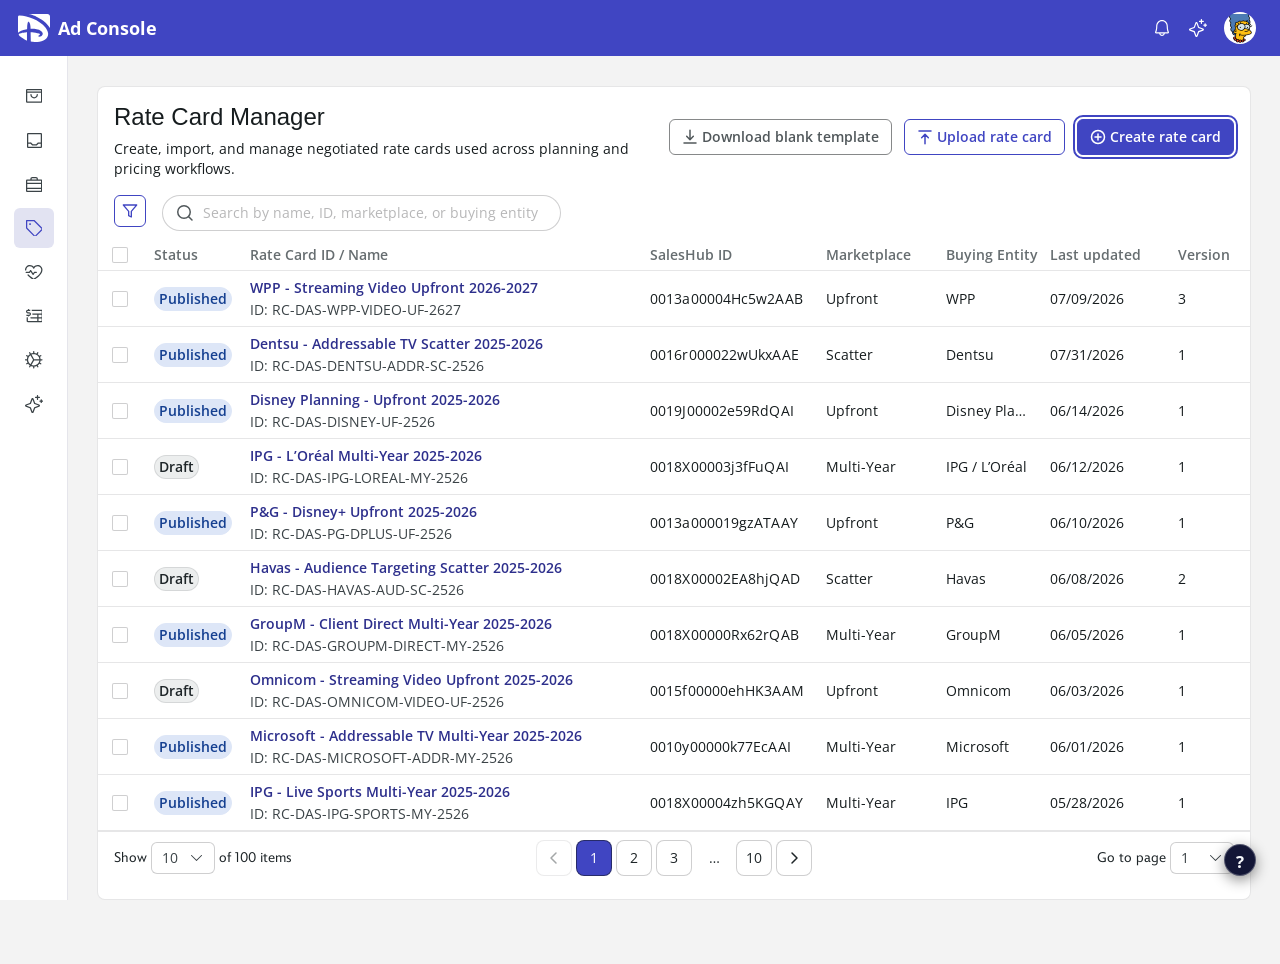
==== commit 9fd558a4: "Self-host Inspire TWDC and correct presentation type weights The deck named each face as its own ins" ====
--- a/index.html
+++ b/index.html
@@ -16,7 +16,7 @@
     <!-- Cache-bust query bumps when behavior changes so a hard refresh isn't
          needed in the prototype context. Increment when you ship JS/CSS that
          changes interaction behavior (not for visual-only tweaks). -->
-    <link rel="stylesheet" href="./styles.css?v=20260825-sales-data-1" />
+    <link rel="stylesheet" href="./styles.css?v=20260918-inspire-typography-1" />
     <link rel="stylesheet" href="./v2.css?v=20260825-sales-data-1" />
     <!-- Feedback: capture, annotate, submit to the Rate Card feedback doc.
          Self-contained; every selector is prefixed .rcf-. -->
--- a/styles.css
+++ b/styles.css
@@ -1,3 +1,114 @@
+/* ============================================================================
+ * INSPIRE TWDC  —  self-hosted webfont family
+ * ----------------------------------------------------------------------------
+ * Before this block the deck named each face as its own installed family
+ * ("InspireTWDC Heavy", "InspireTWDC Black", ...) and asked for
+ * font-weight: 900. Each OTF registers with nameID 1 = "InspireTWDC <Face>"
+ * and nameID 2 = "Regular", so those families expose exactly one Regular
+ * member. Requesting 900 from them had two effects, both wrong:
+ *
+ *   1. The browser had no 900 face to select, so it SYNTHESIZED bold on top
+ *      of a face that is already heavy. That is why deck subtitles read far
+ *      heavier than the Figma source.
+ *   2. Any face other than Black failed to resolve at all on machines where
+ *      only some OTFs are installed, silently falling through to
+ *      MultiplaneTWDC Display or a generic sans.
+ *
+ * The family is now declared once, self-hosted, with font-weight values
+ * taken from each file's real OS/2 usWeightClass:
+ *
+ *   InspireTWDC Light   usWeightClass 300  ->  300
+ *   InspireTWDC Roman   usWeightClass 400  ->  400   (+ Italic)
+ *   InspireTWDC Medium  usWeightClass 500  ->  500
+ *   InspireTWDC Heavy   usWeightClass 600  ->  600
+ *   InspireTWDC Black   usWeightClass 800  ->  800
+ *
+ * This family has no Bold (700) and no Semibold. Heavy (600) and Black (800)
+ * are the only weights above Medium, so a request for 700 resolves to Black.
+ * font-synthesis: none on the deck keeps the browser from inventing weights.
+ * ========================================================================== */
+@font-face {
+  font-family: "InspireTWDC";
+  src: url("./assets/fonts/InspireTWDC-Light.woff2") format("woff2");
+  font-weight: 300;
+  font-style: normal;
+  font-display: swap;
+}
+@font-face {
+  font-family: "InspireTWDC";
+  src: url("./assets/fonts/InspireTWDC-Roman.woff2") format("woff2");
+  font-weight: 400;
+  font-style: normal;
+  font-display: swap;
+}
+@font-face {
+  font-family: "InspireTWDC";
+  src: url("./assets/fonts/InspireTWDC-Italic.woff2") format("woff2");
+  font-weight: 400;
+  font-style: italic;
+  font-display: swap;
+}
+@font-face {
+  font-family: "InspireTWDC";
+  src: url("./assets/fonts/InspireTWDC-Medium.woff2") format("woff2");
+  font-weight: 500;
+  font-style: normal;
+  font-display: swap;
+}
+@font-face {
+  font-family: "InspireTWDC";
+  src: url("./assets/fonts/InspireTWDC-Heavy.woff2") format("woff2");
+  font-weight: 600;
+  font-style: normal;
+  font-display: swap;
+}
+@font-face {
+  font-family: "InspireTWDC";
+  src: url("./assets/fonts/InspireTWDC-Black.woff2") format("woff2");
+  font-weight: 800;
+  font-style: normal;
+  font-display: swap;
+}
+
+/* Legacy per-face family aliases. Deck rules authored before the family was
+ * self-hosted still name these; each one maps to the single real face at its
+ * true weight so nothing synthesizes and nothing falls back. */
+@font-face {
+  font-family: "InspireTWDC Light";
+  src: url("./assets/fonts/InspireTWDC-Light.woff2") format("woff2");
+  font-weight: 100 900;
+  font-style: normal;
+  font-display: swap;
+}
+@font-face {
+  font-family: "InspireTWDC Roman";
+  src: url("./assets/fonts/InspireTWDC-Roman.woff2") format("woff2");
+  font-weight: 100 900;
+  font-style: normal;
+  font-display: swap;
+}
+@font-face {
+  font-family: "InspireTWDC Medium";
+  src: url("./assets/fonts/InspireTWDC-Medium.woff2") format("woff2");
+  font-weight: 100 900;
+  font-style: normal;
+  font-display: swap;
+}
+@font-face {
+  font-family: "InspireTWDC Heavy";
+  src: url("./assets/fonts/InspireTWDC-Heavy.woff2") format("woff2");
+  font-weight: 100 900;
+  font-style: normal;
+  font-display: swap;
+}
+@font-face {
+  font-family: "InspireTWDC Black";
+  src: url("./assets/fonts/InspireTWDC-Black.woff2") format("woff2");
+  font-weight: 100 900;
+  font-style: normal;
+  font-display: swap;
+}
+
 /* ============================================================================
  * Rate Card Manager — EDL component library (Figma source of truth)
  * All tokens pulled from the EDL Figma variable set:
@@ -9260,6 +9371,43 @@
   align-items: stretch;
   z-index: 100;
   isolation: isolate;
+
+  /* ------------------------------------------------------------------ type
+   * Semantic typography roles for the deck, resolved to the real Inspire
+   * TWDC weights declared at the top of this file. Slide rules reference
+   * these instead of choosing a weight each time, so a role can only
+   * change in one place.
+   *
+   * Weights are the faces the family actually ships. There is no Bold and
+   * no Semibold in Inspire TWDC, so "strongest" is Black 800 and the step
+   * below it is Heavy 600.
+   *
+   *   --font-display     96/48/36  Black 800   cover lockup
+   *   --font-heading     56        Heavy 600   slide titles
+   *   --font-subheading  36        Heavy 600   slide subtitles
+   *   --font-label       24-40     Black 800   in-diagram labels, callouts
+   *   --font-body        22-32     Medium 500  supporting copy
+   *   --font-caption     19-24     Roman 400   small print, footnotes
+   *   --font-quiet       32        Light 300   de-emphasised detail
+   */
+  --font-family-inspire: "InspireTWDC", "MultiplaneTWDC Display", "Open Sans", sans-serif;
+  --font-display: 600;   /* cover lockup renders Heavy, not Black */
+  --font-heading: 600;
+  --font-subheading: 600;
+  --font-label: 800;
+  --font-body: 500;
+  --font-caption: 400;
+  --font-quiet: 300;
+}
+
+/* The family ships five discrete weights and no italic outside Roman, so the
+ * browser must never invent one. Without this a rule asking for 700 or 900
+ * gets a synthetic smear of the nearest face, which is the exact defect this
+ * pass removes. */
+.atlas-deck,
+.atlas-deck * {
+  font-synthesis: none;
+  -webkit-font-smoothing: antialiased;
 }
 
 /* ---------- Stage wrap (clipping + centering box for the scaled stage)
@@ -9405,9 +9553,9 @@
   justify-content: center;
   margin: 0;
   color: var(--cov-text);
-  font-family: "InspireTWDC Heavy", "InspireTWDC", "MultiplaneTWDC Display", sans-serif;
+  font-family: var(--font-family-inspire);
   font-style: normal;
-  font-weight: 900;
+  font-weight: var(--font-display); /* InspireTWDC Heavy 600 */
   line-height: 1.2;
   white-space: nowrap;
 }
@@ -9502,18 +9650,18 @@
 .atlas-slide--right-price .rpx__title {
   width: 1727px;
   color: var(--rpx-title);
-  font-family: "InspireTWDC Heavy", "InspireTWDC", "MultiplaneTWDC Display", sans-serif;
+  font-family: var(--font-family-inspire);
   font-size: 56px;
-  font-weight: 900;
+  font-weight: var(--font-heading); /* InspireTWDC Heavy 600 */
   line-height: 56px;
 }
 
 .atlas-slide--right-price .rpx__subtitle {
   width: 1808px;
   color: var(--rpx-title);
-  font-family: "InspireTWDC Heavy", "InspireTWDC", "MultiplaneTWDC Display", sans-serif;
+  font-family: var(--font-family-inspire);
   font-size: 36px;
-  font-weight: 900;
+  font-weight: var(--font-heading); /* InspireTWDC Heavy 600 */
   line-height: 56px;
 }
 
@@ -9572,9 +9720,9 @@
 .atlas-slide--right-price .rpx__card-label {
   width: 192px;
   color: var(--rpx-card-text);
-  font-family: "InspireTWDC Black", "InspireTWDC", "MultiplaneTWDC Display", sans-serif;
+  font-family: var(--font-family-inspire);
   font-size: 28.8px;
-  font-weight: 900;
+  font-weight: var(--font-label); /* InspireTWDC Black 800 */
   line-height: normal;
   text-align: center;
   white-space: nowrap;
@@ -9589,9 +9737,9 @@
 .atlas-slide--right-price .rpx__question {
   width: 100%;
   color: var(--rpx-title);
-  font-family: "InspireTWDC Medium", "InspireTWDC", "MultiplaneTWDC Display", sans-serif;
+  font-family: var(--font-family-inspire);
   font-size: 24px;
-  font-weight: 500;
+  font-weight: var(--font-body); /* InspireTWDC Medium 500 */
   line-height: 24px;
   text-align: center;
 }
@@ -9787,9 +9935,9 @@
 .atlas-slide--three-questions .tq__title,
 .atlas-slide--three-questions .tq__subtitle {
   margin: 0;
-  font-family: "InspireTWDC Heavy", "InspireTWDC", "MultiplaneTWDC Display", "Open Sans", sans-serif;
+  font-family: var(--font-family-inspire);
   font-style: normal;
-  font-weight: 900;
+  font-weight: var(--font-heading); /* InspireTWDC Heavy 600 */
   white-space: nowrap;
 }
 
@@ -9861,10 +10009,10 @@
 .atlas-slide--three-questions .tq__card-label {
   margin: 0;
   color: var(--tq-card-label);
-  font-family: "InspireTWDC Black", "InspireTWDC", "MultiplaneTWDC Display", "Open Sans", sans-serif;
+  font-family: var(--font-family-inspire);
   font-size: 24px;
   font-style: normal;
-  font-weight: 900;
+  font-weight: var(--font-label); /* InspireTWDC Black 800 */
   line-height: normal;
   text-align: center;
   white-space: nowrap;
@@ -9891,13 +10039,13 @@
 }
 
 .atlas-slide--three-questions .tq__question {
-  font-family: "InspireTWDC Black", "InspireTWDC", "MultiplaneTWDC Display", "Open Sans", sans-serif;
-  font-weight: 900;
+  font-family: var(--font-family-inspire);
+  font-weight: var(--font-label); /* InspireTWDC Black 800 */
 }
 
 .atlas-slide--three-questions .tq__detail {
-  font-family: "InspireTWDC Light", "InspireTWDC", "MultiplaneTWDC Display", "Open Sans", sans-serif;
-  font-weight: 300;
+  font-family: var(--font-family-inspire);
+  font-weight: var(--font-quiet); /* InspireTWDC Light 300 */
 }
 
 /* ---------- Operators ----------------------------------------------------- */
@@ -9972,10 +10120,10 @@
 .atlas-slide--three-questions .tq__result-label {
   margin: 0;
   color: var(--tq-result-label);
-  font-family: "InspireTWDC Black", "InspireTWDC", "MultiplaneTWDC Display", "Open Sans", sans-serif;
+  font-family: var(--font-family-inspire);
   font-size: 28.8px;
   font-style: normal;
-  font-weight: 900;
+  font-weight: var(--font-label); /* InspireTWDC Black 800 */
   line-height: normal;
   text-align: center;
   white-space: nowrap;
@@ -9988,10 +10136,10 @@
   width: 376px;
   margin: 0;
   color: var(--tq-title);
-  font-family: "InspireTWDC Medium", "InspireTWDC", "MultiplaneTWDC Display", "Open Sans", sans-serif;
+  font-family: var(--font-family-inspire);
   font-size: 32px;
   font-style: normal;
-  font-weight: 500;
+  font-weight: var(--font-body); /* InspireTWDC Medium 500 */
   line-height: 1.2;
   white-space: nowrap;
 }
@@ -10175,9 +10323,9 @@
 .atlas-slide--line-need .wln__title {
   width: 1727px;
   color: var(--wln-title);
-  font-family: "InspireTWDC Black", "InspireTWDC", "MultiplaneTWDC Display", sans-serif;
+  font-family: var(--font-family-inspire);
   font-size: 56px;
-  font-weight: 900;
+  font-weight: var(--font-label); /* InspireTWDC Black 800 */
   line-height: 56px;
   white-space: nowrap;
 }
@@ -10185,9 +10333,9 @@
 .atlas-slide--line-need .wln__subtitle {
   width: 1808px;
   color: var(--wln-title);
-  font-family: "InspireTWDC Black", "InspireTWDC", "MultiplaneTWDC Display", sans-serif;
+  font-family: var(--font-family-inspire);
   font-size: 36px;
-  font-weight: 900;
+  font-weight: var(--font-label); /* InspireTWDC Black 800 */
   line-height: 56px;
 }
 
@@ -10243,9 +10391,9 @@
 
 .atlas-slide--line-need .wln__card-label {
   color: var(--wln-card-text);
-  font-family: "InspireTWDC Black", "InspireTWDC", "MultiplaneTWDC Display", sans-serif;
+  font-family: var(--font-family-inspire);
   font-size: 28px;
-  font-weight: 900;
+  font-weight: var(--font-label); /* InspireTWDC Black 800 */
   line-height: normal;
   text-align: center;
   white-space: nowrap;
@@ -10283,9 +10431,9 @@
   transform: translateX(-50%);
   width: 460px;
   color: var(--wln-body);
-  font-family: "InspireTWDC Heavy", "InspireTWDC", "MultiplaneTWDC Display", sans-serif;
+  font-family: var(--font-family-inspire);
   font-size: 24px;
-  font-weight: 900;
+  font-weight: var(--font-heading); /* InspireTWDC Heavy 600 */
   line-height: 1.2;
   text-align: center;
   white-space: nowrap;
@@ -10301,9 +10449,9 @@
   left: 63px;
   width: 1794px;
   color: var(--wln-takeaway);
-  font-family: "InspireTWDC Black", "InspireTWDC", "MultiplaneTWDC Display", sans-serif;
+  font-family: var(--font-family-inspire);
   font-size: 36px;
-  font-weight: 900;
+  font-weight: var(--font-label); /* InspireTWDC Black 800 */
   line-height: normal;
   white-space: nowrap;
 }
@@ -10372,9 +10520,9 @@
   color: #FFFFFF;
   /* Figma sets both lines in the Heavy face on this slide, unlike the
    * titles elsewhere in the deck that use Black. */
-  font-family: "InspireTWDC Heavy", "InspireTWDC", "MultiplaneTWDC Display", "Open Sans", sans-serif;
+  font-family: var(--font-family-inspire);
   font-style: normal;
-  font-weight: 900;
+  font-weight: var(--font-heading); /* InspireTWDC Heavy 600 */
   white-space: nowrap;
 }
 
@@ -10449,7 +10597,8 @@
 .atlas-slide--supermarket .sup__label-small {
   top: 747px;
   color: var(--ads-text-tertiary, #51585B);
-  font-family: "InspireTWDC Black", "InspireTWDC", "MultiplaneTWDC Display", "Open Sans", sans-serif;
+  font-family: var(--font-family-inspire);
+  font-weight: var(--font-label); /* InspireTWDC Black 800 */
   font-size: 32px;
   line-height: 38.4px;
 }
@@ -10458,7 +10607,8 @@
   top: 798px;
   height: 40px;
   color: #FFFFFF;
-  font-family: "InspireTWDC Black", "InspireTWDC", "MultiplaneTWDC Display", "Open Sans", sans-serif;
+  font-family: var(--font-family-inspire);
+  font-weight: var(--font-label); /* InspireTWDC Black 800 */
   font-size: 40px;
   line-height: 40px;
 }
@@ -10568,9 +10718,9 @@
 .atlas-slide--upfront-scatter .usc__subtitle {
   margin: 0;
   color: #FFFFFF;
-  font-family: "InspireTWDC Heavy", "InspireTWDC", "MultiplaneTWDC Display", "Open Sans", sans-serif;
+  font-family: var(--font-family-inspire);
   font-style: normal;
-  font-weight: 900;
+  font-weight: var(--font-heading); /* InspireTWDC Heavy 600 */
   white-space: nowrap;
 }
 
@@ -10691,25 +10841,25 @@
 
 .atlas-slide--upfront-scatter .usc__deal {
   color: #FFFFFF;
-  font-family: "InspireTWDC Black", "InspireTWDC", "MultiplaneTWDC Display", "Open Sans", sans-serif;
+  font-family: var(--font-family-inspire);
   font-size: 40px;
-  font-weight: 900;
+  font-weight: var(--font-label); /* InspireTWDC Black 800 */
   line-height: 40px;
 }
 
 .atlas-slide--upfront-scatter .usc__lede {
   color: var(--usc-lede);
-  font-family: "InspireTWDC Black", "InspireTWDC", "MultiplaneTWDC Display", "Open Sans", sans-serif;
+  font-family: var(--font-family-inspire);
   font-size: 32px;
-  font-weight: 900;
+  font-weight: var(--font-label); /* InspireTWDC Black 800 */
   line-height: 38.4px;
 }
 
 .atlas-slide--upfront-scatter .usc__note {
   color: #FFFFFF;
-  font-family: "InspireTWDC Medium", "InspireTWDC", "MultiplaneTWDC Display", "Open Sans", sans-serif;
+  font-family: var(--font-family-inspire);
   font-size: 32px;
-  font-weight: 500;
+  font-weight: var(--font-body); /* InspireTWDC Medium 500 */
   line-height: 32px;
 }
 
@@ -10819,9 +10969,9 @@
 .atlas-slide--same-ad-rate .sar__subtitle {
   margin: 0;
   color: #FFFFFF;
-  font-family: "InspireTWDC Heavy", "InspireTWDC", "MultiplaneTWDC Display", "Open Sans", sans-serif;
+  font-family: var(--font-family-inspire);
   font-style: normal;
-  font-weight: 900;
+  font-weight: var(--font-heading); /* InspireTWDC Heavy 600 */
   white-space: nowrap;
 }
 
@@ -10867,10 +11017,10 @@
   margin: 0;
   transform: translateX(-50%);
   color: #FFFFFF;
-  font-family: "InspireTWDC Medium", "InspireTWDC", "MultiplaneTWDC Display", "Open Sans", sans-serif;
+  font-family: var(--font-family-inspire);
   font-size: 33.887px;
   font-style: normal;
-  font-weight: 500;
+  font-weight: var(--font-body); /* InspireTWDC Medium 500 */
   line-height: 34px;
   text-align: center;
   white-space: nowrap;
@@ -11011,24 +11161,24 @@
 
 .atlas-slide--same-ad-rate .sar__rate-value {
   color: var(--sar-rate);
-  font-family: "InspireTWDC Heavy", "InspireTWDC", "MultiplaneTWDC Display", "Open Sans", sans-serif;
+  font-family: var(--font-family-inspire);
   font-size: 32px;
-  font-weight: 900;
+  font-weight: var(--font-heading); /* InspireTWDC Heavy 600 */
   line-height: 32px;
 }
 
 .atlas-slide--same-ad-rate .sar__deal {
   color: var(--sar-copy);
-  font-family: "InspireTWDC Black", "InspireTWDC", "MultiplaneTWDC Display", "Open Sans", sans-serif;
+  font-family: var(--font-family-inspire);
   font-size: 33.887px;
-  font-weight: 900;
+  font-weight: var(--font-label); /* InspireTWDC Black 800 */
   line-height: 40.664px;
 }
 
 .atlas-slide--same-ad-rate .sar__placement {
   color: var(--sar-copy);
-  font-family: "InspireTWDC Medium", "InspireTWDC", "MultiplaneTWDC Display", "Open Sans", sans-serif;
-  font-weight: 500;
+  font-family: var(--font-family-inspire);
+  font-weight: var(--font-body); /* InspireTWDC Medium 500 */
 }
 
 /* Figma places the two columns' copy at slightly different offsets and
@@ -11380,8 +11530,8 @@
 .atlas-slide--media-plan .mpl__title {
   margin: 0;
   width: 1727px;
-  font-family: "InspireTWDC Heavy", "InspireTWDC", "MultiplaneTWDC Display", "Open Sans", sans-serif;
-  font-weight: 900;
+  font-family: var(--font-family-inspire);
+  font-weight: var(--font-heading); /* InspireTWDC Heavy 600 */
   font-size: 56px;
   line-height: 1;
   color: var(--mpl-ink);
@@ -11390,8 +11540,8 @@
 .atlas-slide--media-plan .mpl__subtitle {
   margin: 8px 0 0;
   width: 1747px;
-  font-family: "InspireTWDC Heavy", "InspireTWDC", "MultiplaneTWDC Display", "Open Sans", sans-serif;
-  font-weight: 900;
+  font-family: var(--font-family-inspire);
+  font-weight: var(--font-heading); /* InspireTWDC Heavy 600 */
   font-size: 36px;
   line-height: 56px;
   color: var(--mpl-ink);
@@ -11402,8 +11552,8 @@
 .atlas-slide--media-plan .mpl__note {
   position: absolute;
   margin: 0;
-  font-family: "InspireTWDC Black", "InspireTWDC", "MultiplaneTWDC Display", "Open Sans", sans-serif;
-  font-weight: 900;
+  font-family: var(--font-family-inspire);
+  font-weight: var(--font-label); /* InspireTWDC Black 800 */
   line-height: 1;
   white-space: nowrap;
 }
@@ -11508,8 +11658,8 @@
   left: 22px;
   top: 56px;
   margin: 0;
-  font-family: "InspireTWDC Black", "InspireTWDC", "MultiplaneTWDC Display", "Open Sans", sans-serif;
-  font-weight: 900;
+  font-family: var(--font-family-inspire);
+  font-weight: var(--font-label); /* InspireTWDC Black 800 */
   font-size: 18px;
   line-height: 1;
   color: var(--mpl-rate);
@@ -11545,8 +11695,8 @@
   left: 759px;
   top: 293px;
   margin: 0;
-  font-family: "InspireTWDC Heavy", "InspireTWDC", "MultiplaneTWDC Display", "Open Sans", sans-serif;
-  font-weight: 900;
+  font-family: var(--font-family-inspire);
+  font-weight: var(--font-heading); /* InspireTWDC Heavy 600 */
   font-size: 24px;
   line-height: 1;
   color: var(--mpl-link);
@@ -12087,8 +12237,8 @@
    * Matches the pattern used on slides 5 / 6 / 9. */
   margin: 0;
   width: 1727px;
-  font-family: "InspireTWDC Black", "InspireTWDC", "MultiplaneTWDC Display", "Manrope", "DM Sans", "Open Sans", Inter, sans-serif;
-  font-weight: 900;
+  font-family: var(--font-family-inspire);
+  font-weight: var(--font-label); /* InspireTWDC Black 800 */
   font-size: 56px;
   line-height: 1;
   color: #FFFFFF;
@@ -12097,8 +12247,8 @@
 .atlas-slide--connected-workflows .cw__subtitle {
   margin: 0;
   width: 1808px;
-  font-family: "InspireTWDC Black", "InspireTWDC", "MultiplaneTWDC Display", "Manrope", "DM Sans", "Open Sans", Inter, sans-serif;
-  font-weight: 900;
+  font-family: var(--font-family-inspire);
+  font-weight: var(--font-label); /* InspireTWDC Black 800 */
   font-size: 36px;
   line-height: 56px;
   color: #FFFFFF;
@@ -12238,7 +12388,7 @@
 }
 .atlas-slide--connected-workflows .cw__step-label {
   margin: 0;
-  font-weight: 900;
+  font-weight: var(--font-label); /* InspireTWDC Black 800 */
   font-size: 24px;
   line-height: 1;
   color: #595959;
@@ -12342,8 +12492,8 @@
 
 .atlas-slide--connected-workflows .cw__struct-label {
   margin: 0;
-  font-family: "InspireTWDC Black", "InspireTWDC", "MultiplaneTWDC Display", "Open Sans", sans-serif;
-  font-weight: 900;
+  font-family: var(--font-family-inspire);
+  font-weight: var(--font-label); /* InspireTWDC Black 800 */
   font-size: 24px;
   line-height: normal;
   color: #F5F7FA;
@@ -12477,11 +12627,8 @@
   border-radius: 40px;
   background: var(--rlp-background);
   color: var(--rlp-text);
-  font-family:
-    "InspireTWDC Heavy",
-    "InspireTWDC",
-    "MultiplaneTWDC Display",
-    sans-serif;
+  font-family: var(--font-family-inspire);
+  font-weight: var(--font-heading); /* InspireTWDC Heavy 600 */
 }
 
 .atlas-slide--line-pricing .rlp__header {
@@ -12499,16 +12646,16 @@
   margin: 0;
 }
 
-/* 2026-08-05: title/subtitle get an explicit "InspireTWDC Black"
- * override (the .rlp parent still cascades "InspireTWDC Heavy" for
- * body content) so this slide's title matches the approved Black
- * face used on slides 5 / 6 / 7 instead of inheriting Heavy. */
+/* Restored to the Heavy face this slide's Figma authoring specifies (the
+ * .rlp parent cascades Heavy for exactly that reason). A 2026-08-05 change
+ * had overridden title and subtitle to Black to give several slides one
+ * shared title treatment; that was a deviation from the source. */
 .atlas-slide--line-pricing .rlp__title {
   width: 1727px;
   color: var(--rlp-text);
-  font-family: "InspireTWDC Black", "InspireTWDC", "MultiplaneTWDC Display", "Manrope", "DM Sans", "Open Sans", Inter, sans-serif;
+  font-family: var(--font-family-inspire);
   font-size: 56px;
-  font-weight: 900;
+  font-weight: var(--font-heading); /* InspireTWDC Heavy 600 */
   line-height: 56px;
   white-space: nowrap;
 }
@@ -12522,9 +12669,9 @@
   width: 1200px;
   margin-top: 8px;
   color: var(--rlp-text-muted);
-  font-family: "InspireTWDC Black", "InspireTWDC", "MultiplaneTWDC Display", "Manrope", "DM Sans", "Open Sans", Inter, sans-serif;
+  font-family: var(--font-family-inspire);
   font-size: 36px;
-  font-weight: 900;
+  font-weight: var(--font-subheading); /* InspireTWDC Heavy 600 */
   line-height: 56px;
   /* 2026-08-05: nowrap forced this 110-char sentence past the 1808px
    * box (and past the 1920px stage edge) with several fallback
@@ -12598,7 +12745,7 @@
 
 .atlas-slide--line-pricing .rlp__card-title {
   font-size: 36px;
-  font-weight: 900;
+  font-weight: var(--font-heading); /* InspireTWDC Heavy 600, inherited before */
   line-height: normal;
   text-align: center;
   white-space: nowrap;
@@ -12621,13 +12768,9 @@
   height: 31.9px;
   margin-top: 4.4px;
   color: var(--rlp-text);
-  font-family:
-    "InspireTWDC Medium",
-    "InspireTWDC",
-    "MultiplaneTWDC Display",
-    sans-serif;
+  font-family: var(--font-family-inspire);
   font-size: 26.4px;
-  font-weight: 500;
+  font-weight: var(--font-body); /* InspireTWDC Medium 500 */
   line-height: normal;
   text-align: left;
   white-space: nowrap;
@@ -12728,7 +12871,7 @@
   width: 205.4px;
   color: var(--rlp-text);
   font-size: 24px;
-  font-weight: 900;
+  font-weight: var(--font-heading); /* InspireTWDC Heavy 600, inherited before */
   line-height: 30px;
   text-align: center;
   white-space: nowrap;
@@ -12805,7 +12948,7 @@
   height: 80px;
   color: var(--rlp-text);
   font-size: 24px;
-  font-weight: 900;
+  font-weight: var(--font-heading); /* InspireTWDC Heavy 600, inherited before */
   line-height: 40px;
   white-space: nowrap;
 }
@@ -12902,15 +13045,17 @@
   flex-direction: column;
   gap: 8px;
 }
-/* 2026-08-05: title/subtitle switched from "InspireTWDC Heavy" to the
- * approved "InspireTWDC Black" face (matches the slide 7 / connected-
- * workflows pattern) so all four Rate Card slides share one Black
- * title treatment instead of mixing Heavy and Black across the deck. */
+/* Restored to the Figma 286:4262 spec recorded above: both header lines are
+ * InspireTWDC Heavy, the title at 56px and the subtitle at 36px. A 2026-08-05
+ * change had overridden both to the Black face to give four slides a single
+ * title treatment; that was a deviation from the source, and combined with
+ * font-weight: 900 against a single-Regular family it also forced synthetic
+ * bold, which is why the subtitle stopped reading as secondary. */
 .atlas-slide--rate-card-data .rcd__title {
   width: 1727px;
   margin: 0;
-  font-family: "InspireTWDC Black", "InspireTWDC", "MultiplaneTWDC Display", "Manrope", "DM Sans", "Open Sans", Inter, sans-serif;
-  font-weight: 900;
+  font-family: var(--font-family-inspire);
+  font-weight: var(--font-heading);
   font-size: 56px;
   line-height: 56px;
   letter-spacing: 0;
@@ -12925,8 +13070,8 @@
    * phrases instead of one long line plus a stray word. */
   width: 1300px;
   margin: 0;
-  font-family: "InspireTWDC Black", "InspireTWDC", "MultiplaneTWDC Display", "Manrope", "DM Sans", "Open Sans", Inter, sans-serif;
-  font-weight: 900;
+  font-family: var(--font-family-inspire);
+  font-weight: var(--font-subheading);
   font-size: 36px;
   line-height: 56px;
   color: #FFFFFF;
@@ -13018,8 +13163,8 @@
   position: absolute;
   top: 824px;
   margin: 0;
-  font-family: "InspireTWDC Heavy", "InspireTWDC", "MultiplaneTWDC Display", sans-serif;
-  font-weight: 900;
+  font-family: var(--font-family-inspire);
+  font-weight: var(--font-subheading);
   font-size: 36px;
   line-height: 56px;
   color: #FFFFFF;
@@ -13372,7 +13517,7 @@
 .atlas-slide--why-pricing .wpc__caption {
   position: absolute;
   margin: 0;
-  font-weight: 900;
+  font-weight: var(--font-label); /* InspireTWDC Black 800 */
   font-size: 24px;
   line-height: 1.2;
   color: #FFFFFF;
@@ -13431,16 +13576,16 @@
 .atlas-slide--why-pricing .wpc__title {
   width: 1727px;
   /* Approved InspireTWDC Black face, not the default Heavy fallback. */
-  font-family: "InspireTWDC Black", "InspireTWDC", "MultiplaneTWDC Display", sans-serif;
-  font-weight: 900;
+  font-family: var(--font-family-inspire);
+  font-weight: var(--font-label); /* InspireTWDC Black 800 */
   letter-spacing: 0;
   white-space: nowrap;
 }
 
 .atlas-slide--why-pricing .wpc__subtitle {
   width: 1808px;
-  font-family: "InspireTWDC Heavy", "InspireTWDC", "MultiplaneTWDC Display", sans-serif;
-  font-weight: 900;
+  font-family: var(--font-family-inspire);
+  font-weight: var(--font-heading); /* InspireTWDC Heavy 600 */
   line-height: 56px;
   white-space: nowrap;
 }
@@ -13598,9 +13743,9 @@
   width: 228px;
   height: 24px;
   margin: 0;
-  font-family: "InspireTWDC Black", "InspireTWDC", "MultiplaneTWDC Display", sans-serif;
+  font-family: var(--font-family-inspire);
   font-size: 24px;
-  font-weight: 900;
+  font-weight: var(--font-label); /* InspireTWDC Black 800 */
   line-height: 24px;
 }
 
@@ -13617,9 +13762,9 @@
   width: 228px;
   height: 44px;
   margin: 0;
-  font-family: "InspireTWDC Roman", "InspireTWDC", "MultiplaneTWDC Display", sans-serif;
+  font-family: var(--font-family-inspire);
   font-size: 19px;
-  font-weight: 400;
+  font-weight: var(--font-caption); /* InspireTWDC Roman 400 */
   line-height: 20px;
   overflow: hidden;
 }
@@ -13773,9 +13918,9 @@
 .atlas-slide--why-pricing .wpc__window-label {
   width: 160px;
   color: #F1F2F7;
-  font-family: "InspireTWDC Black", "InspireTWDC", "MultiplaneTWDC Display", sans-serif;
+  font-family: var(--font-family-inspire);
   font-size: 24px;
-  font-weight: 900;
+  font-weight: var(--font-label); /* InspireTWDC Black 800 */
   line-height: normal;
 }
 
@@ -14056,15 +14201,15 @@
   gap: 8px;
 }
 
-/* 2026-08-05: title/subtitle switched from "InspireTWDC Heavy" to the
- * approved "InspireTWDC Black" face, matching slide 7's pattern so the
- * deck uses one consistent Black title treatment throughout. */
+/* Restored to the "InspireTWDC Heavy" face recorded for this slide. A
+ * 2026-08-05 change had switched title and subtitle to Black to give the
+ * deck one shared title treatment; that was a deviation from the source. */
 .atlas-slide--future-rate-card .frw__title {
   margin: 0;
   width: 1727px;
-  font-family: "InspireTWDC Black", "InspireTWDC", "MultiplaneTWDC Display", "Manrope", "DM Sans", "Open Sans", Inter, sans-serif;
+  font-family: var(--font-family-inspire);
   font-size: 56px;
-  font-weight: 900;
+  font-weight: var(--font-heading); /* InspireTWDC Heavy 600 */
   line-height: 1;
   color: var(--frw-white);
   white-space: nowrap;
@@ -14073,9 +14218,9 @@
 .atlas-slide--future-rate-card .frw__subtitle {
   margin: 0;
   width: 1808px;
-  font-family: "InspireTWDC Black", "InspireTWDC", "MultiplaneTWDC Display", "Manrope", "DM Sans", "Open Sans", Inter, sans-serif;
+  font-family: var(--font-family-inspire);
   font-size: 36px;
-  font-weight: 900;
+  font-weight: var(--font-subheading); /* InspireTWDC Heavy 600 */
   line-height: 56px;
   color: var(--frw-white);
   /* 2026-08-05: normal (not nowrap) for the same reason as the other
@@ -14162,13 +14307,13 @@
   margin: 0;
   width: 100%;
   height: 40px;
-  font-family: "InspireTWDC Black", "InspireTWDC", "MultiplaneTWDC Display", "Open Sans", sans-serif;
+  font-family: var(--font-family-inspire);
   /* 2026-08-05: 33.6px -> 32px, a small (~5%) reduction paired with the
    * wider card above so "Use in Pricing Workflows" (the longest of the
    * three titles) fits on one line with margin to spare instead of
    * overflowing the card. Applies uniformly to all three card titles. */
   font-size: 32px;
-  font-weight: 900;
+  font-weight: var(--font-label); /* InspireTWDC Black 800 */
   line-height: 40px;
   color: var(--frw-card-text);
   text-align: center;
@@ -14193,9 +14338,9 @@
   box-sizing: border-box;
   width: 453px;
   margin: 0;
-  font-family: "InspireTWDC Heavy", "InspireTWDC", "MultiplaneTWDC Display", "Open Sans", sans-serif;
+  font-family: var(--font-family-inspire);
   font-size: 30.617px;
-  font-weight: 900;
+  font-weight: var(--font-heading); /* InspireTWDC Heavy 600 */
   line-height: 1.2;
   color: var(--frw-support-text);
   text-align: center;
@@ -18967,9 +19112,8 @@
   left: 63px;
   margin: 0;
   width: 1727px;
-  font-family: "InspireTWDC Heavy", "InspireTWDC", "MultiplaneTWDC Display",
-    "Open Sans", sans-serif;
-  font-weight: 900;
+  font-family: var(--font-family-inspire);
+  font-weight: var(--font-heading); /* InspireTWDC Heavy 600 */
   font-size: 56px;
   line-height: 1;
   color: #FFFFFF;
@@ -19010,9 +19154,8 @@
 
 .atlas-slide--closing .clo__cta-label {
   width: 370px;
-  font-family: "InspireTWDC Heavy", "InspireTWDC", "MultiplaneTWDC Display",
-    "Open Sans", sans-serif;
-  font-weight: 900;
+  font-family: var(--font-family-inspire);
+  font-weight: var(--font-heading); /* InspireTWDC Heavy 600 */
   font-size: 33.6px;
   line-height: normal;
   color: #F5F7FA;
@@ -19050,18 +19193,16 @@
 
 .atlas-slide--closing .clo__num {
   width: 50px;
-  font-family: "InspireTWDC Heavy", "InspireTWDC", "MultiplaneTWDC Display",
-    "Open Sans", sans-serif;
-  font-weight: 900;
+  font-family: var(--font-family-inspire);
+  font-weight: var(--font-heading); /* InspireTWDC Heavy 600 */
   font-size: 36px;
   line-height: 1;
   color: #4F80E0;
 }
 
 .atlas-slide--closing .clo__row-title {
-  font-family: "InspireTWDC Medium", "InspireTWDC", "MultiplaneTWDC Display",
-    "Open Sans", sans-serif;
-  font-weight: 500;
+  font-family: var(--font-family-inspire);
+  font-weight: var(--font-body); /* InspireTWDC Medium 500 */
   font-size: 36px;
   line-height: 1;
   color: #FFFFFF;
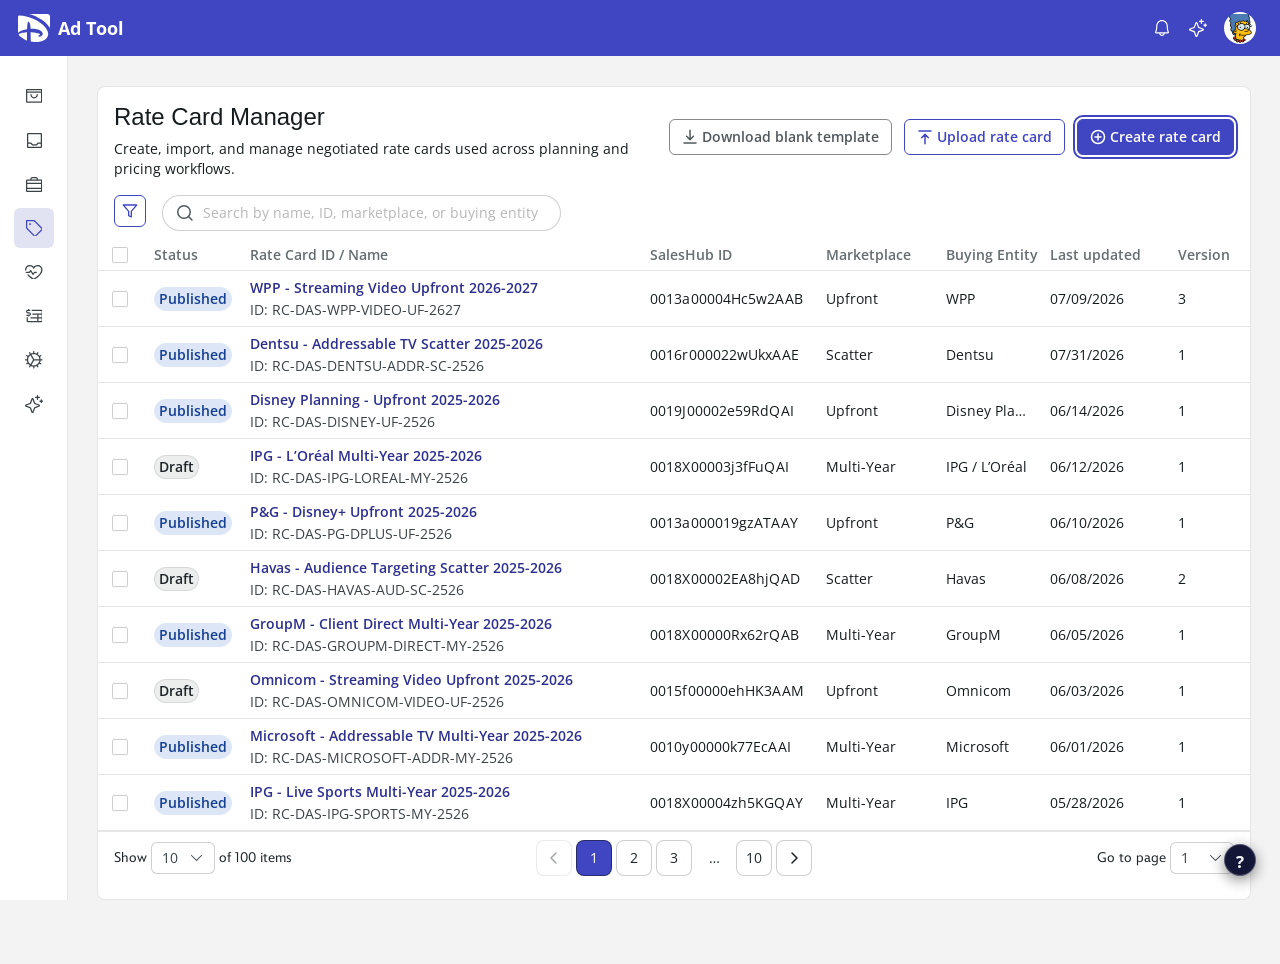
==== commit e71f774c: "Deploy latest Rate Card portfolio updates Co-authored-by: Cursor <cursoragent@cursor.com>" ====
--- a/index.html
+++ b/index.html
@@ -152,7 +152,7 @@
                  src="./assets/figma-navigation/disney-mark.svg"
                  width="32" height="28" alt="" aria-hidden="true">
             <span class="gnav__brand-name gnav__brand-name--legacy">Disney Advertising</span>
-            <span class="gnav__brand-name gnav__brand-name--v2">Ad Console</span>
+            <span class="gnav__brand-name gnav__brand-name--v2">Ad Tool</span>
             <!-- Legacy Disney+Ad-Platforms wordmark kept hidden in DOM
                  only as a sentinel for any QA scripts that still query
                  .gnav__wordmark-svg by selector. Visually collapsed. -->
@@ -2787,22 +2787,24 @@
 
           Main run:
             1. Rate Card Manager (cover)
-            2. A Rate Card tells us the right price for each deal
-            3. Think of Disney Advertising as a supermarket
-            4. Buyers can purchase through different deal types
+            2. Why pricing gets complicated before planning
+               (data-atlas-slide-id="pricing-complexity")
+            3. Turning Rate Cards into Structured Pricing Data
+            4. A Rate Card tells us the right price for each deal
             5. Same product. Different applicable rate.
-            6. Each line item is priced as the media plan is built.
-            7. RCM organizes pricing into three connected sections
-            8. Turning Rate Cards into Structured Pricing Data
-            9. Future Rate Card Workflow
-           10. Pricing decisions change as the deal changes
-           11. How Rate Cards Will Support Core Planning
-           12. Thank you (data-atlas-closing, always last)
+            6. RCM organizes pricing into three connected sections
+            7. Pricing decisions change as the deal changes
+            8. Future Rate Card Workflow
+            9. Each line item is priced as the media plan is built
+           10. How Rate Cards Will Support Core Planning
+           11. Thank you (data-atlas-closing, always last)
 
           Appendix, off the run, reached only from the closing card:
-            01. Why Pricing Gets Complicated Before Planning
-                (data-atlas-slide-id="pricing-complexity")
-            02. Why Do Line Items Need to Be in the Rate Card?
+            01. Think of Disney Advertising as a supermarket
+                (data-atlas-slide-id="advertising-supermarket")
+            02. Buyers can purchase through different deal types
+                (data-atlas-slide-id="upfront-scatter")
+            03. Why Do Line Items Need to Be in the Rate Card?
                 (data-atlas-slide-id="line-item-necessity")
 
           ?slide=N is 1-based into the main run; ?slide=<slide-id> reaches
@@ -2826,7 +2828,7 @@
                      class="atlas-slide atlas-slide--cover"
                      data-atlas-slide="1"
                      data-atlas-slide-id="cover"
-                     aria-label="Slide 1 of 12: Rate Card Manager">
+                     aria-label="Slide 1 of 11: Rate Card Manager">
               <div class="cov">
                 <img class="cov__lockup"
                      src="./assets/atlas/cover-brand-lockup.png"
@@ -2840,16 +2842,186 @@
               </div>
             </section>
 
-            <!-- Right Price explainer. Figma node 736:248. The formula
-                 reveals itself one term at a time (see initAtlasRightPrice
-                 in app.js); the gold Right Price card is held back until
-                 the presenter asks for it. Every position below is the
-                 Figma frame's own pixel value. -->
+            <!-- Problem framing. Figma node 492:28715. Three connected
+                 pricing-decision groups on a dark navy stage. This is
+                 the approved replacement for the older interactive
+                 2x3 + RCM + Core Planning layout. No hover modals.
+                 Stable id: pricing-complexity (Slide 2). -->
+            <section id="atlas-slide-pricing-complexity"
+                     class="atlas-slide atlas-slide--why-pricing"
+                     data-atlas-slide="2"
+                     data-atlas-slide-id="pricing-complexity"
+                     aria-label="Slide 2 of 11: Why pricing gets complicated before planning">
+              <div class="wpcf">
+                <header class="wpcf__header">
+                  <h2 class="wpcf__title">Why pricing gets complicated before planning</h2>
+                  <p class="wpcf__subtitle">Price changes with the buyer, deal, product, and adjustments.</p>
+                </header>
+
+                <div class="wpcf__columns" role="list">
+                  <section class="wpcf__panel wpcf__panel--negotiation" role="listitem" aria-labelledby="wpcf-col-1">
+                    <div class="wpcf__panel-inner">
+                      <div class="wpcf__panel-copy">
+                        <h3 id="wpcf-col-1" class="wpcf__col-title">NEGOTIATION CONTEXT</h3>
+                        <p class="wpcf__col-sub">Who is buying and what deal they made</p>
+                      </div>
+                      <div class="wpcf__items">
+                        <div class="wpcf__item">
+                          <span class="wpcf__icon-wrap" aria-hidden="true">
+                            <span class="wpcf__icon wpcf__icon--users">
+                              <img src="./assets/atlas/wpcf-users.svg" alt="" width="63.1753" height="48" draggable="false" />
+                            </span>
+                          </span>
+                          <div class="wpcf__item-copy">
+                            <p class="wpcf__item-title">Buyer Scope</p>
+                            <p class="wpcf__item-sub">Who the buyer is</p>
+                          </div>
+                        </div>
+                        <div class="wpcf__item">
+                          <span class="wpcf__icon-wrap" aria-hidden="true">
+                            <span class="wpcf__icon">
+                              <img src="./assets/atlas/wpcf-file.svg" alt="" width="48" height="48" draggable="false" />
+                            </span>
+                          </span>
+                          <div class="wpcf__item-copy">
+                            <p class="wpcf__item-title">Deal Context</p>
+                            <p class="wpcf__item-sub">What kind of deal it is</p>
+                          </div>
+                        </div>
+                      </div>
+                    </div>
+                  </section>
+
+                  <section class="wpcf__panel wpcf__panel--priced" role="listitem" aria-labelledby="wpcf-col-2">
+                    <div class="wpcf__panel-inner">
+                      <div class="wpcf__panel-copy">
+                        <h3 id="wpcf-col-2" class="wpcf__col-title">WHAT IS BEING PRICED</h3>
+                        <p class="wpcf__col-sub">What they are buying and its starting price</p>
+                      </div>
+                      <div class="wpcf__items">
+                        <div class="wpcf__item">
+                          <span class="wpcf__icon-wrap" aria-hidden="true">
+                            <span class="wpcf__icon">
+                              <img src="./assets/atlas/wpcf-bag.svg" alt="" width="48" height="48" draggable="false" />
+                            </span>
+                          </span>
+                          <div class="wpcf__item-copy">
+                            <p class="wpcf__item-title">Product</p>
+                            <p class="wpcf__item-sub">What ad they are buying</p>
+                          </div>
+                        </div>
+                        <div class="wpcf__item">
+                          <span class="wpcf__icon-wrap" aria-hidden="true">
+                            <span class="wpcf__icon">
+                              <img src="./assets/atlas/wpcf-currency.svg" alt="" width="48" height="48" draggable="false" />
+                            </span>
+                          </span>
+                          <div class="wpcf__item-copy">
+                            <p class="wpcf__item-title">Base Rate</p>
+                            <p class="wpcf__item-sub">The starting price</p>
+                          </div>
+                        </div>
+                      </div>
+                    </div>
+                  </section>
+
+                  <section class="wpcf__panel wpcf__panel--changes" role="listitem" aria-labelledby="wpcf-col-3">
+                    <div class="wpcf__panel-inner">
+                      <div class="wpcf__panel-copy">
+                        <h3 id="wpcf-col-3" class="wpcf__col-title">WHAT CHANGES THE PRICE</h3>
+                        <p class="wpcf__col-sub">What can raise or lower the price.</p>
+                      </div>
+                      <div class="wpcf__items">
+                        <div class="wpcf__item">
+                          <span class="wpcf__icon-wrap" aria-hidden="true">
+                            <span class="wpcf__icon">
+                              <img src="./assets/atlas/wpcf-faders.svg" alt="" width="48" height="48" draggable="false" />
+                            </span>
+                          </span>
+                          <div class="wpcf__item-copy">
+                            <p class="wpcf__item-title">Premium Details</p>
+                            <p class="wpcf__item-sub">Extra price adjustments</p>
+                          </div>
+                        </div>
+                        <div class="wpcf__item">
+                          <span class="wpcf__icon-wrap" aria-hidden="true">
+                            <span class="wpcf__icon">
+                              <img src="./assets/atlas/wpcf-currency-calc.svg" alt="" width="48" height="48" draggable="false" />
+                            </span>
+                          </span>
+                          <div class="wpcf__item-copy">
+                            <p class="wpcf__item-title">Calculation</p>
+                            <p class="wpcf__item-sub">What is the final price</p>
+                          </div>
+                        </div>
+                      </div>
+                    </div>
+                  </section>
+                </div>
+
+                <img class="wpcf__bracket"
+                     src="./assets/atlas/wpcf-bracket.svg"
+                     alt=""
+                     width="1192"
+                     height="47"
+                     draggable="false"
+                     aria-hidden="true" />
+
+                <p class="wpcf__takeaway">
+                  <span class="wpcf__takeaway-kicker">THESE DECISIONS ARE CONNECTED</span>
+                  <span class="wpcf__takeaway-line">Change one thing, and the price can change</span>
+                </p>
+              </div>
+            </section>
+
+            <!-- Figma 600:1553. Zooms in on why the Line Item specifically
+                 has to live inside the Rate Card: Rate Card (framework) +
+                 Line Item (sellable item and base rate) = Consistent
+                 Pricing. -->
+            <section class="atlas-slide atlas-slide--rate-card-data"
+                     data-atlas-slide="3"
+                     data-atlas-slide-id="structured-pricing-data"
+                     aria-label="Slide 3 of 11: The starting point was the existing Rate Card">
+              <div class="rcd">
+                <header class="rcd__header">
+                  <h2 class="rcd__title">The starting point was the existing Rate Card</h2>
+                  <p class="rcd__subtitle">RCM needed to support the pricing structure teams were already working with.</p>
+                </header>
+
+                <div class="rcd__image rcd__image--current">
+                  <img src="./assets/atlas/structured-data-current-rate-card.png"
+                       alt="Current rate card in a human-authored Excel workbook."
+                       width="1279" height="802" draggable="false" />
+                </div>
+
+                <div class="rcd__image rcd__image--structured">
+                  <img src="./assets/atlas/structured-data-rate-card-data.png"
+                       alt="The rate card organized into consistent structured rows."
+                       width="1282" height="712" draggable="false" />
+                </div>
+
+                <span class="rcd__arrow" aria-hidden="true">
+                  <img class="rcd__arrow-circle" src="./assets/atlas/structured-data-arrow-circle.svg" alt="" width="11" height="11" draggable="false" />
+                  <img class="rcd__arrow-line" src="./assets/atlas/structured-data-arrow-line.svg" alt="" width="94" height="1.76249" draggable="false" />
+                  <img class="rcd__arrow-head" src="./assets/atlas/structured-data-arrowhead.svg" alt="" width="9.98821" height="16.0974" draggable="false" />
+                </span>
+
+                <p class="rcd__label rcd__label--current">Existing Rate Card Workbook</p>
+                <p class="rcd__label rcd__label--structured">Target RCM Data Structure</p>
+
+                <img class="rcd__brand"
+                     src="./assets/atlas/structured-data-logo.svg"
+                     alt=""
+                     width="36" height="41" draggable="false" />
+              </div>
+            </section>
+
+            <!-- SLIDE 7: Future Rate Card Workflow. Figma node 492:28287, exact 1920x1080 implementation. -->
             <section id="atlas-slide-right-price"
                      class="atlas-slide atlas-slide--right-price"
-                     data-atlas-slide="2"
+                     data-atlas-slide="4"
                      data-atlas-slide-id="rate-card-right-price"
-                     aria-label="Slide 2 of 12: A Rate Card tells us the right price for each deal">
+                     aria-label="Slide 4 of 11: A Rate Card tells us the right price for each deal.">
               <div class="rpx" data-right-price data-rpx-phase="revealing-inputs">
                 <header class="rpx__header">
                   <h2 class="rpx__title">A Rate Card tells us the right price for each deal.</h2>
@@ -2938,239 +3110,11 @@
                  so the room hears each half of the metaphor before the next
                  one is on screen. initAtlasSupermarket in app.js owns the
                  steps. Coordinates are the Figma frame's own pixel values. -->
-            <section id="atlas-slide-supermarket"
-                     class="atlas-slide atlas-slide--supermarket"
-                     data-atlas-slide="3"
-                     data-atlas-slide-id="advertising-supermarket"
-                     aria-label="Slide 3 of 12: Think of Disney Advertising as a supermarket">
-              <div class="sup" data-supermarket data-sup-phase="revealing">
-                <header class="sup__header">
-                  <h2 class="sup__title" data-sup-reveal="title">Think of Disney Advertising as a supermarket</h2>
-                  <p class="sup__subtitle" data-sup-reveal="subtitle">Ad Inventory is the shelf space, and Offerings are the products planners can select.</p>
-                </header>
-
-                <!-- One wrapper per column, so a reveal step can only ever
-                     bring in a whole idea: the drawing and both of its
-                     captions. Each wrapper spans the slide, so every child
-                     keeps the Figma frame's own coordinates and its own
-                     centring transform.
-
-                     Each illustration keeps the intrinsic size of its Figma
-                     export, and each caption is centred on its drawing's
-                     midpoint rather than pinned to the Figma text-box edge:
-                     Figma measures that edge in InspireTWDC, which the deck
-                     substitutes, so a left anchor would drift the caption off
-                     centre by the fallback face's difference.
-
-                     fetchpriority="low" because these add weight to a document
-                     every slide in the deck shares, and the browser otherwise
-                     races them against the webfont the whole deck needs to
-                     render any text at all. -->
-                <div class="sup__visual">
-                  <div class="sup__group sup__group--store" data-sup-reveal="group-store">
-                    <img class="sup__art sup__art--store"
-                         src="./assets/atlas/supermarket-store.svg"
-                         alt=""
-                         width="370"
-                         height="296"
-                         fetchpriority="low"
-                         draggable="false" />
-                    <p class="sup__label-small sup__label-small--store">Store</p>
-                    <p class="sup__label sup__label--store">Disney Advertising</p>
-                  </div>
-
-                  <div class="sup__group sup__group--shelves" data-sup-reveal="group-shelves">
-                    <img class="sup__art sup__art--shelves"
-                         src="./assets/atlas/supermarket-shelves.svg"
-                         alt=""
-                         width="309"
-                         height="313"
-                         fetchpriority="low"
-                         draggable="false" />
-                    <p class="sup__label-small sup__label-small--shelves">Shelf space</p>
-                    <p class="sup__label sup__label--shelves">Ad Inventory</p>
-                  </div>
-
-                  <div class="sup__group sup__group--produce" data-sup-reveal="group-produce">
-                    <img class="sup__art sup__art--produce"
-                         src="./assets/atlas/supermarket-produce.png"
-                         alt=""
-                         width="334"
-                         height="299"
-                         fetchpriority="low"
-                         draggable="false" />
-                    <p class="sup__label-small sup__label-small--produce">Product</p>
-                    <p class="sup__label sup__label--produce">Ad Offerings</p>
-                  </div>
-                </div>
-
-                <img class="sup__logo"
-                     src="./assets/atlas/atlas-brand-mark.svg"
-                     alt=""
-                     width="36"
-                     height="41"
-                     draggable="false" />
-              </div>
-            </section>
-
-            <!-- Buyers can purchase through different deal types.
-                 Figma node 736:479. Two columns, each an illustration with
-                 its three text lines under it, revealed as whole groups by
-                 initAtlasUpfrontScatter in app.js. Coordinates are the
-                 Figma frame's own pixel values. -->
-            <section id="atlas-slide-upfront-scatter"
-                     class="atlas-slide atlas-slide--upfront-scatter"
-                     data-atlas-slide="4"
-                     data-atlas-slide-id="upfront-scatter"
-                     aria-label="Slide 4 of 12: Buyers can purchase through different deal types">
-              <div class="usc" data-upfront-scatter data-usc-phase="revealing">
-                <header class="usc__header" data-usc-reveal="header">
-                  <h2 class="usc__title">Buyers can purchase through different deal types</h2>
-                  <p class="usc__subtitle">The deal type helps determine which Rate Card applies.</p>
-                </header>
-
-                <div class="usc__group usc__group--upfront" data-usc-reveal="upfront"
-                     data-usc-scene="upfront">
-                  <!-- Four drawn poses of the same room: reaching for the
-                       carton, holding it between them, setting it on the
-                       stack, and standing back from it. The room itself is
-                       one image that every pose sits on, so nothing behind
-                       the people can shift while they work. app.js cuts
-                       from one pose to the next. -->
-                  <div class="usc__scene">
-                    <svg xmlns="http://www.w3.org/2000/svg" id="upfront-scene"
-                           class="usc__art usc__art--upfront" viewBox="0 0 846 929"
-                           preserveAspectRatio="none" role="img"
-                           aria-label="A warehouse team taking a carton from the van and stacking it as committed stock">
-                        <!-- Room, then still plate, then the movers. Every
-                             layer is a lift straight out of the drawn artwork,
-                             so each person is painted once at full strength.
-                             An earlier build made the plate by averaging the
-                             four poses together, which left the counter pair
-                             standing at part opacity with doubled edges. -->
-                        <image class="usc__room" href="./assets/atlas/upfront-scatter-room.png"
-                               x="0" y="0" width="1693" height="929" />
-                        <!-- The clerk and the customer at the service counter.
-                             They never move, so they are lifted whole from a
-                             single pose and left alone for the whole run. -->
-                        <image class="usc__plate"
-                               href="./assets/atlas/upfront-scatter-upfront-plate.png"
-                               x="0" y="0" width="846" height="929" />
-                        <!-- The two warehouse workers. They pass the carton
-                             between them, so they share one timeline and one
-                             cut-out; only one of these four is ever painted. -->
-                        <g class="usc__actor" data-usc-window="0">
-                          <image class="usc__pose" data-usc-pose="01-pickup" opacity="0"
-                                 href="./assets/atlas/upfront-scatter-upfront-actor-01-pickup.png"
-                                 x="0" y="0" width="846" height="929" />
-                          <image class="usc__pose" data-usc-pose="02-handoff" opacity="0"
-                                 href="./assets/atlas/upfront-scatter-upfront-actor-02-handoff.png"
-                                 x="0" y="0" width="846" height="929" />
-                          <image class="usc__pose" data-usc-pose="03-place" opacity="0"
-                                 href="./assets/atlas/upfront-scatter-upfront-actor-03-place.png"
-                                 x="0" y="0" width="846" height="929" />
-                          <image class="usc__pose" data-usc-pose="04-release" opacity="0"
-                                 href="./assets/atlas/upfront-scatter-upfront-actor-04-release.png"
-                                 x="0" y="0" width="846" height="929" />
-                          <!-- The delivered carton, once it is standing on the
-                               stack on its own. The place and release drawings
-                               already contain it, so this only carries the
-                               laps that follow. -->
-                          <image class="usc__placed" data-usc-placed opacity="0"
-                                 href="./assets/atlas/upfront-scatter-upfront-placed.png"
-                                 x="96" y="308" width="629" height="465" />
-                        </g>
-                      </svg>
-                  </div>
-                  <div class="usc__copy">
-                    <p class="usc__deal">Upfront</p>
-                    <p class="usc__lede">Reserve Early</p>
-                    <p class="usc__note">Agreed as an advance commitment</p>
-                  </div>
-                </div>
-
-                <div class="usc__group usc__group--scatter" data-usc-reveal="scatter"
-                     data-usc-scene="scatter">
-                  <!-- The same four beats on the right half of the room
-                       image: each person holding a product, reaching to the
-                       shelf, setting it down among the stock already there,
-                       and withdrawing an empty hand. -->
-                  <div class="usc__scene">
-                    <svg xmlns="http://www.w3.org/2000/svg" id="scatter-scene"
-                           class="usc__art usc__art--scatter" viewBox="0 0 847 929"
-                           preserveAspectRatio="none" role="img"
-                           aria-label="Shop staff placing single products onto shelves that already hold stock">
-                        <!-- The room is the only still layer here: all three
-                             members of staff move, so there is no still pair
-                             to hold. It draws every shelf, product and crate
-                             in the scene exactly once. -->
-                        <image class="usc__room" href="./assets/atlas/upfront-scatter-room.png"
-                               x="-846" y="0" width="1693" height="929" />
-                        <!-- Two timelines: the pair working the left aisle,
-                             and the one on the right. They run out of step, so
-                             they are separate. Each drawing carries only the
-                             staff on its own timeline, cut to their outline,
-                             so no drawing can lay down a second copy of the
-                             shelving the room already holds. Within a timeline
-                             only a single drawing is ever painted. -->
-                        <g class="usc__actor" data-usc-window="0">
-                          <image class="usc__pose" data-usc-pose="01-pickup" opacity="0"
-                                 href="./assets/atlas/upfront-scatter-scatter-actor-left-01-pickup.png"
-                                 x="0" y="0" width="847" height="929" />
-                          <image class="usc__pose" data-usc-pose="02-handoff" opacity="0"
-                                 href="./assets/atlas/upfront-scatter-scatter-actor-left-02-handoff.png"
-                                 x="0" y="0" width="847" height="929" />
-                          <image class="usc__pose" data-usc-pose="03-place" opacity="0"
-                                 href="./assets/atlas/upfront-scatter-scatter-actor-left-03-place.png"
-                                 x="0" y="0" width="847" height="929" />
-                          <image class="usc__pose" data-usc-pose="04-release" opacity="0"
-                                 href="./assets/atlas/upfront-scatter-scatter-actor-left-04-release.png"
-                                 x="0" y="0" width="847" height="929" />
-                        </g>
-                        <g class="usc__actor" data-usc-window="1">
-                          <image class="usc__pose" data-usc-pose="01-pickup" opacity="0"
-                                 href="./assets/atlas/upfront-scatter-scatter-actor-right-01-pickup.png"
-                                 x="0" y="0" width="847" height="929" />
-                          <image class="usc__pose" data-usc-pose="02-handoff" opacity="0"
-                                 href="./assets/atlas/upfront-scatter-scatter-actor-right-02-handoff.png"
-                                 x="0" y="0" width="847" height="929" />
-                          <image class="usc__pose" data-usc-pose="03-place" opacity="0"
-                                 href="./assets/atlas/upfront-scatter-scatter-actor-right-03-place.png"
-                                 x="0" y="0" width="847" height="929" />
-                          <image class="usc__pose" data-usc-pose="04-release" opacity="0"
-                                 href="./assets/atlas/upfront-scatter-scatter-actor-right-04-release.png"
-                                 x="0" y="0" width="847" height="929" />
-                        </g>
-                      </svg>
-                  </div>
-                  <div class="usc__copy">
-                    <p class="usc__deal">Scatter</p>
-                    <p class="usc__lede">Purchase Later</p>
-                    <p class="usc__note">Outside the earlier commitment</p>
-                  </div>
-                </div>
-
-                <img class="usc__logo"
-                     src="./assets/atlas/atlas-brand-mark.svg"
-                     alt=""
-                     width="36"
-                     height="41"
-                     draggable="false" />
-              </div>
-            </section>
-
-            <!-- Same product, different applicable rate. Figma node
-                 739:6035. One ad branches into two deal contexts and two
-                 rates. The connector is authored here as separate SVG
-                 segments rather than the flat Figma export, because the
-                 whole point of the slide is watching one path split into
-                 two; initAtlasSameAdRate in app.js draws them in order.
-                 Coordinates are the Figma frame's own pixel values. -->
             <section id="atlas-slide-same-ad-different-rate"
                      class="atlas-slide atlas-slide--same-ad-rate"
                      data-atlas-slide="5"
                      data-atlas-slide-id="same-ad-different-rate"
-                     aria-label="Slide 5 of 12: Same product. Different applicable rate.">
+                     aria-label="Slide 5 of 11: Same product. Different applicable rate.">
               <div class="sar" data-same-ad-rate data-sar-phase="revealing">
                 <header class="sar__header">
                   <h2 class="sar__title">Same product. Different applicable rate.</h2>
@@ -3547,168 +3491,11 @@
                  ICM ships as a 3x PNG rather than SVG: its Figma vector
                  export is 6.6MB of shelf produce, far too heavy for a
                  document every slide in the deck shares. -->
-            <section id="atlas-slide-media-plan"
-                     class="atlas-slide atlas-slide--media-plan"
-                     data-atlas-slide="6"
-                     data-atlas-slide-id="core-planning-media-plan"
-                     aria-label="Slide 6 of 12: Each line item is priced as the media plan is built.">
-              <div class="mpl" data-media-plan data-mpl-step="0">
-                <header class="mpl__header">
-                  <h2 class="mpl__title">Each line item is priced as the media plan is built.</h2>
-                  <p class="mpl__subtitle">Core Planning uses ICM and TOM context. RCM returns the rate, and planning continues.</p>
-                </header>
-
-                <!-- The advertiser and the first label are the whole opening
-                     state. Everything below waits for a click. -->
-                <img class="mpl__art mpl__art--ad"
-                     src="./assets/atlas/line-item-ad.svg"
-                     alt="" width="130" height="245" draggable="false" />
-                <p class="mpl__name mpl__name--ad">Ad</p>
-                <p class="mpl__note mpl__note--ad">Buyer Context</p>
-
-                <!-- Four snapshots of one line item on its way through the
-                     workflow. Each is the same Core Planning window holding a
-                     little more than the one before it. -->
-                <div class="mpl__card mpl__card--1" data-mpl-reveal="card-1">
-                  <div class="mpl__card-motion">
-                      <img src="./assets/atlas/line-item-card-1.svg"
-                           alt="" width="113" height="113" draggable="false" />
-                  </div>
-                </div>
-                <div class="mpl__card mpl__card--2" data-mpl-reveal="card-2">
-                  <div class="mpl__card-motion">
-                      <img src="./assets/atlas/line-item-card-2.svg"
-                           alt="" width="113" height="113" draggable="false" />
-                  </div>
-                </div>
-                <div class="mpl__card mpl__card--3" data-mpl-reveal="card-3">
-                  <div class="mpl__card-motion">
-                      <img src="./assets/atlas/line-item-card-3.svg"
-                           alt="" width="113" height="113" draggable="false" />
-                  </div>
-                </div>
-                <div class="mpl__card mpl__card--4" data-mpl-reveal="card-4">
-                  <div class="mpl__card-motion">
-                      <img src="./assets/atlas/line-item-card-4.svg"
-                           alt="" width="113" height="113" draggable="false" />
-                      <p class="mpl__rate">$20 CPM</p>
-                  </div>
-                </div>
-
-                <!-- ICM. The shelf arrives empty and the offering lands on it. -->
-                <img class="mpl__art mpl__art--icm" data-mpl-reveal="icm-shelf"
-                     src="./assets/atlas/line-item-icm-shelf.svg"
-                     alt="" width="205" height="294" draggable="false" />
-                <img class="mpl__drop mpl__drop--icm" data-mpl-reveal="icm-pumpkin"
-                     src="./assets/atlas/line-item-icm-pumpkin.svg"
-                     alt="" width="205" height="294" draggable="false" />
-                <p class="mpl__name mpl__name--icm" data-mpl-reveal="icm-label">ICM</p>
-                <p class="mpl__note mpl__note--icm" data-mpl-reveal="icm-label">Provides offering context</p>
-
-                <!-- TOM. The shelf is already stocked; the audience sign is
-                     what targeting adds, so the sign is the piece that moves. -->
-                <img class="mpl__art mpl__art--tom" data-mpl-reveal="tom-shelf"
-                     src="./assets/atlas/line-item-tom-shelf.svg"
-                     alt="" width="176" height="315" draggable="false" />
-                <img class="mpl__drop mpl__drop--tom" data-mpl-reveal="tom-sign"
-                     src="./assets/atlas/line-item-tom-sign.svg"
-                     alt="" width="176" height="315" draggable="false" />
-                <p class="mpl__name mpl__name--tom" data-mpl-reveal="tom-label">TOM</p>
-                <p class="mpl__note mpl__note--tom" data-mpl-reveal="tom-label">Provides targeting context</p>
-
-                <!-- RCM. Three layers so the pumpkin can settle onto the
-                     scanner and still pass behind the scanner lip. -->
-                <img class="mpl__art mpl__art--rcm-woman" data-mpl-reveal="rcm-scene"
-                     src="./assets/atlas/line-item-rcm-woman.svg"
-                     alt="" width="83" height="226" draggable="false" />
-                <img class="mpl__art mpl__art--rcm-cart" data-mpl-reveal="rcm-scene"
-                     src="./assets/atlas/line-item-rcm-cart.svg"
-                     alt="" width="243" height="201" draggable="false" />
-                <img class="mpl__drop mpl__drop--rcm" data-mpl-reveal="rcm-pumpkin"
-                     src="./assets/atlas/line-item-rcm-pumpkin.svg"
-                     alt="" width="243" height="201" draggable="false" />
-                <img class="mpl__art mpl__art--rcm-scanner" data-mpl-reveal="rcm-scene"
-                     src="./assets/atlas/line-item-rcm-scanner.svg"
-                     alt="" width="243" height="201" draggable="false" />
-                <p class="mpl__name mpl__name--rcm" data-mpl-reveal="rcm-label">RCM</p>
-                <p class="mpl__note mpl__note--rcm" data-mpl-reveal="rcm-label">Returns the rate</p>
-
-                <!-- Core Planning, holding the priced line item. -->
-                <img class="mpl__art mpl__art--core" data-mpl-reveal="core-panel"
-                     src="./assets/atlas/line-item-final-panel.svg"
-                     alt="Core Planning line item showing the applicable rate, 20 dollars CPM"
-                     width="202" height="202" draggable="false" />
-                <p class="mpl__name mpl__name--core" data-mpl-reveal="core-label">Core Planning</p>
-                <p class="mpl__note mpl__note--core" data-mpl-reveal="core-label">Rate applied to Line Item</p>
-
-                <!-- Four runs between the stops. Each draws left to right. -->
-                <svg class="mpl__link mpl__link--1" data-mpl-reveal="link-1"
-                     viewBox="0 0 172 14" width="172" height="14" aria-hidden="true">
-                  <circle class="mpl__dot" cx="6" cy="7" r="5.5" fill="#6CB8FF" />
-                  <path class="mpl__shaft" d="M6 7H156" stroke="#6CB8FF" stroke-width="2" />
-                  <path class="mpl__head" d="M156 1 166 7 156 13Z" fill="#6CB8FF" />
-                </svg>
-                <svg class="mpl__link mpl__link--2" data-mpl-reveal="link-2"
-                     viewBox="0 0 172 14" width="172" height="14" aria-hidden="true">
-                  <circle class="mpl__dot" cx="6" cy="7" r="5.5" fill="#6CB8FF" />
-                  <path class="mpl__shaft" d="M6 7H156" stroke="#6CB8FF" stroke-width="2" />
-                  <path class="mpl__head" d="M156 1 166 7 156 13Z" fill="#6CB8FF" />
-                </svg>
-                <svg class="mpl__link mpl__link--3" data-mpl-reveal="link-3"
-                     viewBox="0 0 172 14" width="172" height="14" aria-hidden="true">
-                  <circle class="mpl__dot" cx="6" cy="7" r="5.5" fill="#6CB8FF" />
-                  <path class="mpl__shaft" d="M6 7H156" stroke="#6CB8FF" stroke-width="2" />
-                  <path class="mpl__head" d="M156 1 166 7 156 13Z" fill="#6CB8FF" />
-                </svg>
-                <svg class="mpl__link mpl__link--4" data-mpl-reveal="link-4"
-                     viewBox="0 0 172 14" width="172" height="14" aria-hidden="true">
-                  <circle class="mpl__dot" cx="6" cy="7" r="5.5" fill="#6CB8FF" />
-                  <path class="mpl__shaft" d="M6 7H156" stroke="#6CB8FF" stroke-width="2" />
-                  <path class="mpl__head" d="M156 1 166 7 156 13Z" fill="#6CB8FF" />
-                </svg>
-
-                <!-- The return leg. It runs up from Core Planning, back along
-                     the top and down onto the advertiser, which is where the
-                     next line item starts. -->
-                <svg class="mpl__loop" data-mpl-reveal="loop"
-                     viewBox="0 0 1645 122" width="1645" height="122" aria-hidden="true">
-                  <path class="mpl__loop-up" d="M1633 111V9"
-                        stroke="#6CB8FF" stroke-width="2" fill="none" />
-                  <path class="mpl__loop-across" d="M1633 9H9"
-                        stroke="#6CB8FF" stroke-width="2" fill="none" />
-                  <path class="mpl__loop-down" d="M9 9V102"
-                        stroke="#6CB8FF" stroke-width="2" fill="none" />
-                  <circle class="mpl__loop-dot mpl__loop-dot--right" cx="1633" cy="9" r="5.5" fill="#6CB8FF" />
-                  <circle class="mpl__loop-dot mpl__loop-dot--left" cx="9" cy="9" r="5.5" fill="#6CB8FF" />
-                  <path class="mpl__loop-head" d="M3 102H15L9 112Z" fill="#6CB8FF" />
-                </svg>
-                <p class="mpl__loop-label" data-mpl-reveal="loop-label">Continue with the next line item</p>
-
-                <img class="mpl__logo" src="./assets/atlas/atlas-brand-mark.svg"
-                     alt="" width="36" height="41" draggable="false" />
-                <p class="mpl__sr" data-mpl-live aria-live="polite"></p>
-              </div>
-            </section>
-
-            <!-- RCM organizes pricing into three connected sections.
-                 Figma node 512:1580, authored at the deck's native
-                 1920 x 1080. Replaces the retired "three building blocks"
-                 slide, which said the same thing as a static diagram.
-
-                 It follows the media plan walkthrough: the room has just
-                 watched one line item get priced, and this names the three
-                 sections that produced that number.
-
-                 initAtlasThreeQuestions() in app.js builds the three inputs
-                 automatically and then stops. The equals sign and the Right
-                 Price card are held back for the presenter, because the
-                 pause is the point: the room should hear what the three
-                 sections are before the answer is on screen. -->
             <section id="atlas-slide-three-questions"
                      class="atlas-slide atlas-slide--three-questions"
-                     data-atlas-slide="7"
+                     data-atlas-slide="6"
                      data-atlas-slide-id="rate-card-three-questions"
-                     aria-label="Slide 7 of 12: RCM organizes pricing into three connected sections">
+                     aria-label="Slide 6 of 11: RCM organizes pricing into three connected sections">
               <div class="tq" data-three-questions data-tq-phase="intro" data-tq-state="intro">
                 <header class="tq__header" data-tq-reveal="header">
                   <h2 class="tq__title">RCM organizes pricing into three connected sections</h2>
@@ -3847,372 +3634,161 @@
                    Card bg: rgba(21, 22, 47, 0.72) over the slide navy
                    Border:  rgba(124, 126, 255, 0.30)  (indigo 30%)
                  =========================================================== -->
-            <section class="atlas-slide atlas-slide--why-pricing"
-                     data-atlas-slide-id="pricing-complexity"
-                     data-atlas-appendix="01"
-                     aria-label="Appendix 01: Why Pricing Gets Complicated Before Planning">
-              <div class="wpc">
-                <div class="wpc__header">
-                  <h2 class="wpc__title">Why Pricing Gets Complicated Before Planning</h2>
-                  <p class="wpc__subtitle">An applicable rate depends on connected negotiation context, base-rate data, and recognized pricing conditions.</p>
-                </div>
-
-                <!-- 2 x 3 pricing input grid. Each card is absolutely
-                     positioned so the column alignment matches node
-                     282:5389's original grid pixel-for-pixel; the row
-                     positions were re-centered on 2026-08-05 against the
-                     RCM / Core Planning workflow after the redundant
-                     Targeting / Timing / Conditions row was removed (it
-                     duplicated the Buyer/Deal/Product/Base Rate/Premiums/
-                     Calculation inputs already covered above). Icons are
-                     Phosphor-style outline SVGs matching Figma's chosen
-                     glyph for each category (Users, CalendarBlank,
-                     ShoppingBagOpen, CurrencyCircleDollar,
-                     ArrowBendRightUp, Tag). -->
-
-                <!-- Row 1: Buyer / Deal Context / Product ----------------
-                     Icons are the exact Figma vector exports for node
-                     282:5389, downloaded 2026-07-08 as ./assets/atlas/
-                     wpc-*.svg. No redraws / substitutes / third-party
-                     icon-library mappings; embedded fills preserve the
-                     Figma coral color (#FF5A43 / #FF7666). -->
-                <!-- Buyer tile carries the v1.2-only "buyer-complexity"
-                     click affordance. The role="button" / tabindex / aria
-                     attributes are ADDED by JS only when the app is on
-                     v1.2 (see applyVersion in app.js) so v1.0 / v1.1
-                     continue to announce this tile as a plain listitem. -->
-                <div class="wpc__card" data-wpc-card="buyer" role="button"
-                     tabindex="0" aria-haspopup="dialog" aria-controls="wpc-modal"
-                     aria-expanded="false">
-                  <span class="wpc__icon" aria-hidden="true">
-                    <img src="./assets/atlas/wpc-buyer-latest.svg" alt="" width="47.1753" height="30.0225" draggable="false" />
-                  </span>
-                  <p class="wpc__label">Buyer Scope</p>
-                  <p class="wpc__sub">Buying Entity /&nbsp;Advertiser</p>
-                </div>
-
-                <!-- Deal Context tile carries the v1.2-only "deal-context"
-                     hover popover, wired by the same wireHoverPopover()
-                     factory that drives the Buyer tile so hover / focus /
-                     escape / click-through / reposition behavior is byte-
-                     identical across both tiles. The role="button" /
-                     tabindex / aria attributes are ADDED by JS only when
-                     the app is on v1.2 (see applyVersion in app.js); v1.0
-                     and v1.1 continue to announce this tile as a plain
-                     listitem. -->
-                <div class="wpc__card" data-wpc-card="deal" role="button"
-                     tabindex="0" aria-haspopup="dialog" aria-controls="wpc-modal"
-                     aria-expanded="false">
-                  <span class="wpc__icon" aria-hidden="true">
-                    <img src="./assets/atlas/wpc-deal-latest.svg" alt="" width="36" height="39" draggable="false" />
-                  </span>
-                  <p class="wpc__label">Deal Context</p>
-                  <p class="wpc__sub">Marketplace / Deal Season<br>Effective Dates</p>
-                </div>
-
-                <div class="wpc__card" data-wpc-card="product" role="button"
-                     tabindex="0" aria-haspopup="dialog" aria-controls="wpc-modal"
-                     aria-expanded="false">
-                  <span class="wpc__icon" aria-hidden="true">
-                    <img src="./assets/atlas/wpc-product-latest.svg" alt="" width="39" height="33" draggable="false" />
-                  </span>
-                  <p class="wpc__label">Product</p>
-                  <p class="wpc__sub">Ad Product /&nbsp;Base Offering</p>
-                </div>
-
-                <!-- Row 2: Base Rate / Premiums / Discount --------------- -->
-                <!-- Base Rate tile carries the v1.2-only "base-rate"
-                     hover popover, wired by the same wireHoverPopover()
-                     factory that drives the Buyer, Deal Context, and
-                     Downstream tiles. Interaction, animation, radius,
-                     shadow, typography, and viewport clamping are byte-
-                     identical to the Deal Context popover per the "same
-                     modal style as the other hover modals" brief; only
-                     the panel body copy differs (see [data-brm] near
-                     the end of this file). The tabindex / aria attrs
-                     are ADDED by JS only on v1.2 (see applyVersion in
-                     app.js); on v1.0 / v1.1 this tile stays a plain
-                     listitem. -->
-                <div class="wpc__card" data-wpc-card="base-rate" role="button"
-                     tabindex="0" aria-haspopup="dialog" aria-controls="wpc-modal"
-                     aria-expanded="false">
-                  <span class="wpc__icon" aria-hidden="true">
-                    <img src="./assets/atlas/wpc-baserate-latest.svg" alt="" width="39" height="39" draggable="false" />
-                  </span>
-                  <p class="wpc__label">Base Rate</p>
-                  <p class="wpc__sub">Cost Method<br>Rate /&nbsp;Currency</p>
-                </div>
-
-                <div class="wpc__card" data-wpc-card="premiums" role="button"
-                     tabindex="0" aria-haspopup="dialog" aria-controls="wpc-modal"
-                     aria-expanded="false">
-                  <span class="wpc__icon" aria-hidden="true">
-                    <img src="./assets/atlas/wpc-premiums-latest.svg" alt="" width="30.0012" height="39.0012" draggable="false" />
-                  </span>
-                  <p class="wpc__label">Premium Details</p>
-                  <p class="wpc__sub">Category / Name<br>Condition / Value</p>
-                </div>
-
-                <div class="wpc__card" data-wpc-card="calculation" role="button"
-                     tabindex="0" aria-haspopup="dialog" aria-controls="wpc-modal"
-                     aria-expanded="false">
-                  <span class="wpc__icon" aria-hidden="true">
-                    <img src="./assets/atlas/wpc-calculation-latest.svg" alt="" width="33" height="39" draggable="false" />
-                  </span>
-                  <p class="wpc__label">Calculation</p>
-                  <p class="wpc__sub">CPM Add-on /&nbsp;Flat Fee<br>% Change</p>
-                </div>
-
-                <!-- Arrow 1: grid to RCM. Exact Figma "Group 627386"
-                     asset (151.5 x 18.5) downloaded from node 282:5389. -->
-                <div class="wpc__arrow wpc__arrow--one" aria-hidden="true">
-                  <img class="wpc__arrow-dot" src="./assets/atlas/wpc-arrow-dot-latest.svg" alt="" width="11" height="11" draggable="false" />
-                  <img class="wpc__arrow-line" src="./assets/atlas/wpc-arrow-line-latest.svg" alt="" width="272" height="2" draggable="false" />
-                  <img class="wpc__arrow-head" src="./assets/atlas/wpc-arrow-head-latest.svg" alt="" width="9.98821" height="16.0974" draggable="false" />
-                </div>
-
-                <!-- RCM window-card. Figma "Component/ Windows/ Orange":
-                     light-coral top strip with three small window dots
-                     + white body with the exact Figma price tag glyph
-                     and the coral RCM label. Outer blue drop-shadow. -->
-                <div class="wpc__window wpc__window--rcm">
-                  <div class="wpc__window-strip" aria-hidden="true">
-                    <span class="wpc__window-dot"></span>
-                    <span class="wpc__window-dot"></span>
-                    <span class="wpc__window-dot"></span>
-                  </div>
-                  <div class="wpc__window-body">
-                    <span class="wpc__window-icon" aria-hidden="true">
-                      <img class="wpc__window-glyph" src="./assets/atlas/wpc-flow-rcm.svg" alt="" width="60.7493" height="60.7493" draggable="false" />
-                    </span>
-                    <p class="wpc__window-label">RCM</p>
-                  </div>
-                </div>
-                <p class="wpc__caption wpc__caption--rcm">Manages structured rate-card data.</p>
-
-                <!-- Arrow 2: RCM to Core Planning. Same Figma asset. -->
-                <div class="wpc__arrow wpc__arrow--two" aria-hidden="true">
-                  <img class="wpc__arrow-dot" src="./assets/atlas/wpc-arrow-dot-latest.svg" alt="" width="11" height="11" draggable="false" />
-                  <img class="wpc__arrow-line" src="./assets/atlas/wpc-arrow-line-latest.svg" alt="" width="272" height="2" draggable="false" />
-                  <img class="wpc__arrow-head" src="./assets/atlas/wpc-arrow-head-latest.svg" alt="" width="9.98821" height="16.0974" draggable="false" />
-                </div>
-
-                <!-- Core Planning window-card. Figma "Component/ Windows/
-                     Blue": light-blue strip + white body + exact Figma
-                     Core Planning receipt glyph + blue label. -->
-                <div class="wpc__window wpc__window--cp">
-                  <div class="wpc__window-strip" aria-hidden="true">
-                    <span class="wpc__window-dot"></span>
-                    <span class="wpc__window-dot"></span>
-                    <span class="wpc__window-dot"></span>
-                  </div>
-                  <div class="wpc__window-body">
-                    <span class="wpc__window-icon" aria-hidden="true">
-                      <img class="wpc__window-glyph" src="./assets/atlas/wpc-flow-planning.svg" alt="" width="49.5" height="60.7496" draggable="false" />
-                    </span>
-                    <p class="wpc__window-label">Core Planning</p>
-                  </div>
-                </div>
-                <p class="wpc__caption wpc__caption--planning">Uses applicable pricing in planning.</p>
-
-                <!-- Footer text (kept for deck consistency across slides)
-                     + Ad Platforms product mark from Figma node 282:5391. -->
-                <span class="wpc__brand" aria-hidden="true">
-                  <!-- Ad Platforms Product & Technology 2 x 2 brand mark.
-                       Extracted from Figma "Logo" node 123:1170
-                       so the HTML slides match the SVG
-                       slides exactly. -->
+            <section class="atlas-slide atlas-slide--connected-workflows"
+                     data-atlas-slide="7"
+                     data-atlas-slide-id="connected-workflows"
+                     aria-label="Slide 7 of 11: Pricing decisions change as the deal changes">
+              <div class="cw" data-connected-workflows data-cw-view="current-design">
+
+                <!-- Current design. Figma node 741:13577. -->
+                <div class="cw__view cw__view--current" data-cw-panel="current-design">
+                  <div class="cw__stage">
+
+                    <!-- Header block. Figma: flex column, gap 8, at (63, 88). -->
+                    <div class="cw__header">
+                      <h2 class="cw__title">Pricing decisions change as the deal changes</h2>
+                      <p class="cw__subtitle">Users need to revisit connected pricing sections without starting over.</p>
+                    </div>
+
+                    <!-- Left column: the shape we explored. -->
+                    <div class="cw__section cw__section--wizard">
+                      <span class="cw__section-icon cw__section-icon--wizard" aria-hidden="true">
+                        <img src="./assets/atlas/cw-handpalm.svg?v=20260708-cw-figma-icons" alt="" width="48" height="48" draggable="false" />
+                      </span>
+                      <h3 class="cw__section-title cw__section-title--wizard">Step Wizard</h3>
+                    </div>
+                    <p class="cw__section-support cw__section-support--wizard">Assumes each decision is made once.</p>
+
+                    <!-- Left step cards. Muted / opacity 0.5 per Figma to
+                         signal "the direction we explored" without making
+                         the wizard concept look mocked. -->
+                    <div class="cw__step-card cw__step-card--1">
+                      <img class="cw__step-num" src="./assets/atlas/cw-num-1.svg?v=20260708-cw-figma-icons" alt="" width="72" height="72" draggable="false" />
+                      <p class="cw__step-label">Step 1</p>
+                    </div>
+                    <div class="cw__step-card cw__step-card--2">
+                      <img class="cw__step-num" src="./assets/atlas/cw-num-2.svg?v=20260708-cw-figma-icons" alt="" width="72" height="72" draggable="false" />
+                      <p class="cw__step-label">Step 2</p>
+                    </div>
+                    <div class="cw__step-card cw__step-card--3">
+                      <img class="cw__step-num" src="./assets/atlas/cw-num-3.svg?v=20260708-cw-figma-icons" alt="" width="72" height="72" draggable="false" />
+                      <p class="cw__step-label">Step 3</p>
+                    </div>
+
+                    <!-- Middle connector: one-way purple arrow, Figma node
+                         29:420 in a 255x19 slot at (697, 603). -->
+                    <img class="cw__arrow" src="./assets/atlas/cw-arrow.svg?v=20260708-cw-figma-icons" alt="" width="255" height="19" draggable="false" />
+
+                    <!-- Right column: the shape we shipped. -->
+                    <div class="cw__section cw__section--structured">
+                      <span class="cw__section-icon cw__section-icon--structured" aria-hidden="true">
+                        <img src="./assets/atlas/cw-check-circle.svg?v=20260708-cw-figma-icons" alt="" width="36" height="36" draggable="false" />
+                      </span>
+                      <h3 class="cw__section-title cw__section-title--structured">Connected sections</h3>
+                    </div>
+                    <p class="cw__section-support cw__section-support--structured">Details, line items, and premiums can be updated anytime.</p>
+
+                    <!-- Right connected cards. Each is a 2 x 131 blue
+                         highlight bar plus a 180 x 160 dark gradient card
+                         holding a 64px thin blue icon and a 24px label. -->
+                    <div class="cw__struct-card cw__struct-card--rc-details">
+                      <span class="cw__struct-bar" aria-hidden="true"></span>
+                      <div class="cw__struct-body">
+                        <img class="cw__struct-icon" src="./assets/atlas/cw-icon-rc-details.svg?v=20260804-cw-structured-cards" alt="" width="64" height="64" draggable="false" />
+                        <p class="cw__struct-label">Rate Card<br />Details</p>
+                      </div>
+                    </div>
+                    <div class="cw__struct-card cw__struct-card--line-items">
+                      <span class="cw__struct-bar" aria-hidden="true"></span>
+                      <div class="cw__struct-body">
+                        <img class="cw__struct-icon" src="./assets/atlas/cw-icon-line-items.svg?v=20260804-cw-structured-cards" alt="" width="64" height="64" draggable="false" />
+                        <p class="cw__struct-label">Line Items</p>
+                      </div>
+                    </div>
+                    <div class="cw__struct-card cw__struct-card--premiums">
+                      <span class="cw__struct-bar" aria-hidden="true"></span>
+                      <div class="cw__struct-body">
+                        <img class="cw__struct-icon" src="./assets/atlas/cw-icon-premiums.svg?v=20260804-cw-structured-cards" alt="" width="64" height="64" draggable="false" />
+                        <p class="cw__struct-label">Premiums</p>
+                      </div>
+                    </div>
+
+                    <!-- Bidirectional, not plus signs: the point of the
+                         slide is that a user can go back to any of the
+                         three sections, not that the three are summed. -->
+                    <img class="cw__link cw__link--1" src="./assets/atlas/cw-arrow-bidirectional.svg?v=20260830-cw-two-way" alt="" width="121" height="12" draggable="false" />
+                    <img class="cw__link cw__link--2" src="./assets/atlas/cw-arrow-bidirectional.svg?v=20260830-cw-two-way" alt="" width="121" height="12" draggable="false" />
+
+                    <!-- Lower-left toggle, Figma node 741:24681. Sized up
+                         from the node's 14px ADS body so it still reads on
+                         a projector; the border, radius and colour are the
+                         node's. -->
+                    <button type="button" class="cw__toggle"
+                            data-cw-show="previous-design"
+                            aria-label="View previous design">Previous design</button>
+
+                    <span class="cw__brand" aria-hidden="true">
+                  <!-- Ad Platforms Product & Technology 2 x 2 brand mark,
+                       reused from the structured-data slide (rcd__brand) so the deck's
+                       bottom-right mark stays uniform. -->
                   <svg xmlns="http://www.w3.org/2000/svg" width="36" height="41" viewBox="1826 997 36 41" fill="none" preserveAspectRatio="xMidYMid meet">
                     <path d="M1844.85 1018.53L1842.49 1038H1859.64L1862 1018.53H1844.85ZM1857.51 1029.75H1850.7L1850.52 1031.17H1857.34L1856.93 1034.45H1846.03L1846.96 1026.87H1857.84L1857.51 1029.75ZM1858.02 1025.56H1847.12L1847.54 1022.08H1858.44L1858.02 1025.56ZM1828.98 998.285C1830.77 998.209 1832.46 998.527 1834.18 999.071C1835.16 999.374 1836.47 999.888 1837.42 1000.34C1838.11 1000.67 1839.17 1001.28 1839.78 1001.69C1839.98 1001.81 1841.08 1002.64 1841.26 1002.79C1841.62 1003.09 1842.1 1003.52 1842.43 1003.86C1843.09 1004.53 1843.91 1005.54 1844.31 1006.34L1845.45 997H1828.32L1828.14 998.361C1828.44 998.33 1828.72 998.3 1828.98 998.285ZM1832.52 1008.02C1832.52 1008.02 1831.83 1008.07 1831.37 1008.13C1830.77 1008.19 1829.65 1008.38 1829 1008.63C1828.81 1008.7 1828.42 1008.87 1828.38 1009.06C1828.35 1009.28 1828.47 1009.44 1828.62 1009.61C1828.71 1009.7 1829.17 1010.17 1829.3 1010.27C1829.86 1010.74 1830.96 1011.45 1831.8 1011.8C1832.08 1011.92 1832.55 1012.09 1832.55 1012.09C1832.55 1012.09 1832.52 1010.74 1832.52 1009.41C1832.5 1008.72 1832.52 1008.02 1832.52 1008.02ZM1843.31 1012.54C1842.13 1013.57 1840.32 1014.16 1838.75 1014.34C1837.69 1014.48 1836.48 1014.45 1835.36 1014.23C1834.97 1014.16 1834.4 1014.02 1834.4 1014.02C1834.4 1014.02 1834.4 1014.26 1834.39 1014.42C1834.37 1014.49 1834.33 1014.69 1834.3 1014.75C1834.21 1014.91 1834.09 1015.01 1833.89 1015.05C1833.65 1015.1 1833.42 1015.11 1833.19 1015.02C1832.83 1014.87 1832.71 1014.54 1832.65 1014.14C1832.61 1013.83 1832.55 1013.3 1832.55 1013.3C1832.55 1013.3 1832.28 1013.16 1832.05 1013.06C1831.37 1012.71 1830.72 1012.3 1830.16 1011.88C1829.99 1011.76 1829.32 1011.18 1829.17 1011.04C1828.75 1010.65 1828.38 1010.24 1828.09 1009.73C1827.87 1009.34 1827.81 1008.97 1827.97 1008.55C1828.21 1007.96 1829.05 1007.51 1829.62 1007.27C1830.04 1007.08 1831.35 1006.65 1831.89 1006.57C1832.14 1006.52 1832.55 1006.46 1832.58 1006.45C1832.59 1006.45 1832.59 1006.43 1832.61 1006.42C1832.62 1006.4 1832.64 1005.81 1832.64 1005.6C1832.64 1005.39 1832.79 1004.01 1832.85 1003.71C1832.88 1003.56 1833 1002.94 1833.12 1002.79C1833.19 1002.68 1833.34 1002.68 1833.45 1002.76C1834.07 1003.15 1834.25 1004.51 1834.31 1005.21C1834.34 1005.63 1834.36 1006.27 1834.36 1006.27C1834.36 1006.27 1835.07 1006.25 1835.51 1006.25C1835.94 1006.27 1836.41 1006.33 1836.85 1006.4C1837.42 1006.49 1838.53 1006.74 1839.17 1007.07C1839.69 1007.34 1840.19 1007.79 1840.34 1008.26C1840.49 1008.7 1840.46 1009 1840.23 1009.4C1839.98 1009.84 1839.5 1010.17 1839.02 1010.2C1838.87 1010.21 1838.33 1010.14 1838.17 1010C1838.11 1009.94 1838.11 1009.85 1838.15 1009.79C1838.17 1009.76 1838.42 1009.64 1838.57 1009.55C1838.65 1009.5 1838.71 1009.46 1838.77 1009.41C1838.89 1009.31 1839.01 1009.19 1838.99 1009.03C1838.98 1008.85 1838.78 1008.73 1838.6 1008.66C1837.74 1008.31 1836 1008.02 1835.16 1007.96C1834.84 1007.95 1834.37 1007.93 1834.37 1007.93L1834.48 1012.6C1834.48 1012.6 1834.87 1012.68 1835.16 1012.72C1835.34 1012.75 1836.08 1012.81 1836.27 1012.83C1837.77 1012.87 1839.44 1012.74 1840.8 1012.07C1841.4 1011.79 1841.95 1011.42 1842.37 1010.94C1842.92 1010.3 1843.21 1009.43 1843.13 1008.52C1843.04 1007.52 1842.36 1006.34 1841.8 1005.62C1840.35 1003.71 1837.84 1002.14 1835.63 1001.23C1833.37 1000.3 1831.14 999.751 1828.75 999.661C1828.57 999.661 1828.32 999.646 1828.03 999.661L1826 1016.44H1843.15L1843.66 1012.22C1843.49 1012.36 1843.39 1012.47 1843.31 1012.54ZM1831.79 1018.53L1830.43 1029.75H1841.49L1842.85 1018.53H1831.79ZM1840.16 1024.26C1838.36 1024.42 1836.93 1025.88 1836.76 1027.7C1836.76 1027.72 1836.76 1027.83 1836.64 1027.83C1836.52 1027.83 1836.52 1027.7 1836.52 1027.7C1836.36 1025.88 1834.93 1024.42 1833.12 1024.26C1833.1 1024.26 1833 1024.26 1833 1024.14C1833 1024.02 1833.12 1024.02 1833.12 1024.02C1834.93 1023.85 1836.36 1022.4 1836.52 1020.57C1836.52 1020.55 1836.52 1020.45 1836.64 1020.45C1836.76 1020.45 1836.76 1020.57 1836.76 1020.57C1836.93 1022.4 1838.36 1023.85 1840.17 1024.02C1840.19 1024.02 1840.29 1024.02 1840.29 1024.14C1840.29 1024.26 1840.17 1024.26 1840.16 1024.26ZM1856.15 1016.46L1857.51 1005.24H1846.45L1845.09 1016.46H1856.15ZM1847.78 1010.73C1849.59 1010.56 1851.03 1009.11 1851.19 1007.28C1851.19 1007.27 1851.19 1007.16 1851.31 1007.16C1851.43 1007.16 1851.43 1007.28 1851.43 1007.28C1851.59 1009.11 1853.03 1010.56 1854.84 1010.73C1854.85 1010.73 1854.96 1010.73 1854.96 1010.85C1854.96 1010.97 1854.84 1010.97 1854.84 1010.97C1853.03 1011.14 1851.59 1012.59 1851.43 1014.42C1851.43 1014.43 1851.43 1014.54 1851.31 1014.54C1851.19 1014.54 1851.19 1014.42 1851.19 1014.42C1851.03 1012.59 1849.59 1011.14 1847.78 1010.97C1847.77 1010.97 1847.66 1010.97 1847.66 1010.85C1847.66 1010.73 1847.77 1010.73 1847.78 1010.73Z" fill="currentColor"/>
                   </svg>
                 </span>
-
-                <div id="wpc-modal" class="wpc-modal" data-wpc-modal hidden
-                     role="dialog" aria-modal="false"
-                     aria-labelledby="wpc-modal-title"
-                     aria-describedby="wpc-modal-body">
-                  <div class="wpc-modal__scrim" data-wpc-modal-dismiss></div>
-                  <div class="wpc-modal__panel" tabindex="-1">
-                    <header class="wpc-modal__header">
-                      <h3 id="wpc-modal-title" class="wpc-modal__title"></h3>
-                      <button type="button" class="wpc-modal__close"
-                              data-wpc-modal-close aria-label="Close explanation">
-                        <img src="./assets/atlas/wpc-modal-close.svg" alt=""
-                             width="15.0008" height="15.0008" draggable="false" />
-                      </button>
-                    </header>
-                    <div id="wpc-modal-body" class="wpc-modal__body">
-                      <section class="wpc-modal__content" data-wpc-modal-content="buyer" hidden>
-                        <p class="wpc-modal__question">Who does this pricing apply to?</p>
-                        <div class="wpc-modal__facts">
-                          <p>Buying Entity: <strong>Toyota</strong></p>
-                          <p>Advertiser: <strong>Toyota</strong></p>
-                        </div>
-                        <p class="wpc-modal__note">Buyer records are validated through Saleshub.</p>
-                      </section>
-
-                      <section class="wpc-modal__content" data-wpc-modal-content="deal" hidden>
-                        <p class="wpc-modal__question">Which negotiation context applies?</p>
-                        <div class="wpc-modal__facts">
-                          <p>Marketplace: <strong>Upfront</strong></p>
-                          <p>Deal Season: <strong>FY27</strong></p>
-                        </div>
-                        <p class="wpc-modal__note">Effective dates define when the rate card is valid.</p>
-                      </section>
-
-                      <section class="wpc-modal__content" data-wpc-modal-content="product" hidden>
-                        <p class="wpc-modal__question">What is Toyota buying?</p>
-                        <div class="wpc-modal__facts">
-                          <p>Ad Type: <strong>Standard Video</strong></p>
-                          <p>Base Offering: <strong>Monday Night Football</strong></p>
-                        </div>
-                        <p class="wpc-modal__note">Product values are sourced from ICM.</p>
-                      </section>
-
-                      <section class="wpc-modal__content" data-wpc-modal-content="base-rate" hidden>
-                        <p class="wpc-modal__question">What is the negotiated starting price?</p>
-                        <div class="wpc-modal__facts">
-                          <p>Cost Method: <strong>CPM</strong></p>
-                          <p>Base Rate: <strong>$20</strong></p>
-                          <p>Currency: <strong>USD</strong></p>
-                        </div>
-                        <p class="wpc-modal__note">CPM is the cost per 1,000 impressions.</p>
-                      </section>
-
-                      <section class="wpc-modal__content" data-wpc-modal-content="premiums" hidden>
-                        <p class="wpc-modal__question">When does the pricing adjustment apply?</p>
-                        <div class="wpc-modal__facts">
-                          <p>Applies to: <strong>Monday Night Football</strong></p>
-                          <p>Condition: <strong>New Jersey</strong></p>
-                          <p>Value: <strong>+10%</strong></p>
-                        </div>
-                        <p class="wpc-modal__note">The premium applies only when its condition matches.</p>
-                      </section>
-
-                      <section class="wpc-modal__content" data-wpc-modal-content="calculation" hidden>
-                        <p class="wpc-modal__question">How does the premium change the rate?</p>
-                        <div class="wpc-modal__facts">
-                          <p>Method: <strong>Percent Adjustment</strong></p>
-                          <p>Base Rate: <strong>$20 CPM</strong></p>
-                          <p>Adjustment: <strong>+10%</strong></p>
-                          <p>Applicable Rate: <strong>$22 CPM</strong></p>
-                        </div>
-                        <p class="wpc-modal__note">Premiums may add to CPM, charge a flat fee, or apply a percentage change.</p>
-                      </section>
-                    </div>
-                  </div>
-                </div>
-              </div>
-
+                  </div><!-- /.cw__stage -->
+                </div>
+
+                <!-- Previous design. Figma node 741:19209: the Create Rate
+                     Card step wizard at its natural 1440 width.
+
+                     The prototype is not re-authored here. The same screen
+                     already exists as structured markup in the Rate Card
+                     layer explainer, so the script clones that node in on
+                     first use. One copy, one set of .prev-* styles, and no
+                     screenshot to go stale. -->
+                <div class="cw__view cw__view--previous" data-cw-panel="previous-design"
+                     hidden aria-hidden="true">
+                  <button type="button" class="cw__back"
+                          data-cw-show="current-design"
+                          aria-label="Back to current design">
+                    <span aria-hidden="true">&#8592;</span> Back to current design
+                  </button>
+                  <div class="cw__prev-frame">
+                    <div class="cw__prev-mount rcle__previous-prototype"
+                         data-cw-prev-mount aria-hidden="true"></div>
+                  </div>
+                </div>
+
+                <!-- Announces the swap once, without putting any extra
+                     text on the slide. -->
+                <p class="cw__sr" data-cw-live aria-live="polite"></p>
+              </div><!-- /.cw -->
             </section>
 
-            <!-- Figma 600:1553. Zooms in on why the Line Item specifically
-                 has to live inside the Rate Card: Rate Card (framework) +
-                 Line Item (sellable item and base rate) = Consistent
-                 Pricing. -->
-            <section class="atlas-slide atlas-slide--line-need"
-                     data-atlas-slide-id="line-item-necessity"
-                     data-atlas-appendix="02"
-                     aria-label="Appendix 02: Why Do Line Items Need to Be in the Rate Card?">
-              <div class="wln">
-                <header class="wln__header">
-                  <h2 class="wln__title">Why do line items need to be in the Rate Card?</h2>
-                  <p class="wln__subtitle">Because every price must be tied to a specific sellable item.</p>
-                </header>
-
-                <div class="wln__card wln__card--rate-card">
-                  <div class="wln__card-inner">
-                    <span class="wln__card-icon" aria-hidden="true">
-                      <img src="./assets/atlas/rcm-line-need-sealcheck.svg" alt="" width="63" height="63" draggable="false" />
-                    </span>
-                    <p class="wln__card-label">Rate Card</p>
-                  </div>
-                </div>
-
-                <span class="wln__operator wln__operator--plus" aria-hidden="true">
-                  <img src="./assets/atlas/rcm-blocks-plus.svg" alt="" width="33" height="33" draggable="false" />
-                </span>
-
-                <div class="wln__card wln__card--line-item">
-                  <div class="wln__card-inner">
-                    <span class="wln__card-icon" aria-hidden="true">
-                      <img src="./assets/atlas/rcm-line-need-list.svg" alt="" width="54" height="40.49" draggable="false" />
-                    </span>
-                    <p class="wln__card-label">Line Item</p>
-                  </div>
-                </div>
-
-                <span class="wln__operator wln__operator--equals" aria-hidden="true">
-                  <img src="./assets/atlas/rcm-blocks-equals.svg" alt="" width="39.6" height="16.5" draggable="false" />
-                </span>
-
-                <div class="wln__card wln__card--pricing">
-                  <div class="wln__card-inner">
-                    <span class="wln__card-icon" aria-hidden="true">
-                      <img src="./assets/atlas/rcm-line-need-currency.svg" alt="" width="58.5" height="58.5" draggable="false" />
-                    </span>
-                    <p class="wln__card-label">Consistent Pricing</p>
-                  </div>
-                </div>
-
-                <p class="wln__desc wln__desc--rate-card">Provides the pricing framework</p>
-                <p class="wln__desc wln__desc--line-item">Defines what is sold and its base rate</p>
-                <p class="wln__desc wln__desc--pricing">Applies the right rate to the right item</p>
-
-                <p class="wln__takeaway">Without line items, there is no reliable way to connect Rate Card rules to what is actually being sold.</p>
-
-                <img class="wln__logo"
-                     src="./assets/atlas/rcm-blocks-logo.svg"
-                     alt=""
-                     width="36"
-                     height="41"
-                     draggable="false" />
-              </div>
-            </section>
-
-            <!-- Figma 492:28839. Structured-data slide, following the
-                 line-item explanation. -->
-            <section class="atlas-slide atlas-slide--rate-card-data"
-                     data-atlas-slide="8"
-                     data-atlas-slide-id="structured-pricing-data"
-                     aria-label="Slide 8 of 12: Turning Rate Cards into Structured Pricing Data">
-              <div class="rcd">
-                <header class="rcd__header">
-                  <h2 class="rcd__title">Turning Rate Cards into Structured Pricing Data</h2>
-                  <p class="rcd__subtitle">Existing rate-card workbooks are imported into a consistent structure for pricing and future Planning workflows.</p>
-                </header>
-
-                <div class="rcd__image rcd__image--current">
-                  <img src="./assets/atlas/structured-data-current-rate-card.png"
-                       alt="Current rate card in a human-authored Excel workbook."
-                       width="1279" height="802" draggable="false" />
-                </div>
-
-                <div class="rcd__image rcd__image--structured">
-                  <img src="./assets/atlas/structured-data-rate-card-data.png"
-                       alt="The rate card organized into consistent structured rows."
-                       width="1282" height="712" draggable="false" />
-                </div>
-
-                <span class="rcd__arrow" aria-hidden="true">
-                  <img class="rcd__arrow-circle" src="./assets/atlas/structured-data-arrow-circle.svg" alt="" width="11" height="11" draggable="false" />
-                  <img class="rcd__arrow-line" src="./assets/atlas/structured-data-arrow-line.svg" alt="" width="94" height="1.76249" draggable="false" />
-                  <img class="rcd__arrow-head" src="./assets/atlas/structured-data-arrowhead.svg" alt="" width="9.98821" height="16.0974" draggable="false" />
-                </span>
-
-                <p class="rcd__label rcd__label--current">Existing Rate Card Workbook</p>
-                <p class="rcd__label rcd__label--structured">Structured RCM Data</p>
-                <p class="rcd__label rcd__label--arrow"><span>Import</span><span>and structure</span></p>
-
-                <img class="rcd__brand"
-                     src="./assets/atlas/structured-data-logo.svg"
-                     alt=""
-                     width="36" height="41" draggable="false" />
-              </div>
-            </section>
-
-            <!-- SLIDE 7: Future Rate Card Workflow. Figma node 492:28287, exact 1920x1080 implementation. -->
-            <section class="atlas-slide atlas-slide--future-rate-card" data-atlas-slide="9" data-atlas-slide-id="future-rate-card-workflow" aria-label="Slide 9 of 12: Future Rate Card Workflow">
+            <!-- SLIDE 8 (final): How Rate Cards Will Support Core Planning.
+                 Figma node 513:8052. 2026-08-04 copy refresh:
+                   - Title: "How Rate Cards Will Support Core Planning"
+                     (replaces "Rate Card powers line pricing").
+                   - Subtitle uses future-state language ("Core Planning
+                     will use applicable rates in future planning workflows").
+                   - Left RCM support becomes "Manage rate-card data";
+                     CARD / LINE / PREM row copy reworded so each mapping
+                     reflects the Rate Card, Line Item, and Premium mental
+                     model rather than a "who the rate is for" oversimplification.
+                   - Center connector reads "Applicable rate" with a
+                     small "via shared pricing capabilities" subline
+                     (replaces "Published rate card"). Underlying
+                     .rlp__published / .rlp__connector-label class names
+                     are preserved so existing CSS + QA selectors keep
+                     working; only the visible label changes.
+                   - Right Core Planning support becomes "Use applicable
+                     pricing"; Buyer Context row is renamed to Context;
+                     Adjustments row wording matches the plural "Come
+                     from PREM" per the brief.
+                   - Far-right takeaway becomes future-state: "RCM
+                     manages the rate-card data. / Core Planning will
+                     use the applicable rate." -->
+            <section class="atlas-slide atlas-slide--future-rate-card" data-atlas-slide="8" data-atlas-slide-id="future-rate-card-workflow" aria-label="Slide 8 of 11: Future Rate Card Workflow">
               <div class="frw">
                 <header class="frw__header">
                   <h2 class="frw__title">Future Rate Card Workflow</h2>
@@ -4299,164 +3875,167 @@
                    - "RC Details" / "Line Items" / "Premiums"
                      (never CARD / LINE / PREM on this slide).
                  The framing is workflow shape, not "wizard failed". -->
-            <section class="atlas-slide atlas-slide--connected-workflows"
+            <section id="atlas-slide-media-plan"
+                     class="atlas-slide atlas-slide--media-plan"
+                     data-atlas-slide="9"
+                     data-atlas-slide-id="core-planning-media-plan"
+                     aria-label="Slide 9 of 11: Each line item is priced as the media plan is built.">
+              <div class="mpl" data-media-plan data-mpl-step="0">
+                <header class="mpl__header">
+                  <h2 class="mpl__title">Each line item is priced as the media plan is built.</h2>
+                  <p class="mpl__subtitle">Core Planning uses ICM and TOM context. RCM returns the rate, and planning continues.</p>
+                </header>
+
+                <!-- The advertiser and the first label are the whole opening
+                     state. Everything below waits for a click. -->
+                <img class="mpl__art mpl__art--ad"
+                     src="./assets/atlas/line-item-ad.svg"
+                     alt="" width="130" height="245" draggable="false" />
+                <p class="mpl__name mpl__name--ad">Ad</p>
+                <p class="mpl__note mpl__note--ad">Buyer Context</p>
+
+                <!-- Four snapshots of one line item on its way through the
+                     workflow. Each is the same Core Planning window holding a
+                     little more than the one before it. -->
+                <div class="mpl__card mpl__card--1" data-mpl-reveal="card-1">
+                  <div class="mpl__card-motion">
+                      <img src="./assets/atlas/line-item-card-1.svg"
+                           alt="" width="113" height="113" draggable="false" />
+                  </div>
+                </div>
+                <div class="mpl__card mpl__card--2" data-mpl-reveal="card-2">
+                  <div class="mpl__card-motion">
+                      <img src="./assets/atlas/line-item-card-2.svg"
+                           alt="" width="113" height="113" draggable="false" />
+                  </div>
+                </div>
+                <div class="mpl__card mpl__card--3" data-mpl-reveal="card-3">
+                  <div class="mpl__card-motion">
+                      <img src="./assets/atlas/line-item-card-3.svg"
+                           alt="" width="113" height="113" draggable="false" />
+                  </div>
+                </div>
+                <div class="mpl__card mpl__card--4" data-mpl-reveal="card-4">
+                  <div class="mpl__card-motion">
+                      <img src="./assets/atlas/line-item-card-4.svg"
+                           alt="" width="113" height="113" draggable="false" />
+                      <p class="mpl__rate">$20 CPM</p>
+                  </div>
+                </div>
+
+                <!-- ICM. The shelf arrives empty and the offering lands on it. -->
+                <img class="mpl__art mpl__art--icm" data-mpl-reveal="icm-shelf"
+                     src="./assets/atlas/line-item-icm-shelf.svg"
+                     alt="" width="205" height="294" draggable="false" />
+                <img class="mpl__drop mpl__drop--icm" data-mpl-reveal="icm-pumpkin"
+                     src="./assets/atlas/line-item-icm-pumpkin.svg"
+                     alt="" width="205" height="294" draggable="false" />
+                <p class="mpl__name mpl__name--icm" data-mpl-reveal="icm-label">ICM</p>
+                <p class="mpl__note mpl__note--icm" data-mpl-reveal="icm-label">Provides offering context</p>
+
+                <!-- TOM. The shelf is already stocked; the audience sign is
+                     what targeting adds, so the sign is the piece that moves. -->
+                <img class="mpl__art mpl__art--tom" data-mpl-reveal="tom-shelf"
+                     src="./assets/atlas/line-item-tom-shelf.svg"
+                     alt="" width="176" height="315" draggable="false" />
+                <img class="mpl__drop mpl__drop--tom" data-mpl-reveal="tom-sign"
+                     src="./assets/atlas/line-item-tom-sign.svg"
+                     alt="" width="176" height="315" draggable="false" />
+                <p class="mpl__name mpl__name--tom" data-mpl-reveal="tom-label">TOM</p>
+                <p class="mpl__note mpl__note--tom" data-mpl-reveal="tom-label">Provides targeting context</p>
+
+                <!-- RCM. Three layers so the pumpkin can settle onto the
+                     scanner and still pass behind the scanner lip. -->
+                <img class="mpl__art mpl__art--rcm-woman" data-mpl-reveal="rcm-scene"
+                     src="./assets/atlas/line-item-rcm-woman.svg"
+                     alt="" width="83" height="226" draggable="false" />
+                <img class="mpl__art mpl__art--rcm-cart" data-mpl-reveal="rcm-scene"
+                     src="./assets/atlas/line-item-rcm-cart.svg"
+                     alt="" width="243" height="201" draggable="false" />
+                <img class="mpl__drop mpl__drop--rcm" data-mpl-reveal="rcm-pumpkin"
+                     src="./assets/atlas/line-item-rcm-pumpkin.svg"
+                     alt="" width="243" height="201" draggable="false" />
+                <img class="mpl__art mpl__art--rcm-scanner" data-mpl-reveal="rcm-scene"
+                     src="./assets/atlas/line-item-rcm-scanner.svg"
+                     alt="" width="243" height="201" draggable="false" />
+                <p class="mpl__name mpl__name--rcm" data-mpl-reveal="rcm-label">RCM</p>
+                <p class="mpl__note mpl__note--rcm" data-mpl-reveal="rcm-label">Returns the rate</p>
+
+                <!-- Core Planning, holding the priced line item. -->
+                <img class="mpl__art mpl__art--core" data-mpl-reveal="core-panel"
+                     src="./assets/atlas/line-item-final-panel.svg"
+                     alt="Core Planning line item showing the applicable rate, 20 dollars CPM"
+                     width="202" height="202" draggable="false" />
+                <p class="mpl__name mpl__name--core" data-mpl-reveal="core-label">Core Planning</p>
+                <p class="mpl__note mpl__note--core" data-mpl-reveal="core-label">Rate applied to Line Item</p>
+
+                <!-- Four runs between the stops. Each draws left to right. -->
+                <svg class="mpl__link mpl__link--1" data-mpl-reveal="link-1"
+                     viewBox="0 0 172 14" width="172" height="14" aria-hidden="true">
+                  <circle class="mpl__dot" cx="6" cy="7" r="5.5" fill="#6CB8FF" />
+                  <path class="mpl__shaft" d="M6 7H156" stroke="#6CB8FF" stroke-width="2" />
+                  <path class="mpl__head" d="M156 1 166 7 156 13Z" fill="#6CB8FF" />
+                </svg>
+                <svg class="mpl__link mpl__link--2" data-mpl-reveal="link-2"
+                     viewBox="0 0 172 14" width="172" height="14" aria-hidden="true">
+                  <circle class="mpl__dot" cx="6" cy="7" r="5.5" fill="#6CB8FF" />
+                  <path class="mpl__shaft" d="M6 7H156" stroke="#6CB8FF" stroke-width="2" />
+                  <path class="mpl__head" d="M156 1 166 7 156 13Z" fill="#6CB8FF" />
+                </svg>
+                <svg class="mpl__link mpl__link--3" data-mpl-reveal="link-3"
+                     viewBox="0 0 172 14" width="172" height="14" aria-hidden="true">
+                  <circle class="mpl__dot" cx="6" cy="7" r="5.5" fill="#6CB8FF" />
+                  <path class="mpl__shaft" d="M6 7H156" stroke="#6CB8FF" stroke-width="2" />
+                  <path class="mpl__head" d="M156 1 166 7 156 13Z" fill="#6CB8FF" />
+                </svg>
+                <svg class="mpl__link mpl__link--4" data-mpl-reveal="link-4"
+                     viewBox="0 0 172 14" width="172" height="14" aria-hidden="true">
+                  <circle class="mpl__dot" cx="6" cy="7" r="5.5" fill="#6CB8FF" />
+                  <path class="mpl__shaft" d="M6 7H156" stroke="#6CB8FF" stroke-width="2" />
+                  <path class="mpl__head" d="M156 1 166 7 156 13Z" fill="#6CB8FF" />
+                </svg>
+
+                <!-- The return leg. It runs up from Core Planning, back along
+                     the top and down onto the advertiser, which is where the
+                     next line item starts. -->
+                <svg class="mpl__loop" data-mpl-reveal="loop"
+                     viewBox="0 0 1645 122" width="1645" height="122" aria-hidden="true">
+                  <path class="mpl__loop-up" d="M1633 111V9"
+                        stroke="#6CB8FF" stroke-width="2" fill="none" />
+                  <path class="mpl__loop-across" d="M1633 9H9"
+                        stroke="#6CB8FF" stroke-width="2" fill="none" />
+                  <path class="mpl__loop-down" d="M9 9V102"
+                        stroke="#6CB8FF" stroke-width="2" fill="none" />
+                  <circle class="mpl__loop-dot mpl__loop-dot--right" cx="1633" cy="9" r="5.5" fill="#6CB8FF" />
+                  <circle class="mpl__loop-dot mpl__loop-dot--left" cx="9" cy="9" r="5.5" fill="#6CB8FF" />
+                  <path class="mpl__loop-head" d="M3 102H15L9 112Z" fill="#6CB8FF" />
+                </svg>
+                <p class="mpl__loop-label" data-mpl-reveal="loop-label">Continue with the next line item</p>
+
+                <img class="mpl__logo" src="./assets/atlas/atlas-brand-mark.svg"
+                     alt="" width="36" height="41" draggable="false" />
+                <p class="mpl__sr" data-mpl-live aria-live="polite"></p>
+              </div>
+            </section>
+
+            <!-- RCM organizes pricing into three connected sections.
+                 Figma node 512:1580, authored at the deck's native
+                 1920 x 1080. Replaces the retired "three building blocks"
+                 slide, which said the same thing as a static diagram.
+
+                 It follows the media plan walkthrough: the room has just
+                 watched one line item get priced, and this names the three
+                 sections that produced that number.
+
+                 initAtlasThreeQuestions() in app.js builds the three inputs
+                 automatically and then stops. The equals sign and the Right
+                 Price card are held back for the presenter, because the
+                 pause is the point: the room should hear what the three
+                 sections are before the answer is on screen. -->
+            <section class="atlas-slide atlas-slide--line-pricing"
                      data-atlas-slide="10"
-                     data-atlas-slide-id="connected-workflows"
-                     aria-label="Slide 10 of 12: Pricing decisions change as the deal changes">
-              <div class="cw" data-connected-workflows data-cw-view="current-design">
-
-                <!-- Current design. Figma node 741:13577. -->
-                <div class="cw__view cw__view--current" data-cw-panel="current-design">
-                  <div class="cw__stage">
-
-                    <!-- Header block. Figma: flex column, gap 8, at (63, 88). -->
-                    <div class="cw__header">
-                      <h2 class="cw__title">Pricing decisions change as the deal changes</h2>
-                      <p class="cw__subtitle">Users need to revisit connected pricing sections without starting over.</p>
-                    </div>
-
-                    <!-- Left column: the shape we explored. -->
-                    <div class="cw__section cw__section--wizard">
-                      <span class="cw__section-icon cw__section-icon--wizard" aria-hidden="true">
-                        <img src="./assets/atlas/cw-handpalm.svg?v=20260708-cw-figma-icons" alt="" width="48" height="48" draggable="false" />
-                      </span>
-                      <h3 class="cw__section-title cw__section-title--wizard">Step Wizard</h3>
-                    </div>
-                    <p class="cw__section-support cw__section-support--wizard">Assumes each decision is made once.</p>
-
-                    <!-- Left step cards. Muted / opacity 0.5 per Figma to
-                         signal "the direction we explored" without making
-                         the wizard concept look mocked. -->
-                    <div class="cw__step-card cw__step-card--1">
-                      <img class="cw__step-num" src="./assets/atlas/cw-num-1.svg?v=20260708-cw-figma-icons" alt="" width="72" height="72" draggable="false" />
-                      <p class="cw__step-label">Step 1</p>
-                    </div>
-                    <div class="cw__step-card cw__step-card--2">
-                      <img class="cw__step-num" src="./assets/atlas/cw-num-2.svg?v=20260708-cw-figma-icons" alt="" width="72" height="72" draggable="false" />
-                      <p class="cw__step-label">Step 2</p>
-                    </div>
-                    <div class="cw__step-card cw__step-card--3">
-                      <img class="cw__step-num" src="./assets/atlas/cw-num-3.svg?v=20260708-cw-figma-icons" alt="" width="72" height="72" draggable="false" />
-                      <p class="cw__step-label">Step 3</p>
-                    </div>
-
-                    <!-- Middle connector: one-way purple arrow, Figma node
-                         29:420 in a 255x19 slot at (697, 603). -->
-                    <img class="cw__arrow" src="./assets/atlas/cw-arrow.svg?v=20260708-cw-figma-icons" alt="" width="255" height="19" draggable="false" />
-
-                    <!-- Right column: the shape we shipped. -->
-                    <div class="cw__section cw__section--structured">
-                      <span class="cw__section-icon cw__section-icon--structured" aria-hidden="true">
-                        <img src="./assets/atlas/cw-check-circle.svg?v=20260708-cw-figma-icons" alt="" width="36" height="36" draggable="false" />
-                      </span>
-                      <h3 class="cw__section-title cw__section-title--structured">Connected sections</h3>
-                    </div>
-                    <p class="cw__section-support cw__section-support--structured">Details, line items, and premiums can be updated anytime.</p>
-
-                    <!-- Right connected cards. Each is a 2 x 131 blue
-                         highlight bar plus a 180 x 160 dark gradient card
-                         holding a 64px thin blue icon and a 24px label. -->
-                    <div class="cw__struct-card cw__struct-card--rc-details">
-                      <span class="cw__struct-bar" aria-hidden="true"></span>
-                      <div class="cw__struct-body">
-                        <img class="cw__struct-icon" src="./assets/atlas/cw-icon-rc-details.svg?v=20260804-cw-structured-cards" alt="" width="64" height="64" draggable="false" />
-                        <p class="cw__struct-label">Rate Card<br />Details</p>
-                      </div>
-                    </div>
-                    <div class="cw__struct-card cw__struct-card--line-items">
-                      <span class="cw__struct-bar" aria-hidden="true"></span>
-                      <div class="cw__struct-body">
-                        <img class="cw__struct-icon" src="./assets/atlas/cw-icon-line-items.svg?v=20260804-cw-structured-cards" alt="" width="64" height="64" draggable="false" />
-                        <p class="cw__struct-label">Line Items</p>
-                      </div>
-                    </div>
-                    <div class="cw__struct-card cw__struct-card--premiums">
-                      <span class="cw__struct-bar" aria-hidden="true"></span>
-                      <div class="cw__struct-body">
-                        <img class="cw__struct-icon" src="./assets/atlas/cw-icon-premiums.svg?v=20260804-cw-structured-cards" alt="" width="64" height="64" draggable="false" />
-                        <p class="cw__struct-label">Premiums</p>
-                      </div>
-                    </div>
-
-                    <!-- Bidirectional, not plus signs: the point of the
-                         slide is that a user can go back to any of the
-                         three sections, not that the three are summed. -->
-                    <img class="cw__link cw__link--1" src="./assets/atlas/cw-arrow-bidirectional.svg?v=20260830-cw-two-way" alt="" width="121" height="12" draggable="false" />
-                    <img class="cw__link cw__link--2" src="./assets/atlas/cw-arrow-bidirectional.svg?v=20260830-cw-two-way" alt="" width="121" height="12" draggable="false" />
-
-                    <!-- Lower-left toggle, Figma node 741:24681. Sized up
-                         from the node's 14px ADS body so it still reads on
-                         a projector; the border, radius and colour are the
-                         node's. -->
-                    <button type="button" class="cw__toggle"
-                            data-cw-show="previous-design"
-                            aria-label="View previous design">Previous design</button>
-
-                    <span class="cw__brand" aria-hidden="true">
-                  <!-- Ad Platforms Product & Technology 2 x 2 brand mark,
-                       reused from the structured-data slide (rcd__brand) so the deck's
-                       bottom-right mark stays uniform. -->
-                  <svg xmlns="http://www.w3.org/2000/svg" width="36" height="41" viewBox="1826 997 36 41" fill="none" preserveAspectRatio="xMidYMid meet">
-                    <path d="M1844.85 1018.53L1842.49 1038H1859.64L1862 1018.53H1844.85ZM1857.51 1029.75H1850.7L1850.52 1031.17H1857.34L1856.93 1034.45H1846.03L1846.96 1026.87H1857.84L1857.51 1029.75ZM1858.02 1025.56H1847.12L1847.54 1022.08H1858.44L1858.02 1025.56ZM1828.98 998.285C1830.77 998.209 1832.46 998.527 1834.18 999.071C1835.16 999.374 1836.47 999.888 1837.42 1000.34C1838.11 1000.67 1839.17 1001.28 1839.78 1001.69C1839.98 1001.81 1841.08 1002.64 1841.26 1002.79C1841.62 1003.09 1842.1 1003.52 1842.43 1003.86C1843.09 1004.53 1843.91 1005.54 1844.31 1006.34L1845.45 997H1828.32L1828.14 998.361C1828.44 998.33 1828.72 998.3 1828.98 998.285ZM1832.52 1008.02C1832.52 1008.02 1831.83 1008.07 1831.37 1008.13C1830.77 1008.19 1829.65 1008.38 1829 1008.63C1828.81 1008.7 1828.42 1008.87 1828.38 1009.06C1828.35 1009.28 1828.47 1009.44 1828.62 1009.61C1828.71 1009.7 1829.17 1010.17 1829.3 1010.27C1829.86 1010.74 1830.96 1011.45 1831.8 1011.8C1832.08 1011.92 1832.55 1012.09 1832.55 1012.09C1832.55 1012.09 1832.52 1010.74 1832.52 1009.41C1832.5 1008.72 1832.52 1008.02 1832.52 1008.02ZM1843.31 1012.54C1842.13 1013.57 1840.32 1014.16 1838.75 1014.34C1837.69 1014.48 1836.48 1014.45 1835.36 1014.23C1834.97 1014.16 1834.4 1014.02 1834.4 1014.02C1834.4 1014.02 1834.4 1014.26 1834.39 1014.42C1834.37 1014.49 1834.33 1014.69 1834.3 1014.75C1834.21 1014.91 1834.09 1015.01 1833.89 1015.05C1833.65 1015.1 1833.42 1015.11 1833.19 1015.02C1832.83 1014.87 1832.71 1014.54 1832.65 1014.14C1832.61 1013.83 1832.55 1013.3 1832.55 1013.3C1832.55 1013.3 1832.28 1013.16 1832.05 1013.06C1831.37 1012.71 1830.72 1012.3 1830.16 1011.88C1829.99 1011.76 1829.32 1011.18 1829.17 1011.04C1828.75 1010.65 1828.38 1010.24 1828.09 1009.73C1827.87 1009.34 1827.81 1008.97 1827.97 1008.55C1828.21 1007.96 1829.05 1007.51 1829.62 1007.27C1830.04 1007.08 1831.35 1006.65 1831.89 1006.57C1832.14 1006.52 1832.55 1006.46 1832.58 1006.45C1832.59 1006.45 1832.59 1006.43 1832.61 1006.42C1832.62 1006.4 1832.64 1005.81 1832.64 1005.6C1832.64 1005.39 1832.79 1004.01 1832.85 1003.71C1832.88 1003.56 1833 1002.94 1833.12 1002.79C1833.19 1002.68 1833.34 1002.68 1833.45 1002.76C1834.07 1003.15 1834.25 1004.51 1834.31 1005.21C1834.34 1005.63 1834.36 1006.27 1834.36 1006.27C1834.36 1006.27 1835.07 1006.25 1835.51 1006.25C1835.94 1006.27 1836.41 1006.33 1836.85 1006.4C1837.42 1006.49 1838.53 1006.74 1839.17 1007.07C1839.69 1007.34 1840.19 1007.79 1840.34 1008.26C1840.49 1008.7 1840.46 1009 1840.23 1009.4C1839.98 1009.84 1839.5 1010.17 1839.02 1010.2C1838.87 1010.21 1838.33 1010.14 1838.17 1010C1838.11 1009.94 1838.11 1009.85 1838.15 1009.79C1838.17 1009.76 1838.42 1009.64 1838.57 1009.55C1838.65 1009.5 1838.71 1009.46 1838.77 1009.41C1838.89 1009.31 1839.01 1009.19 1838.99 1009.03C1838.98 1008.85 1838.78 1008.73 1838.6 1008.66C1837.74 1008.31 1836 1008.02 1835.16 1007.96C1834.84 1007.95 1834.37 1007.93 1834.37 1007.93L1834.48 1012.6C1834.48 1012.6 1834.87 1012.68 1835.16 1012.72C1835.34 1012.75 1836.08 1012.81 1836.27 1012.83C1837.77 1012.87 1839.44 1012.74 1840.8 1012.07C1841.4 1011.79 1841.95 1011.42 1842.37 1010.94C1842.92 1010.3 1843.21 1009.43 1843.13 1008.52C1843.04 1007.52 1842.36 1006.34 1841.8 1005.62C1840.35 1003.71 1837.84 1002.14 1835.63 1001.23C1833.37 1000.3 1831.14 999.751 1828.75 999.661C1828.57 999.661 1828.32 999.646 1828.03 999.661L1826 1016.44H1843.15L1843.66 1012.22C1843.49 1012.36 1843.39 1012.47 1843.31 1012.54ZM1831.79 1018.53L1830.43 1029.75H1841.49L1842.85 1018.53H1831.79ZM1840.16 1024.26C1838.36 1024.42 1836.93 1025.88 1836.76 1027.7C1836.76 1027.72 1836.76 1027.83 1836.64 1027.83C1836.52 1027.83 1836.52 1027.7 1836.52 1027.7C1836.36 1025.88 1834.93 1024.42 1833.12 1024.26C1833.1 1024.26 1833 1024.26 1833 1024.14C1833 1024.02 1833.12 1024.02 1833.12 1024.02C1834.93 1023.85 1836.36 1022.4 1836.52 1020.57C1836.52 1020.55 1836.52 1020.45 1836.64 1020.45C1836.76 1020.45 1836.76 1020.57 1836.76 1020.57C1836.93 1022.4 1838.36 1023.85 1840.17 1024.02C1840.19 1024.02 1840.29 1024.02 1840.29 1024.14C1840.29 1024.26 1840.17 1024.26 1840.16 1024.26ZM1856.15 1016.46L1857.51 1005.24H1846.45L1845.09 1016.46H1856.15ZM1847.78 1010.73C1849.59 1010.56 1851.03 1009.11 1851.19 1007.28C1851.19 1007.27 1851.19 1007.16 1851.31 1007.16C1851.43 1007.16 1851.43 1007.28 1851.43 1007.28C1851.59 1009.11 1853.03 1010.56 1854.84 1010.73C1854.85 1010.73 1854.96 1010.73 1854.96 1010.85C1854.96 1010.97 1854.84 1010.97 1854.84 1010.97C1853.03 1011.14 1851.59 1012.59 1851.43 1014.42C1851.43 1014.43 1851.43 1014.54 1851.31 1014.54C1851.19 1014.54 1851.19 1014.42 1851.19 1014.42C1851.03 1012.59 1849.59 1011.14 1847.78 1010.97C1847.77 1010.97 1847.66 1010.97 1847.66 1010.85C1847.66 1010.73 1847.77 1010.73 1847.78 1010.73Z" fill="currentColor"/>
-                  </svg>
-                </span>
-                  </div><!-- /.cw__stage -->
-                </div>
-
-                <!-- Previous design. Figma node 741:19209: the Create Rate
-                     Card step wizard at its natural 1440 width.
-
-                     The prototype is not re-authored here. The same screen
-                     already exists as structured markup in the Rate Card
-                     layer explainer, so the script clones that node in on
-                     first use. One copy, one set of .prev-* styles, and no
-                     screenshot to go stale. -->
-                <div class="cw__view cw__view--previous" data-cw-panel="previous-design"
-                     hidden aria-hidden="true">
-                  <button type="button" class="cw__back"
-                          data-cw-show="current-design"
-                          aria-label="Back to current design">
-                    <span aria-hidden="true">&#8592;</span> Back to current design
-                  </button>
-                  <div class="cw__prev-frame">
-                    <div class="cw__prev-mount rcle__previous-prototype"
-                         data-cw-prev-mount aria-hidden="true"></div>
-                  </div>
-                </div>
-
-                <!-- Announces the swap once, without putting any extra
-                     text on the slide. -->
-                <p class="cw__sr" data-cw-live aria-live="polite"></p>
-              </div><!-- /.cw -->
-            </section>
-
-            <!-- SLIDE 8 (final): How Rate Cards Will Support Core Planning.
-                 Figma node 513:8052. 2026-08-04 copy refresh:
-                   - Title: "How Rate Cards Will Support Core Planning"
-                     (replaces "Rate Card powers line pricing").
-                   - Subtitle uses future-state language ("Core Planning
-                     will use applicable rates in future planning workflows").
-                   - Left RCM support becomes "Manage rate-card data";
-                     CARD / LINE / PREM row copy reworded so each mapping
-                     reflects the Rate Card, Line Item, and Premium mental
-                     model rather than a "who the rate is for" oversimplification.
-                   - Center connector reads "Applicable rate" with a
-                     small "via shared pricing capabilities" subline
-                     (replaces "Published rate card"). Underlying
-                     .rlp__published / .rlp__connector-label class names
-                     are preserved so existing CSS + QA selectors keep
-                     working; only the visible label changes.
-                   - Right Core Planning support becomes "Use applicable
-                     pricing"; Buyer Context row is renamed to Context;
-                     Adjustments row wording matches the plural "Come
-                     from PREM" per the brief.
-                   - Far-right takeaway becomes future-state: "RCM
-                     manages the rate-card data. / Core Planning will
-                     use the applicable rate." -->
-            <section class="atlas-slide atlas-slide--line-pricing"
-                     data-atlas-slide="11"
                      data-atlas-slide-id="rate-card-line-pricing"
-                     aria-label="Slide 11 of 12: How Rate Cards Will Support Core Planning">
+                     aria-label="Slide 10 of 11: How Rate Cards Will Support Core Planning">
               <div class="rlp">
                 <header class="rlp__header">
                   <h2 class="rlp__title">How Rate Cards Will Support Core Planning</h2>
@@ -4553,10 +4132,10 @@
                  The two Appendix rows are the only route into the sections
                  marked data-atlas-appendix, which the main run skips. -->
             <section class="atlas-slide atlas-slide--closing"
-                     data-atlas-slide="12"
+                     data-atlas-slide="11"
                      data-atlas-slide-id="closing-thank-you"
                      data-atlas-closing
-                     aria-label="Slide 12 of 12: Thank you">
+                     aria-label="Slide 11 of 11: Thank you">
               <div class="clo">
                 <h2 class="clo__title">Thank you</h2>
 
@@ -4582,10 +4161,10 @@
                 <h3 class="clo__appendix">Appendix</h3>
 
                 <a class="clo__row clo__row--1"
-                   href="?section=atlas&amp;slide=pricing-complexity"
-                   data-atlas-appendix-link="pricing-complexity">
+                   href="?section=atlas&amp;slide=advertising-supermarket"
+                   data-atlas-appendix-link="advertising-supermarket">
                   <span class="clo__num" aria-hidden="true">01</span>
-                  <span class="clo__row-title">Why Pricing gets complicated before planning</span>
+                  <span class="clo__row-title">Think of Disney Advertising as a supermarket</span>
                   <svg class="clo__arrow clo__arrow--row" viewBox="0 0 36 36" width="36" height="36"
                        aria-hidden="true" focusable="false">
                     <path d="M31.1709 18.796L21.0459 28.921C20.8348 29.1321 20.5485 29.2507 20.25 29.2507C19.9515 29.2507 19.6652 29.1321 19.4541 28.921C19.243 28.7099 19.1244 28.4236 19.1244 28.1251C19.1244 27.8265 19.243 27.5402 19.4541 27.3291L27.6595 19.1251H5.625C5.32663 19.1251 5.04048 19.0066 4.82951 18.7956C4.61853 18.5846 4.5 18.2984 4.5 18.0001C4.5 17.7017 4.61853 17.4156 4.82951 17.2046C5.04048 16.9936 5.32663 16.8751 5.625 16.8751H27.6595L19.4541 8.67101C19.243 8.45992 19.1244 8.17361 19.1244 7.87508C19.1244 7.57654 19.243 7.29023 19.4541 7.07914C19.6652 6.86804 19.9515 6.74945 20.25 6.74945C20.5485 6.74945 20.8348 6.86804 21.0459 7.07914L31.1709 17.2041C31.2755 17.3086 31.3585 17.4327 31.4151 17.5693C31.4717 17.7058 31.5009 17.8522 31.5009 18.0001C31.5009 18.1479 31.4717 18.2943 31.4151 18.4309C31.3585 18.5675 31.2755 18.6915 31.1709 18.796Z"
@@ -4594,9 +4173,21 @@
                 </a>
 
                 <a class="clo__row clo__row--2"
+                   href="?section=atlas&amp;slide=upfront-scatter"
+                   data-atlas-appendix-link="upfront-scatter">
+                  <span class="clo__num" aria-hidden="true">02</span>
+                  <span class="clo__row-title">Buyers can purchase through different deal types</span>
+                  <svg class="clo__arrow clo__arrow--row" viewBox="0 0 36 36" width="36" height="36"
+                       aria-hidden="true" focusable="false">
+                    <path d="M31.1709 18.796L21.0459 28.921C20.8348 29.1321 20.5485 29.2507 20.25 29.2507C19.9515 29.2507 19.6652 29.1321 19.4541 28.921C19.243 28.7099 19.1244 28.4236 19.1244 28.1251C19.1244 27.8265 19.243 27.5402 19.4541 27.3291L27.6595 19.1251H5.625C5.32663 19.1251 5.04048 19.0066 4.82951 18.7956C4.61853 18.5846 4.5 18.2984 4.5 18.0001C4.5 17.7017 4.61853 17.4156 4.82951 17.2046C5.04048 16.9936 5.32663 16.8751 5.625 16.8751H27.6595L19.4541 8.67101C19.243 8.45992 19.1244 8.17361 19.1244 7.87508C19.1244 7.57654 19.243 7.29023 19.4541 7.07914C19.6652 6.86804 19.9515 6.74945 20.25 6.74945C20.5485 6.74945 20.8348 6.86804 21.0459 7.07914L31.1709 17.2041C31.2755 17.3086 31.3585 17.4327 31.4151 17.5693C31.4717 17.7058 31.5009 17.8522 31.5009 18.0001C31.5009 18.1479 31.4717 18.2943 31.4151 18.4309C31.3585 18.5675 31.2755 18.6915 31.1709 18.796Z"
+                          fill="currentColor" />
+                  </svg>
+                </a>
+
+                <a class="clo__row clo__row--3"
                    href="?section=atlas&amp;slide=line-item-necessity"
                    data-atlas-appendix-link="line-item-necessity">
-                  <span class="clo__num" aria-hidden="true">02</span>
+                  <span class="clo__num" aria-hidden="true">03</span>
                   <span class="clo__row-title">Why do line items need to be in the rate card</span>
                   <svg class="clo__arrow clo__arrow--row" viewBox="0 0 36 36" width="36" height="36"
                        aria-hidden="true" focusable="false">
@@ -4633,7 +4224,295 @@
               <span>Back to Appendix</span>
             </button>
 
-          </div><!-- /.atlas-stage -->
+<section data-atlas-appendix="01" id="atlas-slide-supermarket"
+                     class="atlas-slide atlas-slide--supermarket"
+                     data-atlas-slide-id="advertising-supermarket"
+                     aria-label="Appendix 01: Think of Disney Advertising as a supermarket">
+              <div class="sup" data-supermarket data-sup-phase="revealing">
+                <header class="sup__header">
+                  <h2 class="sup__title" data-sup-reveal="title">Think of Disney Advertising as a supermarket</h2>
+                  <p class="sup__subtitle" data-sup-reveal="subtitle">Ad Inventory is the shelf space, and Offerings are the products planners can select.</p>
+                </header>
+
+                <!-- One wrapper per column, so a reveal step can only ever
+                     bring in a whole idea: the drawing and both of its
+                     captions. Each wrapper spans the slide, so every child
+                     keeps the Figma frame's own coordinates and its own
+                     centring transform.
+
+                     Each illustration keeps the intrinsic size of its Figma
+                     export, and each caption is centred on its drawing's
+                     midpoint rather than pinned to the Figma text-box edge:
+                     Figma measures that edge in InspireTWDC, which the deck
+                     substitutes, so a left anchor would drift the caption off
+                     centre by the fallback face's difference.
+
+                     fetchpriority="low" because these add weight to a document
+                     every slide in the deck shares, and the browser otherwise
+                     races them against the webfont the whole deck needs to
+                     render any text at all. -->
+                <div class="sup__visual">
+                  <div class="sup__group sup__group--store" data-sup-reveal="group-store">
+                    <img class="sup__art sup__art--store"
+                         src="./assets/atlas/supermarket-store.svg"
+                         alt=""
+                         width="370"
+                         height="296"
+                         fetchpriority="low"
+                         draggable="false" />
+                    <p class="sup__label-small sup__label-small--store">Store</p>
+                    <p class="sup__label sup__label--store">Disney Advertising</p>
+                  </div>
+
+                  <div class="sup__group sup__group--shelves" data-sup-reveal="group-shelves">
+                    <img class="sup__art sup__art--shelves"
+                         src="./assets/atlas/supermarket-shelves.svg"
+                         alt=""
+                         width="309"
+                         height="313"
+                         fetchpriority="low"
+                         draggable="false" />
+                    <p class="sup__label-small sup__label-small--shelves">Shelf space</p>
+                    <p class="sup__label sup__label--shelves">Ad Inventory</p>
+                  </div>
+
+                  <div class="sup__group sup__group--produce" data-sup-reveal="group-produce">
+                    <img class="sup__art sup__art--produce"
+                         src="./assets/atlas/supermarket-produce.png"
+                         alt=""
+                         width="334"
+                         height="299"
+                         fetchpriority="low"
+                         draggable="false" />
+                    <p class="sup__label-small sup__label-small--produce">Product</p>
+                    <p class="sup__label sup__label--produce">Ad Offerings</p>
+                  </div>
+                </div>
+
+                <img class="sup__logo"
+                     src="./assets/atlas/atlas-brand-mark.svg"
+                     alt=""
+                     width="36"
+                     height="41"
+                     draggable="false" />
+              </div>
+            </section>
+
+            <!-- Buyers can purchase through different deal types.
+                 Figma node 736:479. Two columns, each an illustration with
+                 its three text lines under it, revealed as whole groups by
+                 initAtlasUpfrontScatter in app.js. Coordinates are the
+                 Figma frame's own pixel values. -->
+            <section data-atlas-appendix="02" id="atlas-slide-upfront-scatter"
+                     class="atlas-slide atlas-slide--upfront-scatter"
+                     data-atlas-slide-id="upfront-scatter"
+                     aria-label="Appendix 02: Buyers can purchase through different deal types">
+              <div class="usc" data-upfront-scatter data-usc-phase="revealing">
+                <header class="usc__header" data-usc-reveal="header">
+                  <h2 class="usc__title">Buyers can purchase through different deal types</h2>
+                  <p class="usc__subtitle">The deal type helps determine which Rate Card applies.</p>
+                </header>
+
+                <div class="usc__group usc__group--upfront" data-usc-reveal="upfront"
+                     data-usc-scene="upfront">
+                  <!-- Four drawn poses of the same room: reaching for the
+                       carton, holding it between them, setting it on the
+                       stack, and standing back from it. The room itself is
+                       one image that every pose sits on, so nothing behind
+                       the people can shift while they work. app.js cuts
+                       from one pose to the next. -->
+                  <div class="usc__scene">
+                    <svg xmlns="http://www.w3.org/2000/svg" id="upfront-scene"
+                           class="usc__art usc__art--upfront" viewBox="0 0 846 929"
+                           preserveAspectRatio="none" role="img"
+                           aria-label="A warehouse team taking a carton from the van and stacking it as committed stock">
+                        <!-- Room, then still plate, then the movers. Every
+                             layer is a lift straight out of the drawn artwork,
+                             so each person is painted once at full strength.
+                             An earlier build made the plate by averaging the
+                             four poses together, which left the counter pair
+                             standing at part opacity with doubled edges. -->
+                        <image class="usc__room" href="./assets/atlas/upfront-scatter-room.png"
+                               x="0" y="0" width="1693" height="929" />
+                        <!-- The clerk and the customer at the service counter.
+                             They never move, so they are lifted whole from a
+                             single pose and left alone for the whole run. -->
+                        <image class="usc__plate"
+                               href="./assets/atlas/upfront-scatter-upfront-plate.png"
+                               x="0" y="0" width="846" height="929" />
+                        <!-- The two warehouse workers. They pass the carton
+                             between them, so they share one timeline and one
+                             cut-out; only one of these four is ever painted. -->
+                        <g class="usc__actor" data-usc-window="0">
+                          <image class="usc__pose" data-usc-pose="01-pickup" opacity="0"
+                                 href="./assets/atlas/upfront-scatter-upfront-actor-01-pickup.png"
+                                 x="0" y="0" width="846" height="929" />
+                          <image class="usc__pose" data-usc-pose="02-handoff" opacity="0"
+                                 href="./assets/atlas/upfront-scatter-upfront-actor-02-handoff.png"
+                                 x="0" y="0" width="846" height="929" />
+                          <image class="usc__pose" data-usc-pose="03-place" opacity="0"
+                                 href="./assets/atlas/upfront-scatter-upfront-actor-03-place.png"
+                                 x="0" y="0" width="846" height="929" />
+                          <image class="usc__pose" data-usc-pose="04-release" opacity="0"
+                                 href="./assets/atlas/upfront-scatter-upfront-actor-04-release.png"
+                                 x="0" y="0" width="846" height="929" />
+                          <!-- The delivered carton, once it is standing on the
+                               stack on its own. The place and release drawings
+                               already contain it, so this only carries the
+                               laps that follow. -->
+                          <image class="usc__placed" data-usc-placed opacity="0"
+                                 href="./assets/atlas/upfront-scatter-upfront-placed.png"
+                                 x="96" y="308" width="629" height="465" />
+                        </g>
+                      </svg>
+                  </div>
+                  <div class="usc__copy">
+                    <p class="usc__deal">Upfront</p>
+                    <p class="usc__lede">Reserve Early</p>
+                    <p class="usc__note">Agreed as an advance commitment</p>
+                  </div>
+                </div>
+
+                <div class="usc__group usc__group--scatter" data-usc-reveal="scatter"
+                     data-usc-scene="scatter">
+                  <!-- The same four beats on the right half of the room
+                       image: each person holding a product, reaching to the
+                       shelf, setting it down among the stock already there,
+                       and withdrawing an empty hand. -->
+                  <div class="usc__scene">
+                    <svg xmlns="http://www.w3.org/2000/svg" id="scatter-scene"
+                           class="usc__art usc__art--scatter" viewBox="0 0 847 929"
+                           preserveAspectRatio="none" role="img"
+                           aria-label="Shop staff placing single products onto shelves that already hold stock">
+                        <!-- The room is the only still layer here: all three
+                             members of staff move, so there is no still pair
+                             to hold. It draws every shelf, product and crate
+                             in the scene exactly once. -->
+                        <image class="usc__room" href="./assets/atlas/upfront-scatter-room.png"
+                               x="-846" y="0" width="1693" height="929" />
+                        <!-- Two timelines: the pair working the left aisle,
+                             and the one on the right. They run out of step, so
+                             they are separate. Each drawing carries only the
+                             staff on its own timeline, cut to their outline,
+                             so no drawing can lay down a second copy of the
+                             shelving the room already holds. Within a timeline
+                             only a single drawing is ever painted. -->
+                        <g class="usc__actor" data-usc-window="0">
+                          <image class="usc__pose" data-usc-pose="01-pickup" opacity="0"
+                                 href="./assets/atlas/upfront-scatter-scatter-actor-left-01-pickup.png"
+                                 x="0" y="0" width="847" height="929" />
+                          <image class="usc__pose" data-usc-pose="02-handoff" opacity="0"
+                                 href="./assets/atlas/upfront-scatter-scatter-actor-left-02-handoff.png"
+                                 x="0" y="0" width="847" height="929" />
+                          <image class="usc__pose" data-usc-pose="03-place" opacity="0"
+                                 href="./assets/atlas/upfront-scatter-scatter-actor-left-03-place.png"
+                                 x="0" y="0" width="847" height="929" />
+                          <image class="usc__pose" data-usc-pose="04-release" opacity="0"
+                                 href="./assets/atlas/upfront-scatter-scatter-actor-left-04-release.png"
+                                 x="0" y="0" width="847" height="929" />
+                        </g>
+                        <g class="usc__actor" data-usc-window="1">
+                          <image class="usc__pose" data-usc-pose="01-pickup" opacity="0"
+                                 href="./assets/atlas/upfront-scatter-scatter-actor-right-01-pickup.png"
+                                 x="0" y="0" width="847" height="929" />
+                          <image class="usc__pose" data-usc-pose="02-handoff" opacity="0"
+                                 href="./assets/atlas/upfront-scatter-scatter-actor-right-02-handoff.png"
+                                 x="0" y="0" width="847" height="929" />
+                          <image class="usc__pose" data-usc-pose="03-place" opacity="0"
+                                 href="./assets/atlas/upfront-scatter-scatter-actor-right-03-place.png"
+                                 x="0" y="0" width="847" height="929" />
+                          <image class="usc__pose" data-usc-pose="04-release" opacity="0"
+                                 href="./assets/atlas/upfront-scatter-scatter-actor-right-04-release.png"
+                                 x="0" y="0" width="847" height="929" />
+                        </g>
+                      </svg>
+                  </div>
+                  <div class="usc__copy">
+                    <p class="usc__deal">Scatter</p>
+                    <p class="usc__lede">Purchase Later</p>
+                    <p class="usc__note">Outside the earlier commitment</p>
+                  </div>
+                </div>
+
+                <img class="usc__logo"
+                     src="./assets/atlas/atlas-brand-mark.svg"
+                     alt=""
+                     width="36"
+                     height="41"
+                     draggable="false" />
+              </div>
+            </section>
+
+            <!-- Same product, different applicable rate. Figma node
+                 739:6035. One ad branches into two deal contexts and two
+                 rates. The connector is authored here as separate SVG
+                 segments rather than the flat Figma export, because the
+                 whole point of the slide is watching one path split into
+                 two; initAtlasSameAdRate in app.js draws them in order.
+                 Coordinates are the Figma frame's own pixel values. -->
+            <section class="atlas-slide atlas-slide--line-need"
+                     data-atlas-slide-id="line-item-necessity"
+                     data-atlas-appendix="03"
+                     aria-label="Appendix 03: Why do line items need to be in the Rate Card?">
+              <div class="wln">
+                <header class="wln__header">
+                  <h2 class="wln__title">Why do line items need to be in the Rate Card?</h2>
+                  <p class="wln__subtitle">Because every price must be tied to a specific sellable item.</p>
+                </header>
+
+                <div class="wln__card wln__card--rate-card">
+                  <div class="wln__card-inner">
+                    <span class="wln__card-icon" aria-hidden="true">
+                      <img src="./assets/atlas/rcm-line-need-sealcheck.svg" alt="" width="63" height="63" draggable="false" />
+                    </span>
+                    <p class="wln__card-label">Rate Card</p>
+                  </div>
+                </div>
+
+                <span class="wln__operator wln__operator--plus" aria-hidden="true">
+                  <img src="./assets/atlas/rcm-blocks-plus.svg" alt="" width="33" height="33" draggable="false" />
+                </span>
+
+                <div class="wln__card wln__card--line-item">
+                  <div class="wln__card-inner">
+                    <span class="wln__card-icon" aria-hidden="true">
+                      <img src="./assets/atlas/rcm-line-need-list.svg" alt="" width="54" height="40.49" draggable="false" />
+                    </span>
+                    <p class="wln__card-label">Line Item</p>
+                  </div>
+                </div>
+
+                <span class="wln__operator wln__operator--equals" aria-hidden="true">
+                  <img src="./assets/atlas/rcm-blocks-equals.svg" alt="" width="39.6" height="16.5" draggable="false" />
+                </span>
+
+                <div class="wln__card wln__card--pricing">
+                  <div class="wln__card-inner">
+                    <span class="wln__card-icon" aria-hidden="true">
+                      <img src="./assets/atlas/rcm-line-need-currency.svg" alt="" width="58.5" height="58.5" draggable="false" />
+                    </span>
+                    <p class="wln__card-label">Consistent Pricing</p>
+                  </div>
+                </div>
+
+                <p class="wln__desc wln__desc--rate-card">Provides the pricing framework</p>
+                <p class="wln__desc wln__desc--line-item">Defines what is sold and its base rate</p>
+                <p class="wln__desc wln__desc--pricing">Applies the right rate to the right item</p>
+
+                <p class="wln__takeaway">Without line items, there is no reliable way to connect Rate Card rules to what is actually being sold.</p>
+
+                <img class="wln__logo"
+                     src="./assets/atlas/rcm-blocks-logo.svg"
+                     alt=""
+                     width="36"
+                     height="41"
+                     draggable="false" />
+              </div>
+            </section>
+
+            <!-- Figma 492:28839. Structured-data slide, following the
+                 line-item explanation. -->
+                      </div><!-- /.atlas-stage -->
         </div><!-- /.atlas-stage-wrap -->
         <!-- No navigation chrome. Click/tap anywhere on the slide canvas
              advances; ArrowLeft / ArrowRight / Space key handlers live in
@@ -5065,7 +4944,7 @@
          is now templated by the JS toast() function so multiple
          concurrent toasts can co-exist. The container is fixed at
          top-right of the viewport below the global navigation header
-         using ADS navigation spacing, so it sits below the Ad Console top
+         using ADS navigation spacing, so it sits below the Ad Tool top
          header and doesn't push page layout. New toasts are prepended
          so the newest sits on top of the stack.
          The container itself is pointer-transparent (individual toasts
--- a/styles.css
+++ b/styles.css
@@ -12993,13 +12993,14 @@
  *  ------------------------------------------------------------------ */
 
 /* ============================================================================
- * SLIDE 5: Turning Rate Cards into Structured Pricing Data
+ * SLIDE 5: The starting point was the existing Rate Card
  *
  * Rebuilt from Figma node 492:28839 (Rate Card file,
  * Klc8JpICWSLwU1LeUVRHtT). Uses the side-by-side spreadsheet contrast:
- * a busy human-authored Excel rate card on the left, the same data
- * normalized into CARD / LINE rows on the right, and an indigo arrow
- * between them showing the transformation RCM performs.
+ * the human-authored Excel rate card teams already work in on the
+ * left, the structure RCM has to support on the right, and an indigo
+ * arrow between them. The slide is product context, showing the
+ * existing pricing reality RCM was designed around.
  *
  * Coordinates (Figma node 492:28839 on the 1920 x 1080 canvas):
  *   Header frame          (63, 88)     1828 x 120
@@ -13063,23 +13064,22 @@
   white-space: nowrap;
 }
 .atlas-slide--rate-card-data .rcd__subtitle {
-  /* 1300px (not the full 1808px header width) is a deliberate text-box
-   * width: at the full width this 114-char sentence would wrap with
-   * "workflows." orphaned alone on line 2. At 1300px it breaks after
-   * "for" into an 11-word / 5-word pair that reads as two balanced
-   * phrases instead of one long line plus a stray word. */
-  width: 1300px;
+  /* 2026-09-18: matched to the title's 1727px box. The previous 1300px
+   * was tuned for the old 114-char subtitle; the current sentence needs
+   * 1302px to set on one line, so at 1300px it missed by 2px and left
+   * "with." orphaned on line 2. 1727px clears it with room for a wider
+   * fallback font and still sits inside the 1828px header frame. */
+  width: 1727px;
   margin: 0;
   font-family: var(--font-family-inspire);
   font-weight: var(--font-subheading);
   font-size: 36px;
   line-height: 56px;
   color: #FFFFFF;
-  /* 2026-08-05: nowrap forced this 114-char sentence past the 1808px
-   * box (and past the 1920px stage edge) with several fallback
-   * fonts. Switched to natural wrapping, matching the .cw__subtitle
-   * pattern (slide 7); the image row below sits at top:325px, far
-   * enough down that a second line never collides with it. */
+  /* Kept as natural wrapping rather than nowrap: if a fallback font
+   * sets wider than InspireTWDC the sentence wraps inside the box
+   * instead of running past the 1920px stage edge. The image row below
+   * starts at top:325px, so a second line would not collide. */
   white-space: normal;
 }
 
@@ -13185,30 +13185,10 @@
   left: 1155px;
   width: 520px;
 }
-/* Arrow caption between the two workbooks (2026-08-04 brief).
- * The gap between the two image tiles is only 133px wide (Current
- * ends at 843.5px, Structured begins at 976.5px), so the caption is
- * rendered as a stacked two-line label ("Import" / "and structure")
- * centered on the arrow's horizontal midpoint (~908.5px) and sitting
- * directly above the flow arrow at top:578px. Uses body typography
- * (Open Sans) at 18px so it reads as an in-flow label without
- * competing with the 36px image captions below. */
-.atlas-slide--rate-card-data .rcd__label--arrow {
-  top: 512px;
-  left: 843.5px;
-  width: 132px;
-  font-family: 'Open Sans', system-ui, sans-serif;
-  font-weight: 600;
-  font-size: 16px;
-  line-height: 22px;
-  color: rgba(255, 255, 255, 0.82);
-  letter-spacing: 0;
-  text-transform: none;
-  text-align: center;
-}
-.atlas-slide--rate-card-data .rcd__label--arrow span {
-  display: block;
-}
+/* 2026-09-18: the caption that sat between the two workbooks was
+ * removed. The gap between the tiles is only 133px wide, and the flow
+ * arrow alone carries the relationship, so the centre column is now
+ * left clear rather than carrying microcopy. */
 .atlas-slide--rate-card-data .rcd__brand {
   position: absolute;
   left: 1826px;
@@ -14162,6 +14142,262 @@
   .atlas-slide--why-pricing .wpc-modal__panel {
     animation: none;
   }
+}
+
+/* ============================================================================
+ * SLIDE 2: Why pricing gets complicated before planning
+ *          Figma node 492:28715 (.wpcf)
+ *
+ * Approved replacement for the older 2x3 + RCM + Core Planning layout.
+ * Old .wpc / .wpc-modal rules above remain for the portfolio appendix
+ * copy of the retired visual. This block is the live main-run slide.
+ * ========================================================================== */
+.atlas-slide--why-pricing:has(.wpcf) {
+  background: #020024;
+}
+
+.atlas-slide--why-pricing .wpcf {
+  position: absolute;
+  inset: 0;
+  color: #ffffff;
+  font-family: var(--font-family-inspire);
+  -webkit-font-smoothing: antialiased;
+  text-rendering: geometricPrecision;
+}
+
+.atlas-slide--why-pricing .wpcf__header {
+  position: absolute;
+  left: 63px;
+  top: 88px;
+  width: 1828px;
+  display: flex;
+  flex-direction: column;
+  gap: 8px;
+}
+
+.atlas-slide--why-pricing .wpcf__title,
+.atlas-slide--why-pricing .wpcf__subtitle {
+  margin: 0;
+  color: #ffffff;
+  font-family: var(--font-family-inspire);
+  font-weight: var(--font-heading); /* InspireTWDC Heavy 600 */
+  letter-spacing: 0;
+}
+
+.atlas-slide--why-pricing .wpcf__title {
+  width: 1727px;
+  font-size: 56px;
+  line-height: 1;
+  white-space: nowrap;
+}
+
+.atlas-slide--why-pricing .wpcf__subtitle {
+  width: 1808px;
+  font-size: 36px;
+  line-height: 56px;
+  white-space: nowrap;
+}
+
+.atlas-slide--why-pricing .wpcf__columns {
+  position: absolute;
+  inset: 0;
+  margin: 0;
+  padding: 0;
+}
+
+.atlas-slide--why-pricing .wpcf__panel {
+  position: absolute;
+  top: 294px;
+  box-sizing: border-box;
+  display: flex;
+  align-items: flex-start;
+  justify-content: center;
+  width: 500px;
+  height: 480px;
+  padding: 48px 16px 4px;
+  border-radius: 18px;
+  background: #202735;
+  box-shadow:
+    0 8px 24px rgba(0, 0, 0, 0.35),
+    0 0 24px rgba(84, 92, 255, 0.18),
+    inset 0 1px 0 rgba(255, 255, 255, 0.08);
+}
+
+.atlas-slide--why-pricing .wpcf__panel--negotiation {
+  left: 141px;
+  border: 2px solid #cb6f5f;
+}
+
+.atlas-slide--why-pricing .wpcf__panel--priced {
+  left: 717px;
+  border: 2px solid #7c89ad;
+}
+
+.atlas-slide--why-pricing .wpcf__panel--changes {
+  left: 1293px;
+  border: 2px solid #7a7df9;
+}
+
+.atlas-slide--why-pricing .wpcf__panel-inner {
+  display: flex;
+  flex-direction: column;
+  gap: 32px;
+  width: 415px;
+}
+
+.atlas-slide--why-pricing .wpcf__panel-copy {
+  display: flex;
+  flex-direction: column;
+  gap: 8px;
+  width: 100%;
+  overflow: visible;
+}
+
+.atlas-slide--why-pricing .wpcf__col-title {
+  margin: 0;
+  font-family: var(--font-family-inspire);
+  font-size: 28px;
+  font-weight: var(--font-heading);
+  line-height: normal;
+  white-space: nowrap;
+}
+
+.atlas-slide--why-pricing .wpcf__panel--negotiation .wpcf__col-title {
+  color: #d18b7f;
+}
+
+.atlas-slide--why-pricing .wpcf__panel--priced .wpcf__col-title {
+  color: #a5b5e1;
+}
+
+.atlas-slide--why-pricing .wpcf__panel--changes .wpcf__col-title {
+  color: #7a7df9;
+}
+
+.atlas-slide--why-pricing .wpcf__col-sub {
+  margin: 0;
+  width: 431px;
+  height: 51px;
+  color: #c8cdd8;
+  font-family: var(--font-family-inspire);
+  font-size: 22px;
+  font-weight: var(--font-heading);
+  line-height: 26px;
+  white-space: nowrap;
+}
+
+.atlas-slide--why-pricing .wpcf__items {
+  display: flex;
+  flex-direction: column;
+  gap: 32px;
+}
+
+.atlas-slide--why-pricing .wpcf__item {
+  display: flex;
+  box-sizing: border-box;
+  align-items: center;
+  gap: 32px;
+  width: 415px;
+  padding: 15px 16px;
+  border-radius: 8px;
+  background: #2f3745;
+}
+
+.atlas-slide--why-pricing .wpcf__icon-wrap {
+  display: flex;
+  flex: 0 0 80px;
+  align-items: center;
+  justify-content: center;
+  box-sizing: border-box;
+  width: 80px;
+  height: 80px;
+  padding: 16px;
+  border-radius: 48px;
+  background: #24303c;
+}
+
+.atlas-slide--why-pricing .wpcf__icon {
+  position: relative;
+  flex: 0 0 48px;
+  width: 48px;
+  height: 48px;
+  overflow: visible;
+}
+
+.atlas-slide--why-pricing .wpcf__icon img {
+  display: block;
+}
+
+.atlas-slide--why-pricing .wpcf__icon--users img {
+  position: absolute;
+  top: 0;
+  left: -7.58765px;
+}
+
+.atlas-slide--why-pricing .wpcf__item-copy {
+  display: flex;
+  flex-direction: column;
+  gap: 8.2px;
+  width: 271px;
+}
+
+.atlas-slide--why-pricing .wpcf__item-title,
+.atlas-slide--why-pricing .wpcf__item-sub {
+  margin: 0;
+  width: 271px;
+  font-size: 24px;
+  line-height: 1.2;
+  white-space: nowrap;
+}
+
+.atlas-slide--why-pricing .wpcf__item-title {
+  color: #ffffff;
+  font-family: var(--font-family-inspire);
+  font-weight: var(--font-heading);
+}
+
+.atlas-slide--why-pricing .wpcf__item-sub {
+  color: #c8cdd8;
+  font-family: var(--font-family-inspire);
+  font-weight: var(--font-caption); /* InspireTWDC Roman 400 */
+}
+
+.atlas-slide--why-pricing .wpcf__bracket {
+  position: absolute;
+  top: 799px;
+  left: 380px;
+  display: block;
+}
+
+.atlas-slide--why-pricing .wpcf__takeaway {
+  position: absolute;
+  top: 876px;
+  left: calc(50% + 5.5px);
+  display: flex;
+  flex-direction: column;
+  align-items: center;
+  gap: 6px;
+  width: 862px;
+  margin: 0;
+  transform: translateX(-50%);
+  text-align: center;
+}
+
+.atlas-slide--why-pricing .wpcf__takeaway-kicker,
+.atlas-slide--why-pricing .wpcf__takeaway-line {
+  display: block;
+  font-family: var(--font-family-inspire);
+  font-size: 28px;
+  font-weight: var(--font-heading);
+  line-height: normal;
+}
+
+.atlas-slide--why-pricing .wpcf__takeaway-kicker {
+  color: #db9d6e;
+}
+
+.atlas-slide--why-pricing .wpcf__takeaway-line {
+  color: #c8cdd8;
 }
 
 /* ============================================================================
@@ -19190,6 +19426,12 @@
 
 .atlas-slide--closing .clo__row--1 { top: 742px; }
 .atlas-slide--closing .clo__row--2 { top: 822px; }
+/* Third appendix entry, added when the deck's running order moved the
+ * supermarket and deal-type explainers off the main run. Continues the 80px
+ * pitch of the first two rows, so rows 1 and 2 keep their approved positions
+ * and only the new row is placed. Ends at 938, clear of the brand mark at
+ * 997, so nothing needed to move to make room. */
+.atlas-slide--closing .clo__row--3 { top: 902px; }
 
 .atlas-slide--closing .clo__num {
   width: 50px;
